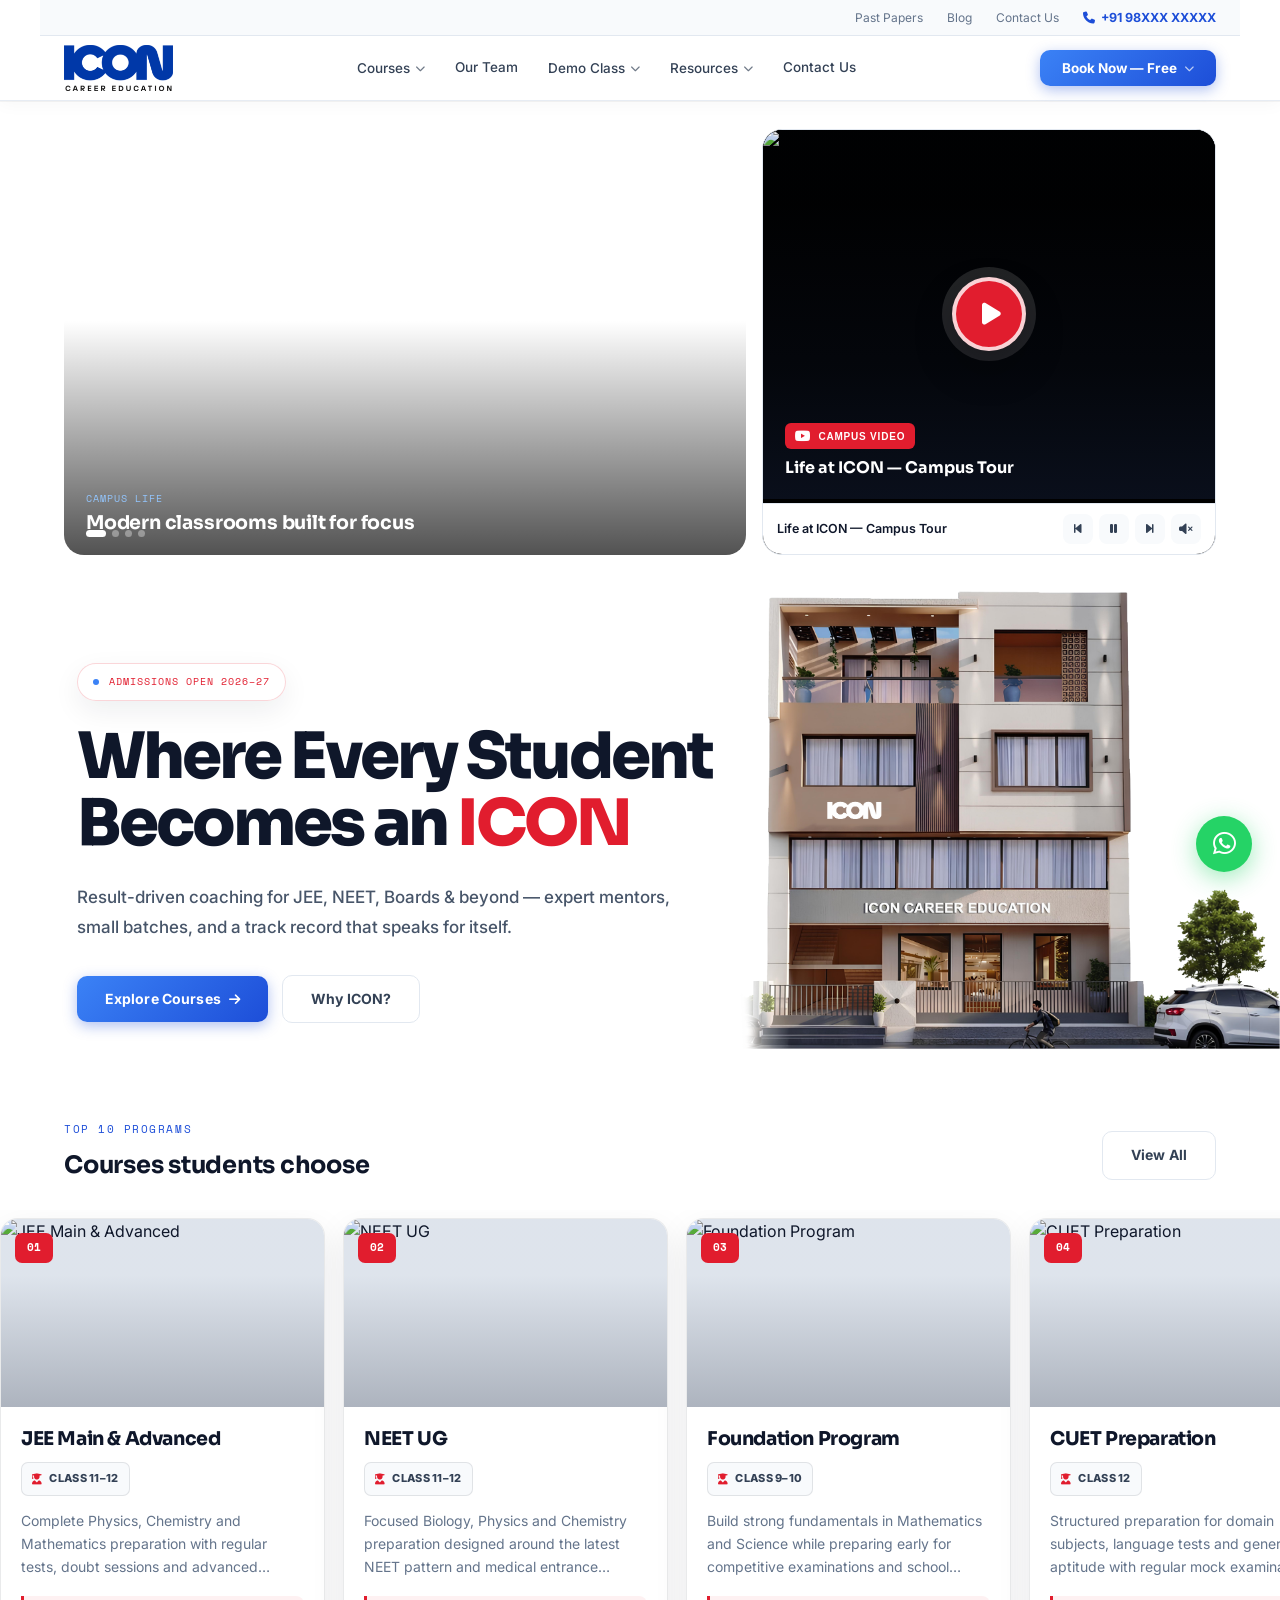
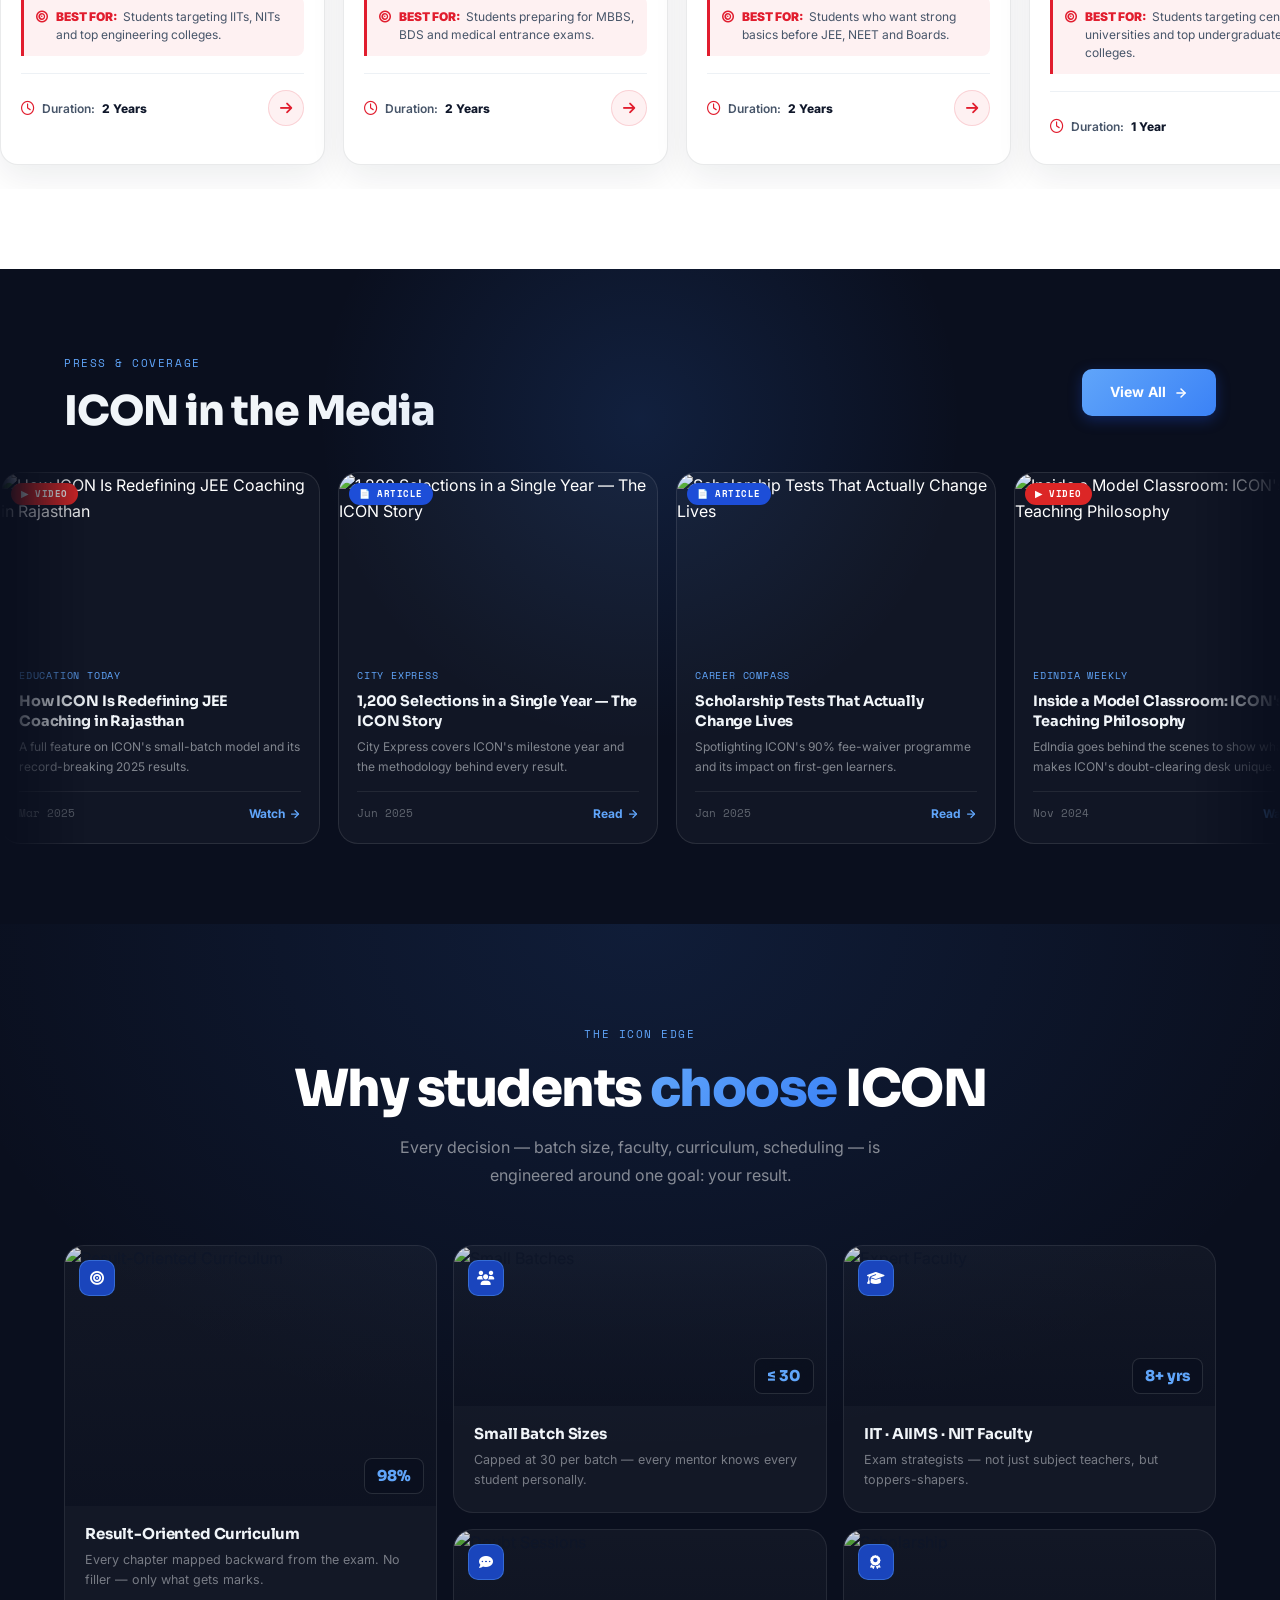
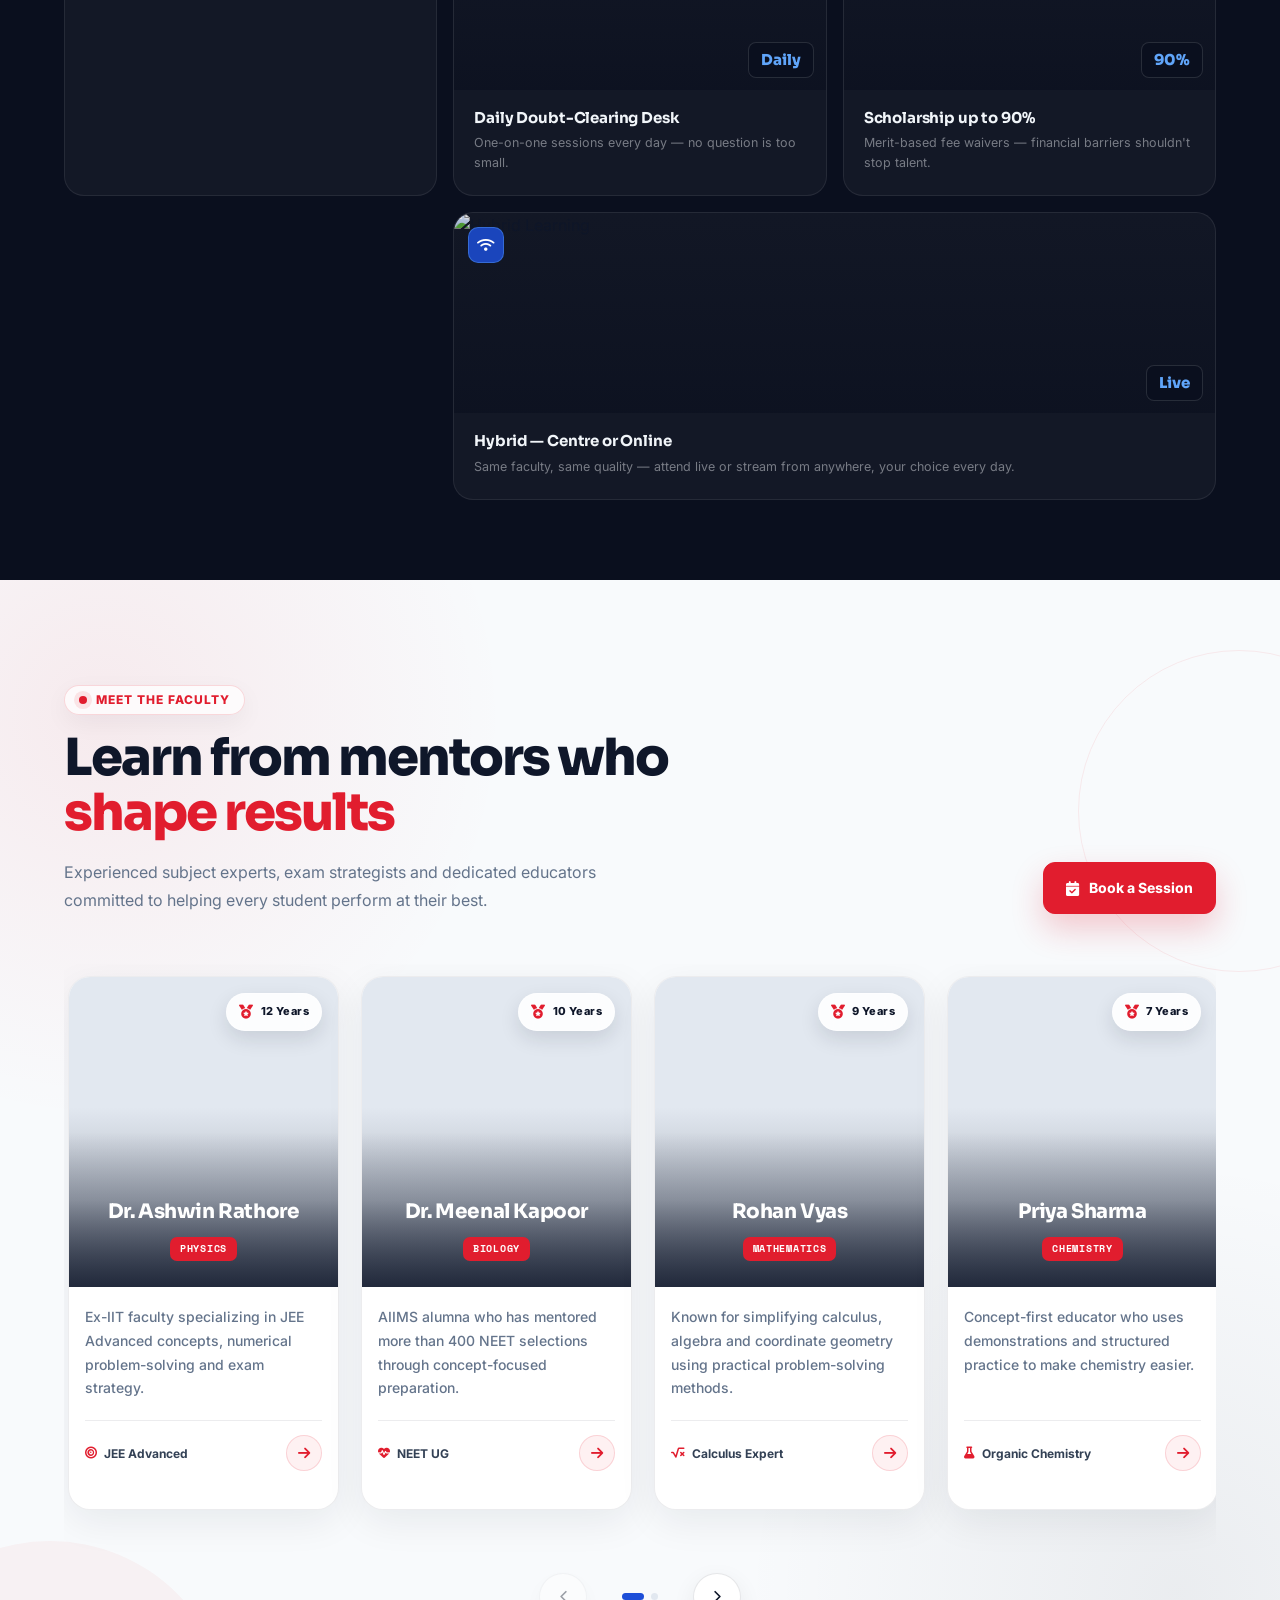
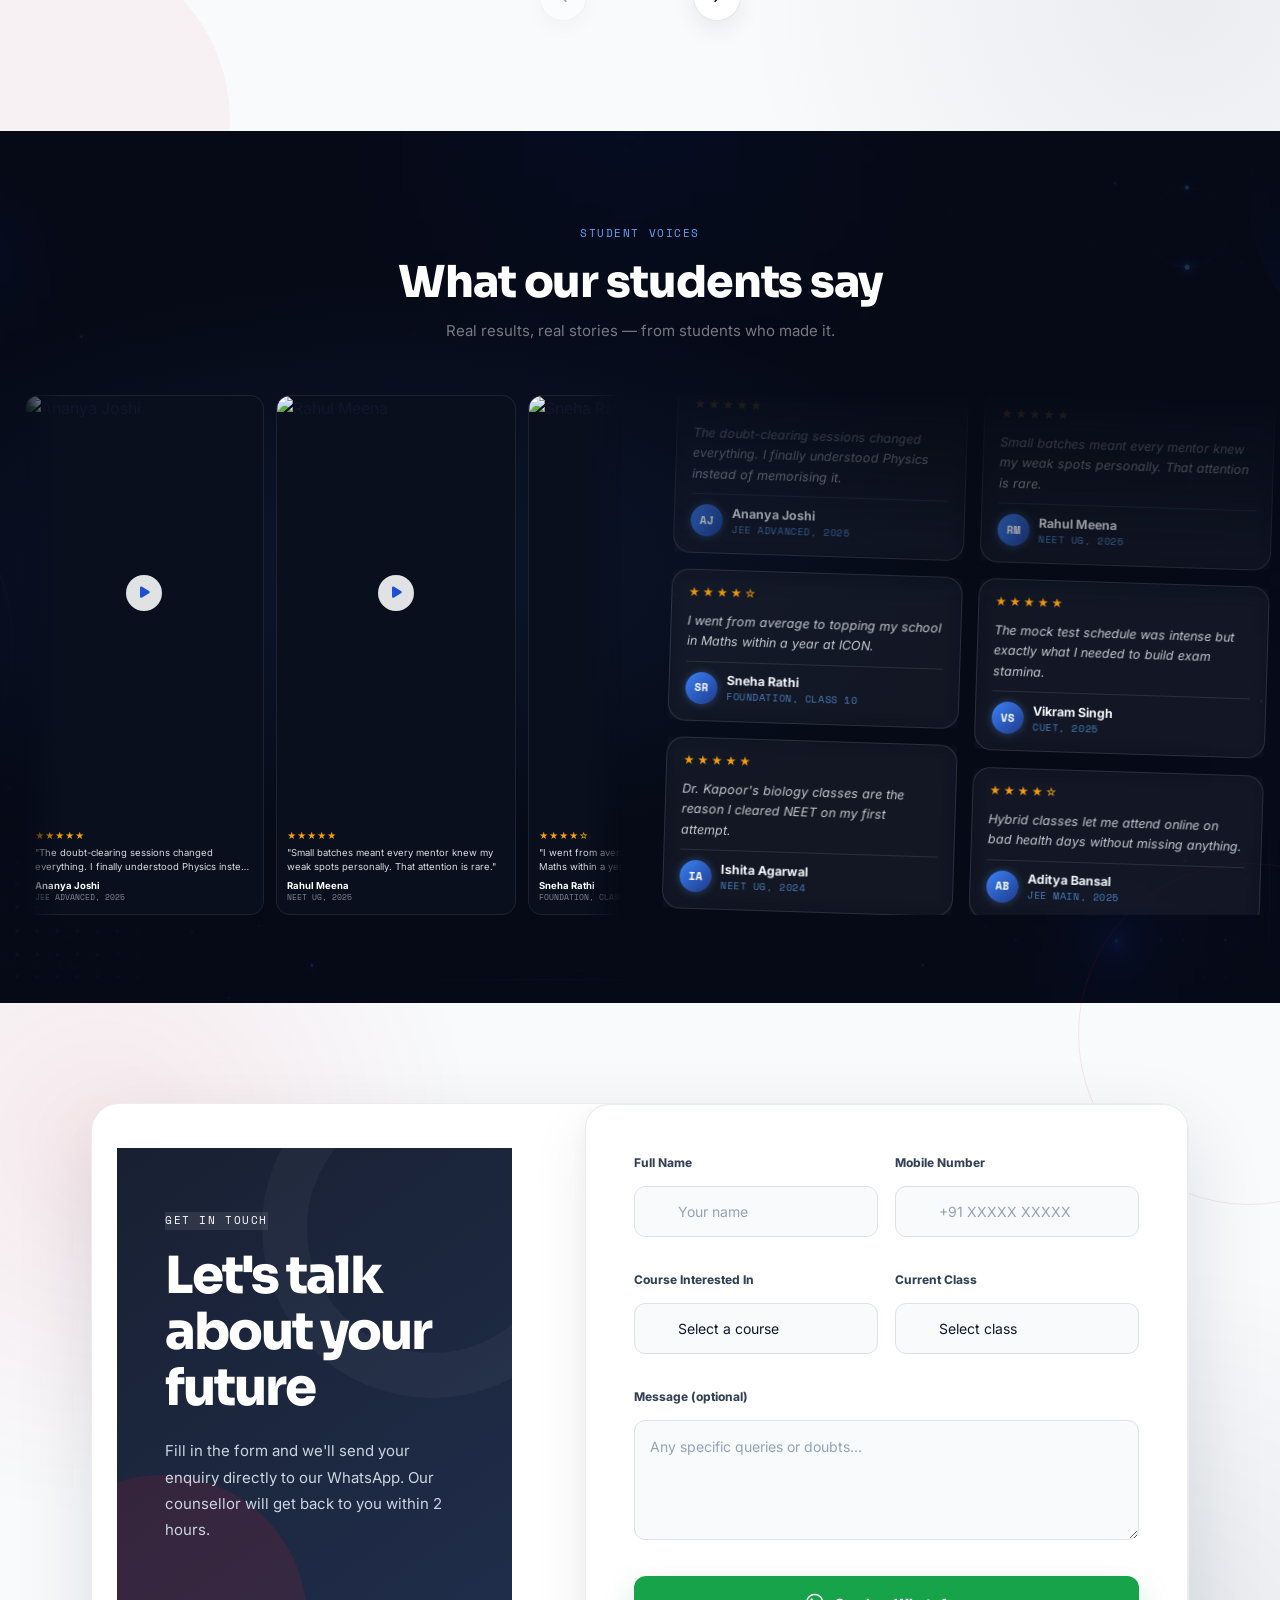
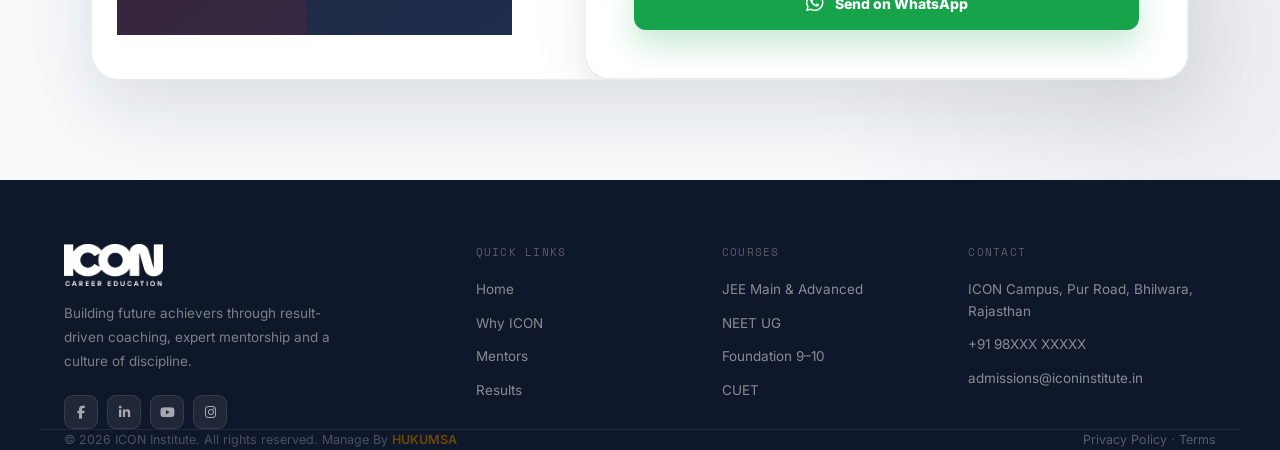
==== index.html @ 51d655c2 "Initial Commit" ====
﻿<!DOCTYPE html>
<html lang="en">

<head>
<meta charset="UTF-8">
<meta name="viewport" content="width=device-width, initial-scale=1.0">

<title>ICON Institute — Learn. Achieve. Lead.</title>

<link rel="preconnect" href="https://fonts.googleapis.com">
<link rel="preconnect" href="https://fonts.gstatic.com" crossorigin>

<link
  href="https://fonts.googleapis.com/css2?family=Inter:wght@400;500;600;700&family=Sora:wght@600;700;800&family=Space+Mono:wght@400;700&display=swap"
  rel="stylesheet"
>

<link
  rel="stylesheet"
  href="https://cdnjs.cloudflare.com/ajax/libs/font-awesome/6.5.1/css/all.min.css"
  crossorigin="anonymous"
>

<link rel="stylesheet" href="css/style.css">

<style>
/* =========================================================
   HERO BUILDING SECTION
   Desktop/Tablet: original layout (unchanged)
   Mobile ≤480px: image stacked above text
   ========================================================= */

.hero-fluid-container {
  box-sizing: border-box;
  width: 100%;
  max-width: none;
  margin: 36px 0 0;
  padding: 0;
}

.hero-fluid-container .hero-bottom.hero-building {
  box-sizing: border-box;
  position: relative;
  isolation: isolate;
  overflow: hidden;

  width: 100%;
  max-width: none;
  min-height: 470px;

  margin: 0;
  padding: 72px clamp(24px, 6vw, 96px);

  display: flex;
  align-items: center;
  justify-content: flex-start;

  border: none !important;
  outline: none !important;
  border-radius: 0 !important;
  box-shadow: none !important;

  background-image:
    linear-gradient(
      90deg,
      rgba(255, 255, 255, 0.99) 0%,
      rgba(255, 255, 255, 0.97) 34%,
      rgba(255, 255, 255, 0.82) 56%,
      rgba(255, 255, 255, 0.20) 100%
    ),
    url("https://images.unsplash.com/photo-1562774053-701939374585?auto=format&fit=crop&w=1920&q=90");

  background-size: cover;
  background-position: center 52%;
  background-repeat: no-repeat;
}

.hero-fluid-container .hero-bottom.hero-building::before,
.hero-fluid-container .hero-bottom.hero-building::after {
  display: none !important;
  content: none !important;
}

.hero-fluid-container .hero-bottom.hero-building .hero-text {
  position: relative;
  z-index: 2;
  width: 100%;
  max-width: 650px;
}

.hero-fluid-container .hero-bottom.hero-building .hero-badge {
  background: rgba(255, 255, 255, 0.9);
  backdrop-filter: blur(10px);
  -webkit-backdrop-filter: blur(10px);
}

.hero-fluid-container .hero-bottom.hero-building .hero-text p {
  max-width: 610px;
}

/* ── Tablet 980px (original breakpoint) ── */
@media screen and (max-width: 980px) {
  .hero-fluid-container .hero-bottom.hero-building {
    min-height: 440px;
    padding: 58px 40px;

    background-image:
      linear-gradient(
        90deg,
        rgba(255, 255, 255, 0.99) 0%,
        rgba(255, 255, 255, 0.94) 44%,
        rgba(255, 255, 255, 0.62) 72%,
        rgba(255, 255, 255, 0.18) 100%
      ),
      url("https://images.unsplash.com/photo-1562774053-701939374585?auto=format&fit=crop&w=1600&q=88");

    background-position: 58% center;
  }

  .hero-fluid-container .hero-bottom.hero-building .hero-text {
    max-width: 620px;
  }
}

/* ── Mobile ≤480px: text on top, building image below ── */
@media screen and (max-width: 480px) {
  .hero-fluid-container {
    margin-top: 24px; /* keeps breathing room from the hero section above */
  }

  /* Section becomes a vertical flex column */
  .hero-fluid-container .hero-bottom.hero-building {
    flex-direction: column;
    align-items: stretch;
    justify-content: flex-start;
    min-height: unset;
    padding: 0;
    background-image: none;
    background: #fff;
    overflow: hidden;
    gap: 0;
  }

  /* Text block: sits at the TOP, full width, with breathing room from the section above */
  .hero-fluid-container .hero-bottom.hero-building .hero-text {
    order: 1;
    position: relative !important;
    z-index: 2;
    max-width: 100% !important;
    width: 100% !important;
    padding: 32px 18px 24px;
    background: #fff;
  }

  .hero-fluid-container .hero-bottom.hero-building .hero-text p {
    max-width: 100%;
  }

  .hero-fluid-container .hero-bottom.hero-building .hero-text h1 {
    font-size: clamp(26px, 7.5vw, 36px);
    line-height: 1.15;
  }

  .hero-fluid-container .hero-bottom.hero-building .hero-ctas {
    display: flex;
    flex-direction: column;
    gap: 10px;
  }

  .hero-fluid-container .hero-bottom.hero-building .hero-ctas .btn {
    width: 100%;
    justify-content: center;
  }

  /* Building image block: goes BELOW the text */
  .hero-building-image-wrap {
    order: 2;
    position: relative !important;
    width: 100% !important;
    height: auto !important;
    right: auto !important;
    bottom: auto !important;
    display: flex !important;
    justify-content: center;
    align-items: center;
    background: none !important;
    min-height: unset !important;
    padding: 0;
    margin: 0 auto;
    z-index: 1;
  }

  /* icon.png — perfectly centered, original image */
  .hero-building-image {
    display: block;
    position: relative !important;
    width: auto;
    max-width: 90%;
    height: auto;
    margin: 0 auto;
    mix-blend-mode: normal;
    object-fit: contain;
  }
}

/* ── Very small phones ≤360px ── */
@media screen and (max-width: 360px) {
  .hero-fluid-container .hero-bottom.hero-building .hero-text {
    padding: 24px 14px 20px;
  }
  .hero-fluid-container .hero-bottom.hero-building .hero-text h1 {
    font-size: 24px;
  }
  .hero-building-image-wrap {
    padding: 0 12px 0;
  }
}
</style>

</head>

<body>

<!-- Intro overlay -->
<div
  id="intro-overlay"
  style="
    position: fixed;
    inset: 0;
    z-index: 9999;
    display: flex;
    align-items: center;
    justify-content: center;
    overflow: hidden;
    background: #0f172a;
    pointer-events: none;
  "
>

  <!-- Left Curtain -->
  <div
    id="curt-left"
    style="
      position: absolute;
      top: 0;
      left: 0;
      width: 50%;
      height: 100%;
      background: #0f172a;
      z-index: 2;
      transition: transform 0.8s cubic-bezier(.77,0,.175,1);
    "
  ></div>

  <!-- Right Curtain -->
  <div
    id="curt-right"
    style="
      position: absolute;
      top: 0;
      right: 0;
      width: 50%;
      height: 100%;
      background: #0f172a;
      z-index: 2;
      transition: transform 0.8s cubic-bezier(.77,0,.175,1);
    "
  ></div>

  <!-- Cube Wrapper -->
  <div
    id="cube-wrap"
    style="
      position: relative;
      z-index: 3;
      perspective: 1000px;
      width: 300px;
      height: 300px;
    "
  >
    <div 
      id="cube"
      style="
        width: 100%;
        height: 100%;
        position: relative;
        transform-style: preserve-3d;
        animation: spinCube 8s infinite linear;
      "
    >
      <!-- Front Face -->
      <div style="position: absolute; width: 300px; height: 300px; background: rgba(15, 23, 42, 0.95); border: 2px solid rgba(255,255,255,0.1); display: flex; align-items: center; justify-content: center; transform: rotateY(0deg) translateZ(150px);">
        <img src="img/ACE CAT(1).png" alt="ACE CAT" style="max-width: 80%; max-height: 80%; object-fit: contain;" />
      </div>
      <!-- Back Face -->
      <div style="position: absolute; width: 300px; height: 300px; background: rgba(15, 23, 42, 0.95); border: 2px solid rgba(255,255,255,0.1); display: flex; align-items: center; justify-content: center; transform: rotateY(180deg) translateZ(150px);">
        <img src="img/ICON Hindi.png" alt="ACE CAT" style="max-width: 80%; max-height: 80%; object-fit: contain;" />
      </div>
      <!-- Left Face -->
      <div style="position: absolute; width: 300px; height: 300px; background: rgba(15, 23, 42, 0.95); border: 2px solid rgba(255,255,255,0.1); display: flex; align-items: center; justify-content: center; transform: rotateY(-90deg) translateZ(150px);">
        <img src="img/ICON_.png" alt="ICON" style="max-width: 80%; max-height: 80%; object-fit: contain;" />
      </div>
      <!-- Right Face -->
      <div style="position: absolute; width: 300px; height: 300px; background: rgba(15, 23, 42, 0.95); border: 2px solid rgba(255,255,255,0.1); display: flex; align-items: center; justify-content: center; transform: rotateY(90deg) translateZ(150px);">
        <img src="img/Untitled (77).png" alt="ACE CAT" style="max-width: 80%; max-height: 80%; object-fit: contain;" />
      </div>
      <!-- Top Face -->
      <div style="position: absolute; width: 300px; height: 300px; background: rgba(15, 23, 42, 0.95); border: 2px solid rgba(255,255,255,0.1); display: flex; align-items: center; justify-content: center; transform: rotateX(90deg) translateZ(150px);">
        <img src="img/ICON Hindi.png" alt="ICON" style="max-width: 80%; max-height: 80%; object-fit: contain;" />
      </div>
      <!-- Bottom Face -->
      <div style="position: absolute; width: 300px; height: 300px; background: rgba(15, 23, 42, 0.95); border: 2px solid rgba(255,255,255,0.1); display: flex; align-items: center; justify-content: center; transform: rotateX(-90deg) translateZ(150px);">
        <img src="img/Untitled (77).png" alt="ACE CAT" style="max-width: 80%; max-height: 80%; object-fit: contain;" />
      </div>
    </div>
  </div>

</div>



<!-- Header -->
<header>

  <div class="nav-topbar wrap">
    <a href="past-papers.html">Past Papers</a>
    <a href="blog.html">Blog</a>
    <a href="#footer">Contact Us</a>

    <a href="tel:+919800000000" class="call-link">
      <i class="fa-solid fa-phone"></i>
      +91 98XXX XXXXX
    </a>
  </div>

  <div class="wrap nav">

    <a href="#home" class="logo">
      <img src="logo.png" alt="ICON Institute" class="logo-img">
    </a>

    <ul class="nav-links" id="navLinks">

      <li id="dd-courses">

        <button onclick="toggleDD('dd-courses')">
          Courses
          <i class="fa-solid fa-chevron-down dd-chev"></i>
        </button>

        <div class="dropdown">

          <a href="#">
            <div class="dd-icon">
              <i class="fa-solid fa-book-open"></i>
            </div>

            <div class="dd-text">
              <strong>JEE Main &amp; Advanced</strong>
              <span>Class 11–12 · 2 Years</span>
            </div>
          </a>

          <a href="#">
            <div class="dd-icon">
              <i class="fa-solid fa-heart-pulse"></i>
            </div>

            <div class="dd-text">
              <strong>NEET UG</strong>
              <span>Class 11–12 · 2 Years</span>
            </div>
          </a>

          <a href="#">
            <div class="dd-icon">
              <i class="fa-solid fa-layer-group"></i>
            </div>

            <div class="dd-text">
              <strong>Foundation 9–10</strong>
              <span>Class 9–10 · 2 Years</span>
            </div>
          </a>

          <a href="#">
            <div class="dd-icon">
              <i class="fa-solid fa-desktop"></i>
            </div>

            <div class="dd-text">
              <strong>CUET Prep</strong>
              <span>Class 12 · 1 Year</span>
            </div>
          </a>

          <div class="dd-divider"></div>

          <a href="#courses">
            <div class="dd-icon">
              <i class="fa-solid fa-grip"></i>
            </div>

            <div class="dd-text">
              <strong>View All 10 Courses</strong>
              <span>Explore full catalog</span>
            </div>
          </a>

        </div>
      </li>

      <li>
        <a href="#mentors">Our Team</a>
      </li>

      <li id="dd-demo">

        <button onclick="toggleDD('dd-demo')">
          Demo Class
          <i class="fa-solid fa-chevron-down dd-chev"></i>
        </button>

        <div class="dropdown">

          <a
            href="#contact"
            onclick="openBookingForm('Personal Counselling')"
          >
            <div class="dd-icon">
              <i class="fa-solid fa-user-check"></i>
            </div>

            <div class="dd-text">
              <strong>Personal Counselling</strong>
              <span>1-on-1 session with our advisor</span>
            </div>
          </a>

          <a
            href="#contact"
            onclick="openBookingForm('Live Demo Class')"
          >
            <div class="dd-icon">
              <i class="fa-solid fa-video"></i>
            </div>

            <div class="dd-text">
              <strong>Live Demo Class</strong>
              <span>Join a free live session today</span>
            </div>
          </a>

        </div>
      </li>

      <li id="dd-res">

        <button onclick="toggleDD('dd-res')">
          Resources
          <i class="fa-solid fa-chevron-down dd-chev"></i>
        </button>

        <div class="dropdown">

          <a href="past-papers.html">
            <div class="dd-icon">
              <i class="fa-solid fa-file-lines"></i>
            </div>

            <div class="dd-text">
              <strong>Past Papers</strong>
              <span>JEE, NEET, Board archives</span>
            </div>
          </a>

          <a href="blog.html">
            <div class="dd-icon">
              <i class="fa-solid fa-pen"></i>
            </div>

            <div class="dd-text">
              <strong>Blog</strong>
              <span>Tips, strategies, student stories</span>
            </div>
          </a>

        </div>
      </li>

      <li>
        <a href="#footer">Contact Us</a>
      </li>

    </ul>

    <div class="nav-cta">

      <button
        class="btn-book"
        onclick="toggleDD('dd-book')"
        style="position: relative;"
      >
        Book Now — Free
        <i class="fa-solid fa-chevron-down dd-chev"></i>

        <div
          class="dropdown"
          id="dd-book"
          style="
            left: auto;
            right: 0;
            transform: none;
            min-width: 240px;
          "
        >

          <a
            href="#contact"
            onclick="openBookingForm('Personal Counselling')"
          >
            <div class="dd-icon">
              <i class="fa-solid fa-user-check"></i>
            </div>

            <div class="dd-text">
              <strong>Personal Counselling</strong>
              <span>1-on-1 session with our advisor</span>
            </div>
          </a>

          <a
            href="#contact"
            onclick="openBookingForm('Live Demo Class')"
          >
            <div class="dd-icon">
              <i class="fa-solid fa-video"></i>
            </div>

            <div class="dd-text">
              <strong>Live Demo Class</strong>
              <span>Reserve your free seat</span>
            </div>
          </a>

        </div>
      </button>

      <button
        class="burger"
        aria-label="Menu"
        onclick="document.getElementById('navLinks').classList.toggle('nav-open')"
      >
        <svg viewBox="0 0 24 24">
          <line x1="3" y1="6" x2="21" y2="6"/>
          <line x1="3" y1="12" x2="21" y2="12"/>
          <line x1="3" y1="18" x2="21" y2="18"/>
        </svg>
      </button>

    </div>

  </div>

</header>


<!-- Hero -->
<section class="hero" id="home">



<div class="wrap">

  <div class="hero-media">

    <!-- LEFT IMAGE SLIDER -->

    <div class="slider" id="heroSlider">

      <div class="slide active" style="background-image: url('https://i.pinimg.com/736x/39/76/df/3976df2e5e5f263b689f2b2481ae488c.jpg');">

        <div class="slide-caption">

          <span class="stag">
            Campus Life
          </span>

          <h3>
            Modern classrooms built for focus
          </h3>

        </div>

      </div>

      <div class="slide" style="background-image: url('https://i.pinimg.com/736x/10/73/5a/10735a1fba9d6b4b17a922141e063fe6.jpg');">

        <div class="slide-caption">

          <span class="stag">
            Doubt Sessions
          </span>

          <h3>
            One-on-one mentoring, every week
          </h3>

        </div>

      </div>

      <div class="slide" style="background-image: url('https://i.pinimg.com/736x/52/ee/9b/52ee9ba6cd61aa5abcfbed87fc5205d7.jpg');">

        <div class="slide-caption">

          <span class="stag">
            Results Day
          </span>

          <h3>
            1,200+ selections in 2025 alone
          </h3>

        </div>

      </div>

      <div class="slide" style="background-image: url('https://i.pinimg.com/736x/83/b3/4f/83b34f48988a129cad4ac41d1777a197.jpg');">

        <div class="slide-caption">

          <span class="stag">
            Labs
          </span>

          <h3>
            Hands-on practicals, not just theory
          </h3>

        </div>

      </div>

      <div
        class="slider-dots"
        id="sliderDots"
      ></div>

      <div class="slider-arrows">

        <button
          id="prevSlide"
          type="button"
          aria-label="Previous"
        >
          ‹
        </button>

        <button
          id="nextSlide"
          type="button"
          aria-label="Next"
        >
          ›
        </button>

      </div>

    </div>

    <!-- RIGHT VIDEO PANEL -->

    <div class="video-panel">

      <div class="video-frame">

        <div id="yt-player"></div>

        <!--
          Video autoplay ho jaayegi to thumbnail automatically hide hogi.
          Autoplay block ho to thumbnail click karke video play hogi.
        -->

        <button
          class="hero-video-thumbnail"
          id="heroVideoThumbnail"
          type="button"
          onclick="startHeroVideo()"
          aria-label="Play Life at ICON Campus Tour"
        >

          <img
            src="https://img.youtube.com/vi/xYbSEotAEF8/maxresdefault.jpg"
            onerror="
              this.onerror = null;
              this.src = 'https://img.youtube.com/vi/xYbSEotAEF8/hqdefault.jpg';
            "
            alt="Life at ICON Campus Tour video thumbnail"
          >

          <span class="thumbnail-play-button">

            <i class="fa-solid fa-play"></i>

          </span>

          <span class="thumbnail-video-info">

            <span>

              <i class="fa-brands fa-youtube"></i>

              Campus Video

            </span>

            <strong>
              Life at ICON — Campus Tour
            </strong>

          </span>

        </button>

      </div>

      <!-- VIDEO PROGRESS -->

      <div
        class="vc-progress"
        id="vc-progress"
        onclick="vcSeek(event)"
      >

        <div
          class="vc-progress-fill"
          id="vc-fill"
        ></div>

      </div>

      <!-- VIDEO CONTROLS -->

      <div class="vc-bar">

        <span class="vc-title">
          Life at ICON — Campus Tour
        </span>

        <div class="vc-btns">

          <button
            class="vc-btn"
            type="button"
            title="Back 10 seconds"
            onclick="vcSeekBy(-10)"
          >

            <i class="fa-solid fa-backward-step"></i>

          </button>

          <button
            class="vc-btn"
            id="vc-play"
            type="button"
            title="Play / Pause"
            onclick="vcTogglePlay()"
          >

            <i class="fa-solid fa-pause"></i>

          </button>

          <button
            class="vc-btn"
            type="button"
            title="Forward 10 seconds"
            onclick="vcSeekBy(10)"
          >

            <i class="fa-solid fa-forward-step"></i>

          </button>

          <button
            class="vc-btn"
            id="vc-mute"
            type="button"
            title="Sound on / off"
            onclick="vcToggleMute()"
          >

            <i class="fa-solid fa-volume-xmark"></i>

          </button>

        </div>

      </div>

    </div>

  </div>

</div>

<script>
  let iconHeroPlayer = null;
  let iconHeroPlayerReady = false;
  let iconHeroProgressTimer = null;

  /*
    YouTube player create karta hai.
  */

  function createIconHeroPlayer() {
    if (
      iconHeroPlayer ||
      !window.YT ||
      !YT.Player ||
      !document.getElementById("yt-player")
    ) {
      return;
    }

    iconHeroPlayer = new YT.Player("yt-player", {
      videoId: "xYbSEotAEF8",

      playerVars: {
        autoplay: 1,
        mute: 1,
        controls: 0,
        loop: 1,
        playlist: "xYbSEotAEF8",
        rel: 0,
        playsinline: 1,
        modestbranding: 1,
        iv_load_policy: 3
      },

      events: {
        onReady: function (event) {
          iconHeroPlayerReady = true;

          /*
            Browser muted autoplay allow karta hai.
          */

          event.target.mute();
          event.target.setVolume(100);
          event.target.playVideo();

          startHeroProgressTimer();
        },

        onStateChange: function (event) {
          if (
            event.data === YT.PlayerState.PLAYING
          ) {
            hideHeroVideoThumbnail();
            updateHeroPlayButton(true);
          }

          if (
            event.data === YT.PlayerState.PAUSED
          ) {
            updateHeroPlayButton(false);
          }

          if (
            event.data === YT.PlayerState.ENDED
          ) {
            iconHeroPlayer.seekTo(0, true);
            iconHeroPlayer.playVideo();
          }
        }
      }
    });
  }

  /*
    YouTube API ready.
  */

  window.onYouTubeIframeAPIReady = function () {
    createIconHeroPlayer();
  };

  /*
    Thumbnail click se video play.
  */

  function startHeroVideo() {
    hideHeroVideoThumbnail();

    if (
      iconHeroPlayerReady &&
      iconHeroPlayer
    ) {
      iconHeroPlayer.mute();
      iconHeroPlayer.playVideo();
    }
  }

  function hideHeroVideoThumbnail() {
    const thumbnail =
      document.getElementById(
        "heroVideoThumbnail"
      );

    if (thumbnail) {
      thumbnail.classList.add(
        "thumbnail-hidden"
      );
    }
  }

  /*
    Play / pause button.
  */

  function vcTogglePlay() {
    if (
      !iconHeroPlayerReady ||
      !iconHeroPlayer
    ) {
      return;
    }

    const playerState =
      iconHeroPlayer.getPlayerState();

    if (
      playerState === YT.PlayerState.PLAYING
    ) {
      iconHeroPlayer.pauseVideo();
    } else {
      hideHeroVideoThumbnail();
      iconHeroPlayer.playVideo();
    }
  }

  /*
    10 seconds aage ya peeche.
  */

  function vcSeekBy(seconds) {
    if (
      !iconHeroPlayerReady ||
      !iconHeroPlayer
    ) {
      return;
    }

    const currentTime =
      iconHeroPlayer.getCurrentTime() || 0;

    const duration =
      iconHeroPlayer.getDuration() || 0;

    const nextTime = Math.max(
      0,
      Math.min(
        currentTime + seconds,
        duration
      )
    );

    iconHeroPlayer.seekTo(
      nextTime,
      true
    );

    iconHeroPlayer.playVideo();
  }

  /*
    Progress bar se seek.
  */

  function vcSeek(event) {
    if (
      !iconHeroPlayerReady ||
      !iconHeroPlayer
    ) {
      return;
    }

    const progressBar =
      document.getElementById(
        "vc-progress"
      );

    if (!progressBar) {
      return;
    }

    const duration =
      iconHeroPlayer.getDuration();

    if (!duration) {
      return;
    }

    const rectangle =
      progressBar.getBoundingClientRect();

    const position =
      (event.clientX - rectangle.left) /
      rectangle.width;

    const safePosition = Math.max(
      0,
      Math.min(1, position)
    );

    iconHeroPlayer.seekTo(
      duration * safePosition,
      true
    );

    hideHeroVideoThumbnail();
    iconHeroPlayer.playVideo();
  }

  /*
    Sound on / off.
  */

  function vcToggleMute() {
    if (
      !iconHeroPlayerReady ||
      !iconHeroPlayer
    ) {
      return;
    }

    const muteButton =
      document.getElementById("vc-mute");

    if (iconHeroPlayer.isMuted()) {
      iconHeroPlayer.unMute();

      if (muteButton) {
        muteButton.innerHTML =
          '<i class="fa-solid fa-volume-high"></i>';

        muteButton.title =
          "Sound off";
      }
    } else {
      iconHeroPlayer.mute();

      if (muteButton) {
        muteButton.innerHTML =
          '<i class="fa-solid fa-volume-xmark"></i>';

        muteButton.title =
          "Sound on";
      }
    }
  }

  /*
    Play icon update.
  */

  function updateHeroPlayButton(isPlaying) {
    const playButton =
      document.getElementById("vc-play");

    if (!playButton) {
      return;
    }

    playButton.innerHTML = isPlaying
      ? '<i class="fa-solid fa-pause"></i>'
      : '<i class="fa-solid fa-play"></i>';
  }

  /*
    Progress bar update.
  */

  function startHeroProgressTimer() {
    clearInterval(iconHeroProgressTimer);

    iconHeroProgressTimer = setInterval(
      function () {
        if (
          !iconHeroPlayerReady ||
          !iconHeroPlayer
        ) {
          return;
        }

        const currentTime =
          iconHeroPlayer.getCurrentTime() || 0;

        const duration =
          iconHeroPlayer.getDuration() || 0;

        const progressFill =
          document.getElementById("vc-fill");

        if (
          progressFill &&
          duration > 0
        ) {
          progressFill.style.width =
            (
              currentTime /
              duration *
              100
            ) + "%";
        }
      },
      300
    );
  }

  /*
    API pehle se load ho to player direct create hoga.
  */

  document.addEventListener(
    "DOMContentLoaded",
    function () {
      if (
        window.YT &&
        YT.Player
      ) {
        createIconHeroPlayer();
      }
    }
  );
</script>

<script src="https://www.youtube.com/iframe_api"></script>





<section>
  
<div class="container-fluid hero-fluid-container">

  <div class="hero-bottom hero-building">

    <div class="hero-building-image-wrap">

      <img
        src="img/icon.png"
        alt="ICON Career Education Building"
        class="hero-building-image"
      >

    </div>

    <div class="hero-text">

      <div class="hero-badge">
        <span class="pulse"></span>
        Admissions Open 2026–27
      </div>

      <h1>
        Where Every Student
        <br>
        Becomes an <span class="accent">ICON</span>
      </h1>

      <p>
        Result-driven coaching for JEE, NEET, Boards &amp; beyond —
        expert mentors, small batches, and a track record that speaks
        for itself.
      </p>

      <div class="hero-ctas">

        <a
          href="#courses"
          class="btn btn-primary"
        >
          Explore Courses
          <i class="fa-solid fa-arrow-right"></i>
        </a>

        <a
          href="#why"
          class="btn btn-ghost"
        >
          Why ICON?
        </a>

      </div>

    </div>

  </div>

</div>

</section>



<section class="courses" id="courses">

  <div class="wrap">

    <div class="courses-heading-row">

      <div class="courses-heading">

        <div class="label">
          Top 10 Programs
        </div>

        <h2>
          Courses students choose
        </h2>

      </div>

      <a href="#" class="btn btn-ghost">
        View All
      </a>

    </div>

  </div>

  <div class="courses-marquee">

    <div
      class="courses-track"
      id="courseTrack"
    ></div>

  </div>

</section>

<script>
  window.addEventListener("load", function () {
    const courseTrack = document.getElementById("courseTrack");

    if (!courseTrack) {
      return;
    }

    const courses = [
      {
        title: "JEE Main & Advanced",
        className: "Class 11–12",
        duration: "2 Years",
        bestFor: "Students targeting IITs, NITs and top engineering colleges.",
        description:
          "Complete Physics, Chemistry and Mathematics preparation with regular tests, doubt sessions and advanced problem-solving.",
        image:
          "https://images.unsplash.com/photo-1635070041078-e363dbe005cb?w=700&h=450&fit=crop"
      },
      {
        title: "NEET UG",
        className: "Class 11–12",
        duration: "2 Years",
        bestFor: "Students preparing for MBBS, BDS and medical entrance exams.",
        description:
          "Focused Biology, Physics and Chemistry preparation designed around the latest NEET pattern and medical entrance strategy.",
        image:
          "https://images.unsplash.com/photo-1532938911079-1b06ac7ceec7?w=700&h=450&fit=crop"
      },
      {
        title: "Foundation Program",
        className: "Class 9–10",
        duration: "2 Years",
        bestFor: "Students who want strong basics before JEE, NEET and Boards.",
        description:
          "Build strong fundamentals in Mathematics and Science while preparing early for competitive examinations and school boards.",
        image:
          "https://images.unsplash.com/photo-1509062522246-3755977927d7?w=700&h=450&fit=crop"
      },
      {
        title: "CUET Preparation",
        className: "Class 12",
        duration: "1 Year",
        bestFor: "Students targeting central universities and top undergraduate colleges.",
        description:
          "Structured preparation for domain subjects, language tests and general aptitude with regular mock examinations.",
        image:
          "https://images.unsplash.com/photo-1434030216411-0b793f4b4173?w=700&h=450&fit=crop"
      },
      {
        title: "CA Foundation",
        className: "Class 11–12",
        duration: "1 Year",
        bestFor: "Commerce students planning to begin their Chartered Accountancy journey.",
        description:
          "Concept-focused preparation for Accounting, Economics, Business Laws and Quantitative Aptitude with practice tests.",
        image:
          "https://images.unsplash.com/photo-1454165804606-c3d57bc86b40?w=700&h=450&fit=crop"
      },
      {
        title: "Board Exam Program",
        className: "Class 11–12",
        duration: "1 Year",
        bestFor: "Students aiming for higher marks in school and board examinations.",
        description:
          "Complete board syllabus coverage with chapter-wise practice, answer-writing improvement and regular performance analysis.",
        image:
          "https://images.unsplash.com/photo-1456324504439-367cee3b3c32?w=700&h=450&fit=crop"
      },
      {
        title: "Olympiad Preparation",
        className: "Class 6–10",
        duration: "1 Year",
        bestFor: "Students interested in Olympiads, reasoning and advanced problem-solving.",
        description:
          "Develop logical reasoning, scientific thinking and advanced problem-solving skills for national-level Olympiad examinations.",
        image:
          "https://images.unsplash.com/photo-1503676260728-1c00da094a0b?w=700&h=450&fit=crop"
      },
      {
        title: "Banking & SSC",
        className: "Graduates",
        duration: "1 Year",
        bestFor: "Graduates preparing for banking, SSC and government examinations.",
        description:
          "Exam-oriented preparation for reasoning, mathematics, English and general awareness with speed-building practice.",
        image:
          "https://images.unsplash.com/photo-1554224155-6726b3ff858f?w=700&h=450&fit=crop"
      },
      {
        title: "Coding for Kids",
        className: "Class 6–10",
        duration: "6 Months",
        bestFor: "Beginners interested in coding, logic building and practical projects.",
        description:
          "Learn programming fundamentals, logical thinking and practical project development through student-friendly coding lessons.",
        image:
          "https://images.unsplash.com/photo-1461749280684-dccba630e2f6?w=700&h=450&fit=crop"
      },
      {
        title: "Spoken English",
        className: "All Students",
        duration: "3 Months",
        bestFor: "Students who want better speaking confidence and communication skills.",
        description:
          "Improve speaking confidence, vocabulary, pronunciation and everyday communication through activity-based learning sessions.",
        image:
          "https://images.unsplash.com/photo-1524178232363-1fb2b075b655?w=700&h=450&fit=crop"
      }
    ];

    function createCourseCard(course, index) {
      return `
        <article class="icon-course-card">

          <div class="course-image">

            <img
              src="${course.image}"
              alt="${course.title}"
              loading="lazy"
            >

            <span class="course-number">
              ${String(index + 1).padStart(2, "0")}
            </span>

          </div>

          <div class="course-content">

            <h3 class="course-title">
              ${course.title}
            </h3>

            <span class="course-class">
              <i class="fa-solid fa-user-graduate"></i>
              ${course.className}
            </span>

            <p class="course-description">
              ${course.description}
            </p>

            <div class="course-best-for">

              <i class="fa-solid fa-bullseye"></i>

              <div class="best-for-content">

                <span class="best-for-label">
                  Best for:
                </span>

                <span>
                  ${course.bestFor}
                </span>

              </div>

            </div>

            <div class="course-bottom">

              <span class="course-duration">
                <i class="fa-regular fa-clock"></i>
                Duration:
                <strong>${course.duration}</strong>
              </span>

              <a
                href="#contact"
                class="course-arrow"
                onclick="openBookingForm('${course.title}')"
                aria-label="Enquire about ${course.title}"
              >
                <i class="fa-solid fa-arrow-right"></i>
              </a>

            </div>

          </div>

        </article>
      `;
    }

    const courseCards = courses
      .map(createCourseCard)
      .join("");

    courseTrack.innerHTML =
      courseCards + courseCards;
  });
</script>

<script>
  /*
    Tumhara main.js bhi courseTrack mein cards add karta hai.
    Ye code page load hone ke baad sirf Courses cards ko
    requested new format mein replace karega.
  */

  window.addEventListener("load", function () {
    const courseTrack =
      document.getElementById("courseTrack");

    if (!courseTrack) {
      return;
    }

    const courses = [
      {
        title: "JEE Main & Advanced",
        className: "Class 11–12",
        duration: "2 Years",
        description:
          "Complete Physics, Chemistry and Mathematics preparation with regular tests, doubt sessions and advanced problem-solving.",
        image:
          "https://images.unsplash.com/photo-1635070041078-e363dbe005cb?w=700&h=450&fit=crop"
      },
      {
        title: "NEET UG",
        className: "Class 11–12",
        duration: "2 Years",
        description:
          "Focused Biology, Physics and Chemistry preparation designed around the latest NEET pattern and medical entrance strategy.",
        image:
          "https://images.unsplash.com/photo-1532938911079-1b06ac7ceec7?w=700&h=450&fit=crop"
      },
      {
        title: "Foundation Program",
        className: "Class 9–10",
        duration: "2 Years",
        description:
          "Build strong fundamentals in Mathematics and Science while preparing early for competitive examinations and school boards.",
        image:
          "https://images.unsplash.com/photo-1509062522246-3755977927d7?w=700&h=450&fit=crop"
      },
      {
        title: "CUET Preparation",
        className: "Class 12",
        duration: "1 Year",
        description:
          "Structured preparation for domain subjects, language tests and general aptitude with regular mock examinations.",
        image:
          "https://images.unsplash.com/photo-1434030216411-0b793f4b4173?w=700&h=450&fit=crop"
      },
      {
        title: "CA Foundation",
        className: "Class 11–12",
        duration: "1 Year",
        description:
          "Concept-focused preparation for Accounting, Economics, Business Laws and Quantitative Aptitude with practice tests.",
        image:
          "https://images.unsplash.com/photo-1454165804606-c3d57bc86b40?w=700&h=450&fit=crop"
      },
      {
        title: "Board Exam Program",
        className: "Class 11–12",
        duration: "1 Year",
        description:
          "Complete board syllabus coverage with chapter-wise practice, answer-writing improvement and regular performance analysis.",
        image:
          "https://images.unsplash.com/photo-1456324504439-367cee3b3c32?w=700&h=450&fit=crop"
      },
      {
        title: "Olympiad Preparation",
        className: "Class 6–10",
        duration: "1 Year",
        description:
          "Develop logical reasoning, scientific thinking and advanced problem-solving skills for national-level Olympiad examinations.",
        image:
          "https://images.unsplash.com/photo-1503676260728-1c00da094a0b?w=700&h=450&fit=crop"
      },
      {
        title: "Banking & SSC",
        className: "Graduates",
        duration: "1 Year",
        description:
          "Exam-oriented preparation for reasoning, mathematics, English and general awareness with speed-building practice.",
        image:
          "https://images.unsplash.com/photo-1554224155-6726b3ff858f?w=700&h=450&fit=crop"
      },
      {
        title: "Coding for Kids",
        className: "Class 6–10",
        duration: "6 Months",
        description:
          "Learn programming fundamentals, logical thinking and practical project development through student-friendly coding lessons.",
        image:
          "https://images.unsplash.com/photo-1461749280684-dccba630e2f6?w=700&h=450&fit=crop"
      },
      {
        title: "Spoken English",
        className: "All Students",
        duration: "3 Months",
        description:
          "Improve speaking confidence, vocabulary, pronunciation and everyday communication through activity-based learning sessions.",
        image:
          "https://images.unsplash.com/photo-1524178232363-1fb2b075b655?w=700&h=450&fit=crop"
      }
    ];

    function createCourseCard(course, index) {
      return `
        <article class="icon-course-card">

          <div class="course-image">

            <img
              src="${course.image}"
              alt="${course.title}"
              loading="lazy"
            >

            <span class="course-number">
              ${String(index + 1).padStart(2, "0")}
            </span>

          </div>

          <div class="course-content">

            <h3 class="course-title">
              ${course.title}
            </h3>

            <p class="course-description">
              ${course.description}
            </p>

            <span class="course-class">
              <i class="fa-solid fa-user-graduate"></i>
              ${course.className}
            </span>

            <div class="course-bottom">

              <span class="course-duration">
                <i class="fa-regular fa-clock"></i>
                Duration:
                <strong>${course.duration}</strong>
              </span>

              <a
                href="#contact"
                class="course-arrow"
                onclick="openBookingForm('${course.title}')"
                aria-label="Enquire about ${course.title}"
              >
                <i class="fa-solid fa-arrow-right"></i>
              </a>

            </div>

          </div>

        </article>
      `;
    }

    /*
      Cards ko twice repeat kiya hai taaki marquee
      continuously smooth chale.
    */

    const courseCards = courses
      .map(createCourseCard)
      .join("");

    courseTrack.innerHTML =
      courseCards + courseCards;
  });
</script>

<!-- Media -->
<section class="media-sec" id="media">

  <div class="wrap">

    <div class="sec-row reveal">

      <div class="sec-head" style="margin-bottom: 0;">

        <div class="label">
          Press &amp; Coverage
        </div>

        <h2>
          ICON in the Media
        </h2>

      </div>

      <a href="media.html" class="btn btn-primary">
        View All

        <svg
          viewBox="0 0 24 24"
          style="
            width: 14px;
            height: 14px;
            stroke: #fff;
            fill: none;
            stroke-width: 2.5;
            stroke-linecap: round;
            stroke-linejoin: round;
          "
        >
          <line x1="5" y1="12" x2="19" y2="12"/>
          <polyline points="12 5 19 12 12 19"/>
        </svg>

      </a>

    </div>

  </div>

  <div
    class="mq-wrap"
    style="margin-top: 28px;"
  >
    <div
      class="mq-track"
      id="mediaTrack"
      style="
        gap: 18px;
        animation: mq-rtl 42s linear infinite;
        display: flex;
      "
    >
      <!-- Mixed Images: Unsplash aur Pinterest (Set 1) -->
      <img src="https://images.unsplash.com/photo-1544717305-2782549b5136?auto=format&fit=crop&w=600&q=80" alt="Indian Student" style="height: 250px; border-radius: 12px; object-fit: cover;">
      
      <img src="https://i.pinimg.com/736x/83/b3/4f/83b34f48988a129cad4ac41d1777a197.jpg" alt="Student" style="height: 250px; border-radius: 12px; object-fit: cover;">
      
      <img src="https://images.unsplash.com/photo-1588075592446-265fd1e6e76f?auto=format&fit=crop&w=600&q=80" alt="Indian Student" style="height: 250px; border-radius: 12px; object-fit: cover;">
      
      <img src="https://i.pinimg.com/736x/78/17/bd/7817bdb86a8ee46656e8d51eaba59487.jpg" alt="Student" style="height: 250px; border-radius: 12px; object-fit: cover;">
      
      <img src="https://images.unsplash.com/photo-1577896851231-70ef18881754?auto=format&fit=crop&w=600&q=80" alt="Indian Student" style="height: 250px; border-radius: 12px; object-fit: cover;">
      
      <img src="https://i.pinimg.com/736x/3f/8c/e1/3f8ce169b5f58daa956a00d2444b705c.jpg" alt="Student" style="height: 250px; border-radius: 12px; object-fit: cover;">
      
      <img src="https://images.unsplash.com/photo-1523240795612-9a054b0db644?auto=format&fit=crop&w=600&q=80" alt="Indian Student" style="height: 250px; border-radius: 12px; object-fit: cover;">
      
      <img src="https://i.pinimg.com/736x/c7/e8/e4/c7e8e482d8fda880f6a0e55da9662f19.jpg" alt="Student" style="height: 250px; border-radius: 12px; object-fit: cover;">
      
      <img src="https://images.unsplash.com/photo-1522202176988-66273c2fd55f?auto=format&fit=crop&w=600&q=80" alt="Indian Student" style="height: 250px; border-radius: 12px; object-fit: cover;">

      <!-- Mixed Images: Duplicated for Marquee Effect (Set 2) -->
      <img src="https://images.unsplash.com/photo-1544717305-2782549b5136?auto=format&fit=crop&w=600&q=80" alt="Indian Student" style="height: 250px; border-radius: 12px; object-fit: cover;">
      
      <img src="https://i.pinimg.com/736x/83/b3/4f/83b34f48988a129cad4ac41d1777a197.jpg" alt="Student" style="height: 250px; border-radius: 12px; object-fit: cover;">
      
      <img src="https://images.unsplash.com/photo-1588075592446-265fd1e6e76f?auto=format&fit=crop&w=600&q=80" alt="Indian Student" style="height: 250px; border-radius: 12px; object-fit: cover;">
      
      <img src="https://i.pinimg.com/736x/78/17/bd/7817bdb86a8ee46656e8d51eaba59487.jpg" alt="Student" style="height: 250px; border-radius: 12px; object-fit: cover;">
      
      <img src="https://images.unsplash.com/photo-1577896851231-70ef18881754?auto=format&fit=crop&w=600&q=80" alt="Indian Student" style="height: 250px; border-radius: 12px; object-fit: cover;">
      
      <img src="https://i.pinimg.com/736x/3f/8c/e1/3f8ce169b5f58daa956a00d2444b705c.jpg" alt="Student" style="height: 250px; border-radius: 12px; object-fit: cover;">
      
      <img src="https://images.unsplash.com/photo-1523240795612-9a054b0db644?auto=format&fit=crop&w=600&q=80" alt="Indian Student" style="height: 250px; border-radius: 12px; object-fit: cover;">
      
      <img src="https://i.pinimg.com/736x/c7/e8/e4/c7e8e482d8fda880f6a0e55da9662f19.jpg" alt="Student" style="height: 250px; border-radius: 12px; object-fit: cover;">
      
      <img src="https://images.unsplash.com/photo-1522202176988-66273c2fd55f?auto=format&fit=crop&w=600&q=80" alt="Indian Student" style="height: 250px; border-radius: 12px; object-fit: cover;">
    </div>
  </div>

</section>




<script>
  window.addEventListener("load", function () {
    const courseTrack = document.getElementById("courseTrack");

    if (!courseTrack) {
      return;
    }

    const courses = [
      {
        title: "JEE Main & Advanced",
        className: "Class 11–12",
        duration: "2 Years",
        bestFor: "Students targeting IITs, NITs and top engineering colleges.",
        description:
          "Complete Physics, Chemistry and Mathematics preparation with regular tests, doubt sessions and advanced problem-solving.",
        image:
          "https://images.unsplash.com/photo-1635070041078-e363dbe005cb?w=700&h=450&fit=crop"
      },
      {
        title: "NEET UG",
        className: "Class 11–12",
        duration: "2 Years",
        bestFor: "Students preparing for MBBS, BDS and medical entrance exams.",
        description:
          "Focused Biology, Physics and Chemistry preparation designed around the latest NEET pattern and medical entrance strategy.",
        image:
          "https://images.unsplash.com/photo-1532938911079-1b06ac7ceec7?w=700&h=450&fit=crop"
      },
      {
        title: "Foundation Program",
        className: "Class 9–10",
        duration: "2 Years",
        bestFor: "Students who want strong basics before JEE, NEET and Boards.",
        description:
          "Build strong fundamentals in Mathematics and Science while preparing early for competitive examinations and school boards.",
        image:
          "https://images.unsplash.com/photo-1509062522246-3755977927d7?w=700&h=450&fit=crop"
      },
      {
        title: "CUET Preparation",
        className: "Class 12",
        duration: "1 Year",
        bestFor: "Students targeting central universities and top undergraduate colleges.",
        description:
          "Structured preparation for domain subjects, language tests and general aptitude with regular mock examinations.",
        image:
          "https://images.unsplash.com/photo-1434030216411-0b793f4b4173?w=700&h=450&fit=crop"
      },
      {
        title: "CA Foundation",
        className: "Class 11–12",
        duration: "1 Year",
        bestFor: "Commerce students planning to begin their Chartered Accountancy journey.",
        description:
          "Concept-focused preparation for Accounting, Economics, Business Laws and Quantitative Aptitude with practice tests.",
        image:
          "https://images.unsplash.com/photo-1454165804606-c3d57bc86b40?w=700&h=450&fit=crop"
      },
      {
        title: "Board Exam Program",
        className: "Class 11–12",
        duration: "1 Year",
        bestFor: "Students aiming for higher marks in school and board examinations.",
        description:
          "Complete board syllabus coverage with chapter-wise practice, answer-writing improvement and regular performance analysis.",
        image:
          "https://images.unsplash.com/photo-1456324504439-367cee3b3c32?w=700&h=450&fit=crop"
      },
      {
        title: "Olympiad Preparation",
        className: "Class 6–10",
        duration: "1 Year",
        bestFor: "Students interested in Olympiads, reasoning and advanced problem-solving.",
        description:
          "Develop logical reasoning, scientific thinking and advanced problem-solving skills for national-level Olympiad examinations.",
        image:
          "https://images.unsplash.com/photo-1503676260728-1c00da094a0b?w=700&h=450&fit=crop"
      },
      {
        title: "Banking & SSC",
        className: "Graduates",
        duration: "1 Year",
        bestFor: "Graduates preparing for banking, SSC and government examinations.",
        description:
          "Exam-oriented preparation for reasoning, mathematics, English and general awareness with speed-building practice.",
        image:
          "https://images.unsplash.com/photo-1554224155-6726b3ff858f?w=700&h=450&fit=crop"
      },
      {
        title: "Coding for Kids",
        className: "Class 6–10",
        duration: "6 Months",
        bestFor: "Beginners interested in coding, logic building and practical projects.",
        description:
          "Learn programming fundamentals, logical thinking and practical project development through student-friendly coding lessons.",
        image:
          "https://images.unsplash.com/photo-1461749280684-dccba630e2f6?w=700&h=450&fit=crop"
      },
      {
        title: "Spoken English",
        className: "All Students",
        duration: "3 Months",
        bestFor: "Students who want better speaking confidence and communication skills.",
        description:
          "Improve speaking confidence, vocabulary, pronunciation and everyday communication through activity-based learning sessions.",
        image:
          "https://images.unsplash.com/photo-1524178232363-1fb2b075b655?w=700&h=450&fit=crop"
      }
    ];

    function createCourseCard(course, index) {
      return `
        <article class="icon-course-card">

          <div class="course-image">

            <img
              src="${course.image}"
              alt="${course.title}"
              loading="lazy"
            >

            <span class="course-number">
              ${String(index + 1).padStart(2, "0")}
            </span>

          </div>

          <div class="course-content">

            <h3 class="course-title">
              ${course.title}
            </h3>

            <span class="course-class">
              <i class="fa-solid fa-user-graduate"></i>
              ${course.className}
            </span>

            <p class="course-description">
              ${course.description}
            </p>

            <div class="course-best-for">

              <i class="fa-solid fa-bullseye"></i>

              <div class="best-for-content">

                <span class="best-for-label">
                  Best for:
                </span>

                <span>
                  ${course.bestFor}
                </span>

              </div>

            </div>

            <div class="course-bottom">

              <span class="course-duration">
                <i class="fa-regular fa-clock"></i>
                Duration:
                <strong>${course.duration}</strong>
              </span>

              <a
                href="#contact"
                class="course-arrow"
                onclick="openBookingForm('${course.title}')"
                aria-label="Enquire about ${course.title}"
              >
                <i class="fa-solid fa-arrow-right"></i>
              </a>

            </div>

          </div>

        </article>
      `;
    }

    const courseCards = courses
      .map(createCourseCard)
      .join("");

    courseTrack.innerHTML =
      courseCards + courseCards;
  });
</script>


<!-- ── Why ── -->
<section class="why" id="why">
  <div class="wrap">

    <!-- Centered heading -->
    <div class="why-head reveal">
      <div class="label">The ICON Edge</div>
      <h2>Why students <span class="accent">choose</span> ICON</h2>
      <p>Every decision — batch size, faculty, curriculum, scheduling — is engineered around one goal: your result.</p>
    </div>

    <!-- 3-col image card grid -->
    <div class="why-grid reveal reveal-delay-1">

      <!-- Col 1: tall featured card -->
      <div class="why-card tall">
        <div class="why-card-img">
          <img src="https://images.unsplash.com/photo-1503676260728-1c00da094a0b?w=600&h=600&fit=crop" alt="Result-Oriented Curriculum" loading="lazy">
          <div class="why-card-ic"><i class="fa-solid fa-bullseye"></i></div>
          <span class="why-card-stat">98%</span>
        </div>
        <div class="why-card-body">
          <h4>Result-Oriented Curriculum</h4>
          <p>Every chapter mapped backward from the exam. No filler — only what gets marks.</p>
        </div>
      </div>

      <!-- Col 2: two stacked cards -->
      <div class="why-card">
        <div class="why-card-img">
          <img src="https://images.unsplash.com/photo-1523240795612-9a054b0db644?w=500&h=300&fit=crop" alt="Small Batches" loading="lazy">
          <div class="why-card-ic"><i class="fa-solid fa-users"></i></div>
          <span class="why-card-stat">≤ 30</span>
        </div>
        <div class="why-card-body">
          <h4>Small Batch Sizes</h4>
          <p>Capped at 30 per batch — every mentor knows every student personally.</p>
        </div>
      </div>

      <div class="why-card">
        <div class="why-card-img">
          <img src="https://images.unsplash.com/photo-1560250097-0b93528c311a?w=500&h=300&fit=crop" alt="Expert Faculty" loading="lazy">
          <div class="why-card-ic"><i class="fa-solid fa-graduation-cap"></i></div>
          <span class="why-card-stat">8+ yrs</span>
        </div>
        <div class="why-card-body">
          <h4>IIT · AIIMS · NIT Faculty</h4>
          <p>Exam strategists — not just subject teachers, but toppers-shapers.</p>
        </div>
      </div>

      <!-- Col 3: two stacked cards -->
      <div class="why-card">
        <div class="why-card-img">
          <img src="https://images.unsplash.com/photo-1509062522246-3755977927d7?w=500&h=300&fit=crop" alt="Doubt Sessions" loading="lazy">
          <div class="why-card-ic"><i class="fa-solid fa-comment-dots"></i></div>
          <span class="why-card-stat">Daily</span>
        </div>
        <div class="why-card-body">
          <h4>Daily Doubt-Clearing Desk</h4>
          <p>One-on-one sessions every day — no question is too small.</p>
        </div>
      </div>

      <div class="why-card">
        <div class="why-card-img">
          <img src="https://images.unsplash.com/photo-1554224155-6726b3ff858f?w=500&h=300&fit=crop" alt="Scholarship" loading="lazy">
          <div class="why-card-ic"><i class="fa-solid fa-award"></i></div>
          <span class="why-card-stat">90%</span>
        </div>
        <div class="why-card-body">
          <h4>Scholarship up to 90%</h4>
          <p>Merit-based fee waivers — financial barriers shouldn't stop talent.</p>
        </div>
      </div>

      <!-- Spans full width at bottom -->
      <div class="why-card wide">
        <div class="why-card-img" style="height:200px;">
          <img src="https://images.unsplash.com/photo-1461749280684-dccba630e2f6?w=900&h=400&fit=crop" alt="Hybrid Learning" loading="lazy">
          <div class="why-card-ic"><i class="fa-solid fa-wifi"></i></div>
          <span class="why-card-stat">Live</span>
        </div>
        <div class="why-card-body">
          <h4>Hybrid — Centre or Online</h4>
          <p>Same faculty, same quality — attend live or stream from anywhere, your choice every day.</p>
        </div>
      </div>

    </div>
  </div>
</section>


<!-- Mentors -->
<section class="mentors" id="mentors">

  <div class="wrap">

    <div class="mentor-section-top reveal">

      <div class="mentor-heading-area">

        <div class="mentor-mini-label">
          Meet the Faculty
        </div>

        <h2>
          Learn from mentors who
          <span>shape results</span>
        </h2>

        <p>
          Experienced subject experts, exam strategists and dedicated
          educators committed to helping every student perform at their best.
        </p>

      </div>

      <a
        href="#contact"
        onclick="openBookingForm('Personal Counselling')"
        class="mentor-book-btn"
      >
        <i class="fa-solid fa-calendar-check"></i>
        Book a Session
      </a>

    </div>

    <div class="mentor-slider-shell reveal reveal-delay-1">

      <div class="mentor-outer" id="mentorOuter">

        <div class="mentor-grid" id="mentorGrid">

          <article class="mentor-card">

            <div class="mentor-photo-wrap">

              <div
                class="mentor-photo"
                role="img"
                aria-label="Dr. Ashwin Rathore"
                style="
                  background-image:
                  url('https://images.unsplash.com/photo-1560250097-0b93528c311a?w=700&h=800&fit=crop');
                "
              ></div>

              <div class="mentor-experience">
                <i class="fa-solid fa-medal"></i>
                12 Years
              </div>

              <div class="mentor-image-info">

                <h4>
                  Dr. Ashwin Rathore
                </h4>

                <div class="mentor-subj">
                  Physics
                </div>

              </div>

            </div>

            <div class="mentor-card-content">

              <p>
                Ex-IIT faculty specializing in JEE Advanced concepts,
                numerical problem-solving and exam strategy.
              </p>

              <div class="mentor-card-bottom">

                <span class="mentor-speciality">
                  <i class="fa-solid fa-bullseye"></i>
                  JEE Advanced
                </span>

                <a
                  href="#contact"
                  class="mentor-profile-btn"
                  onclick="openBookingForm('Session with Dr. Ashwin Rathore')"
                  aria-label="Book session with Dr. Ashwin Rathore"
                >
                  <i class="fa-solid fa-arrow-right"></i>
                </a>

              </div>

            </div>

          </article>

          <article class="mentor-card">

            <div class="mentor-photo-wrap">

              <div
                class="mentor-photo"
                role="img"
                aria-label="Dr. Meenal Kapoor"
                style="
                  background-image:
                  url('https://images.unsplash.com/photo-1580489944761-15a19d654956?w=700&h=800&fit=crop');
                "
              ></div>

              <div class="mentor-experience">
                <i class="fa-solid fa-medal"></i>
                10 Years
              </div>

              <div class="mentor-image-info">

                <h4>
                  Dr. Meenal Kapoor
                </h4>

                <div class="mentor-subj">
                  Biology
                </div>

              </div>

            </div>

            <div class="mentor-card-content">

              <p>
                AIIMS alumna who has mentored more than 400 NEET selections
                through concept-focused preparation.
              </p>

              <div class="mentor-card-bottom">

                <span class="mentor-speciality">
                  <i class="fa-solid fa-heart-pulse"></i>
                  NEET UG
                </span>

                <a
                  href="#contact"
                  class="mentor-profile-btn"
                  onclick="openBookingForm('Session with Dr. Meenal Kapoor')"
                  aria-label="Book session with Dr. Meenal Kapoor"
                >
                  <i class="fa-solid fa-arrow-right"></i>
                </a>

              </div>

            </div>

          </article>

          <article class="mentor-card">

            <div class="mentor-photo-wrap">

              <div
                class="mentor-photo"
                role="img"
                aria-label="Rohan Vyas"
                style="
                  background-image:
                  url('https://images.unsplash.com/photo-1519085360753-af0119f7cbe7?w=700&h=800&fit=crop');
                "
              ></div>

              <div class="mentor-experience">
                <i class="fa-solid fa-medal"></i>
                9 Years
              </div>

              <div class="mentor-image-info">

                <h4>
                  Rohan Vyas
                </h4>

                <div class="mentor-subj">
                  Mathematics
                </div>

              </div>

            </div>

            <div class="mentor-card-content">

              <p>
                Known for simplifying calculus, algebra and coordinate
                geometry using practical problem-solving methods.
              </p>

              <div class="mentor-card-bottom">

                <span class="mentor-speciality">
                  <i class="fa-solid fa-square-root-variable"></i>
                  Calculus Expert
                </span>

                <a
                  href="#contact"
                  class="mentor-profile-btn"
                  onclick="openBookingForm('Session with Rohan Vyas')"
                  aria-label="Book session with Rohan Vyas"
                >
                  <i class="fa-solid fa-arrow-right"></i>
                </a>

              </div>

            </div>

          </article>

          <article class="mentor-card">

            <div class="mentor-photo-wrap">

              <div
                class="mentor-photo"
                role="img"
                aria-label="Priya Sharma"
                style="
                  background-image:
                  url('https://images.unsplash.com/photo-1573497019940-1c28c88b4f3e?w=700&h=800&fit=crop');
                "
              ></div>

              <div class="mentor-experience">
                <i class="fa-solid fa-medal"></i>
                7 Years
              </div>

              <div class="mentor-image-info">

                <h4>
                  Priya Sharma
                </h4>

                <div class="mentor-subj">
                  Chemistry
                </div>

              </div>

            </div>

            <div class="mentor-card-content">

              <p>
                Concept-first educator who uses demonstrations and structured
                practice to make chemistry easier.
              </p>

              <div class="mentor-card-bottom">

                <span class="mentor-speciality">
                  <i class="fa-solid fa-flask"></i>
                  Organic Chemistry
                </span>

                <a
                  href="#contact"
                  class="mentor-profile-btn"
                  onclick="openBookingForm('Session with Priya Sharma')"
                  aria-label="Book session with Priya Sharma"
                >
                  <i class="fa-solid fa-arrow-right"></i>
                </a>

              </div>

            </div>

          </article>

          <article class="mentor-card">

            <div class="mentor-photo-wrap">

              <div
                class="mentor-photo"
                role="img"
                aria-label="Karan Mehta"
                style="
                  background-image:
                  url('https://images.unsplash.com/photo-1544717305-2782549b5136?w=700&h=800&fit=crop');
                "
              ></div>

              <div class="mentor-experience">
                <i class="fa-solid fa-medal"></i>
                8 Years
              </div>

              <div class="mentor-image-info">

                <h4>
                  Karan Mehta
                </h4>

                <div class="mentor-subj">
                  English &amp; GK
                </div>

              </div>

            </div>

            <div class="mentor-card-content">

              <p>
                Builds communication, vocabulary and competitive-exam
                awareness alongside strong academic foundations.
              </p>

              <div class="mentor-card-bottom">

                <span class="mentor-speciality">
                  <i class="fa-solid fa-comments"></i>
                  Communication
                </span>

                <a
                  href="#contact"
                  class="mentor-profile-btn"
                  onclick="openBookingForm('Session with Karan Mehta')"
                  aria-label="Book session with Karan Mehta"
                >
                  <i class="fa-solid fa-arrow-right"></i>
                </a>

              </div>

            </div>

          </article>

          <article class="mentor-card">

            <div class="mentor-photo-wrap">

              <div
                class="mentor-photo"
                role="img"
                aria-label="Sonal Deshmukh"
                style="
                  background-image:
                  url('https://images.unsplash.com/photo-1607746882042-944635dfe10e?w=700&h=800&fit=crop');
                "
              ></div>

              <div class="mentor-experience">
                <i class="fa-solid fa-medal"></i>
                6 Years
              </div>

              <div class="mentor-image-info">

                <h4>
                  Sonal Deshmukh
                </h4>

                <div class="mentor-subj">
                  Computer Science
                </div>

              </div>

            </div>

            <div class="mentor-card-content">

              <p>
                Leads the coding track from core programming fundamentals
                to logic building and competitive coding.
              </p>

              <div class="mentor-card-bottom">

                <span class="mentor-speciality">
                  <i class="fa-solid fa-code"></i>
                  Coding &amp; Logic
                </span>

                <a
                  href="#contact"
                  class="mentor-profile-btn"
                  onclick="openBookingForm('Session with Sonal Deshmukh')"
                  aria-label="Book session with Sonal Deshmukh"
                >
                  <i class="fa-solid fa-arrow-right"></i>
                </a>

              </div>

            </div>

          </article>

        </div>

      </div>

      <div class="mentor-nav">

        <button
          class="mnav-btn"
          id="mentorPrev"
          type="button"
          aria-label="Previous mentors"
        >
          <svg viewBox="0 0 24 24">
            <polyline points="15 18 9 12 15 6"></polyline>
          </svg>
        </button>

        <div class="mnav-dots" id="mentorDots"></div>

        <button
          class="mnav-btn"
          id="mentorNext"
          type="button"
          aria-label="Next mentors"
        >
          <svg viewBox="0 0 24 24">
            <polyline points="9 18 15 12 9 6"></polyline>
          </svg>
        </button>

      </div>

    </div>

  </div>



</section>

<script>
document.addEventListener("DOMContentLoaded", function () {
  const mentorOuter = document.getElementById("mentorOuter");
  const mentorGrid = document.getElementById("mentorGrid");

  const mentorCards = Array.from(
    document.querySelectorAll("#mentorGrid .mentor-card")
  );

  const mentorPrev = document.getElementById("mentorPrev");
  const mentorNext = document.getElementById("mentorNext");
  const mentorDots = document.getElementById("mentorDots");

  if (
    !mentorOuter ||
    !mentorGrid ||
    !mentorPrev ||
    !mentorNext ||
    !mentorDots ||
    mentorCards.length === 0
  ) {
    return;
  }

  let currentMentorIndex = 0;
  let cardsPerView = getCardsPerView();
  let totalSlides = getTotalSlides();

  function getCardsPerView() {
    if (window.innerWidth <= 580) {
      return 1;
    }

    if (window.innerWidth <= 850) {
      return 2;
    }

    if (window.innerWidth <= 1100) {
      return 3;
    }

    return 4;
  }

  function getTotalSlides() {
    return Math.max(
      1,
      mentorCards.length - cardsPerView + 1
    );
  }

  function createMentorDots() {
    mentorDots.innerHTML = "";

    for (
      let index = 0;
      index < totalSlides;
      index++
    ) {
      const dot = document.createElement("button");

      dot.type = "button";
      dot.className = "mnav-dot";

      dot.setAttribute(
        "aria-label",
        `Go to mentor slide ${index + 1}`
      );

      dot.addEventListener("click", function () {
        currentMentorIndex = index;
        updateMentorSlider();
      });

      mentorDots.appendChild(dot);
    }
  }

  function getCardWidth() {
    const firstCard = mentorCards[0];

    if (!firstCard) {
      return 0;
    }

    const gridStyles =
      window.getComputedStyle(mentorGrid);

    const gap =
      parseFloat(gridStyles.columnGap) || 0;

    return (
      firstCard.getBoundingClientRect().width +
      gap
    );
  }

  function updateMentorSlider() {
    const cardWidth = getCardWidth();

    mentorGrid.style.transform =
      `translateX(-${currentMentorIndex * cardWidth}px)`;

    const dots =
      mentorDots.querySelectorAll(".mnav-dot");

    dots.forEach(function (dot, index) {
      dot.classList.toggle(
        "active",
        index === currentMentorIndex
      );
    });

    mentorPrev.disabled =
      currentMentorIndex === 0;

    mentorNext.disabled =
      currentMentorIndex >= totalSlides - 1;
  }

  mentorPrev.addEventListener("click", function () {
    if (currentMentorIndex > 0) {
      currentMentorIndex--;
      updateMentorSlider();
    }
  });

  mentorNext.addEventListener("click", function () {
    if (currentMentorIndex < totalSlides - 1) {
      currentMentorIndex++;
      updateMentorSlider();
    }
  });

  let resizeTimer;

  window.addEventListener("resize", function () {
    clearTimeout(resizeTimer);

    resizeTimer = setTimeout(function () {
      cardsPerView = getCardsPerView();
      totalSlides = getTotalSlides();

      if (currentMentorIndex > totalSlides - 1) {
        currentMentorIndex =
          totalSlides - 1;
      }

      createMentorDots();
      updateMentorSlider();
    }, 150);
  });

  createMentorDots();
  updateMentorSlider();

  // ── Drag / swipe support ──
  let dragStartX = 0;
  let dragStartTranslate = 0;
  let isDragging = false;
  const DRAG_THRESHOLD = 50; // px needed to trigger a slide change

  function getCurrentTranslate() {
    return currentMentorIndex * getCardWidth();
  }

  // Mouse drag
  mentorOuter.addEventListener("mousedown", function (e) {
    isDragging = true;
    dragStartX = e.clientX;
    dragStartTranslate = getCurrentTranslate();
    mentorGrid.style.transition = "none";
    mentorOuter.style.cursor = "grabbing";
    e.preventDefault();
  });

  window.addEventListener("mousemove", function (e) {
    if (!isDragging) return;
    const delta = e.clientX - dragStartX;
    const newTranslate = dragStartTranslate - delta;
    mentorGrid.style.transform = `translateX(-${newTranslate}px)`;
  });

  window.addEventListener("mouseup", function (e) {
    if (!isDragging) return;
    isDragging = false;
    mentorOuter.style.cursor = "grab";
    const delta = e.clientX - dragStartX;
    mentorGrid.style.transition = "";
    if (delta < -DRAG_THRESHOLD && currentMentorIndex < totalSlides - 1) {
      currentMentorIndex++;
    } else if (delta > DRAG_THRESHOLD && currentMentorIndex > 0) {
      currentMentorIndex--;
    }
    updateMentorSlider();
  });

  // Touch swipe
  mentorOuter.addEventListener("touchstart", function (e) {
    dragStartX = e.touches[0].clientX;
    dragStartTranslate = getCurrentTranslate();
    mentorGrid.style.transition = "none";
  }, { passive: true });

  mentorOuter.addEventListener("touchmove", function (e) {
    const delta = e.touches[0].clientX - dragStartX;
    const newTranslate = dragStartTranslate - delta;
    mentorGrid.style.transform = `translateX(-${newTranslate}px)`;
  }, { passive: true });

  mentorOuter.addEventListener("touchend", function (e) {
    const delta = e.changedTouches[0].clientX - dragStartX;
    mentorGrid.style.transition = "";
    if (delta < -DRAG_THRESHOLD && currentMentorIndex < totalSlides - 1) {
      currentMentorIndex++;
    } else if (delta > DRAG_THRESHOLD && currentMentorIndex > 0) {
      currentMentorIndex--;
    }
    updateMentorSlider();
  }, { passive: true });

  // Show grab cursor to hint draggability
  mentorOuter.style.cursor = "grab";
});
</script>


<!-- ── Testimonials ── -->
<section class="testimonials" id="testimonials">
  <div class="wrap">
    <div class="testi-head">
      <div class="label">Student Voices</div>
      <h2>What our students say</h2>
      <p>Real results, real stories — from students who made it.</p>
    </div>

    <div class="testi-layout">

      <!-- LEFT: vertical reel of student videos -->
      <div class="testi-reels" id="testiReels">
        <div class="reel-track" id="reelTrack">
          <!-- Reel cards injected by JS -->
        </div>
        <!-- Reel nav -->
        <div class="reel-nav">
          <button class="reel-btn" id="reelPrev" aria-label="Previous"><i class="fa-solid fa-chevron-up"></i></button>
          <button class="reel-btn" id="reelNext" aria-label="Next"><i class="fa-solid fa-chevron-down"></i></button>
        </div>
      </div>

      <!-- RIGHT: two columns scrolling opposite directions -->
      <div class="testi-cols">
        <div class="testi-col testi-col-up">
          <div class="testi-col-track" id="testiColA"></div>
        </div>
        <div class="testi-col testi-col-down">
          <div class="testi-col-track" id="testiColB"></div>
        </div>
      </div>

    </div>
  </div>
</section>


<section class="contact-sec" id="contact">
  <div class="wrap">
    <div class="contact-layout">

      <div class="contact-info reveal">
        <div class="label">Get in Touch</div>
        <h2>Let's talk about your future</h2>
        <p>Fill in the form and we'll send your enquiry directly to our WhatsApp. Our counsellor will get back to you within 2 hours.</p>
      </div>

      <div class="contact-form reveal reveal-delay-2">
        <div class="form-row">
          <div class="form-group">
            <label for="cf-name">Full Name</label>
            <input type="text" id="cf-name" placeholder="Your name" autocomplete="name">
          </div>
          <div class="form-group">
            <label for="cf-phone">Mobile Number</label>
            <input type="tel" id="cf-phone" placeholder="+91 XXXXX XXXXX" autocomplete="tel">
          </div>
        </div>
        <div class="form-row">
          <div class="form-group">
            <label for="cf-course">Course Interested In</label>
            <select id="cf-course">
              <option value="">Select a course</option>
              <option>JEE Main &amp; Advanced</option>
              <option>NEET UG</option>
              <option>Foundation 9–10</option>
              <option>CUET Prep</option>
              <option>CA Foundation</option>
              <option>Class 11–12 Boards</option>
              <option>Olympiad Prep</option>
              <option>Banking &amp; SSC</option>
              <option>Coding for Kids</option>
              <option>Spoken English</option>
            </select>
          </div>
          <div class="form-group">
            <label for="cf-class">Current Class</label>
            <select id="cf-class">
              <option value="">Select class</option>
              <option>Class 6</option><option>Class 7</option><option>Class 8</option>
              <option>Class 9</option><option>Class 10</option>
              <option>Class 11</option><option>Class 12</option>
              <option>Passed 12th</option>
            </select>
          </div>
        </div>
        <div class="form-group">
          <label for="cf-msg">Message (optional)</label>
          <textarea id="cf-msg" placeholder="Any specific queries or doubts..."></textarea>
        </div>
        <button class="form-submit" onclick="submitToWhatsApp()">
          <i class="fa-brands fa-whatsapp"></i>
          Send on WhatsApp
        </button>
      </div>

    </div>
  </div>
</section>

<!-- WhatsApp float -->
<a href="https://wa.me/919800000000" target="_blank" rel="noopener" class="wa-float" aria-label="Chat on WhatsApp">
  <span class="wa-tooltip">Chat with us</span>
  <i class="fa-brands fa-whatsapp"></i>
</a>

<!-- ── Footer ── -->
<footer id="footer">
  <div class="wrap footer-grid">
    <div>
      <img src="logo.png" alt="ICON Institute" class="logo-img">
      <p>Building future achievers through result-driven coaching, expert mentorship and a culture of discipline.</p>
      <div class="fsoc">
        <a href="#" aria-label="Facebook"><i class="fa-brands fa-facebook-f"></i></a>
        <a href="#" aria-label="LinkedIn"><i class="fa-brands fa-linkedin-in"></i></a>
        <a href="#" aria-label="YouTube"><i class="fa-brands fa-youtube"></i></a>
        <a href="#" aria-label="Instagram"><i class="fa-brands fa-instagram"></i></a>
      </div>
    </div>
    <div>
      <h5>Quick Links</h5>
      <ul>
        <li><a href="#home">Home</a></li>
        <li><a href="#why">Why ICON</a></li>
        <li><a href="#mentors">Mentors</a></li>
        <li><a href="#testimonials">Results</a></li>
      </ul>
    </div>
    <div>
      <h5>Courses</h5>
      <ul>
        <li><a href="#">JEE Main &amp; Advanced</a></li>
        <li><a href="#">NEET UG</a></li>
        <li><a href="#">Foundation 9–10</a></li>
        <li><a href="#">CUET</a></li>
      </ul>
    </div>
    <div>
      <h5>Contact</h5>
      <ul>
        <li>ICON Campus, Pur Road, Bhilwara, Rajasthan</li>
        <li>+91 98XXX XXXXX</li>
        <li>admissions@iconinstitute.in</li>
      </ul>
    </div>
  </div>
  <div class="wrap footer-bottom">
    <div>© 2026 ICON Institute. All rights reserved. Manage By <b style="color:#6d4802;font-weight:600;">HUKUMSA</b></div>
    <div><a href="#">Privacy Policy</a> · <a href="#">Terms</a></div>
  </div>
</footer>

<script>
  /* =====================================================
     REFRESH PAR PAGE HAMESHA TOP SE OPEN HOGA
     ===================================================== */

  (function () {

    /* Browser ki automatic scroll restoration band */

    if ("scrollRestoration" in history) {
      history.scrollRestoration = "manual";
    }

    const navigationEntry =
      performance.getEntriesByType("navigation")[0];

    const pageIsReloaded =
      navigationEntry &&
      navigationEntry.type === "reload";

    function movePageToTop() {
      const htmlElement =
        document.documentElement;

      const oldScrollBehavior =
        htmlElement.style.scrollBehavior;

      /* Smooth scrolling ko temporary band rakho */

      htmlElement.style.scrollBehavior = "auto";

      window.scrollTo({
        top: 0,
        left: 0,
        behavior: "auto"
      });

      document.body.scrollTop = 0;
      htmlElement.scrollTop = 0;

      setTimeout(function () {
        htmlElement.style.scrollBehavior =
          oldScrollBehavior;
      }, 100);
    }

    /*
      Refresh ke time URL mein #contact ya #footer ho
      to use remove kar dega.
    */

    if (pageIsReloaded) {

      if (window.location.hash) {
        history.replaceState(
          null,
          "",
          window.location.pathname +
          window.location.search
        );
      }

      movePageToTop();

      document.addEventListener(
        "DOMContentLoaded",
        movePageToTop
      );

      window.addEventListener(
        "load",
        function () {
          movePageToTop();

          setTimeout(movePageToTop, 50);
          setTimeout(movePageToTop, 250);
        }
      );

      window.addEventListener(
        "pageshow",
        function () {
          movePageToTop();
        }
      );

    }

  })();
</script>

<script src="https://www.youtube.com/iframe_api"></script>
<script src="js/main.js"></script>

</body>
</html>
---- css/style.css ----
/* ── Reset & tokens ─────────────────────────────── */
:root{
  --blue:#1D4ED8; --blue-lt:#EFF6FF; --blue-mid:#3B82F6; --blue-dark:#1e3a8a;
  --red:#DC2626;
  --ink:#0F172A; --ink-2:#334155; --ink-3:#64748B;
  --line:#E2E8F0; --surface:#F8FAFC; --white:#FFFFFF;
  --r-sm:8px; --r-md:14px; --r-lg:20px; --r-xl:28px;
  --shadow-sm:0 1px 3px rgba(0,0,0,.06),0 1px 2px rgba(0,0,0,.04);
  --shadow-md:0 4px 16px rgba(0,0,0,.07),0 2px 6px rgba(0,0,0,.05);
  --shadow-lg:0 12px 40px rgba(0,0,0,.09),0 4px 12px rgba(0,0,0,.05);
  --transition:all .2s cubic-bezier(.4,0,.2,1);
}
*{margin:0;padding:0;box-sizing:border-box;}
html{scroll-behavior:smooth;}
body{font-family:'Inter',sans-serif;color:var(--ink);background:var(--white);overflow-x:hidden;line-height:1.6;}a{color:inherit;text-decoration:none;}
img{max-width:100%;display:block;}
ul{list-style:none;}
.wrap{max-width:1200px;margin:0 auto;padding:0 28px;}
h1,h2,h3,h4{font-family:'Sora',sans-serif;line-height:1.2;letter-spacing:-.01em;}

/* ── Shared components ──────────────────────────── */
.label{
  display:inline-flex;align-items:center;gap:7px;
  font-family:'Space Mono',monospace;font-size:11px;letter-spacing:.14em;text-transform:uppercase;
  color:var(--blue);margin-bottom:14px;
}
.sec-head{margin-bottom:44px;}
.sec-head h2{font-size:clamp(28px,3.2vw,42px);color:var(--ink);letter-spacing:-.025em;font-weight:800;}
.sec-head p{font-size:15.5px;color:var(--ink-2);margin-top:10px;max-width:56ch;line-height:1.75;}
.sec-row{display:flex;align-items:center;justify-content:space-between;gap:16px;flex-wrap:wrap;margin-bottom:36px;}

/* ── Scroll reveal ── */
.reveal{opacity:0;transition:opacity .35s ease;}
.reveal.visible{opacity:1;}
.reveal-delay-1{transition-delay:.06s;}
.reveal-delay-2{transition-delay:.12s;}
.reveal-delay-3{transition-delay:.18s;}

.btn{
  display:inline-flex;align-items:center;gap:8px;
  padding:12px 28px;border-radius:10px;font-weight:700;font-size:14px;
  cursor:pointer;border:none;transition:all .22s cubic-bezier(.4,0,.2,1);letter-spacing:.01em;
}
.btn-primary{
  background:linear-gradient(135deg,var(--blue-mid),var(--blue));
  color:#fff;box-shadow:0 4px 14px rgba(29,78,216,.35);
}
.btn-primary:hover{transform:translateY(-2px);box-shadow:0 8px 24px rgba(29,78,216,.45);}
.btn-ghost{background:var(--white);border:1.5px solid var(--line);color:var(--ink-2);}
.btn-ghost:hover{border-color:var(--blue);color:var(--blue);background:var(--blue-lt);}
.btn svg,.btn i{flex-shrink:0;}

/* Font Awesome icon sizing */
.fa-solid,.fa-regular,.fa-brands{display:inline-flex;align-items:center;vertical-align:middle;font-size:14px;}
.dd-icon .fa-solid{font-size:14px;color:var(--blue);}
.wi-ic .fa-solid{font-size:17px;color:var(--blue);}
.cd-ic .fa-solid{font-size:15px;color:var(--blue);}
.wa-float .fa-solid,.wa-float .fa-brands{font-size:26px;}
.form-submit .fa-solid,.form-submit .fa-brands{font-size:18px;}
.call-link .fa-solid{font-size:12px;}
.fsoc .fa-brands,.fsoc .fa-solid{font-size:13px;}
.btn .fa-solid,.btn .fa-brands{font-size:13px;}
.dd-chev{font-size:10px!important;transition:transform .2s;opacity:.7;}
.nav-links > li.open > button .dd-chev{transform:rotate(180deg);}

/* ── Nav ────────────────────────────────────────── */
header{
  position:sticky;top:0;z-index:200;
  background:rgba(255,255,255,.95);
  backdrop-filter:blur(20px);
  border-bottom:1px solid rgba(226,232,240,.8);
  box-shadow:0 1px 0 rgba(0,0,0,.04),0 4px 16px rgba(0,0,0,.03);
}
.nav-topbar{
  display:flex;align-items:center;justify-content:flex-end;gap:24px;
  height:36px;border-bottom:1px solid var(--line);
  font-size:12px;color:var(--ink-3);
  padding:0 28px;max-width:1200px;margin:0 auto;
  background:var(--surface);
}
.nav-topbar a{color:var(--ink-3);transition:color .15s;}
.nav-topbar a:hover{color:var(--blue);}
.nav-topbar .call-link{
  display:inline-flex;align-items:center;gap:6px;
  font-weight:700;color:var(--blue);font-size:12.5px;
}
.nav{display:flex;align-items:center;justify-content:space-between;height:64px;}
.logo-img{height:46px;width:auto;object-fit:contain;}
.nav-links{display:flex;align-items:center;gap:2px;list-style:none;}
.nav-links > li{position:relative;}
.nav-links > li > a,
.nav-links > li > button{
  display:inline-flex;align-items:center;gap:5px;
  font-size:13.5px;font-weight:500;color:var(--ink-2);
  padding:8px 14px;border-radius:8px;border:none;background:none;
  cursor:pointer;font-family:'Inter',sans-serif;
  transition:all .18s;white-space:nowrap;
}
.nav-links > li > a:hover,
.nav-links > li > button:hover,
.nav-links > li.open > a,
.nav-links > li.open > button{background:var(--blue-lt);color:var(--blue);}
.dropdown{
  display:none;position:absolute;top:calc(100% + 10px);left:50%;transform:translateX(-50%);
  background:var(--white);border:1px solid var(--line);border-radius:16px;
  box-shadow:0 20px 60px rgba(0,0,0,.12),0 4px 16px rgba(0,0,0,.06);
  min-width:260px;padding:8px;z-index:300;
}
.nav-links > li.open .dropdown{display:block;animation:dd-in .18s cubic-bezier(.34,1.56,.64,1);}
@keyframes dd-in{from{opacity:0;transform:translateX(-50%) translateY(-12px) scale(.96);}to{opacity:1;transform:translateX(-50%) translateY(0) scale(1);}}
.dropdown a{
  display:flex;align-items:center;gap:12px;
  padding:10px 12px;border-radius:10px;
  font-size:13.5px;color:var(--ink-2);transition:all .15s;
}
.dropdown a:hover{background:var(--blue-lt);color:var(--blue);}
.dropdown a .dd-icon{
  width:34px;height:34px;border-radius:9px;flex-shrink:0;
  background:var(--surface);border:1px solid var(--line);
  display:flex;align-items:center;justify-content:center;color:var(--blue);
  transition:all .15s;
}
.dropdown a:hover .dd-icon{background:var(--blue-lt);border-color:#BFDBFE;}
.dropdown a .dd-text strong{display:block;font-size:13px;font-weight:600;color:var(--ink);}
.dropdown a .dd-text span{font-size:11.5px;color:var(--ink-3);margin-top:1px;display:block;}
.dd-divider{height:1px;background:var(--line);margin:6px 0;}
.nav-cta{display:flex;align-items:center;gap:10px;}

.btn-book{
  background:linear-gradient(135deg,var(--blue-mid),var(--blue));
  color:#fff;padding:10px 22px;border-radius:10px;font-weight:700;font-size:13.5px;
  border:none;cursor:pointer;transition:all .22s;
  display:inline-flex;align-items:center;gap:7px;
  font-family:'Inter',sans-serif;box-shadow:0 4px 14px rgba(29,78,216,.35);position:relative;
}
.btn-book:hover{transform:translateY(-2px);box-shadow:0 8px 24px rgba(29,78,216,.45);}
.contact-form.booking-highlight{animation:highlight-pulse .6s ease;border-color:var(--blue);}
@keyframes highlight-pulse{0%{box-shadow:0 0 0 0 rgba(29,78,216,.4);}70%{box-shadow:0 0 0 14px rgba(29,78,216,0);}100%{box-shadow:0 0 0 0 rgba(29,78,216,0);}}
.burger{display:none;background:none;border:none;cursor:pointer;padding:6px;}
.burger svg{width:22px;height:22px;stroke:var(--ink);fill:none;stroke-width:2;stroke-linecap:round;}
@media(max-width:1024px){.nav-links > li > a,.nav-links > li > button{padding:8px 10px;font-size:13px;}}
@media(max-width:860px){
  .nav-links{display:none;}
  .burger{display:block;}
  .nav-topbar{display:none;}
  /* header must be relative so absolute mobile menu positions correctly */
  header{position:sticky;} /* already sticky, keep it */
}

/* mobile nav open */
@media(max-width:860px){
  .nav-links.nav-open{
    display:flex;flex-direction:column;align-items:stretch;gap:2px;
    position:absolute;top:100%;left:0;right:0;
    background:var(--white);border-bottom:1px solid var(--line);
    padding:12px 16px 16px;box-shadow:0 8px 24px rgba(0,0,0,.1);
    z-index:199;max-height:calc(100vh - 64px);overflow-y:auto;
  }
  .nav-links.nav-open > li{width:100%;}
  .nav-links.nav-open > li > a,
  .nav-links.nav-open > li > button{
    width:100%;justify-content:space-between;border-radius:8px;
    padding:11px 14px;font-size:14px;
  }
  .nav-links.nav-open .dropdown{
    position:static;transform:none;
    box-shadow:none;border:1px solid var(--line);
    margin:4px 0 8px;border-radius:8px;
    width:100%;min-width:unset;
    animation:none;
  }
  /* btn-book on mobile: hide text label, keep icon */
  .btn-book{padding:9px 14px;font-size:13px;}
}

/* ── Hero ────────────────────────────────────────── */
/* media */
.hero-media{display:grid;grid-template-columns:3fr 2fr;gap:16px;padding-top:28px;}
.slider{position:relative;border-radius:var(--r-lg);overflow:hidden;aspect-ratio:16/10;}
.slider .slide{position:absolute;inset:0;opacity:0;transition:opacity .65s ease;background-size:cover;background-position:center;}
.slider .slide.active{opacity:1;}
.slider .slide::after{content:'';position:absolute;inset:0;background:linear-gradient(180deg,transparent 45%,rgba(0,0,0,.68));}
.slide-caption{position:absolute;left:22px;bottom:20px;right:22px;z-index:2;}
.slide-caption .stag{font-family:'Space Mono',monospace;font-size:10px;letter-spacing:.1em;text-transform:uppercase;color:#93C5FD;margin-bottom:5px;display:block;}
.slide-caption h3{font-size:19px;color:#fff;font-family:'Sora',sans-serif;}
.slider-dots{position:absolute;bottom:18px;left:22px;z-index:3;display:flex;gap:6px;}
.slider-dots button{width:7px;height:7px;border-radius:50%;border:none;background:rgba(255,255,255,.35);cursor:pointer;padding:0;transition:all .2s;}
.slider-dots button.active{background:#fff;width:20px;border-radius:4px;}
.slider-arrows{position:absolute;top:14px;right:14px;z-index:3;display:flex;gap:7px;}
.slider-arrows button{
  width:32px;height:32px;border-radius:50%;border:1px solid rgba(255,255,255,.25);
  background:rgba(255,255,255,.12);color:#fff;cursor:pointer;font-size:15px;
  backdrop-filter:blur(6px);transition:background .15s;
  display:flex;align-items:center;justify-content:center;
}
.slider-arrows button:hover{background:rgba(255,255,255,.3);}

/* video */
.video-panel{border-radius:var(--r-lg);overflow:hidden;border:1px solid var(--line);background:#000;display:flex;flex-direction:column;position:relative;}
.video-frame{position:relative;overflow:hidden;flex:1;min-height:0;aspect-ratio:16/10;}
.video-frame #yt-player{position:absolute;top:-60px;left:-2px;width:calc(100% + 4px);height:calc(100% + 120px);border:0;display:block;}
.video-frame #yt-player iframe{position:absolute;inset:0;width:100%;height:100%;border:0;pointer-events:none;}

/* Custom video controls bar */
.vc-bar{
  padding:10px 14px;
  display:flex;align-items:center;gap:10px;
  background:var(--white);border-top:1px solid var(--line);
  flex-shrink:0;
}
.vc-title{font-size:12.5px;font-weight:600;font-family:'Inter',sans-serif;color:var(--ink);flex:1;white-space:nowrap;overflow:hidden;text-overflow:ellipsis;min-width:0;}
.vc-btns{display:flex;align-items:center;gap:6px;flex-shrink:0;}
.vc-btn{
  width:30px;height:30px;border-radius:8px;border:none;
  background:var(--surface);cursor:pointer;
  display:flex;align-items:center;justify-content:center;
  transition:background .15s,color .15s;color:var(--ink-2);
}
.vc-btn:hover{background:var(--blue-lt);color:var(--blue);}
.vc-btn.active{background:var(--blue);color:#fff;}
.vc-btn .fa-solid{font-size:12px;}
.vc-progress{
  width:100%;height:4px;
  background:rgba(0,0,0,.1);cursor:pointer;flex-shrink:0;
  transition:height .2s;position:relative;
}
.video-panel:hover .vc-progress{height:6px;}
.vc-progress-fill{
  height:100%;background:linear-gradient(90deg,var(--blue-mid),var(--blue));
  width:0%;border-radius:0 3px 3px 0;transition:width .4s linear;
  pointer-events:none;
}
/* ── Building image: filter/blur resets only ── */
.hero-building-image-wrap {
  filter: none !important;
  backdrop-filter: none !important;
  -webkit-backdrop-filter: none !important;
}

.hero-building-image {
  filter: none !important;
  backdrop-filter: none !important;
  -webkit-backdrop-filter: none !important;
  opacity: 1 !important;
  transform: none !important;
  image-rendering: auto !important;
}

.hero-building-image-wrap::before,
.hero-building-image-wrap::after,
.hero-building::before,
.hero-building::after {
  filter: none !important;
  backdrop-filter: none !important;
  -webkit-backdrop-filter: none !important;
}

.hero-building-image-wrap::before,
.hero-building-image-wrap::after {
  background: transparent !important;
  opacity: 0 !important;
}
/* hero bottom */
.hero-bottom{display:grid;grid-template-columns:1.2fr 0.8fr;gap:48px;align-items:center;padding:52px 0 40px;}
.hero-badge{
  display:inline-flex;align-items:center;gap:7px;
  padding:5px 14px;border-radius:100px;background:var(--blue-lt);
  border:1px solid #BFDBFE;
  font-family:'Space Mono',monospace;font-size:10px;letter-spacing:.1em;text-transform:uppercase;color:var(--blue);margin-bottom:18px;
}
.pulse{width:6px;height:6px;border-radius:50%;background:var(--blue-mid);display:inline-block;animation:pulse 1.8s ease-in-out infinite;}
@keyframes pulse{0%,100%{opacity:1;transform:scale(1);}50%{opacity:.4;transform:scale(.65);}}
.hero-text h1{font-size:clamp(36px,5.5vw,72px);font-weight:800;letter-spacing:-.03em;line-height:1.1;margin-bottom:14px;}
.hero-text h1 .accent{color:var(--blue);}
.hero-text p{font-size:16px;color:var(--ink-2);line-height:1.75;max-width:46ch;margin-bottom:28px;}
.hero-ctas{display:flex;gap:10px;flex-wrap:wrap;}
/* stats */
.hero-stats{display:grid;grid-template-columns:1fr 1fr;gap:12px;}
.hs-card{padding:22px 20px;border-radius:var(--r-md);border:1px solid var(--line);border-left:3px solid var(--blue);background:var(--white);transition:all .22s cubic-bezier(.4,0,.2,1);}
.hs-card:hover{transform:translateY(-3px);box-shadow:0 8px 24px rgba(29,78,216,.1);}
.hs-num{font-family:'Sora',sans-serif;font-size:30px;font-weight:800;color:var(--blue);display:block;line-height:1;margin-bottom:5px;}
.hs-num.red{color:var(--red);}
.hs-lbl{font-size:11px;color:var(--ink-3);font-family:'Space Mono',monospace;text-transform:uppercase;letter-spacing:.06em;}
@media(max-width:900px){
  .hero-media{grid-template-columns:1fr;}
  .hero-bottom{grid-template-columns:1fr;gap:28px;padding:36px 0 28px;}
  .hero-stats{grid-template-columns:1fr 1fr;}
}
@media(max-width:560px){
  .hero-ctas .btn-ghost{display:none;}
  .hero-stats{grid-template-columns:1fr 1fr;}
  .hs-card{padding:16px 14px;}
  .hs-num{font-size:24px;}
}

/* ── Marquee base ───────────────────────────────── */
.mq-wrap{overflow:hidden;-webkit-mask-image:linear-gradient(90deg,transparent,#000 7%,#000 93%,transparent);mask-image:linear-gradient(90deg,transparent,#000 7%,#000 93%,transparent);}
.mq-track{display:flex;width:max-content;}
.mq-wrap:hover .mq-track{animation-play-state:paused;}
@keyframes mq-rtl{0%{transform:translateX(0);}100%{transform:translateX(-50%);}}
@media(prefers-reduced-motion:reduce){.mq-track{animation:none!important;}}

/* ── Courses ─────────────────────────────────────── */
.courses{padding:80px 0;background:var(--white);}
.course-card{
  width:295px;flex-shrink:0;border-radius:20px;overflow:hidden;
  background:var(--white);display:flex;flex-direction:column;
  border:1px solid rgba(226,232,240,.8);
  box-shadow:0 2px 12px rgba(0,0,0,.04),0 1px 3px rgba(0,0,0,.03);
  transition:transform .3s cubic-bezier(.34,1.56,.64,1),box-shadow .3s ease;
  transform-style:preserve-3d;perspective:600px;
}
.course-card:hover{
  transform:translateY(-8px) rotateX(2deg);
  box-shadow:0 20px 50px rgba(29,78,216,.12),0 8px 20px rgba(0,0,0,.06);
}
.course-img{width:100%;aspect-ratio:16/10;background-size:cover;background-position:center;flex-shrink:0;}
.course-body{padding:18px 20px 20px;display:flex;flex-direction:column;flex:1;}
.course-meta{font-family:'Space Mono',monospace;font-size:10px;color:var(--ink-3);margin-bottom:9px;display:flex;gap:6px;align-items:center;}
.course-meta .dot{width:3px;height:3px;border-radius:50%;background:var(--ink-3);}
.course-card h4{font-size:15px;margin-bottom:7px;line-height:1.3;font-family:'Sora',sans-serif;font-weight:700;color:var(--ink);}
.course-card p{font-size:12.5px;color:var(--ink-3);line-height:1.65;flex:1;margin-bottom:16px;}
.course-footer{display:flex;align-items:center;justify-content:space-between;border-top:1px solid var(--line);padding-top:13px;margin-top:auto;}
.ctag{font-size:10.5px;padding:4px 10px;border-radius:100px;background:var(--blue-lt);color:var(--blue);font-family:'Space Mono',monospace;font-weight:600;}
.cta-link{display:inline-flex;align-items:center;gap:5px;font-size:12.5px;font-weight:700;color:var(--blue);}
.cta-link svg{width:12px;height:12px;stroke:currentColor;fill:none;stroke-width:2.5;stroke-linecap:round;stroke-linejoin:round;transition:transform .2s;}
.course-card:hover .cta-link svg{transform:translateX(4px);}

/* ── Media section ───────────────────────────────── */
.media-sec{padding:80px 0;background:#0A0F1E;color:#fff;position:relative;overflow:hidden;}
.media-sec .mq-wrap{-webkit-mask-image:linear-gradient(90deg,transparent,#fff 7%,#fff 93%,transparent);mask-image:linear-gradient(90deg,transparent,#fff 7%,#fff 93%,transparent);}
.media-sec::before{
  content:'';position:absolute;top:-200px;left:50%;transform:translateX(-50%);
  width:700px;height:700px;border-radius:50%;
  background:radial-gradient(circle,rgba(59,130,246,.15) 0%,transparent 65%);
  pointer-events:none;
}
.media-sec .sec-head h2{color:#F1F5F9;letter-spacing:-.025em;}
.media-sec .sec-head p{color:rgba(241,245,249,.5);}
.testimonials .sec-head{text-align:center;}
.why-head h2{letter-spacing:-.03em;}
.media-sec .label{color:#60A5FA;}
.media-sec .btn-primary{background:linear-gradient(135deg,#60A5FA,#3B82F6);}
.media-sec .btn-primary:hover{transform:translateY(-2px);box-shadow:0 8px 24px rgba(59,130,246,.4);}
.media-card{
  width:320px;flex-shrink:0;border-radius:20px;overflow:hidden;
  background:rgba(255,255,255,.03);
  border:1px solid rgba(255,255,255,.1);
  backdrop-filter:blur(12px);
  display:flex;flex-direction:column;
  transition:transform .3s cubic-bezier(.34,1.56,.64,1),box-shadow .3s ease,border-color .3s;
  transform-style:preserve-3d;perspective:600px;
}
.media-card:hover{
  transform:translateY(-8px) rotateX(2deg);
  border-color:rgba(96,165,250,.4);
  box-shadow:0 20px 50px rgba(59,130,246,.2),0 0 0 1px rgba(96,165,250,.2);
}
.media-thumb{position:relative;aspect-ratio:16/9;overflow:hidden;flex-shrink:0;}
.media-thumb img{width:100%;height:100%;object-fit:cover;display:block;transition:transform .4s ease;}
.media-card:hover .media-thumb img{transform:scale(1.06);}
.mbadge{position:absolute;top:10px;left:10px;display:inline-flex;align-items:center;gap:4px;padding:4px 10px;border-radius:100px;font-family:'Space Mono',monospace;font-size:9px;font-weight:700;letter-spacing:.06em;text-transform:uppercase;color:#fff;}
.mbadge-video{background:var(--red);}
.mbadge-article{background:var(--blue);}
.play-ov{position:absolute;inset:0;display:flex;align-items:center;justify-content:center;background:rgba(0,0,0,.35);opacity:0;transition:opacity .25s;}
.media-card:hover .play-ov{opacity:1;}
.play-btn{width:48px;height:48px;border-radius:50%;background:rgba(255,255,255,.95);display:flex;align-items:center;justify-content:center;box-shadow:0 4px 20px rgba(0,0,0,.3);}
.play-btn svg{width:16px;height:16px;fill:var(--red);margin-left:2px;}
.media-body{padding:16px 18px 20px;display:flex;flex-direction:column;flex:1;}
.msource{font-family:'Space Mono',monospace;font-size:10px;letter-spacing:.08em;text-transform:uppercase;color:#60A5FA;margin-bottom:7px;}
.media-card h4{font-size:14.5px;line-height:1.4;margin-bottom:6px;font-family:'Sora',sans-serif;color:#F1F5F9;font-weight:700;}
.media-card p{font-size:12px;color:rgba(241,245,249,.5);line-height:1.65;flex:1;margin-bottom:14px;}
.media-foot{display:flex;align-items:center;justify-content:space-between;border-top:1px solid rgba(255,255,255,.08);padding-top:12px;}
.mdate{font-size:10.5px;color:rgba(241,245,249,.35);font-family:'Space Mono',monospace;}
.mlink{display:inline-flex;align-items:center;gap:4px;font-size:12px;font-weight:700;color:#60A5FA;}
.mlink svg{width:12px;height:12px;stroke:currentColor;fill:none;stroke-width:2.5;stroke-linecap:round;stroke-linejoin:round;transition:transform .2s;}
.media-card:hover .mlink svg{transform:translateX(3px);}

/* ── Why section ─────────────────────────────────── */
.why{padding:96px 0 80px;background:#0A0F1E;position:relative;overflow:hidden;}
.why::before{
  content:'';position:absolute;inset:0;
  background:radial-gradient(ellipse 80% 60% at 50% 0%,rgba(59,130,246,.12),transparent 70%);
  pointer-events:none;
}
.why-head{text-align:center;margin-bottom:56px;position:relative;z-index:1;}
.why-head .label{color:#60A5FA;}
.why-head .label::before{background:linear-gradient(90deg,#60A5FA,#3B82F6);}
.why-head h2{font-size:clamp(32px,4vw,52px);font-weight:800;letter-spacing:-.03em;color:#fff;margin-bottom:14px;}
.why-head h2 .accent{
  background:linear-gradient(135deg,#60A5FA,#3B82F6);
  -webkit-background-clip:text;-webkit-text-fill-color:transparent;background-clip:text;
}
.why-head p{font-size:16px;color:rgba(255,255,255,.5);max-width:52ch;margin:0 auto;line-height:1.75;}
.why-grid{
  display:grid;
  grid-template-columns:repeat(3,1fr);
  grid-template-rows:auto auto;
  gap:16px;
  position:relative;z-index:1;
}
.why-card{
  border-radius:20px;overflow:hidden;
  background:rgba(255,255,255,.04);
  border:1px solid rgba(255,255,255,.08);
  display:flex;flex-direction:column;
  transition:all .3s cubic-bezier(.4,0,.2,1);
  transform-style:preserve-3d;
  cursor:default;
}
.why-card:hover{
  background:rgba(255,255,255,.07);
  border-color:rgba(96,165,250,.4);
  transform:translateY(-6px);
  box-shadow:0 20px 48px rgba(0,0,0,.4),0 0 0 1px rgba(96,165,250,.2);
}
.why-card.tall{grid-row:span 2;}
.why-card.wide{grid-column:2/4;}
.why-card-img{width:100%;overflow:hidden;flex-shrink:0;position:relative;}
.why-card.tall .why-card-img{height:260px;}
.why-card.wide .why-card-img{height:200px !important;}
.why-card:not(.tall):not(.wide) .why-card-img{height:160px;}
.why-card-img img{width:100%;height:100%;object-fit:cover;display:block;transition:transform .5s ease;}
.why-card:hover .why-card-img img{transform:scale(1.06);}
.why-card-img::after{content:'';position:absolute;inset:0;background:linear-gradient(180deg,rgba(10,15,30,.1) 0%,rgba(10,15,30,.65) 100%);}
.why-card-ic{
  position:absolute;top:14px;left:14px;z-index:2;
  width:36px;height:36px;border-radius:10px;
  background:rgba(29,78,216,.85);backdrop-filter:blur(8px);
  display:flex;align-items:center;justify-content:center;
  border:1px solid rgba(96,165,250,.4);
}
.why-card-ic .fa-solid{font-size:14px;color:#fff;}
.why-card-stat{
  position:absolute;bottom:12px;right:12px;z-index:2;
  background:rgba(10,15,30,.75);backdrop-filter:blur(8px);
  border:1px solid rgba(255,255,255,.12);border-radius:8px;
  padding:5px 12px;font-family:'Sora',sans-serif;font-size:15px;
  font-weight:800;color:#60A5FA;
}
.why-card-body{padding:18px 20px 22px;display:flex;flex-direction:column;gap:6px;}
.why-card-body h4{font-family:'Sora',sans-serif;font-size:15px;font-weight:700;color:#F1F5F9;line-height:1.3;}
.why-card-body p{font-size:12.5px;color:rgba(241,245,249,.45);line-height:1.6;}
@media(max-width:900px){
  .why-grid{grid-template-columns:1fr 1fr;}
  .why-card.tall{grid-row:span 1;}
  .why-card.tall .why-card-img{height:180px;}
  .why-card.wide{grid-column:1/-1;}
  .why-card.wide .why-card-img{height:160px !important;}
}
@media(max-width:560px){
  .why-grid{grid-template-columns:1fr;}
  .why-card.tall .why-card-img,
  .why-card.wide .why-card-img,
  .why-card:not(.tall):not(.wide) .why-card-img{height:160px !important;}
  .why-card.wide{grid-column:1;}
}

/* ── Mentors ─────────────────────────────────────── */
.mentors{padding:80px 0;background:var(--white);}
.mentor-outer{overflow:hidden;}
.mentor-grid{display:flex;gap:20px;transition:transform .45s cubic-bezier(.4,0,.2,1);will-change:transform;}
.mentor-card{
  flex:0 0 calc(25% - 15px);min-width:0;border-radius:20px;overflow:hidden;
  border:1px solid var(--line);background:var(--white);
  transition:transform .3s cubic-bezier(.34,1.56,.64,1),box-shadow .3s ease;
  text-align:center;padding-bottom:22px;
  box-shadow:0 2px 10px rgba(0,0,0,.04);
  transform-style:preserve-3d;perspective:500px;
}
.mentor-card:hover{transform:translateY(-8px) rotateX(2deg);box-shadow:0 20px 50px rgba(0,0,0,.1);}
.mentor-photo{aspect-ratio:1/1;background-size:cover;background-position:center;position:relative;}
.mentor-photo::after{content:'';position:absolute;inset:0;background:linear-gradient(180deg,transparent 50%,rgba(15,23,42,.6));}
.mentor-card h4{font-size:15.5px;margin-top:16px;padding:0 14px;font-family:'Sora',sans-serif;font-weight:700;}
.mentor-subj{font-size:10.5px;color:var(--blue);font-family:'Space Mono',monospace;margin:6px 0 8px;letter-spacing:.06em;}
.mentor-card p{font-size:12.5px;color:var(--ink-3);padding:0 18px;line-height:1.6;}
.mentor-nav{display:flex;justify-content:center;align-items:center;gap:12px;margin-top:32px;}
.mnav-btn{
  width:40px;height:40px;border-radius:50%;
  border:1.5px solid var(--line);background:var(--white);cursor:pointer;
  display:flex;align-items:center;justify-content:center;
  transition:all .2s;color:var(--ink);box-shadow:0 2px 8px rgba(0,0,0,.06);
}
.mnav-btn:hover{background:var(--blue);border-color:var(--blue);color:#fff;transform:scale(1.08);box-shadow:0 4px 14px rgba(29,78,216,.3);}
.mnav-btn svg{width:15px;height:15px;stroke:currentColor;fill:none;stroke-width:2.5;stroke-linecap:round;stroke-linejoin:round;}
.mnav-dots{display:flex;gap:7px;align-items:center;}
.mnav-dots span{width:7px;height:7px;border-radius:50%;background:var(--line);display:block;cursor:pointer;transition:all .25s;}
.mnav-dots span.active{background:var(--blue);width:22px;border-radius:4px;}
@media(max-width:900px){.mentor-card{flex:0 0 calc(50% - 10px);}}
@media(max-width:560px){.mentor-card{flex:0 0 100%;}}

/* ── Testimonials ────────────────────────────────── */
.testimonials{
  padding:88px 0;
  background:#0A0F1E url('../testimonialbg.jpg') center/cover no-repeat;
  position:relative;
  overflow-x:clip;
  overflow-y:hidden;
}
/* Dark overlay for readability */
.testimonials::before{
  content:'';position:absolute;inset:0;
  background:rgba(8,12,24,.82);
  pointer-events:none;z-index:0;
}
/* Blue radial glow on top */
.testimonials::after{
  content:'';position:absolute;inset:0;
  background:radial-gradient(ellipse 70% 50% at 30% 50%,rgba(59,130,246,.1),transparent 65%);
  pointer-events:none;z-index:0;
}
.testimonials .wrap,
.testimonials .testi-layout{position:relative;z-index:1;}

/* section head */
/* Testimonials uses wider container */
.testimonials .wrap{max-width:1400px;padding:0 32px;}
.testi-head{text-align:center;margin-bottom:52px;position:relative;z-index:1;}
.testi-head .label{color:#60A5FA;}
.testi-head h2{font-size:clamp(28px,3.5vw,44px);font-weight:800;letter-spacing:-.025em;color:#fff;margin-bottom:10px;}
.testi-head p{font-size:15px;color:rgba(255,255,255,.45);max-width:44ch;margin:0 auto;}

/* main layout */
.testi-layout{
  display:grid;
  grid-template-columns:1fr 1fr;
  gap:56px;
  align-items:start;
  position:relative;z-index:1;
  height:520px;
  overflow-x:visible;
  overflow-y:clip;
}

/* ── LEFT: horizontal reel marquee ── */
.testi-reels{
  position:relative;height:100%;
  overflow:hidden;
  -webkit-mask-image:linear-gradient(90deg,transparent,#000 6%,#000 94%,transparent);
  mask-image:linear-gradient(90deg,transparent,#000 6%,#000 94%,transparent);
}
/* 1-row grid scrolling RTL */
.reel-track{
  display:flex;
  flex-direction:row;
  gap:12px;
  width:max-content;
  height:100%;
  min-height:520px;
  animation:reel-rtl 32s linear infinite;
  will-change:transform;
}
.testi-reels:hover .reel-track{animation-play-state:paused;}
.testi-reels{cursor:grab;}
.testi-reels:active{cursor:grabbing;}
@keyframes reel-rtl{0%{transform:translateX(0);}100%{transform:translateX(-50%);}}

.reel-item{
  position:relative;
  width:240px;
  height:520px;
  border-radius:14px;
  overflow:hidden;
  background:#0A0F1E;
  flex-shrink:0;
  cursor:pointer;
  border:1px solid rgba(255,255,255,.08);
  transition:border-color .2s,transform .2s;
}
.reel-item:hover{border-color:rgba(96,165,250,.5);transform:scale(1.03);}
.reel-item .reel-thumb{
  position:absolute;inset:0;
  width:100%;height:100%;
  object-fit:cover;display:block;
}
.reel-item::after{
  content:'';position:absolute;inset:0;
  background:linear-gradient(180deg,transparent 35%,rgba(10,15,30,.88));
  pointer-events:none;
}
.reel-play-btn{
  position:absolute;top:38%;left:50%;
  transform:translate(-50%,-50%);z-index:3;
  width:36px;height:36px;border-radius:50%;
  background:rgba(255,255,255,.88);
  display:flex;align-items:center;justify-content:center;
  border:none;cursor:pointer;
  transition:transform .2s;
}
.reel-play-btn i{font-size:13px;color:var(--blue);margin-left:2px;}
.reel-item:hover .reel-play-btn{transform:translate(-50%,-50%) scale(1.12);}
.reel-overlay{
  position:absolute;bottom:0;left:0;right:0;z-index:2;
  padding:10px;
}
.reel-stars{font-size:9px;color:#F59E0B;letter-spacing:1px;margin-bottom:3px;}
.reel-quote{font-size:9.5px;color:rgba(255,255,255,.85);line-height:1.4;margin-bottom:7px;
  display:-webkit-box;-webkit-line-clamp:2;-webkit-box-orient:vertical;overflow:hidden;}
.reel-who{display:flex;align-items:center;gap:6px;}
.reel-av{width:22px;height:22px;border-radius:50%;object-fit:cover;border:1.5px solid rgba(255,255,255,.4);flex-shrink:0;}
.reel-name{font-size:9.5px;font-weight:700;color:#fff;line-height:1.2;}
.reel-course{font-size:8px;color:rgba(255,255,255,.5);font-family:'Space Mono',monospace;text-transform:uppercase;}
.reel-nav,.reel-dots{display:none;}

/* ── RIGHT: two parallel scroll columns with tilt ── */
.testi-cols{
  display:grid;grid-template-columns:1fr 1fr;gap:16px;
  height:100%;
  overflow:visible;
  transform:rotate(1.8deg) translateX(20px);
  transform-origin:top center;
  margin-top:-6px;
  user-select:none;
  -webkit-user-select:none;
}
.testi-col{
  overflow:hidden;height:100%;position:relative;
  -webkit-mask-image:linear-gradient(180deg,transparent,#000 8%,#000 92%,transparent);
  mask-image:linear-gradient(180deg,transparent,#000 8%,#000 92%,transparent);
}
.testi-col-track{
  display:flex;flex-direction:column;gap:16px;
  animation-duration:26s;
  animation-timing-function:linear;
  animation-iteration-count:infinite;
  will-change:transform;
}
.testi-col-up   .testi-col-track{animation-name:scroll-up;}
.testi-col-down .testi-col-track{animation-name:scroll-down;}
@keyframes scroll-up{0%{transform:translateY(0);}100%{transform:translateY(-50%);}}
@keyframes scroll-down{0%{transform:translateY(-50%);}100%{transform:translateY(0);}}
.testi-col:hover .testi-col-track{animation-play-state:paused;}
/* drag cursor on right columns */
.testi-cols{cursor:grab;}
.testi-cols.is-dragging{cursor:grabbing;}
.testi-cols.is-dragging .testi-col-track{animation-play-state:paused !important;}
@media(prefers-reduced-motion:reduce){.testi-col-track{animation:none!important;}.reel-track{animation:none!important;}}

/* ── Testimonial card ── */
.testi-card{
  border-radius:18px;overflow:hidden;flex-shrink:0;
  background:rgba(255,255,255,.05);
  border:1px solid rgba(255,255,255,.1);
  display:flex;flex-direction:column;
  transition:border-color .25s,transform .3s cubic-bezier(.4,0,.2,1),box-shadow .25s;
  will-change:transform;
}
.testi-card:hover{
  border-color:rgba(96,165,250,.55);
  transform:scale(1.04);
  box-shadow:0 12px 40px rgba(29,78,216,.25),0 0 0 1px rgba(96,165,250,.2);
  z-index:5;
}
.testi-cols.is-dragging .testi-card{
  transform:none !important;
  transition:none !important;
}
.testi-img{
  width:100%;aspect-ratio:3/2;
  object-fit:cover;object-position:center top;
  display:block;flex-shrink:0;
  transition:transform .4s ease;
}
.testi-card:hover .testi-img{transform:scale(1.04);}
.testi-cols.is-dragging .testi-img{transform:none !important;}
.testi-body{
  padding:14px 16px 16px;
  display:flex;flex-direction:column;gap:9px;
  background:rgba(10,15,30,.6);
  backdrop-filter:blur(8px);
}
.testi-stars{font-size:11px;color:#F59E0B;letter-spacing:2px;}
.testi-quote{
  font-size:12.5px;color:rgba(241,245,249,.8);line-height:1.65;
  display:-webkit-box;-webkit-line-clamp:3;-webkit-box-orient:vertical;line-clamp:3;overflow:hidden;
  font-style:italic;
}
.testi-who{
  display:flex;align-items:center;gap:9px;
  padding-top:10px;
  border-top:1px solid rgba(255,255,255,.1);
}
.testi-av{
  width:32px;height:32px;border-radius:50%;flex-shrink:0;
  object-fit:cover;
  border:2px solid rgba(96,165,250,.5);
  box-shadow:0 0 10px rgba(96,165,250,.3);
}
.testi-av-initials{
  width:32px;height:32px;border-radius:50%;flex-shrink:0;
  background:linear-gradient(135deg,var(--blue-mid),var(--blue-dark));
  color:#fff;display:flex;align-items:center;justify-content:center;
  font-size:11px;font-weight:700;font-family:'Space Mono',monospace;
  box-shadow:0 0 10px rgba(96,165,250,.3);
}
.testi-name{font-size:12.5px;font-weight:700;color:#F1F5F9;line-height:1.2;}
.testi-course{font-size:9.5px;color:rgba(96,165,250,.7);font-family:'Space Mono',monospace;text-transform:uppercase;letter-spacing:.06em;margin-top:1px;}

@media(max-width:900px){
  .testi-layout{
    grid-template-columns:1fr;
    height:auto;
    gap:24px;
    overflow:visible;
  }
  .testi-reels{height:300px;}
  .reel-track{min-height:300px;}
  .reel-item{height:300px;}
  .testi-cols{
    height:360px;
    transform:none;
    margin-top:0;
  }
}
@media(max-width:560px){
  .testi-cols{grid-template-columns:1fr;}
  .testi-col-down{display:none;}
  .testi-reels{height:240px;}
  .reel-track{min-height:240px;}
  .reel-item{height:240px;width:170px;}
  .testi-cols{height:280px;}
}

/* ── Contact form ────────────────────────────────── */
.contact-sec{padding:80px 0;background:#0F172A;}
.contact-sec .label{color:#60A5FA;}
.contact-sec .label::before{background:linear-gradient(90deg,#60A5FA,#3B82F6);}
.contact-sec .contact-info h2{color:#fff;}
.contact-sec .contact-info > p{color:rgba(255,255,255,.6);}
.contact-sec .cd-item{color:rgba(255,255,255,.7);}
.contact-sec .cd-item .cd-ic{background:rgba(255,255,255,.08);border-color:rgba(255,255,255,.12);}
.contact-sec .cd-ic .fa-solid{color:#60A5FA;}
.contact-layout{display:grid;grid-template-columns:1fr 1.4fr;gap:64px;align-items:start;}
.contact-info .label{margin-bottom:12px;}
.contact-info h2{font-size:clamp(24px,3vw,36px);margin-bottom:14px;}
.contact-info p{font-size:15px;color:var(--ink-2);line-height:1.75;margin-bottom:28px;max-width:42ch;}
.contact-detail{display:flex;flex-direction:column;gap:14px;}
.cd-item{display:flex;align-items:center;gap:12px;font-size:14px;color:var(--ink-2);}
.cd-item .cd-ic{width:38px;height:38px;border-radius:10px;background:var(--blue-lt);border:1px solid #BFDBFE;display:flex;align-items:center;justify-content:center;flex-shrink:0;}
.contact-form{
  background:var(--white);
  border:1px solid rgba(226,232,240,.8);
  border-radius:24px;padding:36px;
  box-shadow:0 20px 60px rgba(0,0,0,.08),0 4px 16px rgba(0,0,0,.04);
}
.form-row{display:grid;grid-template-columns:1fr 1fr;gap:16px;margin-bottom:16px;}
.form-group{display:flex;flex-direction:column;gap:6px;margin-bottom:16px;}
.form-group label{font-size:13px;font-weight:600;color:var(--ink);}
.form-group input,.form-group select,.form-group textarea{
  padding:12px 15px;border:1.5px solid var(--line);border-radius:10px;
  font-size:14px;font-family:'Inter',sans-serif;color:var(--ink);
  background:var(--white);transition:border-color .15s,box-shadow .15s;outline:none;
  width:100%;
}
.form-group input:focus,.form-group select:focus,.form-group textarea:focus{
  border-color:var(--blue);
  box-shadow:0 0 0 3px rgba(29,78,216,.1);
}
.form-group textarea{resize:vertical;min-height:110px;line-height:1.6;}
.form-group select{cursor:pointer;appearance:none;background-image:url("data:image/svg+xml,%3Csvg xmlns='http://www.w3.org/2000/svg' width='12' height='12' viewBox='0 0 24 24' fill='none' stroke='%2364748B' stroke-width='2.5' stroke-linecap='round' stroke-linejoin='round'%3E%3Cpolyline points='6 9 12 15 18 9'/%3E%3C/svg%3E");background-repeat:no-repeat;background-position:right 14px center;padding-right:38px;}
.form-submit{
  width:100%;padding:14px;border-radius:10px;
  background:linear-gradient(135deg,#22c55e,#16a34a);
  border:none;cursor:pointer;
  display:flex;align-items:center;justify-content:center;gap:10px;
  font-size:15px;font-weight:700;color:#fff;font-family:'Inter',sans-serif;
  transition:all .22s cubic-bezier(.4,0,.2,1);
  box-shadow:0 4px 16px rgba(34,197,94,.3);
}
.form-submit:hover{transform:translateY(-2px);box-shadow:0 8px 24px rgba(34,197,94,.4);background:linear-gradient(135deg,#16a34a,#15803d);}
.form-submit i{--ic:20px;}
@media(max-width:900px){.contact-layout{grid-template-columns:1fr;gap:32px;}}
@media(max-width:560px){
  .form-row{grid-template-columns:1fr;}
  .contact-form{padding:24px 18px;}
}

/* ── WhatsApp float ──────────────────────────────── */
.wa-float{
  position:fixed;bottom:28px;right:28px;z-index:999;
  width:56px;height:56px;border-radius:50%;
  background:#25D366;color:#fff;
  display:flex;align-items:center;justify-content:center;
  box-shadow:0 6px 24px rgba(37,211,102,.45);
  transition:transform .2s,box-shadow .2s;
  cursor:pointer;text-decoration:none;
}
.wa-float:hover{transform:scale(1.1);box-shadow:0 10px 32px rgba(37,211,102,.55);}
.wa-float i{--ic:28px;}
.wa-tooltip{
  position:absolute;right:66px;top:50%;transform:translateY(-50%);
  background:var(--ink);color:#fff;
  padding:6px 12px;border-radius:6px;
  font-size:12px;font-weight:600;white-space:nowrap;
  opacity:0;pointer-events:none;transition:opacity .2s;
}
.wa-tooltip::after{content:'';position:absolute;left:100%;top:50%;transform:translateY(-50%);border:5px solid transparent;border-left-color:var(--ink);}
.wa-float:hover .wa-tooltip{opacity:1;}

/* ── Footer ──────────────────────────────────────── */
footer{background:var(--ink);color:#fff;padding:64px 0 0;}
.footer-grid{display:grid;grid-template-columns:1.8fr 1fr 1fr 1.2fr;gap:40px;padding-bottom:48px;border-bottom:1px solid rgba(255,255,255,.08);}
.footer-grid .logo-img{filter:brightness(0) invert(1);height:42px;width:auto;}
.footer-grid p{font-size:13.5px;color:rgba(255,255,255,.45);line-height:1.75;margin-top:16px;max-width:30ch;}
.footer-grid h5{font-size:10.5px;text-transform:uppercase;letter-spacing:.12em;color:rgba(255,255,255,.3);margin-bottom:18px;font-family:'Space Mono',monospace;font-weight:400;}
.footer-grid li{margin-bottom:12px;font-size:13.5px;color:rgba(255,255,255,.5);transition:color .15s;}
.footer-grid li a:hover{color:#fff;}
.footer-grid li:not(:has(a)):hover{color:rgba(255,255,255,.7);}
.fsoc{display:flex;gap:9px;margin-top:22px;}
.fsoc a{
  width:34px;height:34px;border-radius:9px;
  display:flex;align-items:center;justify-content:center;
  background:rgba(255,255,255,.07);border:1px solid rgba(255,255,255,.1);
  transition:all .2s cubic-bezier(.4,0,.2,1);
}
.fsoc a:hover{background:var(--blue);border-color:var(--blue);color:#fff;transform:translateY(-2px);}
.fsoc .fa-brands,.fsoc .fa-solid{font-size:13px;color:rgba(255,255,255,.6);}
.fsoc a:hover .fa-brands,.fsoc a:hover .fa-solid{color:#fff;}
.footer-bottom{
  display:flex;justify-content:space-between;flex-wrap:wrap;gap:8px;
  padding:22px 0;font-size:12.5px;color:rgba(255,255,255,.25);
}
.footer-bottom a{color:rgba(255,255,255,.3);transition:color .15s;}
.footer-bottom a:hover{color:rgba(255,255,255,.7);}
@media(max-width:900px){.footer-grid{grid-template-columns:1fr 1fr;}}
@media(max-width:620px){
  .nav-links{display:none;}.burger{display:block;}
  .nav-cta .btn-ghost{display:none;}
  .footer-grid{grid-template-columns:1fr;}
}

/* ── CSS 3D Cube ── */
#cube-wrap{
  animation:cube-appear .7s cubic-bezier(.34,1.56,.64,1) forwards;
  position:relative;
}
@keyframes cube-appear{from{opacity:0;transform:scale(.25);}to{opacity:1;transform:scale(1);}}

#cube{
  width:520px;height:520px;
  transform-style:preserve-3d;
  animation:cube-spin 7s linear infinite;
  position:relative;
}
/* Rotate both RTL (Y) and top-to-bottom (X) simultaneously */
@keyframes cube-spin{
  0%  {transform:rotateX(var(--rx, 0deg))   rotateY(var(--ry,0deg));}
  25% {transform:rotateX(calc(var(--rx, 0deg) + 90deg))  rotateY(calc(var(--ry,0deg) + 90deg));}
  50% {transform:rotateX(calc(var(--rx, 0deg) + 180deg)) rotateY(calc(var(--ry,0deg) + 180deg));}
  75% {transform:rotateX(calc(var(--rx, 0deg) + 270deg)) rotateY(calc(var(--ry,0deg) + 270deg));}
  100%{transform:rotateX(calc(var(--rx, 0deg) + 360deg)) rotateY(calc(var(--ry,0deg) + 360deg));}
}

.cube-face{
  position:absolute;width:520px;height:520px;
  overflow:hidden;
  border:1px solid rgba(96,165,250,.15);
}
.cube-face img{
  width:100%;height:100%;
  object-fit:cover;display:block;
}
.cube-face::after{
  content:'';position:absolute;inset:0;
  background:radial-gradient(ellipse at center,transparent 50%,rgba(10,15,30,.2) 100%);
  pointer-events:none;
}

.cube-front {transform:translateZ(260px);}
.cube-back  {transform:rotateY(180deg) translateZ(260px);}
.cube-left  {transform:rotateY(-90deg) translateZ(260px);}
.cube-right {transform:rotateY(90deg)  translateZ(260px);}
.cube-top   {transform:rotateX(90deg)  translateZ(260px);}
.cube-bottom{transform:rotateX(-90deg) translateZ(260px);}

/* Glow ring */
#cube::before{
  content:'';
  position:absolute;top:50%;left:50%;
  width:700px;height:700px;
  transform:translate(-50%,-50%);
  border-radius:50%;
  background:radial-gradient(circle,rgba(59,130,246,.15) 0%,transparent 65%);
  animation:glow-pulse 3s ease-in-out infinite;
  pointer-events:none;z-index:-1;
}
@keyframes glow-pulse{
  0%,100%{opacity:.4;transform:translate(-50%,-50%) scale(1);}
  50%{opacity:.9;transform:translate(-50%,-50%) scale(1.15);}
}

/* Mobile cube — scale down */
@media(max-width:600px){
  #cube-wrap{transform-origin:center center;}
  #intro-overlay #cube-wrap{transform:scale(.55);}
}

/* header ki css */

@keyframes spinCube {
  0% { transform: rotateX(0deg) rotateY(0deg); }
  100% { transform: rotateX(360deg) rotateY(360deg); }
}

/* <!-- Hero video CSS --> */
.hero .video-frame {
  position: relative;
  width: 100%;
  flex: 1;
  min-height: 0;
  overflow: hidden;
  background: #000;
}

.hero #yt-player,
.hero #yt-player iframe {
  position: absolute;
  inset: 0;
  width: 100% !important;
  height: 100% !important;
  display: block;
  border: 0;
}

.hero-video-thumbnail {
  position: absolute;
  inset: 0;
  z-index: 5;

  width: 100%;
  height: 100%;
  padding: 0;

  overflow: hidden;
  border: 0;

  background: #000;
  cursor: pointer;
}

.hero-video-thumbnail img {
  width: 100%;
  height: 100%;

  display: block;

  object-fit: cover;
  object-position: center;

  transition: transform 0.6s ease;
}

.hero-video-thumbnail:hover img {
  transform: scale(1.035);
}

.hero-video-thumbnail::after {
  content: "";
  position: absolute;
  inset: 0;

  background:
    linear-gradient(
      180deg,
      rgba(15, 23, 42, 0.05) 20%,
      rgba(15, 23, 42, 0.28) 65%,
      rgba(15, 23, 42, 0.65) 100%
    );
}

.thumbnail-play-button {
  position: absolute;
  top: 50%;
  left: 50%;
  z-index: 7;

  width: 74px;
  height: 74px;

  display: inline-flex;
  align-items: center;
  justify-content: center;

  border: 4px solid rgba(255, 255, 255, 0.8);
  border-radius: 50%;

  color: #fff;
  background: #e11d2e;

  box-shadow:
    0 18px 38px rgba(0, 0, 0, 0.30),
    0 0 0 10px rgba(255, 255, 255, 0.12);

  transform: translate(-50%, -50%);

  transition:
    transform 0.3s ease,
    background 0.3s ease;
}

.hero-video-thumbnail:hover .thumbnail-play-button {
  background: #c91525;
  transform: translate(-50%, -50%) scale(1.08);
}

.thumbnail-play-button i {
  margin-left: 5px;
  font-size: 25px;
}

.thumbnail-video-info {
  position: absolute;
  right: 22px;
  bottom: 20px;
  left: 22px;
  z-index: 7;

  text-align: left;
}

.thumbnail-video-info span {
  width: fit-content;

  display: inline-flex;
  align-items: center;
  gap: 7px;

  margin-bottom: 8px;
  padding: 6px 10px;

  border-radius: 6px;

  color: #fff;
  background: #e11d2e;

  font-size: 10px;
  font-weight: 800;
  letter-spacing: 0.8px;
  text-transform: uppercase;
}

.thumbnail-video-info strong {
  display: block;

  color: #fff;

  font-family: "Sora", sans-serif;
  font-size: 16px;
  font-weight: 700;
  line-height: 1.35;
}

.hero-video-thumbnail.thumbnail-hidden {
  visibility: hidden;
  opacity: 0;
  pointer-events: none;

  transition:
    opacity 0.35s ease,
    visibility 0.35s ease;
}

.hero .video-panel {
  display: flex;
  flex-direction: column;
  overflow: hidden;
}

.hero .vc-progress,
.hero .vc-bar {
  flex-shrink: 0;
}

@media screen and (max-width: 600px) {
  .thumbnail-play-button {
    width: 60px;
    height: 60px;
  }

  .thumbnail-play-button i {
    font-size: 20px;
  }

  .thumbnail-video-info {
    right: 16px;
    bottom: 15px;
    left: 16px;
  }

  .thumbnail-video-info strong {
    font-size: 14px;
  }
}



  /* <!-- Slider and video normal wrap ke andar --> */
/* <!-- ================= HERO MEDIA SECTION ================= --> */

  /* Existing layout aur formatting same rahegi */

  .hero .video-frame {
    position: relative;
    width: 100%;
    flex: 1;
    min-height: 0;
    overflow: hidden;
    background: #000000;
  }

  .hero #yt-player,
  .hero #yt-player iframe {
    position: absolute;
    inset: 0;
    width: 100% !important;
    height: 100% !important;
    display: block;
    border: 0;
  }

  .hero .video-panel {
    display: flex;
    flex-direction: column;
    overflow: hidden;
  }

  .hero .vc-progress,
  .hero .vc-bar {
    flex-shrink: 0;
  }

  /* Thumbnail purani formatting mein hi rahegi */

  .hero-video-thumbnail {
    position: absolute;
    inset: 0;
    z-index: 5;

    width: 100%;
    height: 100%;
    padding: 0;

    display: block;
    overflow: hidden;

    border: 0;
    background: #000000;

    cursor: pointer;

    transition:
      opacity 0.4s ease,
      visibility 0.4s ease;
  }

  .hero-video-thumbnail img {
    width: 100%;
    height: 100%;
    display: block;

    object-fit: cover;
    object-position: center;
  }

  .hero-video-thumbnail.thumbnail-hidden {
    opacity: 0;
    visibility: hidden;
    pointer-events: none;
  }

    /* <!-- Full-width building section --> */
  /* =====================================================
     HERO BUILDING SECTION
     ===================================================== */

  .hero-fluid-container {
    width: 100%;
    max-width: none;
    margin: 36px 0 0;
    padding: 0;
    overflow: hidden;
  }

  .hero-fluid-container .hero-bottom.hero-building {
    position: relative;
    isolation: isolate;
    box-sizing: border-box;

    width: 100%;
    min-height: 560px;
    margin: 0;
    padding: 75px clamp(24px, 6vw, 100px);

    display: flex;
    align-items: center;
    justify-content: flex-start;

    overflow: hidden;

    border: none;
    outline: none;
    border-radius: 0;
    box-shadow: none;

    background-color: #f8fafc;

    background-image:
      linear-gradient(
        90deg,
        #ffffff 0%,
        rgba(255, 255, 255, 0.98) 28%,
        rgba(255, 255, 255, 0.90) 43%,
        rgba(255, 255, 255, 0.58) 58%,
        rgba(255, 255, 255, 0.12) 76%,
        rgba(255, 255, 255, 0) 100%
      ),
      url("img/icon-building.webp");

    background-repeat:
      no-repeat,
      no-repeat;

    background-size:
      100% 100%,
      auto 106%;

    background-position:
      center,
      right bottom;
  }

  /* Soft depth behind content */

  .hero-fluid-container .hero-bottom.hero-building::before {
    content: "";
    position: absolute;
    top: 50%;
    left: clamp(20px, 5vw, 80px);
    z-index: 0;

    width: 560px;
    height: 420px;

    border-radius: 50%;

    background: rgba(255, 255, 255, 0.58);
    filter: blur(70px);

    transform: translateY(-50%);
    pointer-events: none;
  }

  .hero-fluid-container .hero-bottom.hero-building::after {
    content: "";
    position: absolute;
    inset: 0;
    z-index: 0;

    background:
      linear-gradient(
        180deg,
        rgba(15, 23, 42, 0.02),
        transparent 28%,
        transparent 76%,
        rgba(15, 23, 42, 0.04)
      );

    pointer-events: none;
  }

  .hero-fluid-container .hero-text {
    position: relative;
    z-index: 2;

    width: 100%;
    max-width: 660px;
  }

  .hero-fluid-container .hero-badge {
    width: fit-content;

    display: inline-flex;
    align-items: center;
    gap: 10px;

    margin-bottom: 22px;
    padding: 10px 15px;

    border: 1px solid rgba(225, 29, 46, 0.18);
    border-radius: 100px;

    color: #e11d2e;
    background: rgba(255, 255, 255, 0.90);

    box-shadow: 0 10px 28px rgba(15, 23, 42, 0.08);

    backdrop-filter: blur(12px);
    -webkit-backdrop-filter: blur(12px);
  }

  .hero-fluid-container .hero-text h1 {
    max-width: 660px;
    margin: 0;

    color: #0f172a;

    font-family: "Sora", sans-serif;
    font-size: clamp(48px, 5vw, 74px);
    font-weight: 800;
    line-height: 1.05;
    letter-spacing: -3px;
  }

  .hero-fluid-container .hero-text h1 .accent {
    color: #e11d2e;
  }

  .hero-fluid-container .hero-text p {
    max-width: 590px;
    margin: 26px 0 32px;

    color: #475569;

    font-size: 17px;
    font-weight: 500;
    line-height: 1.75;
  }

  .hero-fluid-container .hero-ctas {
    display: flex;
    align-items: center;
    flex-wrap: wrap;
    gap: 14px;
  }

  /* =====================================================
     LAPTOP
     ===================================================== */

  @media screen and (max-width: 1200px) {
    .hero-fluid-container .hero-bottom.hero-building {
      min-height: 520px;
      padding: 65px 50px;

      background-size:
        100% 100%,
        auto 96%;

      background-position:
        center,
        108% bottom;
    }

    .hero-fluid-container .hero-text {
      max-width: 590px;
    }

    .hero-fluid-container .hero-text h1 {
      font-size: clamp(46px, 5vw, 64px);
    }
  }

  /* =====================================================
     TABLET
     ===================================================== */

/* =====================================================
   HERO BUILDING — CORRECT IMAGE PATH
   ===================================================== */

.hero-fluid-container {
  width: 100%;
  max-width: none;
  margin: 36px 0 0;
  padding: 0;
  overflow: hidden;
}

.hero-fluid-container .hero-bottom.hero-building {
  position: relative;
  isolation: isolate;
  box-sizing: border-box;

  width: 100%;
  min-height: 560px;
  margin: 0;
  padding: 72px clamp(24px, 6vw, 96px);

  display: flex;
  align-items: center;
  justify-content: flex-start;

  overflow: hidden;

  border: none;
  outline: none;
  border-radius: 0;
  box-shadow: none;

  background-color: #ffffff;

  background-image:
    linear-gradient(
      90deg,
      #ffffff 0%,
      rgba(255, 255, 255, 0.98) 25%,
      rgba(255, 255, 255, 0.90) 42%,
      rgba(255, 255, 255, 0.55) 58%,
      rgba(255, 255, 255, 0.10) 76%,
      transparent 100%
    ),
    url("../img/icon.png");

  background-repeat: no-repeat, no-repeat;

  background-size:
    100% 100%,
    auto 100%;

  background-position:
    center,
    right bottom;
}

/* Text image ke upar rahega */

.hero-fluid-container .hero-text {
  position: relative;
  z-index: 2;

  width: 100%;
  max-width: 650px;
}

/* Purane unnecessary overlays hata diye */

.hero-fluid-container .hero-bottom.hero-building::before,
.hero-fluid-container .hero-bottom.hero-building::after {
  content: none;
  display: none;
}

/* =====================================================
   LAPTOP
   ===================================================== */

@media screen and (max-width: 1200px) {
  .hero-fluid-container .hero-bottom.hero-building {
    min-height: 520px;
    padding: 64px 48px;

    background-size:
      100% 100%,
      auto 94%;

    background-position:
      center,
      108% bottom;
  }

  .hero-fluid-container .hero-text {
    max-width: 580px;
  }
}

/* =====================================================
   TABLET
   ===================================================== */

@media screen and (max-width: 900px) {
  .hero-fluid-container .hero-bottom.hero-building {
    min-height: 500px;
    padding: 58px 35px;

    background-image:
      linear-gradient(
        90deg,
        #ffffff 0%,
        rgba(255, 255, 255, 0.97) 38%,
        rgba(255, 255, 255, 0.78) 58%,
        rgba(255, 255, 255, 0.18) 100%
      ),
      url("../img/icon.png");

    background-size:
      100% 100%,
      auto 84%;

    background-position:
      center,
      115% bottom;
  }

  .hero-fluid-container .hero-text {
    max-width: 530px;
  }

  .hero-fluid-container .hero-text h1 {
    font-size: 50px;
    letter-spacing: -2px;
  }

  .hero-fluid-container .hero-text p {
    max-width: 500px;
    font-size: 16px;
  }
}

/* =====================================================
   MOBILE
   ===================================================== */

@media screen and (max-width: 700px) {
  .hero-fluid-container {
    margin-top: 26px;
  }

  .hero-fluid-container .hero-bottom.hero-building {
    min-height: 760px;
    padding: 390px 22px 46px;

    align-items: flex-end;

    background-image:
      linear-gradient(
        180deg,
        transparent 0%,
        rgba(255, 255, 255, 0.08) 28%,
        rgba(255, 255, 255, 0.72) 47%,
        rgba(255, 255, 255, 0.97) 60%,
        #ffffff 75%,
        #ffffff 100%
      ),
      url("../img/icon.png");

    background-size:
      100% 100%,
      auto 53%;

    background-position:
      center,
      center top;
  }

  .hero-fluid-container .hero-text {
    width: 100%;
    max-width: 100%;
  }

  .hero-fluid-container .hero-text h1 {
    font-size: 41px;
    line-height: 1.08;
    letter-spacing: -1.6px;
  }

  .hero-fluid-container .hero-text p {
    font-size: 15px;
    line-height: 1.65;
  }
}

/* =====================================================
   SMALL MOBILE
   ===================================================== */

@media screen and (max-width: 480px) {
  .hero-fluid-container .hero-bottom.hero-building {
    min-height: 700px;
    padding: 335px 17px 38px;

    background-size:
      100% 100%,
      auto 47%;
  }

  .hero-fluid-container .hero-text h1 {
    font-size: 35px;
    letter-spacing: -1.2px;
  }

  .hero-fluid-container .hero-text p {
    font-size: 14px;
  }

  .hero-fluid-container .hero-ctas {
    display: flex;
    flex-direction: column;
    align-items: stretch;
    gap: 12px;
  }

  .hero-fluid-container .hero-ctas .btn {
    width: 100%;
    justify-content: center;
  }
}

  /* =====================================================
     MOBILE
     ===================================================== */

  @media screen and (max-width: 700px) {
    .hero-fluid-container {
      margin-top: 26px;
    }

    .hero-fluid-container .hero-bottom.hero-building {
      min-height: 760px;
      padding: 390px 22px 48px;

      align-items: flex-end;

      background-image:
        linear-gradient(
          180deg,
          rgba(255, 255, 255, 0) 0%,
          rgba(255, 255, 255, 0.10) 26%,
          rgba(255, 255, 255, 0.65) 44%,
          rgba(255, 255, 255, 0.96) 57%,
          #ffffff 72%,
          #ffffff 100%
        ),
        url("img/icon-building.webp");

      background-size:
        100% 100%,
        auto 54%;

      background-position:
        center,
        center top;
    }

    .hero-fluid-container .hero-bottom.hero-building::before {
      top: auto;
      right: -80px;
      bottom: -100px;
      left: -80px;

      width: auto;
      height: 420px;

      transform: none;
    }

    .hero-fluid-container .hero-text {
      width: 100%;
      max-width: 100%;
    }

    .hero-fluid-container .hero-text h1 {
      font-size: 42px;
      line-height: 1.08;
      letter-spacing: -1.7px;
    }

    .hero-fluid-container .hero-text p {
      margin: 21px 0 28px;
      font-size: 15px;
      line-height: 1.65;
    }
  }

  /* =====================================================
     SMALL MOBILE
     ===================================================== */

  @media screen and (max-width: 480px) {
    .hero-fluid-container .hero-bottom.hero-building {
      min-height: 700px;
      padding: 345px 17px 38px;

      background-size:
        100% 100%,
        auto 49%;
    }

    .hero-fluid-container .hero-badge {
      margin-bottom: 18px;
      padding: 9px 13px;
      font-size: 12px;
    }

    .hero-fluid-container .hero-text h1 {
      font-size: 35px;
      letter-spacing: -1.2px;
    }

    .hero-fluid-container .hero-text p {
      font-size: 14px;
    }

    .hero-fluid-container .hero-ctas {
      flex-direction: column;
      align-items: stretch;
    }

    .hero-fluid-container .hero-ctas .btn {
      width: 100%;
      justify-content: center;
    }
  }

  /* =====================================================
     HERO BUILDING SECTION
     ===================================================== */

  .hero-fluid-container {
    width: 100%;
    max-width: none;
    margin: 36px 0 0;
    padding: 0;
    overflow: hidden;
    background: #ffffff;
  }

  .hero-fluid-container .hero-bottom.hero-building {
    position: relative;
    isolation: isolate;
    box-sizing: border-box;

    width: 100%;
    min-height: 560px;
    margin: 0;
    padding: 72px clamp(24px, 6vw, 96px);

    display: flex;
    align-items: center;
    justify-content: flex-start;

    overflow: hidden;

    border: none !important;
    outline: none !important;
    border-radius: 0 !important;
    box-shadow: none !important;

    background: #ffffff !important;
    background-image: none !important;
  }

  /* =====================================================
     BUILDING IMAGE
     ===================================================== */

  .hero-building-image-wrap {
    position: absolute;
    top: 0;
    right: 0;
    bottom: 0;
    z-index: 0;

    width: 55%;
    height: 100%;

    overflow: hidden;
    pointer-events: none;
  }

  .hero-building-image {
    position: absolute;
    right: 0;
    bottom: 0;

    width: auto;
    height: 100%;
    max-width: 100%;

    display: block;

    object-fit: contain;
    object-position: right bottom;

    user-select: none;
    -webkit-user-drag: none;

    filter: drop-shadow(-12px 16px 28px rgba(15, 23, 42, 0.12));

    transform: none;
  }

  /* Image left side se fade hogi */

  .hero-building-image-wrap::before {
    content: "";
    position: absolute;
    inset: 0;
    z-index: 2;

    background: linear-gradient(
      90deg,
      #ffffff 0%,
      rgba(255, 255, 255, 0.99) 8%,
      rgba(255, 255, 255, 0.94) 20%,
      rgba(255, 255, 255, 0.74) 34%,
      rgba(255, 255, 255, 0.38) 47%,
      rgba(255, 255, 255, 0.10) 60%,
      transparent 74%
    );

    pointer-events: none;
  }

  /* Image ke bottom ko page ke saath smoothly blend karega */

  .hero-building-image-wrap::after {
    content: "";
    position: absolute;
    right: 0;
    bottom: 0;
    left: 0;
    z-index: 3;

    height: 90px;

    background: linear-gradient(
      180deg,
      transparent 0%,
      rgba(255, 255, 255, 0.38) 65%,
      #ffffff 100%
    );

    pointer-events: none;
  }

  /* Main section overlay */

  .hero-fluid-container .hero-bottom.hero-building::before {
    content: "";
    position: absolute;
    inset: 0;
    z-index: 1;

    display: block !important;

    background:
      radial-gradient(
        circle at 20% 50%,
        rgba(255, 255, 255, 0.98) 0%,
        rgba(255, 255, 255, 0.88) 30%,
        rgba(255, 255, 255, 0.20) 62%,
        transparent 78%
      );

    pointer-events: none;
  }

  .hero-fluid-container .hero-bottom.hero-building::after {
    content: none !important;
    display: none !important;
  }

  /* =====================================================
     CONTENT
     ===================================================== */

  .hero-fluid-container .hero-text {
    position: relative;
    z-index: 4;

    width: 100%;
    max-width: 650px;
  }

  .hero-fluid-container .hero-badge {
    width: fit-content;

    display: inline-flex;
    align-items: center;
    gap: 10px;

    margin-bottom: 22px;
    padding: 10px 15px;

    border: 1px solid rgba(225, 29, 46, 0.18);
    border-radius: 100px;

    color: #e11d2e;
    background: rgba(255, 255, 255, 0.88);

    box-shadow: 0 10px 28px rgba(15, 23, 42, 0.07);

    backdrop-filter: blur(12px);
    -webkit-backdrop-filter: blur(12px);
  }

  .hero-fluid-container .hero-text h1 {
    max-width: 660px;
    margin: 0;

    color: #0f172a;

    font-family: "Sora", sans-serif;
    font-size: clamp(48px, 5vw, 74px);
    font-weight: 800;
    line-height: 1.05;
    letter-spacing: -3px;
  }

  .hero-fluid-container .hero-text h1 .accent {
    color: #e11d2e;
  }

  .hero-fluid-container .hero-text p {
    max-width: 590px;
    margin: 26px 0 32px;

    color: #475569;

    font-size: 17px;
    font-weight: 500;
    line-height: 1.75;
  }

  .hero-fluid-container .hero-ctas {
    display: flex;
    align-items: center;
    flex-wrap: wrap;
    gap: 14px;
  }

  /* =====================================================
     LAPTOP
     ===================================================== */

  @media screen and (max-width: 1200px) {
    .hero-fluid-container .hero-bottom.hero-building {
      min-height: 520px;
      padding: 64px 48px;
    }

    .hero-building-image-wrap {
      width: 62%;
    }

    .hero-building-image {
      height: 96%;
      right: -25px;
    }

    .hero-fluid-container .hero-text {
      max-width: 580px;
    }

    .hero-fluid-container .hero-text h1 {
      font-size: clamp(45px, 5vw, 63px);
    }
  }

  /* =====================================================
     TABLET
     ===================================================== */

  @media screen and (max-width: 900px) {
    .hero-fluid-container .hero-bottom.hero-building {
      min-height: 500px;
      padding: 55px 32px;
    }

    .hero-building-image-wrap {
      width: 60%;
    }

    .hero-building-image {
      right: -95px;
      height: 88%;
    }

    .hero-building-image-wrap::before {
      background: linear-gradient(
        90deg,
        #ffffff 0%,
        rgba(255, 255, 255, 0.98) 18%,
        rgba(255, 255, 255, 0.84) 35%,
        rgba(255, 255, 255, 0.46) 52%,
        rgba(255, 255, 255, 0.12) 68%,
        transparent 84%
      );
    }

    .hero-fluid-container .hero-text {
      max-width: 520px;
    }

    .hero-fluid-container .hero-text h1 {
      font-size: 50px;
      letter-spacing: -2px;
    }

    .hero-fluid-container .hero-text p {
      max-width: 490px;
      font-size: 16px;
    }
  }

  /* =====================================================
     MOBILE
     ===================================================== */

  @media screen and (max-width: 700px) {
    .hero-fluid-container {
      margin-top: 26px;
    }

    .hero-fluid-container .hero-bottom.hero-building {
      min-height: 760px;
      padding: 385px 20px 46px;

      align-items: flex-end;
    }

    .hero-building-image-wrap {
      top: 0;
      right: 0;
      bottom: auto;

      width: 100%;
      height: 455px;
    }

    .hero-building-image {
      top: 0;
      right: 50%;
      bottom: auto;

      width: auto;
      height: 100%;

      transform: translateX(50%);
    }

    /* Mobile par image neeche fade hogi */

    .hero-building-image-wrap::before {
      background: linear-gradient(
        180deg,
        transparent 0%,
        rgba(255, 255, 255, 0.02) 28%,
        rgba(255, 255, 255, 0.22) 48%,
        rgba(255, 255, 255, 0.72) 68%,
        rgba(255, 255, 255, 0.96) 84%,
        #ffffff 100%
      );
    }

    .hero-building-image-wrap::after {
      height: 130px;

      background: linear-gradient(
        180deg,
        transparent 0%,
        rgba(255, 255, 255, 0.68) 55%,
        #ffffff 100%
      );
    }

    .hero-fluid-container .hero-bottom.hero-building::before {
      background: linear-gradient(
        180deg,
        transparent 0%,
        transparent 40%,
        rgba(255, 255, 255, 0.52) 54%,
        rgba(255, 255, 255, 0.94) 67%,
        #ffffff 78%,
        #ffffff 100%
      );
    }

    .hero-fluid-container .hero-text {
      width: 100%;
      max-width: 100%;
    }

    .hero-fluid-container .hero-text h1 {
      font-size: 41px;
      line-height: 1.08;
      letter-spacing: -1.6px;
    }

    .hero-fluid-container .hero-text p {
      margin: 21px 0 28px;
      font-size: 15px;
      line-height: 1.65;
    }
  }

  /* =====================================================
     SMALL MOBILE
     ===================================================== */

  @media screen and (max-width: 480px) {
    .hero-fluid-container .hero-bottom.hero-building {
      min-height: 700px;
      padding: 335px 16px 38px;
    }

    .hero-building-image-wrap {
      height: 390px;
    }

    .hero-building-image {
      height: 96%;
    }

    .hero-fluid-container .hero-badge {
      margin-bottom: 18px;
      padding: 9px 13px;
      font-size: 12px;
    }

    .hero-fluid-container .hero-text h1 {
      font-size: 35px;
      letter-spacing: -1.2px;
    }

    .hero-fluid-container .hero-text p {
      font-size: 14px;
    }

    .hero-fluid-container .hero-ctas {
      flex-direction: column;
      align-items: stretch;
    }

    .hero-fluid-container .hero-ctas .btn {
      width: 100%;
      justify-content: center;
    }
  }

  /* =====================================================
     VERY SMALL MOBILE
     ===================================================== */

  @media screen and (max-width: 360px) {
    .hero-fluid-container .hero-bottom.hero-building {
      min-height: 680px;
      padding: 310px 14px 34px;
    }

    .hero-building-image-wrap {
      height: 360px;
    }

    .hero-fluid-container .hero-text h1 {
      font-size: 31px;
    }
  }

  

/* <!-- ================= COURSES SECTION ================= --> */

  /* Sirf Courses section ki styling */

  #courses {
    position: relative;
    width: 100%;
    overflow: hidden;
  }

  #courses .courses-heading-row {
    display: flex;
    align-items: flex-end;
    justify-content: space-between;
    gap: 25px;
  }

  #courses .courses-heading {
    max-width: 650px;
  }

  #courses .courses-heading .label {
    margin-bottom: 12px;
  }

  #courses .courses-heading h2 {
    margin: 0;
  }

  /* Moving slider */

  #courses .courses-marquee {
    width: 100%;
    margin-top: 30px;
    overflow: hidden;
  }

  #courses .courses-track {
    width: max-content;
    display: flex;
    align-items: stretch;
    gap: 18px;
    padding: 8px 0 24px;
    animation: mq-rtl 44s linear infinite;
  }

  #courses .courses-marquee:hover .courses-track {
    animation-play-state: paused;
  }

  /* Course card */

  #courses .icon-course-card {
    width: 325px;
    min-width: 325px;
    overflow: hidden;
    display: flex;
    flex-direction: column;
    border: 1px solid rgba(15, 23, 42, 0.09);
    border-radius: 18px;
    background: #ffffff;
    box-shadow: 0 12px 35px rgba(15, 23, 42, 0.08);
    transition:
      transform 0.3s ease,
      box-shadow 0.3s ease,
      border-color 0.3s ease;
  }

  #courses .icon-course-card:hover {
    border-color: rgba(225, 29, 46, 0.23);
    transform: translateY(-7px);
    box-shadow: 0 22px 48px rgba(15, 23, 42, 0.14);
  }

  /* Image */

  #courses .course-image {
    position: relative;
    width: 100%;
    height: 188px;
    overflow: hidden;
    background: #e2e8f0;
  }

  #courses .course-image img {
    width: 100%;
    height: 100%;
    display: block;
    object-fit: cover;
    transition: transform 0.5s ease;
  }

  #courses .icon-course-card:hover .course-image img {
    transform: scale(1.06);
  }

  #courses .course-image::after {
    content: "";
    position: absolute;
    inset: 0;
    background: linear-gradient(
      180deg,
      rgba(15, 23, 42, 0.02) 30%,
      rgba(15, 23, 42, 0.25) 100%
    );
    pointer-events: none;
  }

  #courses .course-number {
    position: absolute;
    top: 14px;
    left: 14px;
    z-index: 2;
    min-width: 38px;
    height: 30px;
    display: inline-flex;
    align-items: center;
    justify-content: center;
    padding: 0 10px;
    border-radius: 7px;
    color: #ffffff;
    background: #e11d2e;
    font-family: "Space Mono", monospace;
    font-size: 11px;
    font-weight: 700;
    letter-spacing: 0.5px;
  }

  /* Card body */

  #courses .course-content {
    flex: 1;
    display: flex;
    flex-direction: column;
    padding: 20px;
  }

  /* Title ko upar rakha hai */

  #courses .course-title {
    margin: 0 0 11px;
    color: #0f172a;
    font-family: "Sora", sans-serif;
    font-size: 19px;
    font-weight: 750;
    line-height: 1.3;
    letter-spacing: -0.4px;
  }

  /* Description exactly 3 lines */

  #courses .course-description {
    min-height: 69px;
    margin: 0;
    overflow: hidden;
    display: -webkit-box;
    color: #64748b;
    font-size: 14px;
    line-height: 1.65;
    -webkit-box-orient: vertical;
    -webkit-line-clamp: 3;
    line-clamp: 3;
  }

  /* Class ko alag badge mein */

  #courses .course-class {
    width: fit-content;
    display: inline-flex;
    align-items: center;
    gap: 7px;
    margin-top: 18px;
    padding: 8px 11px;
    border: 1px solid rgba(225, 29, 46, 0.16);
    border-radius: 8px;
    color: #e11d2e;
    background: rgba(225, 29, 46, 0.06);
    font-size: 11px;
    font-weight: 800;
    letter-spacing: 0.4px;
    text-transform: uppercase;
  }

  #courses .course-class i {
    font-size: 11px;
  }

  /* Bottom duration row */

  #courses .course-bottom {
    display: flex;
    align-items: center;
    justify-content: space-between;
    gap: 12px;
    margin-top: 17px;
    padding-top: 16px;
    border-top: 1px solid #edf1f5;
  }

  #courses .course-duration {
    display: inline-flex;
    align-items: center;
    gap: 7px;
    color: #475569;
    font-size: 12px;
    font-weight: 600;
  }

  #courses .course-duration i {
    color: #e11d2e;
  }

  #courses .course-duration strong {
    color: #0f172a;
    font-weight: 800;
  }

  #courses .course-arrow {
    width: 36px;
    height: 36px;
    flex-shrink: 0;
    display: inline-flex;
    align-items: center;
    justify-content: center;
    border: 1px solid rgba(225, 29, 46, 0.15);
    border-radius: 50%;
    color: #e11d2e;
    background: rgba(225, 29, 46, 0.06);
    text-decoration: none;
    transition:
      color 0.3s ease,
      background 0.3s ease,
      transform 0.3s ease;
  }

  #courses .course-arrow:hover {
    color: #ffffff;
    background: #e11d2e;
    transform: translateX(3px);
  }

  @media screen and (max-width: 700px) {
    #courses .courses-heading-row {
      align-items: flex-start;
      flex-direction: column;
    }

    #courses .icon-course-card {
      width: 290px;
      min-width: 290px;
    }

    #courses .course-image {
      height: 175px;
    }
  }

  @media screen and (max-width: 480px) {
    #courses .courses-heading-row > .btn {
      width: 100%;
      justify-content: center;
    }

    #courses .icon-course-card {
      width: 275px;
      min-width: 275px;
    }

    #courses .course-content {
      padding: 18px;
    }

    #courses .course-title {
      font-size: 17px;
    }
  }

  #courses .course-class {
    width: fit-content;
    display: inline-flex;
    align-items: center;
    gap: 7px;
    margin: 0 0 13px;
    padding: 7px 10px;
    border: 1px solid rgba(15, 23, 42, 0.1);
    border-radius: 7px;
    color: #334155;
    background: #f8fafc;
    font-size: 11px;
    font-weight: 800;
    letter-spacing: 0.3px;
    text-transform: uppercase;
  }

  #courses .course-class i {
    color: #e11d2e;
  }

  /* BEST FOR BOX */

  #courses .course-best-for {
    width: 100%;
    box-sizing: border-box;
    display: flex;
    align-items: flex-start;
    gap: 8px;
    margin-top: 18px;
    padding: 12px;
    border-left: 3px solid #e11d2e;
    border-radius: 0 8px 8px 0;
    background: rgba(225, 29, 46, 0.06);
  }

  #courses .course-best-for i {
    flex-shrink: 0;
    margin-top: 3px;
    color: #e11d2e;
    font-size: 12px;
  }

  #courses .best-for-content {
    color: #475569;
    font-size: 12px;
    line-height: 1.5;
  }

  #courses .best-for-label {
    margin-right: 4px;
    color: #e11d2e;
    font-weight: 900;
    text-transform: uppercase;
  }

  #courses {
  padding-top: 20px !important; /* Apne hisaab se isko 10px ya 0px bhi kar sakte ho */
  margin-top: 0px !important;
}

/* <!-- Why ICON --> */
  #courses .course-class {
    width: fit-content;
    display: inline-flex;
    align-items: center;
    gap: 7px;
    margin: 0 0 13px;
    padding: 7px 10px;
    border: 1px solid rgba(15, 23, 42, 0.1);
    border-radius: 7px;
    color: #334155;
    background: #f8fafc;
    font-size: 11px;
    font-weight: 800;
    letter-spacing: 0.3px;
    text-transform: uppercase;
  }

  #courses .course-class i {
    color: #e11d2e;
  }

  /* BEST FOR BOX */

  #courses .course-best-for {
    width: 100%;
    box-sizing: border-box;
    display: flex;
    align-items: flex-start;
    gap: 8px;
    margin-top: 18px;
    padding: 12px;
    border-left: 3px solid #e11d2e;
    border-radius: 0 8px 8px 0;
    background: rgba(225, 29, 46, 0.06);
  }

  #courses .course-best-for i {
    flex-shrink: 0;
    margin-top: 3px;
    color: #e11d2e;
    font-size: 12px;
  }

  #courses .best-for-content {
    color: #475569;
    font-size: 12px;
    line-height: 1.5;
  }

  #courses .best-for-label {
    margin-right: 4px;
    color: #e11d2e;
    font-weight: 900;
    text-transform: uppercase;
  }

  /* <!-- Mentor CSS --> */
.mentors {
  position: relative;
  padding: 105px 0;
  overflow: hidden;

  background:
    radial-gradient(
      circle at 8% 12%,
      rgba(225, 29, 46, 0.07),
      transparent 26%
    ),
    radial-gradient(
      circle at 92% 88%,
      rgba(15, 23, 42, 0.06),
      transparent 28%
    ),
    #f8fafc;
}

.mentors::before {
  content: "";
  position: absolute;
  top: 70px;
  right: -120px;

  width: 320px;
  height: 320px;

  border: 1px solid rgba(225, 29, 46, 0.08);
  border-radius: 50%;

  pointer-events: none;
}

.mentors::after {
  content: "";
  position: absolute;
  bottom: -170px;
  left: -130px;

  width: 360px;
  height: 360px;

  border-radius: 50%;

  background: rgba(225, 29, 46, 0.04);

  pointer-events: none;
}

.mentors .wrap {
  position: relative;
  z-index: 2;
}

.mentor-section-top {
  display: flex;
  align-items: flex-end;
  justify-content: space-between;
  gap: 30px;

  margin-bottom: 42px;
}

.mentor-heading-area {
  max-width: 690px;
}

.mentor-mini-label {
  width: fit-content;

  display: inline-flex;
  align-items: center;
  gap: 9px;

  margin-bottom: 15px;
  padding: 8px 14px;

  border: 1px solid rgba(225, 29, 46, 0.16);
  border-radius: 100px;

  color: #e11d2e;
  background: rgba(255, 255, 255, 0.75);

  box-shadow: 0 8px 25px rgba(15, 23, 42, 0.05);

  font-size: 12px;
  font-weight: 800;
  line-height: 1;
  letter-spacing: 1px;
  text-transform: uppercase;
}

.mentor-mini-label::before {
  content: "";

  width: 8px;
  height: 8px;

  border-radius: 50%;

  background: #e11d2e;

  box-shadow: 0 0 0 5px rgba(225, 29, 46, 0.10);
}

.mentor-heading-area h2 {
  margin: 0;

  color: #0f172a;

  font-family: "Sora", sans-serif;
  font-size: clamp(36px, 4vw, 56px);
  font-weight: 800;
  line-height: 1.08;
  letter-spacing: -2px;
}

.mentor-heading-area h2 span {
  color: #e11d2e;
}

.mentor-heading-area > p {
  max-width: 610px;
  margin: 18px 0 0;

  color: #64748b;

  font-size: 16px;
  line-height: 1.75;
}

.mentor-book-btn {
  min-height: 52px;
  flex-shrink: 0;

  display: inline-flex;
  align-items: center;
  justify-content: center;
  gap: 10px;

  padding: 14px 22px;

  border: 1px solid #e11d2e;
  border-radius: 12px;

  color: #ffffff;
  background: #e11d2e;

  box-shadow: 0 15px 32px rgba(225, 29, 46, 0.22);

  text-decoration: none;

  font-size: 14px;
  font-weight: 750;

  transition:
    transform 0.3s ease,
    box-shadow 0.3s ease,
    background 0.3s ease;
}

.mentor-book-btn:hover {
  color: #ffffff;
  background: #c91525;

  transform: translateY(-3px);

  box-shadow: 0 20px 38px rgba(225, 29, 46, 0.30);
}

.mentor-book-btn i {
  font-size: 15px;
}

.mentor-slider-shell {
  position: relative;
  padding: 8px 2px 5px;
}

.mentor-outer {
  width: 100%;
  overflow: hidden;
  cursor: grab;
  user-select: none;
  -webkit-user-select: none;
}
.mentor-outer:active {
  cursor: grabbing;
}
.mentor-outer .mentor-grid {
  pointer-events: none; /* prevent card clicks interfering with drag */
}
.mentor-outer .mentor-grid a,
.mentor-outer .mentor-grid button {
  pointer-events: auto; /* re-enable clicks on interactive elements */
}

.mentor-grid {
  display: flex;
  gap: 22px;

  transition:
    transform 0.55s cubic-bezier(0.22, 1, 0.36, 1);

  will-change: transform;
}

.mentor-card {
  min-width: calc((100% - 66px) / 4);

  position: relative;
  overflow: hidden;

  border: 1px solid rgba(15, 23, 42, 0.08);
  border-radius: 22px;

  background: #ffffff;

  box-shadow: 0 12px 38px rgba(15, 23, 42, 0.07);

  transition:
    transform 0.35s ease,
    box-shadow 0.35s ease,
    border-color 0.35s ease;
}

.mentor-card:hover {
  border-color: rgba(225, 29, 46, 0.20);

  transform: translateY(-9px);

  box-shadow: 0 24px 55px rgba(15, 23, 42, 0.14);
}

.mentor-photo-wrap {
  position: relative;
  height: 310px;
  overflow: hidden;

  background: #e2e8f0;
}

.mentor-photo {
  width: 100%;
  height: 100%;

  background-position: center top;
  background-size: cover;
  background-repeat: no-repeat;

  transition:
    transform 0.65s cubic-bezier(0.22, 1, 0.36, 1);
}

.mentor-card:hover .mentor-photo {
  transform: scale(1.07);
}

.mentor-photo-wrap::after {
  content: "";

  position: absolute;
  inset: 0;

  background:
    linear-gradient(
      180deg,
      transparent 42%,
      rgba(15, 23, 42, 0.22) 72%,
      rgba(15, 23, 42, 0.78) 100%
    );

  pointer-events: none;
}

.mentor-experience {
  position: absolute;
  top: 16px;
  right: 16px;
  z-index: 3;

  display: inline-flex;
  align-items: center;
  gap: 7px;

  padding: 9px 12px;

  border: 1px solid rgba(255, 255, 255, 0.45);
  border-radius: 100px;

  color: #0f172a;
  background: rgba(255, 255, 255, 0.90);

  box-shadow: 0 8px 20px rgba(15, 23, 42, 0.12);

  backdrop-filter: blur(10px);
  -webkit-backdrop-filter: blur(10px);

  font-size: 11px;
  font-weight: 800;
  letter-spacing: 0.4px;
}

.mentor-experience i {
  color: #e11d2e;
}

.mentor-image-info {
  position: absolute;
  left: 20px;
  right: 20px;
  bottom: 18px;
  z-index: 3;
}

.mentor-image-info h4 {
  margin: 0 0 7px;

  color: #ffffff;

  font-family: "Sora", sans-serif;
  font-size: 20px;
  font-weight: 750;
  line-height: 1.25;
  letter-spacing: -0.4px;
}

.mentor-subj {
  width: fit-content;

  display: inline-flex;
  align-items: center;
  gap: 7px;

  padding: 7px 10px;

  border-radius: 7px;

  color: #ffffff;
  background: #e11d2e;

  font-family: "Space Mono", monospace;
  font-size: 10px;
  font-weight: 700;
  line-height: 1;
  letter-spacing: 0.7px;
  text-transform: uppercase;
}

.mentor-card-content {
  padding: 22px 21px 20px;
}

.mentor-card-content p {
  min-height: 66px;
  margin: 0;

  color: #64748b;

  font-size: 14px;
  line-height: 1.65;
}

.mentor-card-bottom {
  display: flex;
  align-items: center;
  justify-content: space-between;
  gap: 14px;

  margin-top: 20px;
  padding-top: 17px;

  border-top: 1px solid #edf1f5;
}

.mentor-speciality {
  display: inline-flex;
  align-items: center;
  gap: 7px;

  color: #334155;

  font-size: 12px;
  font-weight: 700;
}

.mentor-speciality i {
  color: #e11d2e;
  font-size: 12px;
}

.mentor-profile-btn {
  width: 36px;
  height: 36px;
  flex-shrink: 0;

  display: inline-flex;
  align-items: center;
  justify-content: center;

  border: 1px solid rgba(225, 29, 46, 0.15);
  border-radius: 50%;

  color: #e11d2e;
  background: rgba(225, 29, 46, 0.06);

  text-decoration: none;

  transition:
    color 0.3s ease,
    background 0.3s ease,
    transform 0.3s ease;
}

.mentor-profile-btn:hover {
  color: #ffffff;
  background: #e11d2e;

  transform: rotate(-8deg);
}

.mentor-nav {
  display: flex;
  align-items: center;
  justify-content: center;
  gap: 18px;

  margin-top: 34px;
}

.mnav-btn {
  width: 48px;
  height: 48px;

  display: inline-flex;
  align-items: center;
  justify-content: center;

  border: 1px solid rgba(15, 23, 42, 0.10);
  border-radius: 50%;

  color: #0f172a;
  background: #ffffff;

  box-shadow: 0 8px 24px rgba(15, 23, 42, 0.07);

  cursor: pointer;

  transition:
    color 0.3s ease,
    background 0.3s ease,
    border-color 0.3s ease,
    transform 0.3s ease;
}

.mnav-btn:hover {
  color: #ffffff;
  border-color: #e11d2e;
  background: #e11d2e;

  transform: translateY(-2px);
}

.mnav-btn svg {
  width: 19px;
  height: 19px;

  fill: none;
  stroke: currentColor;
  stroke-width: 2.2;
  stroke-linecap: round;
  stroke-linejoin: round;
}

.mnav-btn:disabled {
  opacity: 0.4;
  cursor: not-allowed;
  transform: none;
}

.mnav-dots {
  min-width: 70px;

  display: flex;
  align-items: center;
  justify-content: center;
  gap: 7px;
}

.mnav-dot {
  width: 7px;
  height: 7px;
  padding: 0;

  border: 0;
  border-radius: 20px;

  background: #cbd5e1;

  cursor: pointer;

  transition:
    width 0.3s ease,
    background 0.3s ease;
}

.mnav-dot.active {
  width: 25px;
  background: #e11d2e;
}

@media screen and (max-width: 1100px) {
  .mentor-card {
    min-width: calc((100% - 44px) / 3);
  }
}

@media screen and (max-width: 850px) {
  .mentors {
    padding: 85px 0;
  }

  .mentor-section-top {
    align-items: flex-start;
    flex-direction: column;
    margin-bottom: 34px;
  }

  .mentor-book-btn {
    min-height: 48px;
  }

  .mentor-card {
    min-width: calc((100% - 22px) / 2);
  }

  .mentor-photo-wrap {
    height: 300px;
  }
}

@media screen and (max-width: 580px) {
  .mentors {
    padding: 70px 0;
  }

  .mentor-heading-area h2 {
    font-size: 36px;
    letter-spacing: -1.4px;
  }

  .mentor-heading-area > p {
    font-size: 15px;
  }

  .mentor-book-btn {
    width: 100%;
  }

  .mentor-grid {
    gap: 16px;
  }

  .mentor-card {
    min-width: 100%;
    border-radius: 19px;
  }

  .mentor-photo-wrap {
    height: 360px;
  }

  .mentor-card-content {
    padding: 20px 18px 18px;
  }

  .mentor-card-content p {
    min-height: auto;
  }

  .mentor-nav {
    margin-top: 28px;
  }

  .mnav-btn {
    width: 44px;
    height: 44px;
  }
}

@media screen and (max-width: 390px) {
  .mentor-photo-wrap {
    height: 330px;
  }

  .mentor-image-info {
    left: 16px;
    right: 16px;
    bottom: 16px;
  }

  .mentor-image-info h4 {
    font-size: 18px;
  }
}

  /* =====================================================
   MENTOR CARD DESCRIPTION + HOVER SPACING FIX
   ===================================================== */

/* Slider ke side ka extra gap remove */

.mentors .mentor-slider-shell {
  width: 100%;
  padding-left: 0 !important;
  padding-right: 0 !important;
  overflow: visible;
}

/* Cards ko hover ke liye neeche proper space */

.mentors .mentor-outer {
  width: 100%;
  padding: 12px 0 28px !important;
  overflow: hidden;
}

/* Cards ke beech controlled spacing */

.mentors .mentor-grid {
  display: flex;
  align-items: stretch;
  gap: 22px !important;

  padding: 0 4px 18px !important;
}

/* Card properly equal height */

.mentors .mentor-card {
  position: relative;

  display: flex;
  flex-direction: column;

  height: auto;
  min-height: 100%;

  margin: 0 !important;

  overflow: hidden;

  transform: translateY(0);

  transition:
    transform 0.35s ease,
    box-shadow 0.35s ease,
    border-color 0.35s ease;
}

/* Hover par card neeche touch nahi karega */

.mentors .mentor-card:hover {
  transform: translateY(-8px) !important;
}

/* Card ke description area ka side gap kam */

.mentors .mentor-card-content {
  flex: 1;

  display: flex;
  flex-direction: column;

  padding: 18px 16px 16px !important;

  text-align: left !important;
}

/* Description bilkul left aligned */

.mentors .mentor-card-content > p {
  width: 100%;
  max-width: none !important;

  margin: 0 0 20px !important;
  padding: 0 !important;

  color: #64748b;

  font-size: 14px;
  font-weight: 500;
  line-height: 1.7;

  text-align: left !important;
  text-indent: 0 !important;
}

/* Description ki lines center nahi hongi */

.mentors .mentor-card-content p,
.mentors .mentor-card-content p span {
  text-align: left !important;
}

/* Bottom section hamesha card ke bottom mein */

.mentors .mentor-card-bottom {
  width: 100%;

  display: flex;
  align-items: center;
  justify-content: space-between;
  gap: 12px;

  margin-top: auto;
  padding-top: 14px;

  border-top: 1px solid rgba(15, 23, 42, 0.08);
}

/* Speciality ko unnecessary center hone se roko */

.mentors .mentor-speciality {
  display: inline-flex;
  align-items: center;
  justify-content: flex-start;
  gap: 7px;

  min-width: 0;

  text-align: left !important;
  white-space: nowrap;
}

/* Navigation se card ko proper gap */

.mentors .mentor-nav {
  margin-top: 12px !important;
  padding-top: 4px;
}

/* =====================================================
   TABLET
   ===================================================== */

@media screen and (max-width: 900px) {

  .mentors .mentor-grid {
    gap: 18px !important;
    padding-bottom: 20px !important;
  }

  .mentors .mentor-card-content {
    padding: 17px 15px 15px !important;
  }

  .mentors .mentor-card:hover {
    transform: translateY(-6px) !important;
  }

}

/* =====================================================
   MOBILE
   ===================================================== */

@media screen and (max-width: 600px) {

  .mentors .mentor-slider-shell {
    padding-left: 0 !important;
    padding-right: 0 !important;
  }

  .mentors .mentor-outer {
    padding: 10px 0 24px !important;
  }

  .mentors .mentor-grid {
    gap: 14px !important;
    padding: 0 2px 16px !important;
  }

  .mentors .mentor-card-content {
    padding: 16px 14px 14px !important;
  }

  .mentors .mentor-card-content > p {
    margin-bottom: 18px !important;

    font-size: 13px;
    line-height: 1.65;
  }

  /* Mobile par hover movement band rahegi */

  .mentors .mentor-card:hover {
    transform: translateY(0) !important;
  }

  .mentors .mentor-nav {
    margin-top: 8px !important;
  }

}


/* <!-- Contact --> */
/* <!-- ================= CONTACT SECTION ================= --> */

  /* =====================================================
     CONTACT SECTION — PREMIUM UI
     ===================================================== */

  #contact.contact-sec {
    position: relative;
    width: 100%;
    padding: 100px 0;
    overflow: visible;
    background:
      radial-gradient(
        circle at 8% 18%,
        rgba(225, 29, 46, 0.08),
        transparent 28%
      ),
      radial-gradient(
        circle at 92% 82%,
        rgba(15, 23, 42, 0.07),
        transparent 28%
      ),
      #f8fafc;
  }

  #contact.contact-sec::before {
    content: "";
    position: absolute;
    top: -140px;
    right: -140px;
    width: 340px;
    height: 340px;
    border: 1px solid rgba(225, 29, 46, 0.1);
    border-radius: 50%;
    pointer-events: none;
  }

  #contact .contact-layout {
    position: relative;
    z-index: 2;
    display: grid;
    grid-template-columns: minmax(0, 0.85fr) minmax(0, 1.15fr);
    overflow: hidden;
    border: 1px solid rgba(15, 23, 42, 0.08);
    border-radius: 28px;
    background: #ffffff;
    box-shadow: 0 30px 80px rgba(15, 23, 42, 0.12);
  }

  /* equal outer spacing — wrap inside contact gets symmetric horizontal padding */
  #contact .wrap {
    padding-left: clamp(20px, 4vw, 56px);
    padding-right: clamp(20px, 4vw, 56px);
  }

  /* ================= LEFT SIDE ================= */

  #contact .contact-info {
    margin: 25px;
    position: relative;
    padding: 58px 48px;
    overflow: hidden;
    color: #ffffff;
    background:
      linear-gradient(
        145deg,
        rgba(15, 23, 42, 0.96),
        rgba(23, 37, 68, 0.96)
      );
  }

  #contact .contact-info::before {
    content: "";
    position: absolute;
    top: -90px;
    right: -90px;
    width: 250px;
    height: 250px;
    border: 45px solid rgba(255, 255, 255, 0.035);
    border-radius: 50%;
    pointer-events: none;
  }

  #contact .contact-info::after {
    content: "";
    position: absolute;
    bottom: -130px;
    left: -100px;
    width: 290px;
    height: 290px;
    border-radius: 50%;
    background: rgba(225, 29, 46, 0.13);
    pointer-events: none;
  }

  #contact .contact-info > * {
    position: relative;
    z-index: 2;
  }

  #contact .contact-info .label {
    width: fit-content;
    margin-bottom: 18px;
    border-color: rgba(255, 255, 255, 0.18);
    color: #ffffff;
    background: rgba(255, 255, 255, 0.09);
  }

  #contact .contact-info h2 {
    max-width: 500px;
    margin: 0;
    color: #ffffff;
    font-family: "Sora", sans-serif;
    font-size: clamp(36px, 4vw, 52px);
    font-weight: 800;
    line-height: 1.1;
    letter-spacing: -2px;
  }

  #contact .contact-info > p {
    max-width: 510px;
    margin: 22px 0 34px;
    color: #cbd5e1;
    font-size: 15px;
    line-height: 1.75;
  }

  #contact .contact-detail {
    display: grid;
    gap: 13px;
  }

  #contact .cd-item {
    display: flex;
    align-items: center;
    gap: 14px;
    min-height: 62px;
    padding: 12px 14px;
    border: 1px solid rgba(255, 255, 255, 0.09);
    border-radius: 13px;
    color: #e2e8f0;
    background: rgba(255, 255, 255, 0.055);
    font-size: 14px;
    font-weight: 500;
    line-height: 1.45;
    transition:
      transform 0.3s ease,
      border-color 0.3s ease,
      background 0.3s ease;
  }

  #contact .cd-item:hover {
    border-color: rgba(225, 29, 46, 0.5);
    background: rgba(255, 255, 255, 0.09);
    transform: translateX(5px);
  }

  #contact .cd-ic {
    width: 39px;
    height: 39px;
    flex-shrink: 0;
    display: inline-flex;
    align-items: center;
    justify-content: center;
    border-radius: 10px;
    color: #ffffff;
    background: #e11d2e;
    box-shadow: 0 9px 22px rgba(225, 29, 46, 0.24);
  }

  #contact .cd-ic i {
    font-size: 14px;
  }

  /* ================= RIGHT FORM ================= */

  #contact .contact-form {
    position: relative;
    padding: 55px 50px;
    background: #ffffff;
  }

  #contact .contact-form-head {
    margin-bottom: 28px;
  }

  #contact .contact-form-head span {
    display: block;
    margin-bottom: 7px;
    color: #e11d2e;
    font-size: 11px;
    font-weight: 800;
    letter-spacing: 1.2px;
    text-transform: uppercase;
  }

  #contact .contact-form-head h3 {
    margin: 0 0 8px;
    color: #0f172a;
    font-family: "Sora", sans-serif;
    font-size: 27px;
    font-weight: 800;
    letter-spacing: -0.8px;
  }

  #contact .contact-form-head p {
    margin: 0;
    color: #64748b;
    font-size: 13px;
    line-height: 1.6;
  }

  #contact .form-row {
    display: grid;
    grid-template-columns: repeat(2, minmax(0, 1fr));
    gap: 17px;
    margin-bottom: 17px;
  }

  #contact .form-group {
    position: relative;
    width: 100%;
  }

  #contact .form-group > label {
    display: block;
    margin-bottom: 8px;
    color: #334155;
    font-size: 12px;
    font-weight: 750;
  }

  #contact .input-wrap {
    position: relative;
  }

  #contact .input-icon {
    position: absolute;
    top: 50%;
    left: 15px;
    z-index: 2;
    color: #94a3b8;
    font-size: 13px;
    transform: translateY(-50%);
    transition: color 0.25s ease;
    pointer-events: none;
  }

  #contact input,
  #contact select,
  #contact textarea {
    box-sizing: border-box;
    width: 100%;
    border: 1px solid #dbe2ea;
    border-radius: 11px;
    outline: none;
    color: #0f172a;
    background: #f8fafc;
    font-family: "Inter", sans-serif;
    font-size: 14px;
    transition:
      border-color 0.25s ease,
      background 0.25s ease,
      box-shadow 0.25s ease;
  }

  #contact input,
  #contact select {
    height: 51px;
    padding: 0 15px 0 43px;
  }

  #contact textarea {
    min-height: 120px;
    padding: 15px;
    resize: vertical;
  }

  #contact input::placeholder,
  #contact textarea::placeholder {
    color: #94a3b8;
  }

  #contact input:focus,
  #contact select:focus,
  #contact textarea:focus {
    border-color: rgba(225, 29, 46, 0.65);
    background: #ffffff;
    box-shadow: 0 0 0 4px rgba(225, 29, 46, 0.08);
  }

  #contact .input-wrap:focus-within .input-icon {
    color: #e11d2e;
  }


  #contact select {
    cursor: pointer;
  }

  #contact .message-group {
    margin-top: 2px;
  }

  /* ================= SUBMIT BUTTON ================= */

  #contact .form-submit {
    width: 100%;
    min-height: 54px;
    margin-top: 20px;
    display: inline-flex;
    align-items: center;
    justify-content: center;
    gap: 11px;
    border: 0;
    border-radius: 12px;
    color: #ffffff;
    background: #16a34a;
    box-shadow: 0 15px 32px rgba(22, 163, 74, 0.24);
    font-family: "Inter", sans-serif;
    font-size: 14px;
    font-weight: 800;
    cursor: pointer;
    transition:
      transform 0.3s ease,
      background 0.3s ease,
      box-shadow 0.3s ease;
  }

  #contact .form-submit:hover {
    background: #15803d;
    transform: translateY(-3px);
    box-shadow: 0 20px 40px rgba(22, 163, 74, 0.3);
  }

  #contact .form-submit i {
    font-size: 20px;
  }

  #contact .form-note {
    display: flex;
    align-items: center;
    justify-content: center;
    gap: 7px;
    margin: 13px 0 0;
    color: #94a3b8;
    font-size: 11px;
    text-align: center;
  }

  #contact .form-note i {
    color: #64748b;
  }

  /* ================= RESPONSIVE ================= */

  @media screen and (max-width: 950px) {
    #contact.contact-sec {
      padding: 80px 0;
    }

    #contact .contact-layout {
      grid-template-columns: 1fr;
    }

    #contact .contact-info,
    #contact .contact-form {
      padding: 48px 40px;
    }

    #contact .contact-detail {
      grid-template-columns: repeat(2, minmax(0, 1fr));
    }
  }

  @media screen and (max-width: 650px) {
    #contact.contact-sec {
      padding: 65px 0;
    }

    #contact .contact-layout {
      border-radius: 21px;
    }

    #contact .contact-info,
    #contact .contact-form {
      padding: 36px 24px;
    }

    #contact .contact-info h2 {
      font-size: 36px;
      letter-spacing: -1.4px;
    }

    #contact .contact-detail,
    #contact .form-row {
      grid-template-columns: 1fr;
    }

    #contact .form-row {
      gap: 16px;
      margin-bottom: 16px;
    }

    #contact .contact-form-head h3 {
      font-size: 24px;
    }
  }

  @media screen and (max-width: 430px) {
    #contact .contact-info,
    #contact .contact-form {
      padding: 28px 18px;
    }

    #contact .contact-info h2 {
      font-size: 32px;
    }

    #contact .cd-item {
      padding: 11px;
      font-size: 13px;
    }
  }
    /* =====================================================
   CONTACT SECTION FIX
   ===================================================== */

/* LEFT SIDE CONTACT ICONS WHITE */

.contact-sec .contact-info .cd-ic {
  display: flex;
  align-items: center;
  justify-content: center;

  background: #e11d2e;
  color: #ffffff;
}

.contact-sec .contact-info .cd-ic i {
  color: #ffffff !important;
}


/* RIGHT SIDE FORM EQUAL SPACING */

.contact-sec .contact-form {
  box-sizing: border-box;
  padding: 48px !important;
  margin: 0 !important;
  display: flex;
  flex-direction: column;
  justify-content: flex-start;
  align-self: stretch;
}


/* Contact layout ke dono div properly equal align honge */

.contact-sec .contact-layout {
  display: grid;
  grid-template-columns: 1fr 1fr;
  gap: 48px;
  align-items: center;
}
  align-items: stretch;
  gap: 50px;
}


/* Form ke andar upar extra margin remove */

.contact-sec .contact-form-head {
  margin: 0 0 28px 0;
  padding: 0;
}

.contact-sec .contact-form-head span,
.contact-sec .contact-form-head h3,
.contact-sec .contact-form-head p {
  margin-top: 0;
}


/* Form ke bottom elements ka spacing balanced */

.contact-sec .contact-form .form-submit {
  margin-top: 22px;
}

.contact-sec .contact-form .form-note {
  margin: 18px 0 0;
}


/* TABLET */

@media screen and (max-width: 900px) {

  .contact-sec .contact-layout {
    grid-template-columns: 1fr;
    gap: 32px;
  }

  .contact-sec .contact-form {
    padding: 40px !important;
  }

}


/* MOBILE */

@media screen and (max-width: 600px) {

  .contact-sec .contact-form {
    padding: 24px !important;
  }

  .contact-sec .contact-layout {
    gap: 24px;
  }

}


/* SMALL MOBILE */

@media screen and (max-width: 420px) {

  .contact-sec .contact-form {
    padding: 20px !important;
  }

}


/* ==========================================================
   COMPREHENSIVE RESPONSIVE OVERHAUL
   Covers: 1280px · 1024px · 860px · 768px · 600px · 480px · 380px
   Zero design changes — layout & spacing only
   ========================================================== */

/* ── 1280px: large laptops ── */
@media(max-width:1280px){
  .wrap{padding:0 24px;}
  .testimonials .wrap{padding:0 24px;}
  .testi-layout{gap:36px;}
}

/* ── 1024px: small laptops / landscape tablets ── */
@media(max-width:1024px){
  /* sections */
  .courses{padding:64px 0;}
  .media-sec{padding:64px 0;}
  .why{padding:72px 0 64px;}
  .mentors{padding:64px 0;}
  .testimonials{padding:64px 0;}

  /* hero media: keep side-by-side but tighten */
  .hero-media{gap:12px;}

  /* why grid: 2 cols */
  .why-grid{grid-template-columns:1fr 1fr;}
  .why-card.tall{grid-row:span 1;}
  .why-card.tall .why-card-img{height:200px;}
  .why-card.wide{grid-column:1/-1;}
  .why-card.wide .why-card-img{height:180px !important;}
}

/* ── 860px: tablets portrait ── */
@media(max-width:860px){
  /* global */
  .wrap{padding:0 20px;}
  .testimonials .wrap{padding:0 20px;}

  /* sections spacing */
  .courses{padding:56px 0;}
  .media-sec{padding:56px 0;}
  .why{padding:64px 0 52px;}
  .mentors{padding:56px 0;}
  .testimonials{padding:56px 0;}

  /* hero: stack slider and video */
  .hero-media{grid-template-columns:1fr;gap:14px;padding-top:22px;}
  .slider{aspect-ratio:16/9;}
  .video-frame{aspect-ratio:16/9;}

  /* hero text */
  .hero-bottom{padding:40px 0 32px;}
  .hero-text h1{font-size:clamp(30px,6vw,48px);}

  /* courses heading row */
  .courses-heading-row{flex-direction:column;align-items:flex-start;gap:14px;}
  .courses-heading-row .btn{align-self:flex-start;}

  /* media sec heading */
  .media-sec .sec-row{flex-direction:column;align-items:flex-start;gap:12px;}

  /* why */
  .why-head{margin-bottom:40px;}

  /* testimonials: full-width single col */
  .testi-layout{
    grid-template-columns:1fr;
    height:auto;
    gap:24px;
  }
  .testi-reels{
    height:280px;
  }
  .reel-track{min-height:280px;}
  .reel-item{height:280px;}
  .testi-cols{
    height:340px;
    transform:none;        /* remove tilt on mobile */
    margin-top:0;
  }

  /* footer */
  .footer-grid{grid-template-columns:1fr 1fr;gap:28px;}
}

/* ── 768px: large phones landscape / small tablets ── */
@media(max-width:768px){
  /* nav */
  .nav{height:58px;}
  .logo-img{height:40px;}

  /* hero building full-width already handled by inline styles */

  /* why grid: single column */
  .why-grid{grid-template-columns:1fr;}
  .why-card.wide{grid-column:1;}
  .why-card-img{height:180px !important;}

  /* mentor cards: 2 wide */
  .mentor-card{flex:0 0 calc(50% - 10px);}

  /* contact */
  .contact-layout{grid-template-columns:1fr;gap:28px;}
}

/* ── 600px: most phones ── */
@media(max-width:600px){
  /* global */
  .wrap{padding:0 16px;}
  .testimonials .wrap{padding:0 16px;}

  /* sections spacing */
  .courses{padding:48px 0;}
  .media-sec{padding:48px 0;}
  .why{padding:52px 0 44px;}
  .mentors{padding:48px 0;}
  .testimonials{padding:44px 0;}

  /* headings */
  .sec-head h2{font-size:clamp(22px,6vw,32px);}
  .why-head h2{font-size:clamp(24px,6vw,36px);}
  .testi-head h2{font-size:clamp(22px,6vw,32px);}

  /* hero */
  .hero-text h1{font-size:clamp(26px,7vw,40px);}
  .hero-text p{font-size:15px;}
  .hero-ctas{gap:8px;}
  .hero-ctas .btn{padding:11px 20px;font-size:13.5px;}

  /* hero media */
  .hero-media{padding-top:16px;}
  .slider{aspect-ratio:4/3;}
  .video-frame{aspect-ratio:16/9;}

  /* courses */
  .courses-heading-row{margin-bottom:24px;}
  .course-card{width:260px;}

  /* media cards */
  .media-card{width:280px;}

  /* testimonials reels */
  .testi-reels{height:240px;}
  .reel-track{min-height:240px;}
  .reel-item{height:240px;width:180px;}
  .testi-cols{height:300px;}
  .testi-col-down{display:none;}           /* single column on phone */
  .testi-cols{grid-template-columns:1fr;}

  /* mentor */
  .mentor-card{flex:0 0 100%;}
  .mentor-nav{margin-top:24px;}

  /* contact */
  .form-row{grid-template-columns:1fr;}
  .contact-form{padding:24px 18px;}

  /* footer */
  .footer-grid{grid-template-columns:1fr;gap:24px;}
  .footer-bottom{flex-direction:column;align-items:center;text-align:center;gap:6px;}

  /* WhatsApp float */
  .wa-float{width:48px;height:48px;bottom:20px;right:16px;}
}

/* ── 480px: small phones ── */
@media(max-width:480px){
  /* global */
  .wrap{padding:0 14px;}

  /* hero */
  .hero-text h1{font-size:clamp(24px,7.5vw,34px);}
  .hero-ctas .btn-ghost{display:none;}        /* one CTA on tiny screens */
  .hero-stats{grid-template-columns:1fr 1fr;}
  .hs-num{font-size:24px;}

  /* sections */
  .courses{padding:40px 0;}
  .why{padding:44px 0 36px;}
  .mentors{padding:40px 0;}
  .testimonials{padding:36px 0;}

  /* headings tighter */
  .sec-head{margin-bottom:28px;}
  .why-head{margin-bottom:28px;}
  .testi-head{margin-bottom:32px;}

  /* course card */
  .course-card{width:240px;}
  .media-card{width:260px;}

  /* testimonials */
  .testi-reels{height:200px;}
  .reel-track{min-height:200px;}
  .reel-item{height:200px;width:155px;}
  .testi-cols{height:260px;}

  /* why card images */
  .why-card-img{height:150px !important;}

  /* contact */
  .contact-form{padding:20px 14px;}
  .form-group input,.form-group select,.form-group textarea{padding:10px 13px;font-size:13.5px;}
  .form-submit{padding:13px;font-size:14px;}

  /* footer */
  .footer-grid > div:nth-child(2),.footer-grid > div:nth-child(3){display:none;}  /* hide link cols */
  .fsoc{gap:7px;}
}

/* ── 380px: very small phones ── */
@media(max-width:380px){
  .wrap{padding:0 12px;}
  .hero-text h1{font-size:22px;}
  .hero-text p{font-size:14px;}
  .btn{padding:10px 16px;font-size:13px;}
  .logo-img{height:36px;}
  .course-card{width:220px;}
  .media-card{width:240px;}
  .testi-reels{height:180px;}
  .reel-item{height:180px;width:140px;}
  .contact-form{padding:16px 12px;}
}

/* ── Touch: disable hover transforms (fat-finger safety) ── */
@media(hover:none){
  .course-card:hover,
  .media-card:hover,
  .why-card:hover,
  .mentor-card:hover,
  .testi-card:hover,
  .hs-card:hover{
    transform:none;
    box-shadow:var(--shadow-md);
  }
  .course-card:hover .cta-link svg,
  .media-card:hover .mlink svg{transform:none;}
}

/* ── Reduced motion: disable all transitions & animations ── */
@media(prefers-reduced-motion:reduce){
  *{transition:none!important;animation:none!important;}
  .reel-track,.testi-col-track,.mq-track,.courses-track,.mediaTrack{animation:none!important;}
}

/* ── Mobile: building image centered fix ── */
@media screen and (max-width:480px){
  .hero-building-image-wrap{position:relative!important;display:flex!important;justify-content:center!important;align-items:center!important;width:100%!important;right:auto!important;bottom:auto!important;top:auto!important;left:auto!important;height:auto!important;overflow:visible!important;}
  .hero-building-image{position:relative!important;display:block!important;width:auto!important;max-width:90%!important;height:auto!important;margin:0 auto!important;transform:none!important;right:auto!important;bottom:auto!important;top:auto!important;left:auto!important;}
}

/* ── Shorts-style lightbox ── */
#shorts-lb{position:fixed;inset:0;z-index:9000;display:none;align-items:center;justify-content:center;}
#shorts-lb.slb-open{display:flex;}
.slb-bg{position:absolute;inset:0;background:rgba(0,0,0,.88);backdrop-filter:blur(6px);}
.slb-wrap{position:relative;z-index:1;display:flex;flex-direction:column;align-items:center;gap:12px;}
.slb-close{position:absolute;top:-44px;right:0;width:36px;height:36px;border-radius:50%;background:rgba(255,255,255,.15);border:1px solid rgba(255,255,255,.25);color:#fff;cursor:pointer;display:flex;align-items:center;justify-content:center;font-size:16px;transition:background .2s;}
.slb-close:hover{background:rgba(255,255,255,.3);}
.slb-phone{position:relative;width:340px;border-radius:24px;overflow:hidden;background:#000;box-shadow:0 32px 80px rgba(0,0,0,.6);}
.slb-phone #slb-frame{width:100%;aspect-ratio:9/16;display:block;border:none;}
.slb-info{padding:12px 16px 16px;background:#0A0F1E;display:flex;flex-direction:column;gap:3px;}
.slb-name{font-size:13.5px;font-weight:700;color:#F1F5F9;font-family:'Sora',sans-serif;}
.slb-course{font-size:10.5px;color:rgba(96,165,250,.8);font-family:'Space Mono',monospace;text-transform:uppercase;letter-spacing:.06em;}
@media(max-width:400px){.slb-phone{width:calc(100vw - 32px);}}
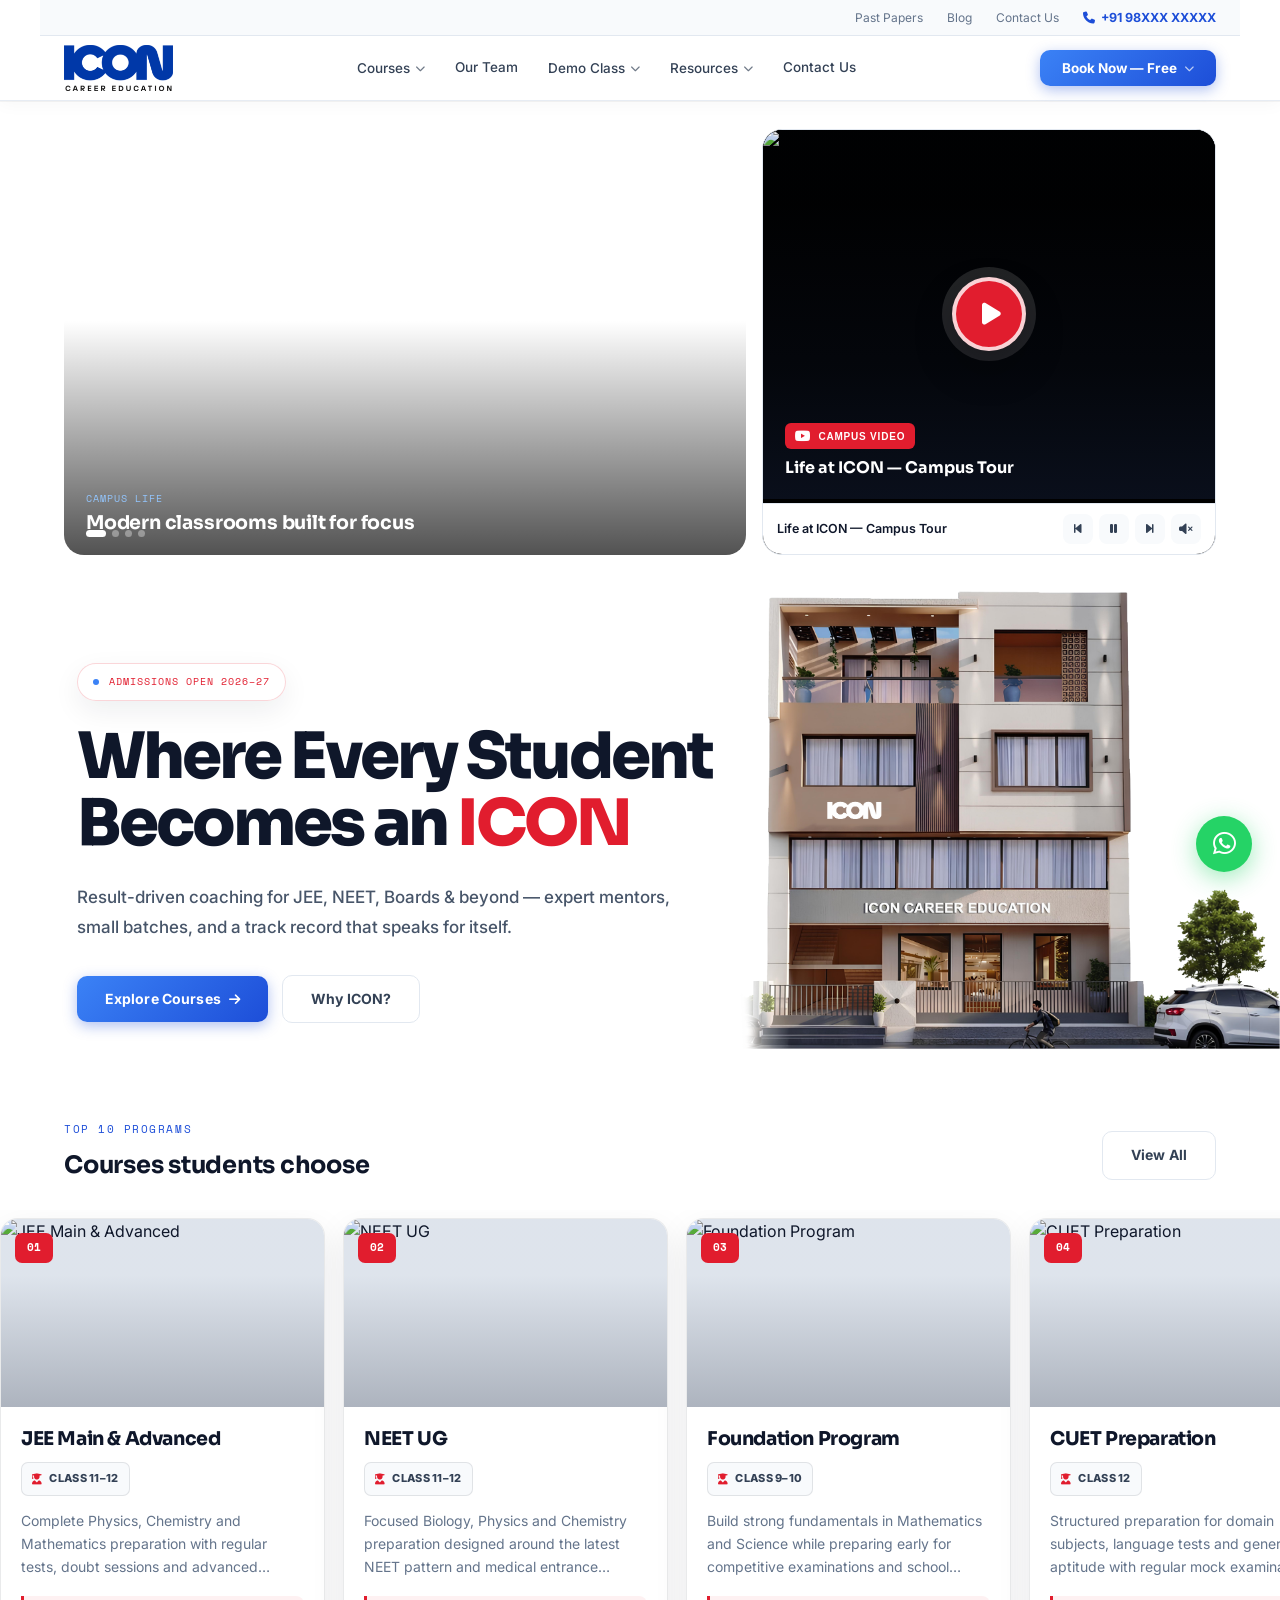
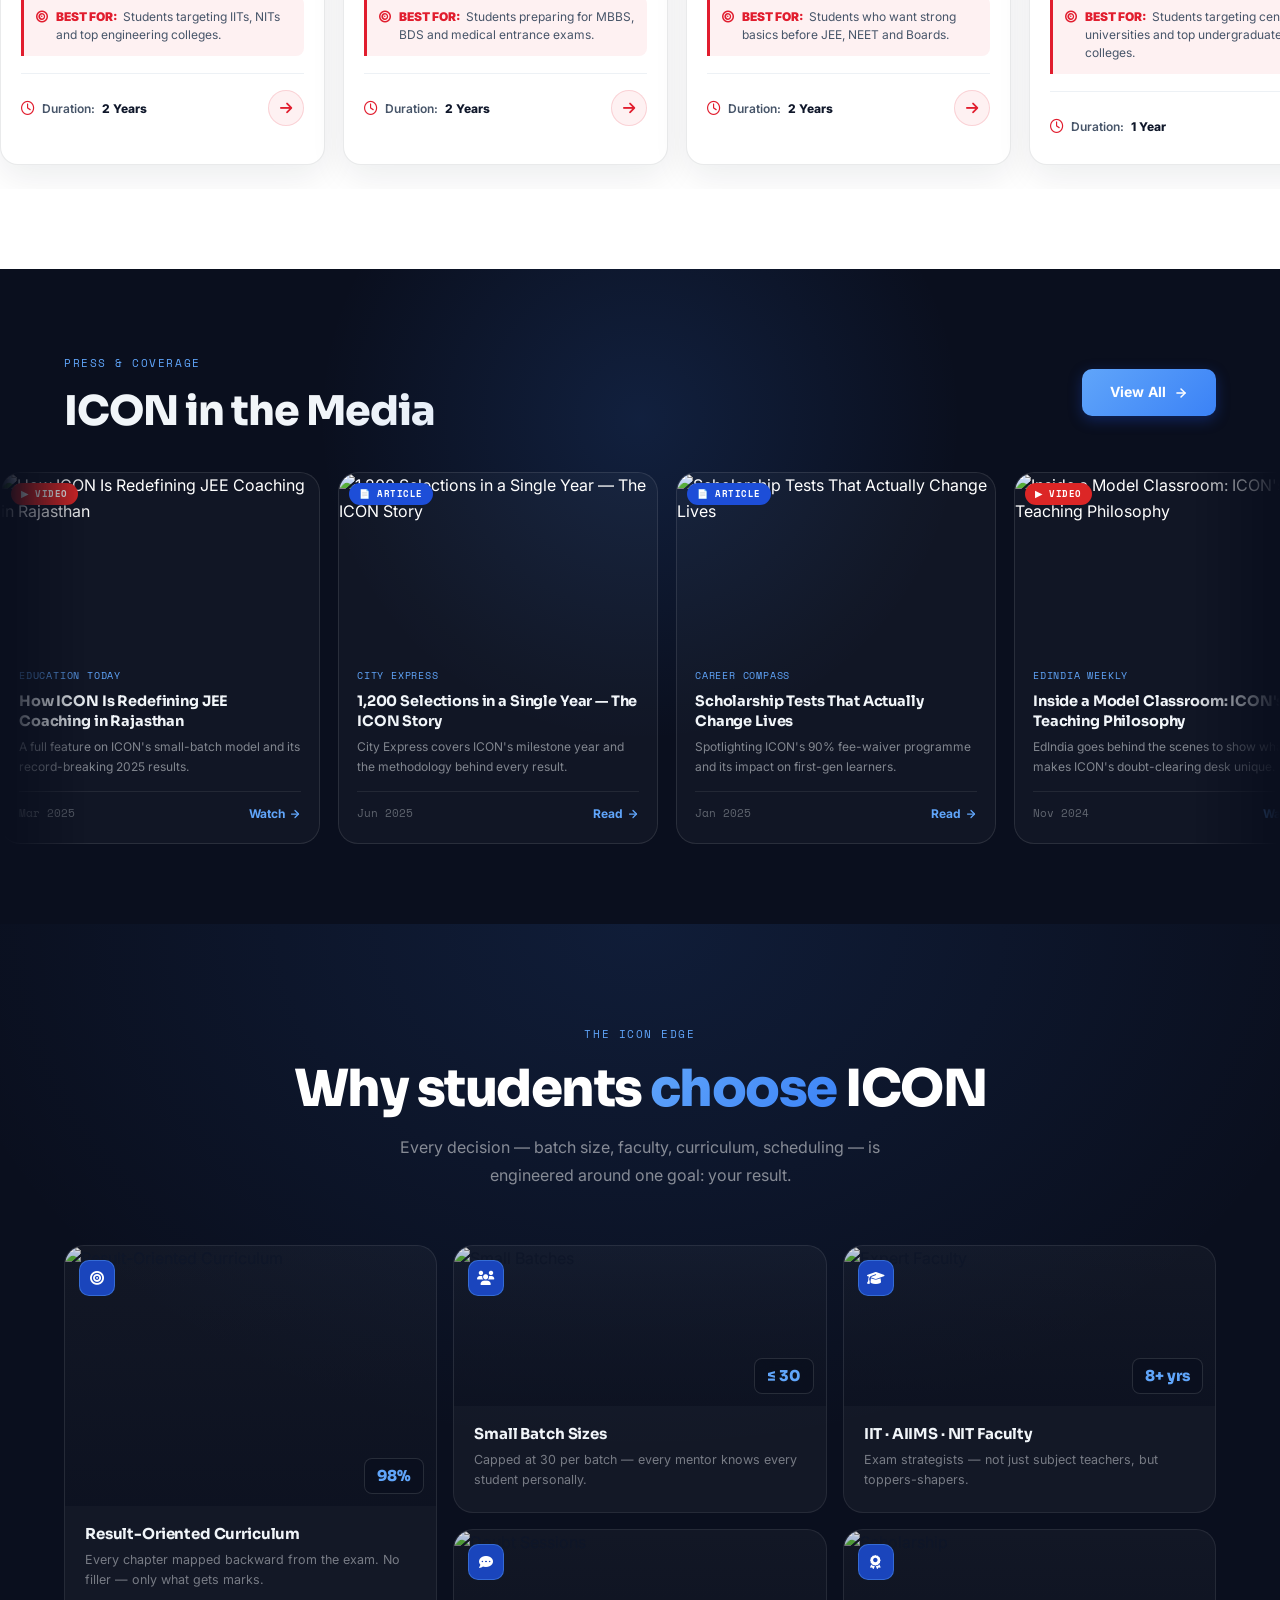
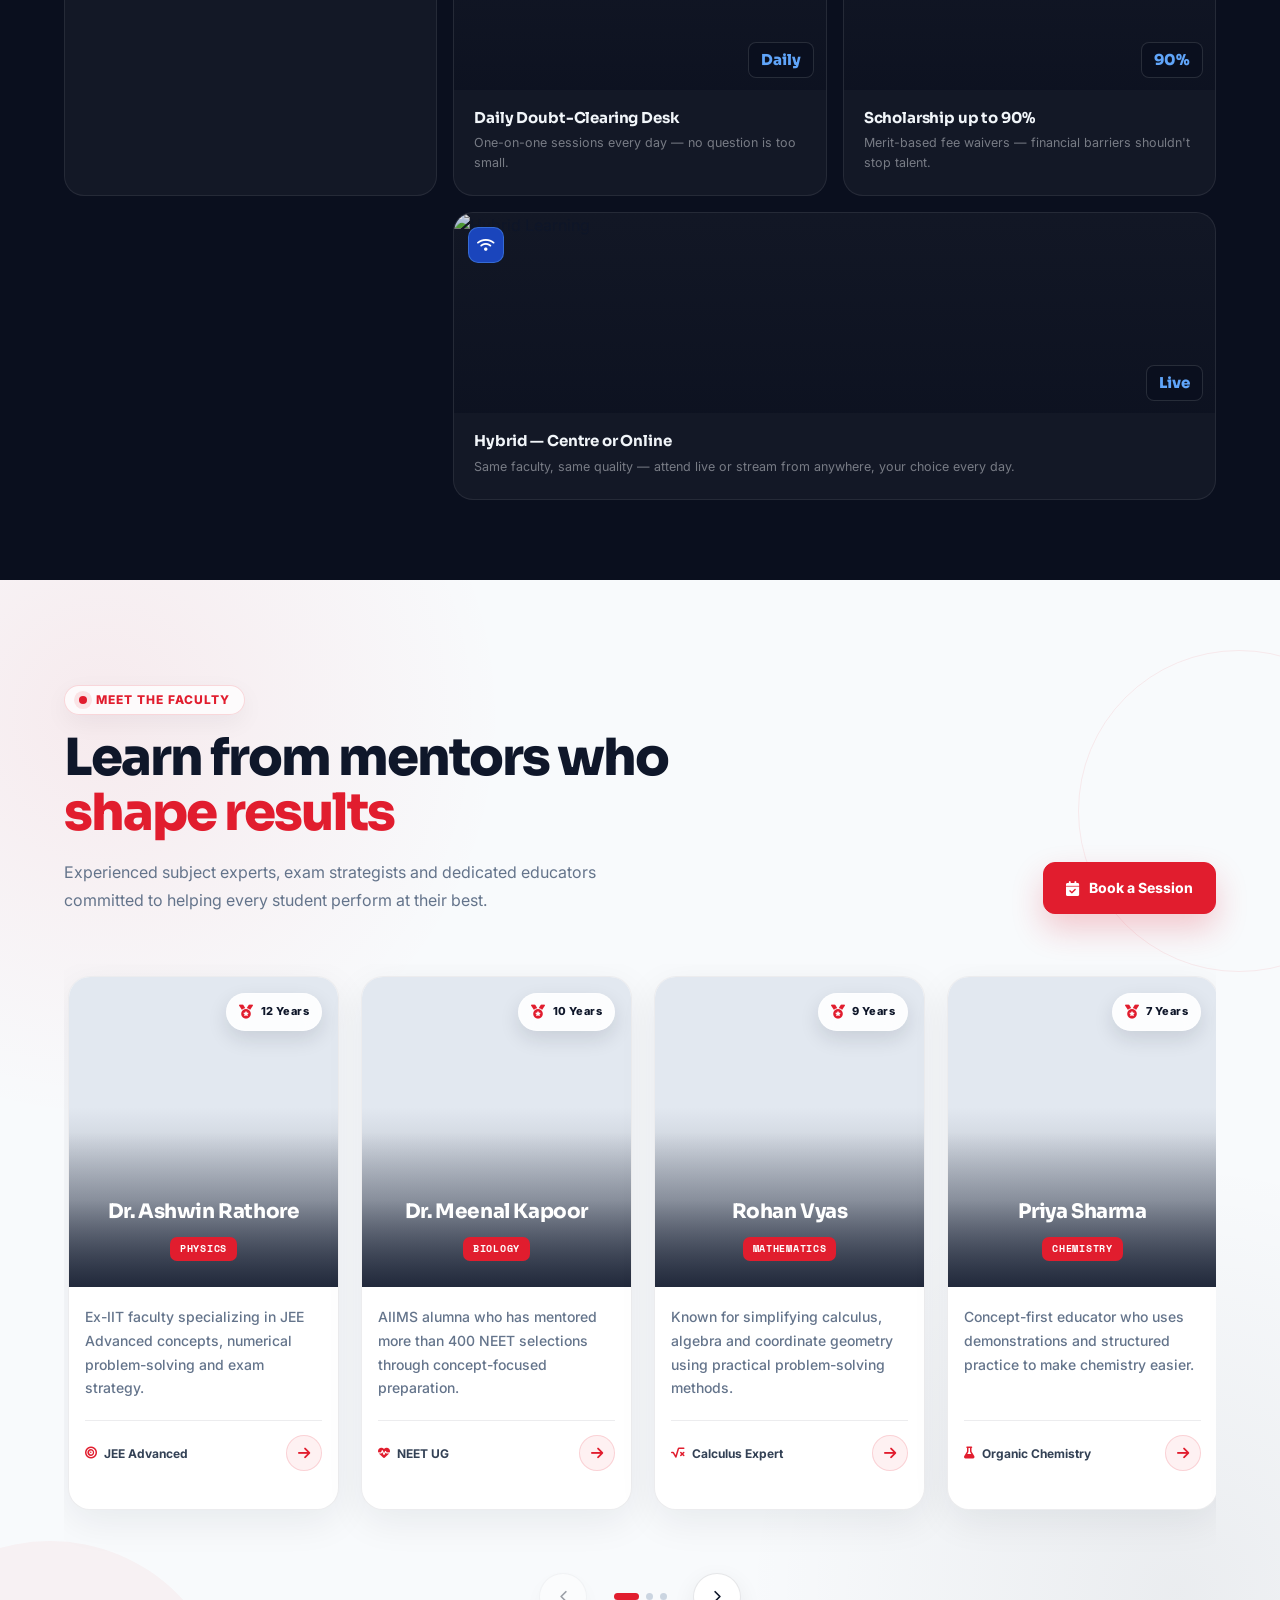
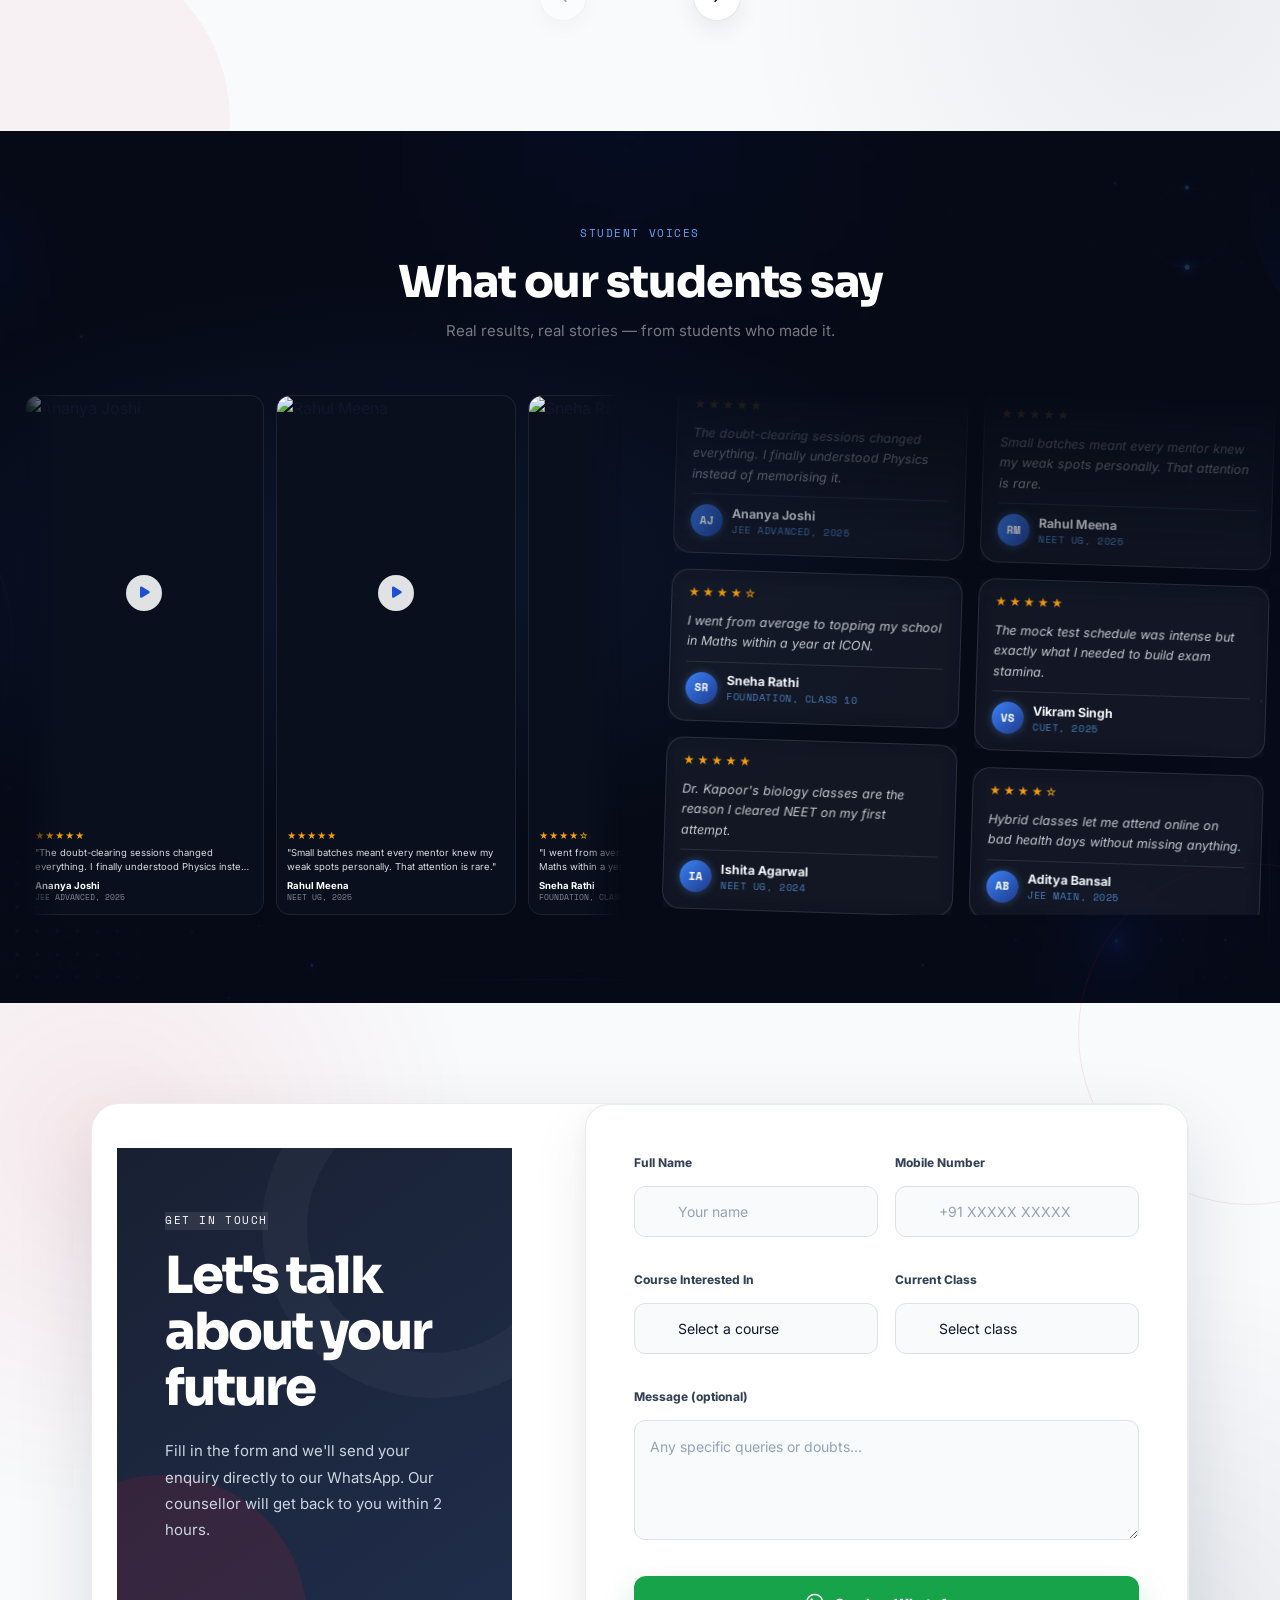
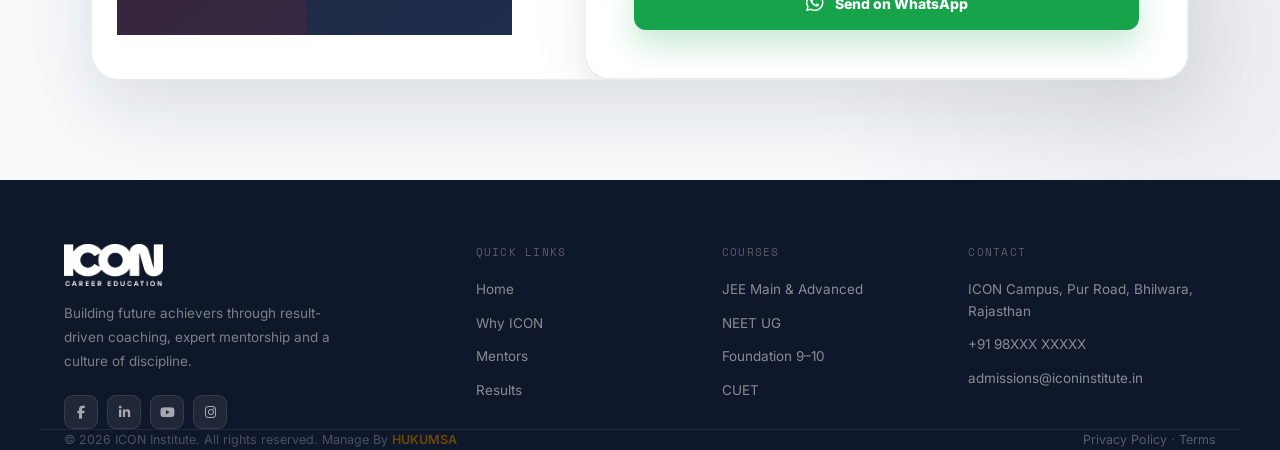
==== commit 76469c98: "Update website" ====
--- a/index.html
+++ b/index.html
@@ -222,6 +222,134 @@
 <body>
 
 <!-- Intro overlay -->
+<style>
+  @keyframes spinCube {
+    from {
+      transform: rotateX(-12deg) rotateY(0deg);
+    }
+
+    to {
+      transform: rotateX(-12deg) rotateY(360deg);
+    }
+  }
+
+  #intro-overlay,
+  #intro-overlay * {
+    box-sizing: border-box;
+  }
+
+  /* Purane CSS se aane wali blur/diagonal layer remove */
+  #intro-overlay::before,
+  #intro-overlay::after,
+  #cube-wrap::before,
+  #cube-wrap::after,
+  #cube::before,
+  #cube::after {
+    content: none !important;
+    display: none !important;
+  }
+
+  #cube-wrap,
+  #cube {
+    background: transparent !important;
+    background-image: none !important;
+    box-shadow: none !important;
+    filter: none !important;
+    backdrop-filter: none !important;
+    -webkit-filter: none !important;
+    -webkit-backdrop-filter: none !important;
+  }
+
+  #cube {
+    width: 100%;
+    height: 100%;
+    position: relative;
+    transform-style: preserve-3d;
+    -webkit-transform-style: preserve-3d;
+    animation: spinCube 8s linear 1 forwards;
+  }
+
+  .intro-cube-face {
+    position: absolute;
+    inset: 0;
+    width: 300px;
+    height: 300px;
+    display: flex;
+    align-items: center;
+    justify-content: center;
+
+    /* Solid background se beech wali blur line remove */
+    background: #0f172a !important;
+    background-image: none !important;
+
+    border: 2px solid rgba(255, 255, 255, 0.1);
+    box-shadow: none !important;
+    filter: none !important;
+    backdrop-filter: none !important;
+    -webkit-filter: none !important;
+    -webkit-backdrop-filter: none !important;
+
+    backface-visibility: hidden;
+    -webkit-backface-visibility: hidden;
+  }
+
+  .intro-cube-face img {
+    display: block;
+    max-width: 80%;
+    max-height: 80%;
+    object-fit: contain;
+
+    box-shadow: none !important;
+    filter: none !important;
+    backdrop-filter: none !important;
+    -webkit-filter: none !important;
+    -webkit-backdrop-filter: none !important;
+
+    backface-visibility: hidden;
+    -webkit-backface-visibility: hidden;
+  }
+
+  .intro-cube-front {
+    transform: rotateY(0deg) translateZ(150px);
+  }
+
+  .intro-cube-back {
+    transform: rotateY(180deg) translateZ(150px);
+  }
+
+  .intro-cube-left {
+    transform: rotateY(-90deg) translateZ(150px);
+  }
+
+  .intro-cube-right {
+    transform: rotateY(90deg) translateZ(150px);
+  }
+
+  .intro-cube-top {
+    transform: rotateX(90deg) translateZ(150px);
+  }
+
+  .intro-cube-bottom {
+    transform: rotateX(-90deg) translateZ(150px);
+  }
+
+  /* Rotation ke baad parda open */
+  #intro-overlay.open-curtains #curt-left {
+    transform: translateX(-100%);
+  }
+
+  #intro-overlay.open-curtains #curt-right {
+    transform: translateX(100%);
+  }
+
+  #intro-overlay.open-curtains #cube-wrap {
+    opacity: 0;
+    transition: opacity 0.25s ease;
+  }
+</style>
+
+
+<!-- Intro Overlay -->
 <div
   id="intro-overlay"
   style="
@@ -232,7 +360,7 @@
     align-items: center;
     justify-content: center;
     overflow: hidden;
-    background: #0f172a;
+    background: transparent;
     pointer-events: none;
   "
 >
@@ -244,10 +372,11 @@
       position: absolute;
       top: 0;
       left: 0;
-      width: 50%;
+      width: calc(50% + 1px);
       height: 100%;
       background: #0f172a;
       z-index: 2;
+      transform: translateX(0);
       transition: transform 0.8s cubic-bezier(.77,0,.175,1);
     "
   ></div>
@@ -259,10 +388,11 @@
       position: absolute;
       top: 0;
       right: 0;
-      width: 50%;
+      width: calc(50% + 1px);
       height: 100%;
       background: #0f172a;
       z-index: 2;
+      transform: translateX(0);
       transition: transform 0.8s cubic-bezier(.77,0,.175,1);
     "
   ></div>
@@ -273,49 +403,89 @@
     style="
       position: relative;
       z-index: 3;
-      perspective: 1000px;
       width: 300px;
       height: 300px;
+      perspective: 1000px;
     "
   >
-    <div 
-      id="cube"
-      style="
-        width: 100%;
-        height: 100%;
-        position: relative;
-        transform-style: preserve-3d;
-        animation: spinCube 8s infinite linear;
-      "
-    >
-      <!-- Front Face -->
-      <div style="position: absolute; width: 300px; height: 300px; background: rgba(15, 23, 42, 0.95); border: 2px solid rgba(255,255,255,0.1); display: flex; align-items: center; justify-content: center; transform: rotateY(0deg) translateZ(150px);">
-        <img src="img/ACE CAT(1).png" alt="ACE CAT" style="max-width: 80%; max-height: 80%; object-fit: contain;" />
+
+    <div id="cube">
+
+      <!-- Front -->
+      <div class="intro-cube-face intro-cube-front">
+        <img
+          src="img/ACE CAT(1).png"
+          alt="ACE CAT"
+        >
       </div>
-      <!-- Back Face -->
-      <div style="position: absolute; width: 300px; height: 300px; background: rgba(15, 23, 42, 0.95); border: 2px solid rgba(255,255,255,0.1); display: flex; align-items: center; justify-content: center; transform: rotateY(180deg) translateZ(150px);">
-        <img src="img/ICON Hindi.png" alt="ACE CAT" style="max-width: 80%; max-height: 80%; object-fit: contain;" />
+
+      <!-- Back -->
+      <div class="intro-cube-face intro-cube-back">
+        <img
+          src="img/ICON Hindi.png"
+          alt="ICON Hindi"
+        >
       </div>
-      <!-- Left Face -->
-      <div style="position: absolute; width: 300px; height: 300px; background: rgba(15, 23, 42, 0.95); border: 2px solid rgba(255,255,255,0.1); display: flex; align-items: center; justify-content: center; transform: rotateY(-90deg) translateZ(150px);">
-        <img src="img/ICON_.png" alt="ICON" style="max-width: 80%; max-height: 80%; object-fit: contain;" />
+
+      <!-- Left -->
+      <div class="intro-cube-face intro-cube-left">
+        <img
+          src="img/ICON_.png"
+          alt="ICON"
+        >
       </div>
-      <!-- Right Face -->
-      <div style="position: absolute; width: 300px; height: 300px; background: rgba(15, 23, 42, 0.95); border: 2px solid rgba(255,255,255,0.1); display: flex; align-items: center; justify-content: center; transform: rotateY(90deg) translateZ(150px);">
-        <img src="img/Untitled (77).png" alt="ACE CAT" style="max-width: 80%; max-height: 80%; object-fit: contain;" />
+
+      <!-- Right -->
+      <div class="intro-cube-face intro-cube-right">
+        <img
+          src="img/Untitled (77).png"
+          alt="ICON ACE CAT"
+        >
       </div>
-      <!-- Top Face -->
-      <div style="position: absolute; width: 300px; height: 300px; background: rgba(15, 23, 42, 0.95); border: 2px solid rgba(255,255,255,0.1); display: flex; align-items: center; justify-content: center; transform: rotateX(90deg) translateZ(150px);">
-        <img src="img/ICON Hindi.png" alt="ICON" style="max-width: 80%; max-height: 80%; object-fit: contain;" />
+
+      <!-- Top -->
+      <div class="intro-cube-face intro-cube-top">
+        <img
+          src="img/ICON Hindi.png"
+          alt="ICON Hindi"
+        >
       </div>
-      <!-- Bottom Face -->
-      <div style="position: absolute; width: 300px; height: 300px; background: rgba(15, 23, 42, 0.95); border: 2px solid rgba(255,255,255,0.1); display: flex; align-items: center; justify-content: center; transform: rotateX(-90deg) translateZ(150px);">
-        <img src="img/Untitled (77).png" alt="ACE CAT" style="max-width: 80%; max-height: 80%; object-fit: contain;" />
+
+      <!-- Bottom -->
+      <div class="intro-cube-face intro-cube-bottom">
+        <img
+          src="img/Untitled (77).png"
+          alt="ICON ACE CAT"
+        >
       </div>
+
     </div>
+
   </div>
 
 </div>
+
+
+<script>
+  document.addEventListener("DOMContentLoaded", function () {
+    const overlay = document.getElementById("intro-overlay");
+    const cube = document.getElementById("cube");
+
+    if (!overlay || !cube) return;
+
+    cube.addEventListener(
+      "animationend",
+      function () {
+        overlay.classList.add("open-curtains");
+
+        setTimeout(function () {
+          overlay.style.display = "none";
+        }, 850);
+      },
+      { once: true }
+    );
+  });
+</script>
 
 
 
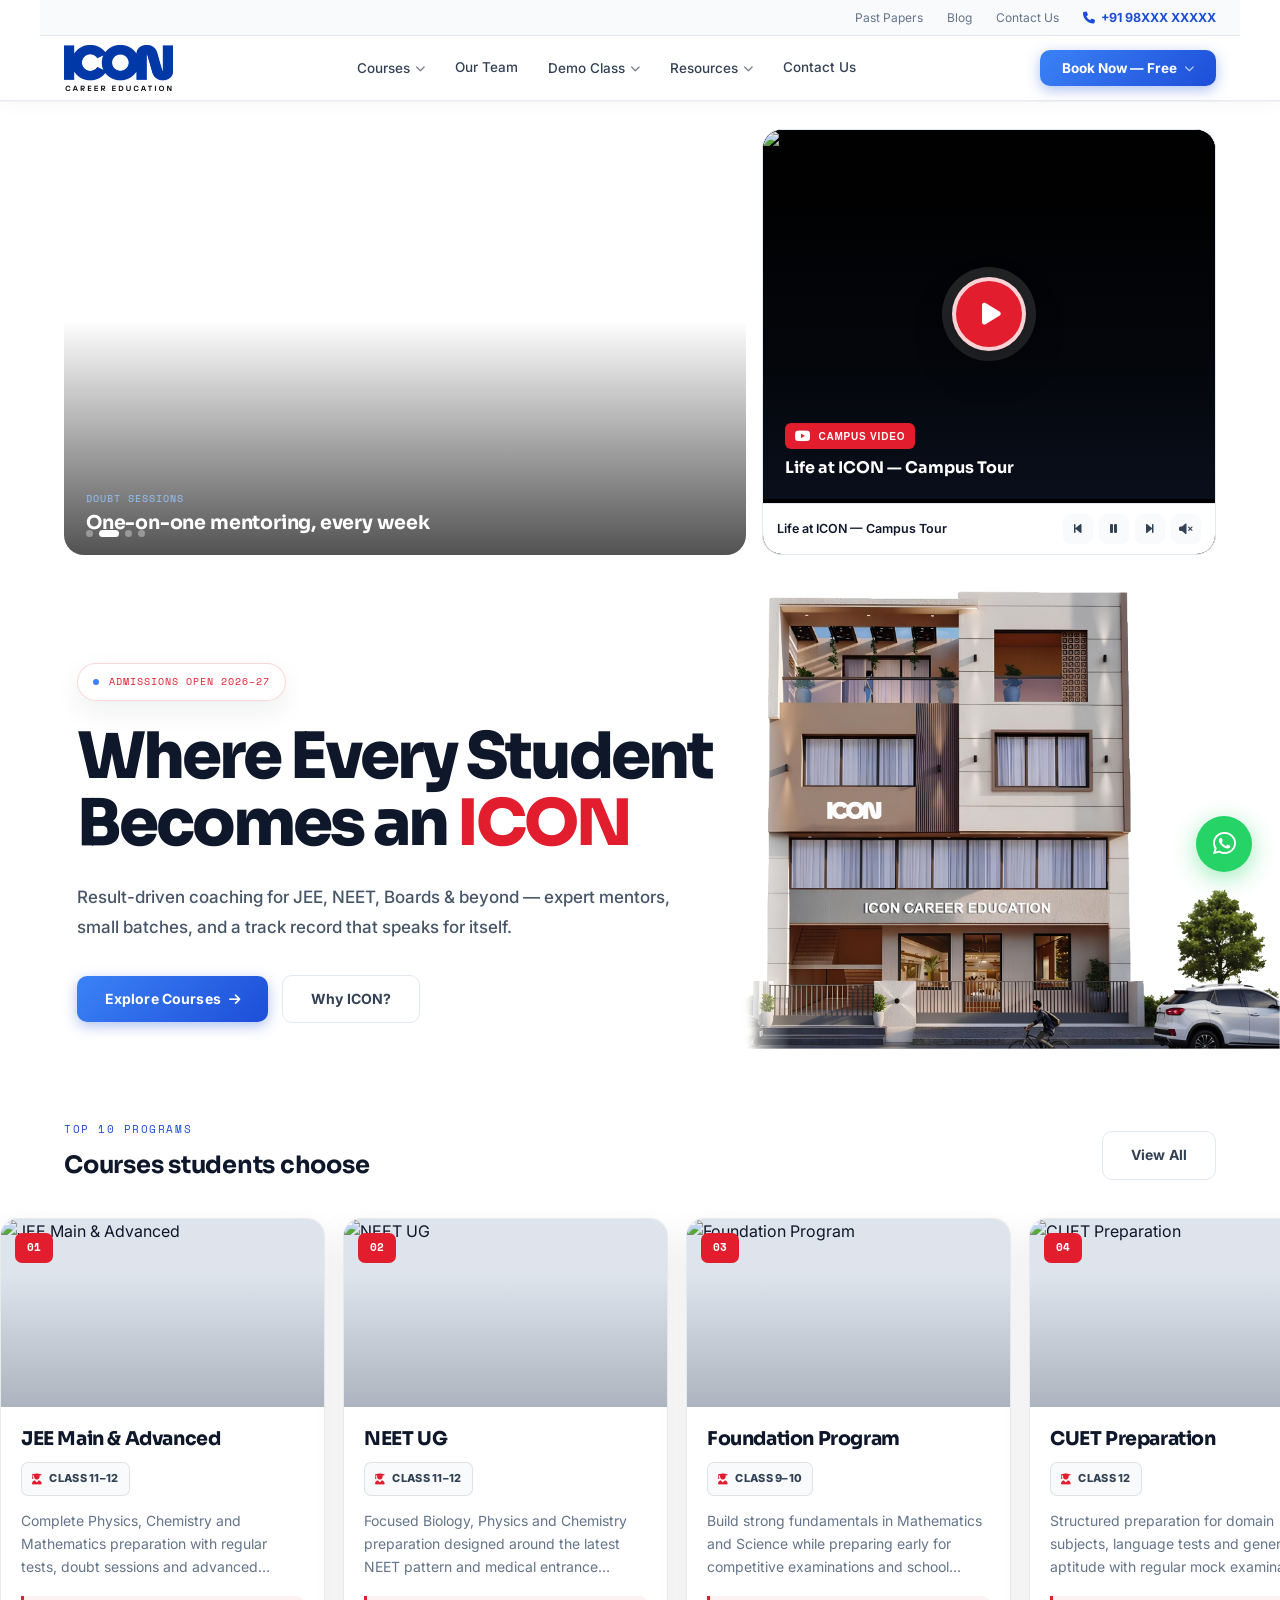
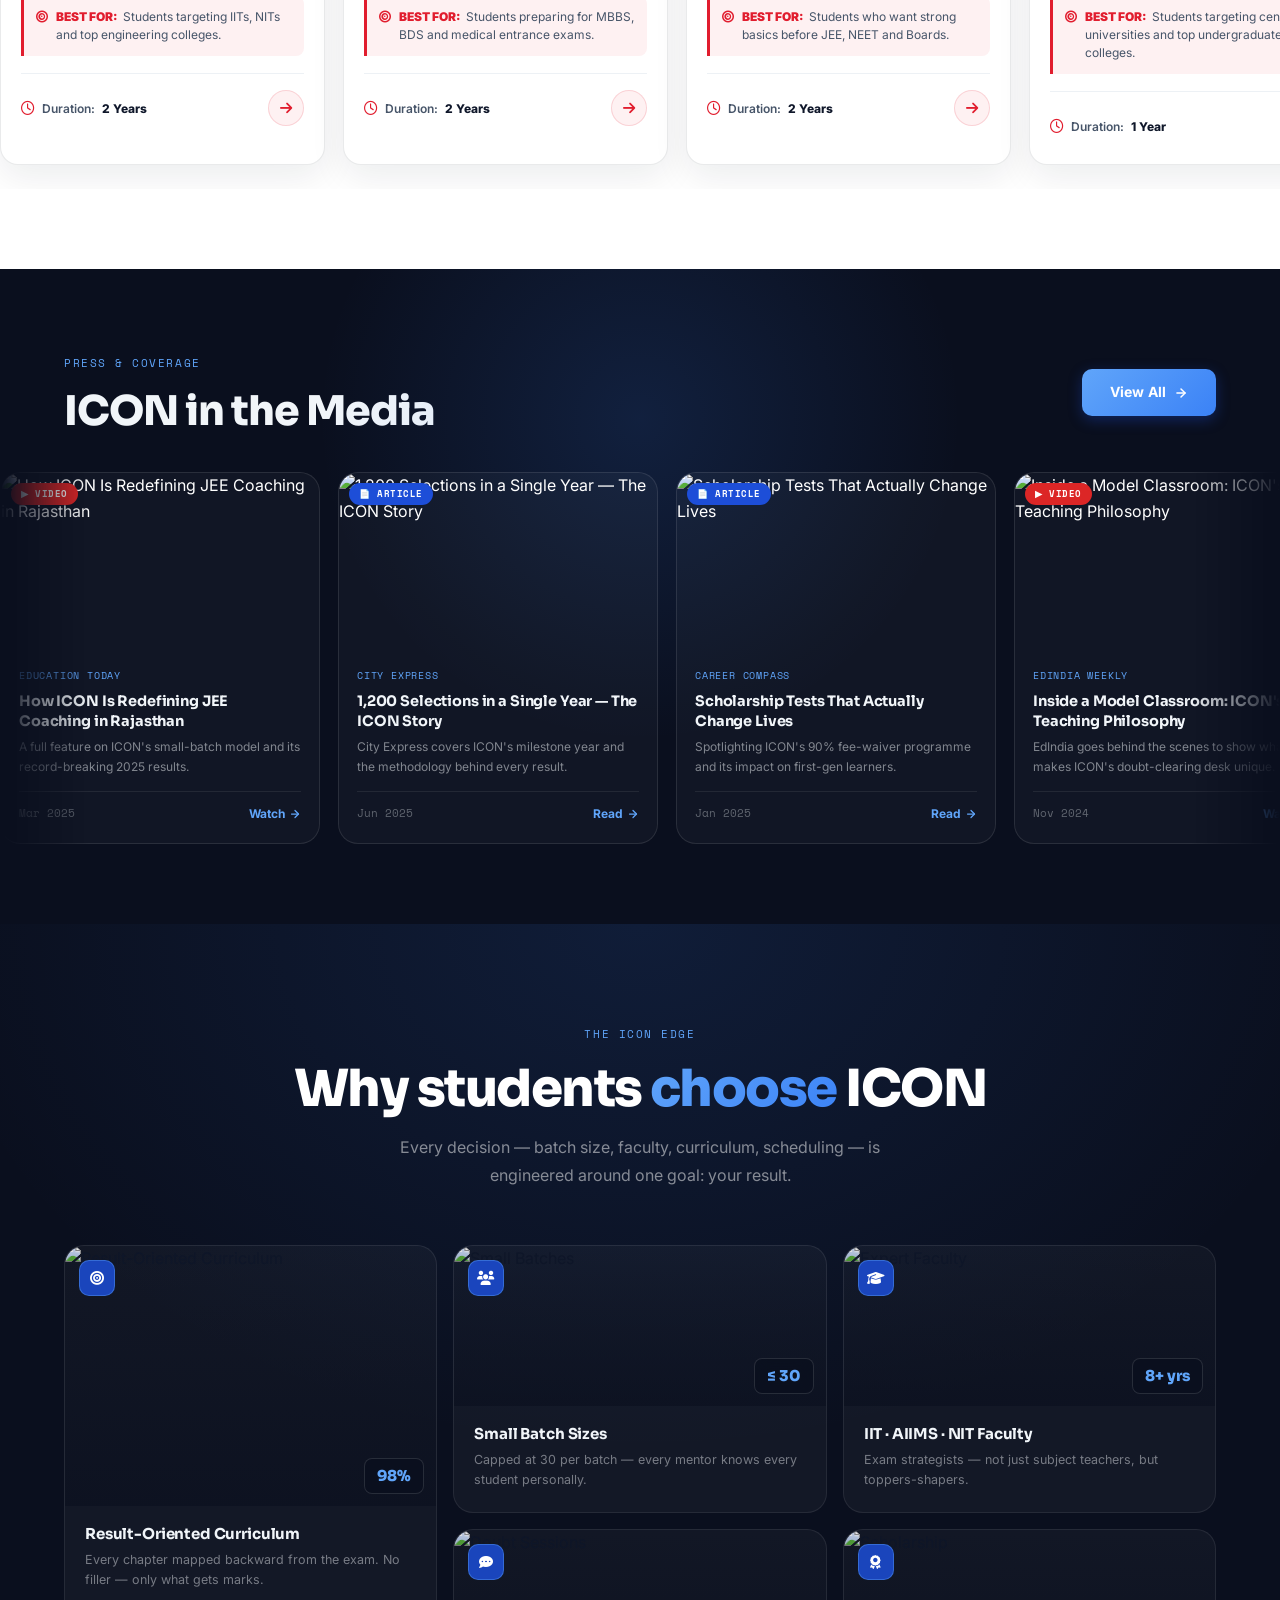
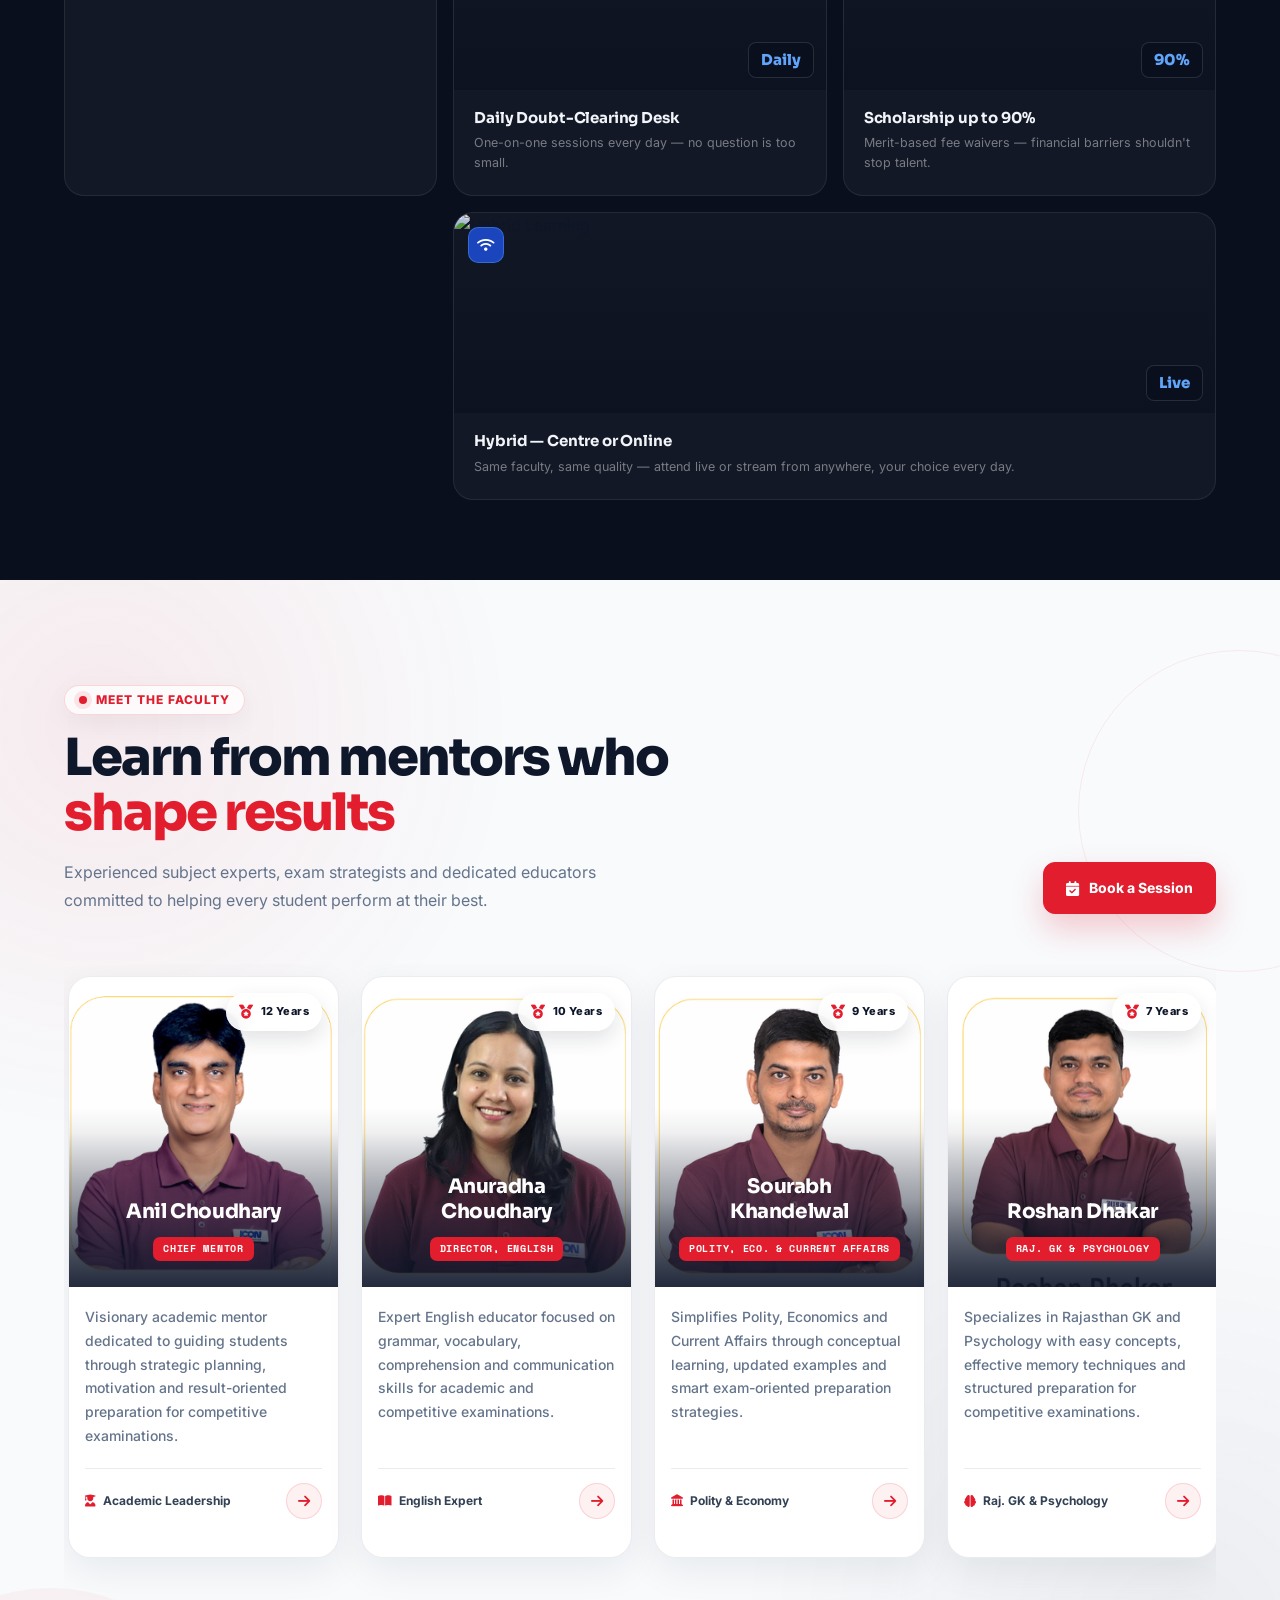
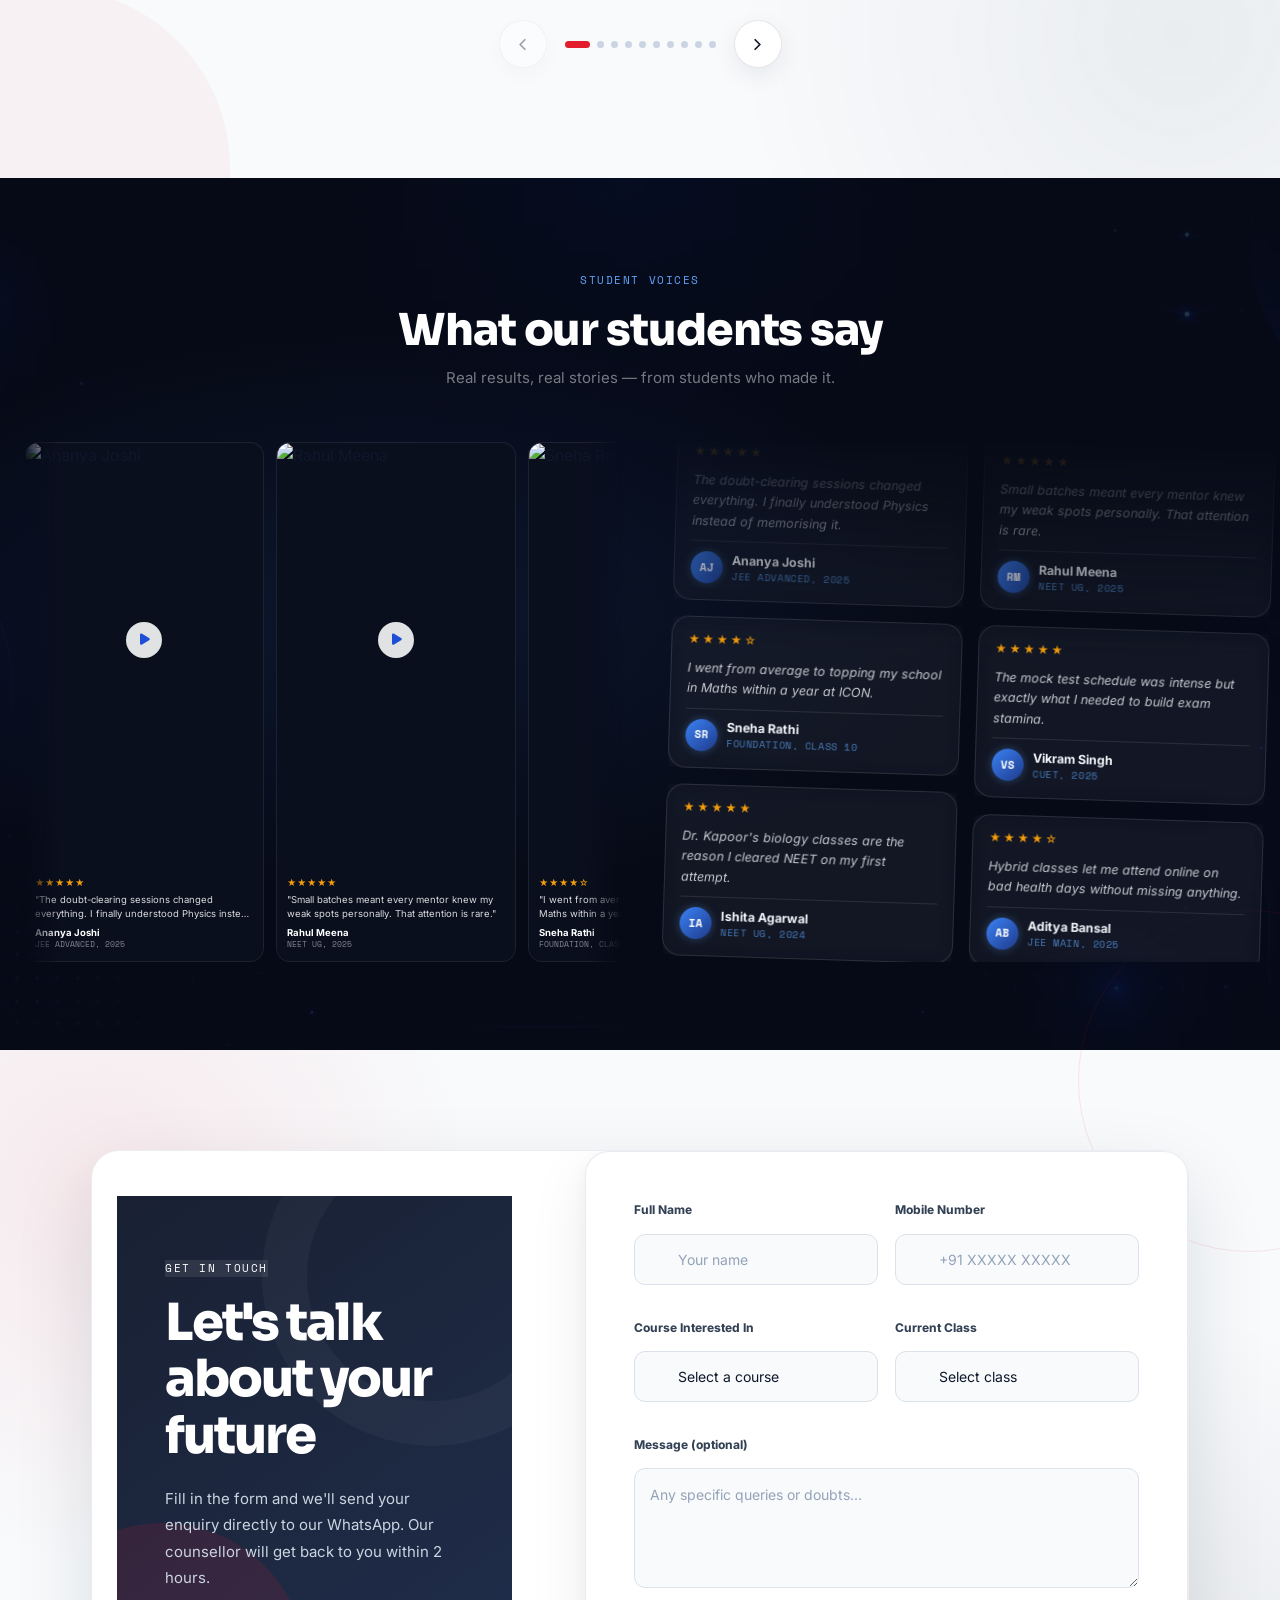
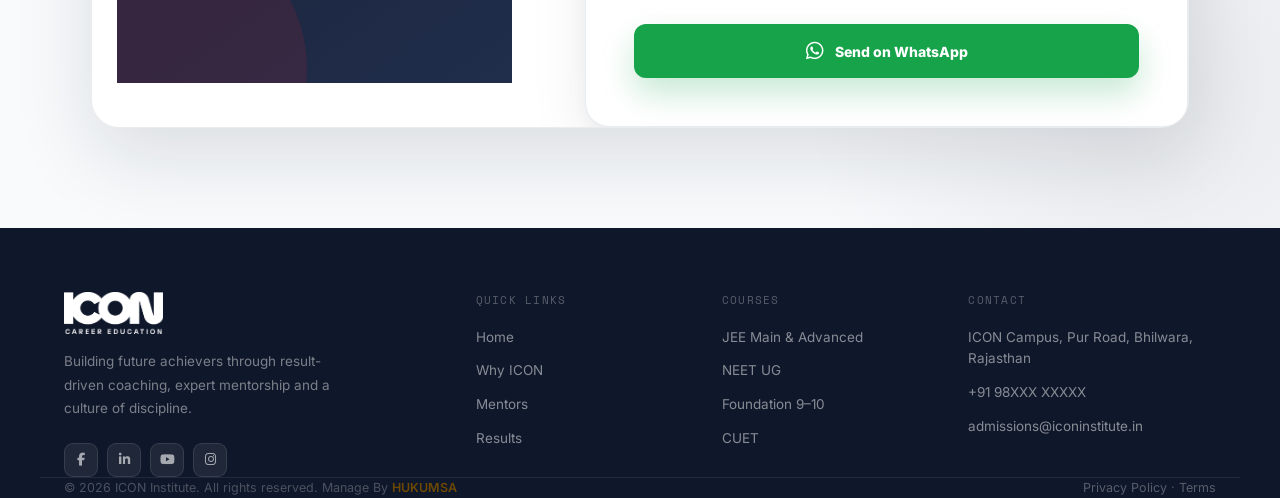
==== commit cb1c6a35: "Your update message" ====
--- a/index.html
+++ b/index.html
@@ -103,18 +103,6 @@
   .hero-fluid-container .hero-bottom.hero-building {
     min-height: 440px;
     padding: 58px 40px;
-
-    background-image:
-      linear-gradient(
-        90deg,
-        rgba(255, 255, 255, 0.99) 0%,
-        rgba(255, 255, 255, 0.94) 44%,
-        rgba(255, 255, 255, 0.62) 72%,
-        rgba(255, 255, 255, 0.18) 100%
-      ),
-      url("https://images.unsplash.com/photo-1562774053-701939374585?auto=format&fit=crop&w=1600&q=88");
-
-    background-position: 58% center;
   }
 
   .hero-fluid-container .hero-bottom.hero-building .hero-text {
@@ -122,10 +110,10 @@
   }
 }
 
-/* ── Mobile ≤480px: text on top, building image below ── */
+/* ── Mobile ≤480px: flex column, image on top, text below ── */
 @media screen and (max-width: 480px) {
   .hero-fluid-container {
-    margin-top: 24px; /* keeps breathing room from the hero section above */
+    margin-top: 24px;
   }
 
   /* Section becomes a vertical flex column */
@@ -141,14 +129,40 @@
     gap: 0;
   }
 
-  /* Text block: sits at the TOP, full width, with breathing room from the section above */
+  /* Building image block: on top */
+  .hero-building-image-wrap {
+    position: relative !important;
+    width: 100% !important;
+    height: 230px !important;
+    right: auto !important;
+    bottom: auto !important;
+    top: auto !important;
+    left: auto !important;
+    overflow: hidden;
+    pointer-events: none;
+  }
+
+  .hero-building-image {
+    display: block;
+    position: relative !important;
+    width: 100%;
+    height: 100%;
+    object-fit: cover;
+    object-position: center top;
+    max-width: 100%;
+    margin: 0;
+    mix-blend-mode: normal;
+    transform: none !important;
+    filter: none !important;
+  }
+
+  /* Text block: sits below the image */
   .hero-fluid-container .hero-bottom.hero-building .hero-text {
-    order: 1;
     position: relative !important;
     z-index: 2;
     max-width: 100% !important;
     width: 100% !important;
-    padding: 32px 18px 24px;
+    padding: 28px 18px 30px;
     background: #fff;
   }
 
@@ -157,7 +171,7 @@
   }
 
   .hero-fluid-container .hero-bottom.hero-building .hero-text h1 {
-    font-size: clamp(26px, 7.5vw, 36px);
+    font-size: clamp(28px, 7.5vw, 36px);
     line-height: 1.15;
   }
 
@@ -170,36 +184,6 @@
   .hero-fluid-container .hero-bottom.hero-building .hero-ctas .btn {
     width: 100%;
     justify-content: center;
-  }
-
-  /* Building image block: goes BELOW the text */
-  .hero-building-image-wrap {
-    order: 2;
-    position: relative !important;
-    width: 100% !important;
-    height: auto !important;
-    right: auto !important;
-    bottom: auto !important;
-    display: flex !important;
-    justify-content: center;
-    align-items: center;
-    background: none !important;
-    min-height: unset !important;
-    padding: 0;
-    margin: 0 auto;
-    z-index: 1;
-  }
-
-  /* icon.png — perfectly centered, original image */
-  .hero-building-image {
-    display: block;
-    position: relative !important;
-    width: auto;
-    max-width: 90%;
-    height: auto;
-    margin: 0 auto;
-    mix-blend-mode: normal;
-    object-fit: contain;
   }
 }
 
@@ -748,7 +732,8 @@
 
     <div class="slider" id="heroSlider">
 
-      <div class="slide active" style="background-image: url('https://i.pinimg.com/736x/39/76/df/3976df2e5e5f263b689f2b2481ae488c.jpg');">
+      <div class="slide active">
+        <img src="img/10X16_3.jpg.jpeg" alt="Campus Life">
 
         <div class="slide-caption">
 
@@ -764,7 +749,8 @@
 
       </div>
 
-      <div class="slide" style="background-image: url('https://i.pinimg.com/736x/10/73/5a/10735a1fba9d6b4b17a922141e063fe6.jpg');">
+      <div class="slide">
+        <img src="img/10X16_2.jpg.jpeg" alt="">
 
         <div class="slide-caption">
 
@@ -780,7 +766,9 @@
 
       </div>
 
-      <div class="slide" style="background-image: url('https://i.pinimg.com/736x/52/ee/9b/52ee9ba6cd61aa5abcfbed87fc5205d7.jpg');">
+      <div class="slide">
+
+        <img src="img/10X16.jpg.jpeg" alt="Results Day" style="width: 100%; height: 100%; object-fit: cover;"> 
 
         <div class="slide-caption">
 
@@ -796,7 +784,8 @@
 
       </div>
 
-      <div class="slide" style="background-image: url('https://i.pinimg.com/736x/83/b3/4f/83b34f48988a129cad4ac41d1777a197.jpg');">
+      <div class="slide">
+        <img src="img/10X16 Header.png" alt="Campus Life" style="width: 100%; height: 100%; object-fit: cover;">
 
         <div class="slide-caption">
 
@@ -2221,417 +2210,905 @@
 
     </div>
 
-    <div class="mentor-slider-shell reveal reveal-delay-1">
-
-      <div class="mentor-outer" id="mentorOuter">
-
-        <div class="mentor-grid" id="mentorGrid">
-
-          <article class="mentor-card">
-
-            <div class="mentor-photo-wrap">
-
-              <div
-                class="mentor-photo"
-                role="img"
-                aria-label="Dr. Ashwin Rathore"
-                style="
-                  background-image:
-                  url('https://images.unsplash.com/photo-1560250097-0b93528c311a?w=700&h=800&fit=crop');
-                "
-              ></div>
-
-              <div class="mentor-experience">
-                <i class="fa-solid fa-medal"></i>
-                12 Years
-              </div>
-
-              <div class="mentor-image-info">
-
-                <h4>
-                  Dr. Ashwin Rathore
-                </h4>
-
-                <div class="mentor-subj">
-                  Physics
-                </div>
-
-              </div>
-
-            </div>
-
-            <div class="mentor-card-content">
-
-              <p>
-                Ex-IIT faculty specializing in JEE Advanced concepts,
-                numerical problem-solving and exam strategy.
-              </p>
-
-              <div class="mentor-card-bottom">
-
-                <span class="mentor-speciality">
-                  <i class="fa-solid fa-bullseye"></i>
-                  JEE Advanced
-                </span>
-
-                <a
-                  href="#contact"
-                  class="mentor-profile-btn"
-                  onclick="openBookingForm('Session with Dr. Ashwin Rathore')"
-                  aria-label="Book session with Dr. Ashwin Rathore"
-                >
-                  <i class="fa-solid fa-arrow-right"></i>
-                </a>
-
-              </div>
-
-            </div>
-
-          </article>
-
-          <article class="mentor-card">
-
-            <div class="mentor-photo-wrap">
-
-              <div
-                class="mentor-photo"
-                role="img"
-                aria-label="Dr. Meenal Kapoor"
-                style="
-                  background-image:
-                  url('https://images.unsplash.com/photo-1580489944761-15a19d654956?w=700&h=800&fit=crop');
-                "
-              ></div>
-
-              <div class="mentor-experience">
-                <i class="fa-solid fa-medal"></i>
-                10 Years
-              </div>
-
-              <div class="mentor-image-info">
-
-                <h4>
-                  Dr. Meenal Kapoor
-                </h4>
-
-                <div class="mentor-subj">
-                  Biology
-                </div>
-
-              </div>
-
-            </div>
-
-            <div class="mentor-card-content">
-
-              <p>
-                AIIMS alumna who has mentored more than 400 NEET selections
-                through concept-focused preparation.
-              </p>
-
-              <div class="mentor-card-bottom">
-
-                <span class="mentor-speciality">
-                  <i class="fa-solid fa-heart-pulse"></i>
-                  NEET UG
-                </span>
-
-                <a
-                  href="#contact"
-                  class="mentor-profile-btn"
-                  onclick="openBookingForm('Session with Dr. Meenal Kapoor')"
-                  aria-label="Book session with Dr. Meenal Kapoor"
-                >
-                  <i class="fa-solid fa-arrow-right"></i>
-                </a>
-
-              </div>
-
-            </div>
-
-          </article>
-
-          <article class="mentor-card">
-
-            <div class="mentor-photo-wrap">
-
-              <div
-                class="mentor-photo"
-                role="img"
-                aria-label="Rohan Vyas"
-                style="
-                  background-image:
-                  url('https://images.unsplash.com/photo-1519085360753-af0119f7cbe7?w=700&h=800&fit=crop');
-                "
-              ></div>
-
-              <div class="mentor-experience">
-                <i class="fa-solid fa-medal"></i>
-                9 Years
-              </div>
-
-              <div class="mentor-image-info">
-
-                <h4>
-                  Rohan Vyas
-                </h4>
-
-                <div class="mentor-subj">
-                  Mathematics
-                </div>
-
-              </div>
-
-            </div>
-
-            <div class="mentor-card-content">
-
-              <p>
-                Known for simplifying calculus, algebra and coordinate
-                geometry using practical problem-solving methods.
-              </p>
-
-              <div class="mentor-card-bottom">
-
-                <span class="mentor-speciality">
-                  <i class="fa-solid fa-square-root-variable"></i>
-                  Calculus Expert
-                </span>
-
-                <a
-                  href="#contact"
-                  class="mentor-profile-btn"
-                  onclick="openBookingForm('Session with Rohan Vyas')"
-                  aria-label="Book session with Rohan Vyas"
-                >
-                  <i class="fa-solid fa-arrow-right"></i>
-                </a>
-
-              </div>
-
-            </div>
-
-          </article>
-
-          <article class="mentor-card">
-
-            <div class="mentor-photo-wrap">
-
-              <div
-                class="mentor-photo"
-                role="img"
-                aria-label="Priya Sharma"
-                style="
-                  background-image:
-                  url('https://images.unsplash.com/photo-1573497019940-1c28c88b4f3e?w=700&h=800&fit=crop');
-                "
-              ></div>
-
-              <div class="mentor-experience">
-                <i class="fa-solid fa-medal"></i>
-                7 Years
-              </div>
-
-              <div class="mentor-image-info">
-
-                <h4>
-                  Priya Sharma
-                </h4>
-
-                <div class="mentor-subj">
-                  Chemistry
-                </div>
-
-              </div>
-
-            </div>
-
-            <div class="mentor-card-content">
-
-              <p>
-                Concept-first educator who uses demonstrations and structured
-                practice to make chemistry easier.
-              </p>
-
-              <div class="mentor-card-bottom">
-
-                <span class="mentor-speciality">
-                  <i class="fa-solid fa-flask"></i>
-                  Organic Chemistry
-                </span>
-
-                <a
-                  href="#contact"
-                  class="mentor-profile-btn"
-                  onclick="openBookingForm('Session with Priya Sharma')"
-                  aria-label="Book session with Priya Sharma"
-                >
-                  <i class="fa-solid fa-arrow-right"></i>
-                </a>
-
-              </div>
-
-            </div>
-
-          </article>
-
-          <article class="mentor-card">
-
-            <div class="mentor-photo-wrap">
-
-              <div
-                class="mentor-photo"
-                role="img"
-                aria-label="Karan Mehta"
-                style="
-                  background-image:
-                  url('https://images.unsplash.com/photo-1544717305-2782549b5136?w=700&h=800&fit=crop');
-                "
-              ></div>
-
-              <div class="mentor-experience">
-                <i class="fa-solid fa-medal"></i>
-                8 Years
-              </div>
-
-              <div class="mentor-image-info">
-
-                <h4>
-                  Karan Mehta
-                </h4>
-
-                <div class="mentor-subj">
-                  English &amp; GK
-                </div>
-
-              </div>
-
-            </div>
-
-            <div class="mentor-card-content">
-
-              <p>
-                Builds communication, vocabulary and competitive-exam
-                awareness alongside strong academic foundations.
-              </p>
-
-              <div class="mentor-card-bottom">
-
-                <span class="mentor-speciality">
-                  <i class="fa-solid fa-comments"></i>
-                  Communication
-                </span>
-
-                <a
-                  href="#contact"
-                  class="mentor-profile-btn"
-                  onclick="openBookingForm('Session with Karan Mehta')"
-                  aria-label="Book session with Karan Mehta"
-                >
-                  <i class="fa-solid fa-arrow-right"></i>
-                </a>
-
-              </div>
-
-            </div>
-
-          </article>
-
-          <article class="mentor-card">
-
-            <div class="mentor-photo-wrap">
-
-              <div
-                class="mentor-photo"
-                role="img"
-                aria-label="Sonal Deshmukh"
-                style="
-                  background-image:
-                  url('https://images.unsplash.com/photo-1607746882042-944635dfe10e?w=700&h=800&fit=crop');
-                "
-              ></div>
-
-              <div class="mentor-experience">
-                <i class="fa-solid fa-medal"></i>
-                6 Years
-              </div>
-
-              <div class="mentor-image-info">
-
-                <h4>
-                  Sonal Deshmukh
-                </h4>
-
-                <div class="mentor-subj">
-                  Computer Science
-                </div>
-
-              </div>
-
-            </div>
-
-            <div class="mentor-card-content">
-
-              <p>
-                Leads the coding track from core programming fundamentals
-                to logic building and competitive coding.
-              </p>
-
-              <div class="mentor-card-bottom">
-
-                <span class="mentor-speciality">
-                  <i class="fa-solid fa-code"></i>
-                  Coding &amp; Logic
-                </span>
-
-                <a
-                  href="#contact"
-                  class="mentor-profile-btn"
-                  onclick="openBookingForm('Session with Sonal Deshmukh')"
-                  aria-label="Book session with Sonal Deshmukh"
-                >
-                  <i class="fa-solid fa-arrow-right"></i>
-                </a>
-
-              </div>
-
-            </div>
-
-          </article>
-
-        </div>
-
-      </div>
-
-      <div class="mentor-nav">
-
-        <button
-          class="mnav-btn"
-          id="mentorPrev"
-          type="button"
-          aria-label="Previous mentors"
-        >
-          <svg viewBox="0 0 24 24">
-            <polyline points="15 18 9 12 15 6"></polyline>
-          </svg>
-        </button>
-
-        <div class="mnav-dots" id="mentorDots"></div>
-
-        <button
-          class="mnav-btn"
-          id="mentorNext"
-          type="button"
-          aria-label="Next mentors"
-        >
-          <svg viewBox="0 0 24 24">
-            <polyline points="9 18 15 12 9 6"></polyline>
-          </svg>
-        </button>
-
-      </div>
+   <div class="mentor-slider-shell reveal reveal-delay-1">
+
+  <div class="mentor-outer" id="mentorOuter">
+
+    <div class="mentor-grid" id="mentorGrid">
+
+      <!-- ANIL CHOUDHARY -->
+
+      <article class="mentor-card">
+
+        <div class="mentor-photo-wrap">
+
+          <div
+            class="mentor-photo"
+            role="img"
+            aria-label="Anil Choudhary"
+            style="
+              background-image:
+              url('img/Screenshot\ 2026-07-29\ 141929.png');
+            "
+          ></div>
+
+          <div class="mentor-experience">
+            <i class="fa-solid fa-medal"></i>
+            12 Years
+          </div>
+
+          <div class="mentor-image-info">
+
+            <h4>
+              Anil Choudhary
+            </h4>
+
+            <div class="mentor-subj">
+              Chief Mentor
+            </div>
+
+          </div>
+
+        </div>
+
+        <div class="mentor-card-content">
+
+          <p>
+            Visionary academic mentor dedicated to guiding students through
+            strategic planning, motivation and result-oriented preparation
+            for competitive examinations.
+          </p>
+
+          <div class="mentor-card-bottom">
+
+            <span class="mentor-speciality">
+              <i class="fa-solid fa-user-graduate"></i>
+              Academic Leadership
+            </span>
+
+            <a
+              href="#contact"
+              class="mentor-profile-btn"
+              onclick="openBookingForm('Session with Anil Choudhary')"
+              aria-label="Book session with Anil Choudhary"
+            >
+              <i class="fa-solid fa-arrow-right"></i>
+            </a>
+
+          </div>
+
+        </div>
+
+      </article>
+
+
+      <!-- ANURADHA CHOUDHARY -->
+
+      <article class="mentor-card">
+
+        <div class="mentor-photo-wrap">
+
+          <div
+            class="mentor-photo"
+            role="img"
+            aria-label="Anuradha Choudhary"
+            style="
+              background-image:
+              url('img/Screenshot\ 2026-07-29\ 141943.png');
+            "
+          ></div>
+
+          <div class="mentor-experience">
+            <i class="fa-solid fa-medal"></i>
+            10 Years
+          </div>
+
+          <div class="mentor-image-info">
+
+            <h4>
+              Anuradha Choudhary
+            </h4>
+
+            <div class="mentor-subj">
+              Director, English
+            </div>
+
+          </div>
+
+        </div>
+
+        <div class="mentor-card-content">
+
+          <p>
+            Expert English educator focused on grammar, vocabulary,
+            comprehension and communication skills for academic and
+            competitive examinations.
+          </p>
+
+          <div class="mentor-card-bottom">
+
+            <span class="mentor-speciality">
+              <i class="fa-solid fa-book-open"></i>
+              English Expert
+            </span>
+
+            <a
+              href="#contact"
+              class="mentor-profile-btn"
+              onclick="openBookingForm('Session with Anuradha Choudhary')"
+              aria-label="Book session with Anuradha Choudhary"
+            >
+              <i class="fa-solid fa-arrow-right"></i>
+            </a>
+
+          </div>
+
+        </div>
+
+      </article>
+
+
+      <!-- SOURABH KHANDELWAL -->
+
+      <article class="mentor-card">
+
+        <div class="mentor-photo-wrap">
+
+          <div
+            class="mentor-photo"
+            role="img"
+            aria-label="Sourabh Khandelwal"
+            style="
+              background-image:
+              url('img/Screenshot\ 2026-07-29\ 141952.png');
+            "
+          ></div>
+
+          <div class="mentor-experience">
+            <i class="fa-solid fa-medal"></i>
+            9 Years
+          </div>
+
+          <div class="mentor-image-info">
+
+            <h4>
+              Sourabh Khandelwal
+            </h4>
+
+            <div class="mentor-subj">
+              Polity, Eco. &amp; Current Affairs
+            </div>
+
+          </div>
+
+        </div>
+
+        <div class="mentor-card-content">
+
+          <p>
+            Simplifies Polity, Economics and Current Affairs through
+            conceptual learning, updated examples and smart exam-oriented
+            preparation strategies.
+          </p>
+
+          <div class="mentor-card-bottom">
+
+            <span class="mentor-speciality">
+              <i class="fa-solid fa-landmark"></i>
+              Polity &amp; Economy
+            </span>
+
+            <a
+              href="#contact"
+              class="mentor-profile-btn"
+              onclick="openBookingForm('Session with Sourabh Khandelwal')"
+              aria-label="Book session with Sourabh Khandelwal"
+            >
+              <i class="fa-solid fa-arrow-right"></i>
+            </a>
+
+          </div>
+
+        </div>
+
+      </article>
+
+
+      <!-- ROSHAN DHAKAR -->
+
+      <article class="mentor-card">
+
+        <div class="mentor-photo-wrap">
+
+          <div
+            class="mentor-photo"
+            role="img"
+            aria-label="Roshan Dhakar"
+            style="
+              background-image:
+              url('img/Screenshot\ 2026-07-29\ 142005.png');
+            "
+          ></div>
+
+          <div class="mentor-experience">
+            <i class="fa-solid fa-medal"></i>
+            7 Years
+          </div>
+
+          <div class="mentor-image-info">
+
+            <h4>
+              Roshan Dhakar
+            </h4>
+
+            <div class="mentor-subj">
+              Raj. GK &amp; Psychology
+            </div>
+
+          </div>
+
+        </div>
+
+        <div class="mentor-card-content">
+
+          <p>
+            Specializes in Rajasthan GK and Psychology with easy concepts,
+            effective memory techniques and structured preparation for
+            competitive examinations.
+          </p>
+
+          <div class="mentor-card-bottom">
+
+            <span class="mentor-speciality">
+              <i class="fa-solid fa-brain"></i>
+              Raj. GK &amp; Psychology
+            </span>
+
+            <a
+              href="#contact"
+              class="mentor-profile-btn"
+              onclick="openBookingForm('Session with Roshan Dhakar')"
+              aria-label="Book session with Roshan Dhakar"
+            >
+              <i class="fa-solid fa-arrow-right"></i>
+            </a>
+
+          </div>
+
+        </div>
+
+      </article>
+
+
+      <!-- RAJENDRA CHOUHAN -->
+
+      <article class="mentor-card">
+
+        <div class="mentor-photo-wrap">
+
+          <div
+            class="mentor-photo"
+            role="img"
+            aria-label="Rajendra Chouhan"
+            style="
+              background-image:
+              url('img/Screenshot\ 2026-07-29\ 142014.png');
+            "
+          ></div>
+
+          <div class="mentor-experience">
+            <i class="fa-solid fa-medal"></i>
+            8 Years
+          </div>
+
+          <div class="mentor-image-info">
+
+            <h4>
+              Rajendra Chouhan
+            </h4>
+
+            <div class="mentor-subj">
+              Mathematics &amp; Quant
+            </div>
+
+          </div>
+
+        </div>
+
+        <div class="mentor-card-content">
+
+          <p>
+            Makes Mathematics and Quantitative Aptitude easier through
+            conceptual clarity, shortcut techniques and extensive
+            exam-focused problem-solving practice.
+          </p>
+
+          <div class="mentor-card-bottom">
+
+            <span class="mentor-speciality">
+              <i class="fa-solid fa-square-root-variable"></i>
+              Mathematics &amp; Quant
+            </span>
+
+            <a
+              href="#contact"
+              class="mentor-profile-btn"
+              onclick="openBookingForm('Session with Rajendra Chouhan')"
+              aria-label="Book session with Rajendra Chouhan"
+            >
+              <i class="fa-solid fa-arrow-right"></i>
+            </a>
+
+          </div>
+
+        </div>
+
+      </article>
+
+
+      <!-- JOGENDRA SIR -->
+
+      <article class="mentor-card">
+
+        <div class="mentor-photo-wrap">
+
+          <div
+            class="mentor-photo"
+            role="img"
+            aria-label="Jogendra Sir"
+            style="
+              background-image:
+              url('img/Screenshot\ 2026-07-29\ 142023.png');
+            "
+          ></div>
+
+          <div class="mentor-experience">
+            <i class="fa-solid fa-medal"></i>
+            6 Years
+          </div>
+
+          <div class="mentor-image-info">
+
+            <h4>
+              Jogendra Sir
+            </h4>
+
+            <div class="mentor-subj">
+              Raj. &amp; India Geography
+            </div>
+
+          </div>
+
+        </div>
+
+        <div class="mentor-card-content">
+
+          <p>
+            Covers Rajasthan and Indian Geography through maps, diagrams,
+            regional examples and concept-based explanations for competitive
+            examination preparation.
+          </p>
+
+          <div class="mentor-card-bottom">
+
+            <span class="mentor-speciality">
+              <i class="fa-solid fa-earth-asia"></i>
+              Geography Expert
+            </span>
+
+            <a
+              href="#contact"
+              class="mentor-profile-btn"
+              onclick="openBookingForm('Session with Jogendra Sir')"
+              aria-label="Book session with Jogendra Sir"
+            >
+              <i class="fa-solid fa-arrow-right"></i>
+            </a>
+
+          </div>
+
+        </div>
+
+      </article>
+
+
+      <!-- MUDIT JAIN -->
+
+      <article class="mentor-card">
+
+        <div class="mentor-photo-wrap">
+
+          <div
+            class="mentor-photo"
+            role="img"
+            aria-label="Mudit Jain"
+            style="
+              background-image:
+              url('img/Screenshot\ 2026-07-29\ 142032.png');
+            "
+          ></div>
+
+          <div class="mentor-experience">
+            <i class="fa-solid fa-medal"></i>
+            6 Years
+          </div>
+
+          <div class="mentor-image-info">
+
+            <h4>
+              Mudit Jain
+            </h4>
+
+            <div class="mentor-subj">
+              English &amp; PD
+            </div>
+
+          </div>
+
+        </div>
+
+        <div class="mentor-card-content">
+
+          <p>
+            Helps students improve English communication, personality
+            development, interview skills and confidence for academic,
+            professional and competitive success.
+          </p>
+
+          <div class="mentor-card-bottom">
+
+            <span class="mentor-speciality">
+              <i class="fa-solid fa-comments"></i>
+              English &amp; PD
+            </span>
+
+            <a
+              href="#contact"
+              class="mentor-profile-btn"
+              onclick="openBookingForm('Session with Mudit Jain')"
+              aria-label="Book session with Mudit Jain"
+            >
+              <i class="fa-solid fa-arrow-right"></i>
+            </a>
+
+          </div>
+
+        </div>
+
+      </article>
+
+
+      <!-- ARPIT SONI -->
+
+      <article class="mentor-card">
+
+        <div class="mentor-photo-wrap">
+
+          <div
+            class="mentor-photo"
+            role="img"
+            aria-label="Arpit Soni"
+            style="
+              background-image:
+              url('img/Screenshot\ 2026-07-29\ 142039.png');
+            "
+          ></div>
+
+          <div class="mentor-experience">
+            <i class="fa-solid fa-medal"></i>
+            6 Years
+          </div>
+
+          <div class="mentor-image-info">
+
+            <h4>
+              Arpit Soni
+            </h4>
+
+            <div class="mentor-subj">
+              DI-LR
+            </div>
+
+          </div>
+
+        </div>
+
+        <div class="mentor-card-content">
+
+          <p>
+            Expert in Data Interpretation and Logical Reasoning with
+            practical techniques, puzzle-solving methods and strategies
+            for improving speed and accuracy.
+          </p>
+
+          <div class="mentor-card-bottom">
+
+            <span class="mentor-speciality">
+              <i class="fa-solid fa-chart-column"></i>
+              DI &amp; LR Expert
+            </span>
+
+            <a
+              href="#contact"
+              class="mentor-profile-btn"
+              onclick="openBookingForm('Session with Arpit Soni')"
+              aria-label="Book session with Arpit Soni"
+            >
+              <i class="fa-solid fa-arrow-right"></i>
+            </a>
+
+          </div>
+
+        </div>
+
+      </article>
+
+
+      <!-- MUKESH CHOUDHARY -->
+
+      <article class="mentor-card">
+
+        <div class="mentor-photo-wrap">
+
+          <div
+            class="mentor-photo"
+            role="img"
+            aria-label="Mukesh Choudhary"
+            style="
+              background-image:
+              url('img/Screenshot\ 2026-07-29\ 142046.png');
+            "
+          ></div>
+
+          <div class="mentor-experience">
+            <i class="fa-solid fa-medal"></i>
+            6 Years
+          </div>
+
+          <div class="mentor-image-info">
+
+            <h4>
+              Mukesh Choudhary
+            </h4>
+
+            <div class="mentor-subj">
+              Maths &amp; Reasoning
+            </div>
+
+          </div>
+
+        </div>
+
+        <div class="mentor-card-content">
+
+          <p>
+            Simplifies Mathematics and Reasoning through logical approaches,
+            shortcut methods and continuous practice designed for
+            competitive examination success.
+          </p>
+
+          <div class="mentor-card-bottom">
+
+            <span class="mentor-speciality">
+              <i class="fa-solid fa-calculator"></i>
+              Maths &amp; Reasoning
+            </span>
+
+            <a
+              href="#contact"
+              class="mentor-profile-btn"
+              onclick="openBookingForm('Session with Mukesh Choudhary')"
+              aria-label="Book session with Mukesh Choudhary"
+            >
+              <i class="fa-solid fa-arrow-right"></i>
+            </a>
+
+          </div>
+
+        </div>
+
+      </article>
+
+
+      <!-- NIRMALA SAHU -->
+
+      <article class="mentor-card">
+
+        <div class="mentor-photo-wrap">
+
+          <div
+            class="mentor-photo"
+            role="img"
+            aria-label="Nirmala Sahu"
+            style="
+              background-image:
+              url('img/Screenshot\ 2026-07-29\ 142054.png');
+            "
+          ></div>
+
+          <div class="mentor-experience">
+            <i class="fa-solid fa-medal"></i>
+            6 Years
+          </div>
+
+          <div class="mentor-image-info">
+
+            <h4>
+              Nirmala Sahu
+            </h4>
+
+            <div class="mentor-subj">
+              Hindi
+            </div>
+
+          </div>
+
+        </div>
+
+        <div class="mentor-card-content">
+
+          <p>
+            Dedicated Hindi educator with expertise in grammar, literature,
+            comprehension and language skills for academic and competitive
+            examinations.
+          </p>
+
+          <div class="mentor-card-bottom">
+
+            <span class="mentor-speciality">
+              <i class="fa-solid fa-language"></i>
+              Hindi Expert
+            </span>
+
+            <a
+              href="#contact"
+              class="mentor-profile-btn"
+              onclick="openBookingForm('Session with Nirmala Sahu')"
+              aria-label="Book session with Nirmala Sahu"
+            >
+              <i class="fa-solid fa-arrow-right"></i>
+            </a>
+
+          </div>
+
+        </div>
+
+      </article>
+
+
+      <!-- ISHA GUPTA -->
+
+      <article class="mentor-card">
+
+        <div class="mentor-photo-wrap">
+
+          <div
+            class="mentor-photo"
+            role="img"
+            aria-label="Isha Gupta"
+            style="
+              background-image:
+              url('img/Screenshot\ 2026-07-29\ 142101.png');
+            "
+          ></div>
+
+          <div class="mentor-experience">
+            <i class="fa-solid fa-medal"></i>
+            6 Years
+          </div>
+
+          <div class="mentor-image-info">
+
+            <h4>
+              Isha Gupta
+            </h4>
+
+            <div class="mentor-subj">
+              Gen. Science
+            </div>
+
+          </div>
+
+        </div>
+
+        <div class="mentor-card-content">
+
+          <p>
+            Covers Physics, Chemistry and Biology fundamentals through
+            clear explanations, practical examples and exam-oriented
+            General Science preparation.
+          </p>
+
+          <div class="mentor-card-bottom">
+
+            <span class="mentor-speciality">
+              <i class="fa-solid fa-flask-vial"></i>
+              General Science
+            </span>
+
+            <a
+              href="#contact"
+              class="mentor-profile-btn"
+              onclick="openBookingForm('Session with Isha Gupta')"
+              aria-label="Book session with Isha Gupta"
+            >
+              <i class="fa-solid fa-arrow-right"></i>
+            </a>
+
+          </div>
+
+        </div>
+
+      </article>
+
+
+      <!-- CHIRAG CHANDEL -->
+
+      <article class="mentor-card">
+
+        <div class="mentor-photo-wrap">
+
+          <div
+            class="mentor-photo"
+            role="img"
+            aria-label="Chirag Chandel"
+            style="
+              background-image:
+              url('img/Screenshot\ 2026-07-29\ 142108.png');
+            "
+          ></div>
+
+          <div class="mentor-experience">
+            <i class="fa-solid fa-medal"></i>
+            6 Years
+          </div>
+
+          <div class="mentor-image-info">
+
+            <h4>
+              Chirag Chandel
+            </h4>
+
+            <div class="mentor-subj">
+              Eco., Current GK, S &amp; T
+            </div>
+
+          </div>
+
+        </div>
+
+        <div class="mentor-card-content">
+
+          <p>
+            Guides students in Economics, Current GK and Science &amp;
+            Technology with updated content, analytical explanations
+            and exam-focused preparation.
+          </p>
+
+          <div class="mentor-card-bottom">
+
+            <span class="mentor-speciality">
+              <i class="fa-solid fa-newspaper"></i>
+              Current GK &amp; S&amp;T
+            </span>
+
+            <a
+              href="#contact"
+              class="mentor-profile-btn"
+              onclick="openBookingForm('Session with Chirag Chandel')"
+              aria-label="Book session with Chirag Chandel"
+            >
+              <i class="fa-solid fa-arrow-right"></i>
+            </a>
+
+          </div>
+
+        </div>
+
+      </article>
+
+
+      <!-- ANTIMA SONI -->
+
+      <article class="mentor-card">
+
+        <div class="mentor-photo-wrap">
+
+          <div
+            class="mentor-photo"
+            role="img"
+            aria-label="Antima Soni"
+            style="
+              background-image:
+              url('img/Screenshot\ 2026-07-29\ 142114.png');
+            "
+          ></div>
+
+          <div class="mentor-experience">
+            <i class="fa-solid fa-medal"></i>
+            6 Years
+          </div>
+
+          <div class="mentor-image-info">
+
+            <h4>
+              Antima Soni
+            </h4>
+
+            <div class="mentor-subj">
+              Center Manager
+            </div>
+
+          </div>
+
+        </div>
+
+        <div class="mentor-card-content">
+
+          <p>
+            Ensures smooth academic operations, student support, parent
+            coordination and an organized learning environment throughout
+            every student's academic journey.
+          </p>
+
+          <div class="mentor-card-bottom">
+
+            <span class="mentor-speciality">
+              <i class="fa-solid fa-building"></i>
+              Center Management
+            </span>
+
+            <a
+              href="#contact"
+              class="mentor-profile-btn"
+              onclick="openBookingForm('Session with Antima Soni')"
+              aria-label="Book session with Antima Soni"
+            >
+              <i class="fa-solid fa-arrow-right"></i>
+            </a>
+
+          </div>
+
+        </div>
+
+      </article>
 
     </div>
+
+  </div>
+
+
+  <!-- MENTOR SLIDER NAVIGATION -->
+
+  <div class="mentor-nav">
+
+    <button
+      class="mnav-btn"
+      id="mentorPrev"
+      type="button"
+      aria-label="Previous mentors"
+    >
+      <svg viewBox="0 0 24 24">
+        <polyline points="15 18 9 12 15 6"></polyline>
+      </svg>
+    </button>
+
+    <div class="mnav-dots" id="mentorDots"></div>
+
+    <button
+      class="mnav-btn"
+      id="mentorNext"
+      type="button"
+      aria-label="Next mentors"
+    >
+      <svg viewBox="0 0 24 24">
+        <polyline points="9 18 15 12 9 6"></polyline>
+      </svg>
+    </button>
+
+  </div>
+
+</div>
 
   </div>
 
--- a/css/style.css
+++ b/css/style.css
@@ -10,6 +10,8 @@
   --shadow-lg:0 12px 40px rgba(0,0,0,.09),0 4px 12px rgba(0,0,0,.05);
   --transition:all .2s cubic-bezier(.4,0,.2,1);
 }
+
+
 *{margin:0;padding:0;box-sizing:border-box;}
 html{scroll-behavior:smooth;}
 body{font-family:'Inter',sans-serif;color:var(--ink);background:var(--white);overflow-x:hidden;line-height:1.6;}a{color:inherit;text-decoration:none;}
@@ -1507,7 +1509,7 @@
 }
 
 /* =====================================================
-   MOBILE
+   MOBILE  (early duplicate — overridden by canonical block below)
    ===================================================== */
 
 @media screen and (max-width: 700px) {
@@ -1516,30 +1518,10 @@
   }
 
   .hero-fluid-container .hero-bottom.hero-building {
-    min-height: 760px;
-    padding: 390px 22px 46px;
-
-    align-items: flex-end;
-
-    background-image:
-      linear-gradient(
-        180deg,
-        transparent 0%,
-        rgba(255, 255, 255, 0.08) 28%,
-        rgba(255, 255, 255, 0.72) 47%,
-        rgba(255, 255, 255, 0.97) 60%,
-        #ffffff 75%,
-        #ffffff 100%
-      ),
-      url("../img/icon.png");
-
-    background-size:
-      100% 100%,
-      auto 53%;
-
-    background-position:
-      center,
-      center top;
+    /* overridden by the canonical block; no-op */
+    min-height: unset;
+    padding: 0;
+    background-image: none;
   }
 
   .hero-fluid-container .hero-text {
@@ -1560,17 +1542,14 @@
 }
 
 /* =====================================================
-   SMALL MOBILE
+   SMALL MOBILE  (early duplicate — overridden by canonical block below)
    ===================================================== */
 
 @media screen and (max-width: 480px) {
   .hero-fluid-container .hero-bottom.hero-building {
-    min-height: 700px;
-    padding: 335px 17px 38px;
-
-    background-size:
-      100% 100%,
-      auto 47%;
+    min-height: unset;
+    padding: 0;
+    background-image: none;
   }
 
   .hero-fluid-container .hero-text h1 {
@@ -1605,42 +1584,10 @@
     }
 
     .hero-fluid-container .hero-bottom.hero-building {
-      min-height: 760px;
-      padding: 390px 22px 48px;
-
+      min-height: unset;
+      padding: 0;
       align-items: flex-end;
-
-      background-image:
-        linear-gradient(
-          180deg,
-          rgba(255, 255, 255, 0) 0%,
-          rgba(255, 255, 255, 0.10) 26%,
-          rgba(255, 255, 255, 0.65) 44%,
-          rgba(255, 255, 255, 0.96) 57%,
-          #ffffff 72%,
-          #ffffff 100%
-        ),
-        url("img/icon-building.webp");
-
-      background-size:
-        100% 100%,
-        auto 54%;
-
-      background-position:
-        center,
-        center top;
-    }
-
-    .hero-fluid-container .hero-bottom.hero-building::before {
-      top: auto;
-      right: -80px;
-      bottom: -100px;
-      left: -80px;
-
-      width: auto;
-      height: 420px;
-
-      transform: none;
+      background-image: none;
     }
 
     .hero-fluid-container .hero-text {
@@ -1662,17 +1609,14 @@
   }
 
   /* =====================================================
-     SMALL MOBILE
+     SMALL MOBILE  (duplicate — no-op)
      ===================================================== */
 
   @media screen and (max-width: 480px) {
     .hero-fluid-container .hero-bottom.hero-building {
-      min-height: 700px;
-      padding: 345px 17px 38px;
-
-      background-size:
-        100% 100%,
-        auto 49%;
+      min-height: unset;
+      padding: 0;
+      background-image: none;
     }
 
     .hero-fluid-container .hero-badge {
@@ -1994,91 +1938,79 @@
   }
 
   /* =====================================================
-     MOBILE
+     MOBILE  — flex column: image on top, text below
      ===================================================== */
 
   @media screen and (max-width: 700px) {
     .hero-fluid-container {
-      margin-top: 26px;
-    }
-
+      margin-top: 16px;
+    }
+
+    /* Switch to vertical flex so image stacks above text naturally */
     .hero-fluid-container .hero-bottom.hero-building {
-      min-height: 760px;
-      padding: 385px 20px 46px;
-
-      align-items: flex-end;
-    }
-
+      flex-direction: column;
+      align-items: stretch;
+      justify-content: flex-start;
+      min-height: unset;        /* no artificial height */
+      height: auto;
+      padding: 0;
+      overflow: visible;
+    }
+
+    /* Image block: sits at the top, full width */
     .hero-building-image-wrap {
-      top: 0;
-      right: 0;
+      position: relative;       /* pull out of absolute flow */
+      top: auto;
+      right: auto;
       bottom: auto;
-
+      left: auto;
       width: 100%;
-      height: 455px;
+      height: 260px;
+      overflow: hidden;
+      pointer-events: none;
     }
 
     .hero-building-image {
-      top: 0;
-      right: 50%;
+      position: relative;
+      top: auto;
+      right: auto;
       bottom: auto;
-
-      width: auto;
+      width: 100%;
       height: 100%;
-
-      transform: translateX(50%);
-    }
-
-    /* Mobile par image neeche fade hogi */
-
-    .hero-building-image-wrap::before {
-      background: linear-gradient(
-        180deg,
-        transparent 0%,
-        rgba(255, 255, 255, 0.02) 28%,
-        rgba(255, 255, 255, 0.22) 48%,
-        rgba(255, 255, 255, 0.72) 68%,
-        rgba(255, 255, 255, 0.96) 84%,
-        #ffffff 100%
-      );
-    }
-
+      object-fit: cover;
+      object-position: center top;
+      transform: none;
+      filter: none;
+    }
+
+    /* Hide gradient overlays on mobile — not needed in stacked layout */
+    .hero-building-image-wrap::before,
     .hero-building-image-wrap::after {
-      height: 130px;
-
-      background: linear-gradient(
-        180deg,
-        transparent 0%,
-        rgba(255, 255, 255, 0.68) 55%,
-        #ffffff 100%
-      );
-    }
-
-    .hero-fluid-container .hero-bottom.hero-building::before {
-      background: linear-gradient(
-        180deg,
-        transparent 0%,
-        transparent 40%,
-        rgba(255, 255, 255, 0.52) 54%,
-        rgba(255, 255, 255, 0.94) 67%,
-        #ffffff 78%,
-        #ffffff 100%
-      );
-    }
-
+      display: none;
+    }
+
+    .hero-fluid-container .hero-bottom.hero-building::before,
+    .hero-fluid-container .hero-bottom.hero-building::after {
+      display: none !important;
+      content: none !important;
+    }
+
+    /* Text block: sits below the image */
     .hero-fluid-container .hero-text {
       width: 100%;
       max-width: 100%;
+      padding: 28px 20px 36px;
+      background: #ffffff;
     }
 
     .hero-fluid-container .hero-text h1 {
-      font-size: 41px;
-      line-height: 1.08;
+      font-size: 38px;
+      line-height: 1.1;
       letter-spacing: -1.6px;
     }
 
     .hero-fluid-container .hero-text p {
-      margin: 21px 0 28px;
+      margin: 18px 0 24px;
       font-size: 15px;
       line-height: 1.65;
     }
@@ -2090,16 +2022,16 @@
 
   @media screen and (max-width: 480px) {
     .hero-fluid-container .hero-bottom.hero-building {
-      min-height: 700px;
-      padding: 335px 16px 38px;
+      min-height: unset;
+      padding: 0;
     }
 
     .hero-building-image-wrap {
-      height: 390px;
+      height: 230px;
     }
 
     .hero-building-image {
-      height: 96%;
+      height: 100%;
     }
 
     .hero-fluid-container .hero-badge {
@@ -2133,17 +2065,16 @@
      ===================================================== */
 
   @media screen and (max-width: 360px) {
-    .hero-fluid-container .hero-bottom.hero-building {
-      min-height: 680px;
-      padding: 310px 14px 34px;
-    }
-
     .hero-building-image-wrap {
-      height: 360px;
+      height: 200px;
+    }
+
+    .hero-fluid-container .hero-text {
+      padding: 22px 14px 30px;
     }
 
     .hero-fluid-container .hero-text h1 {
-      font-size: 31px;
+      font-size: 28px;
     }
   }
 
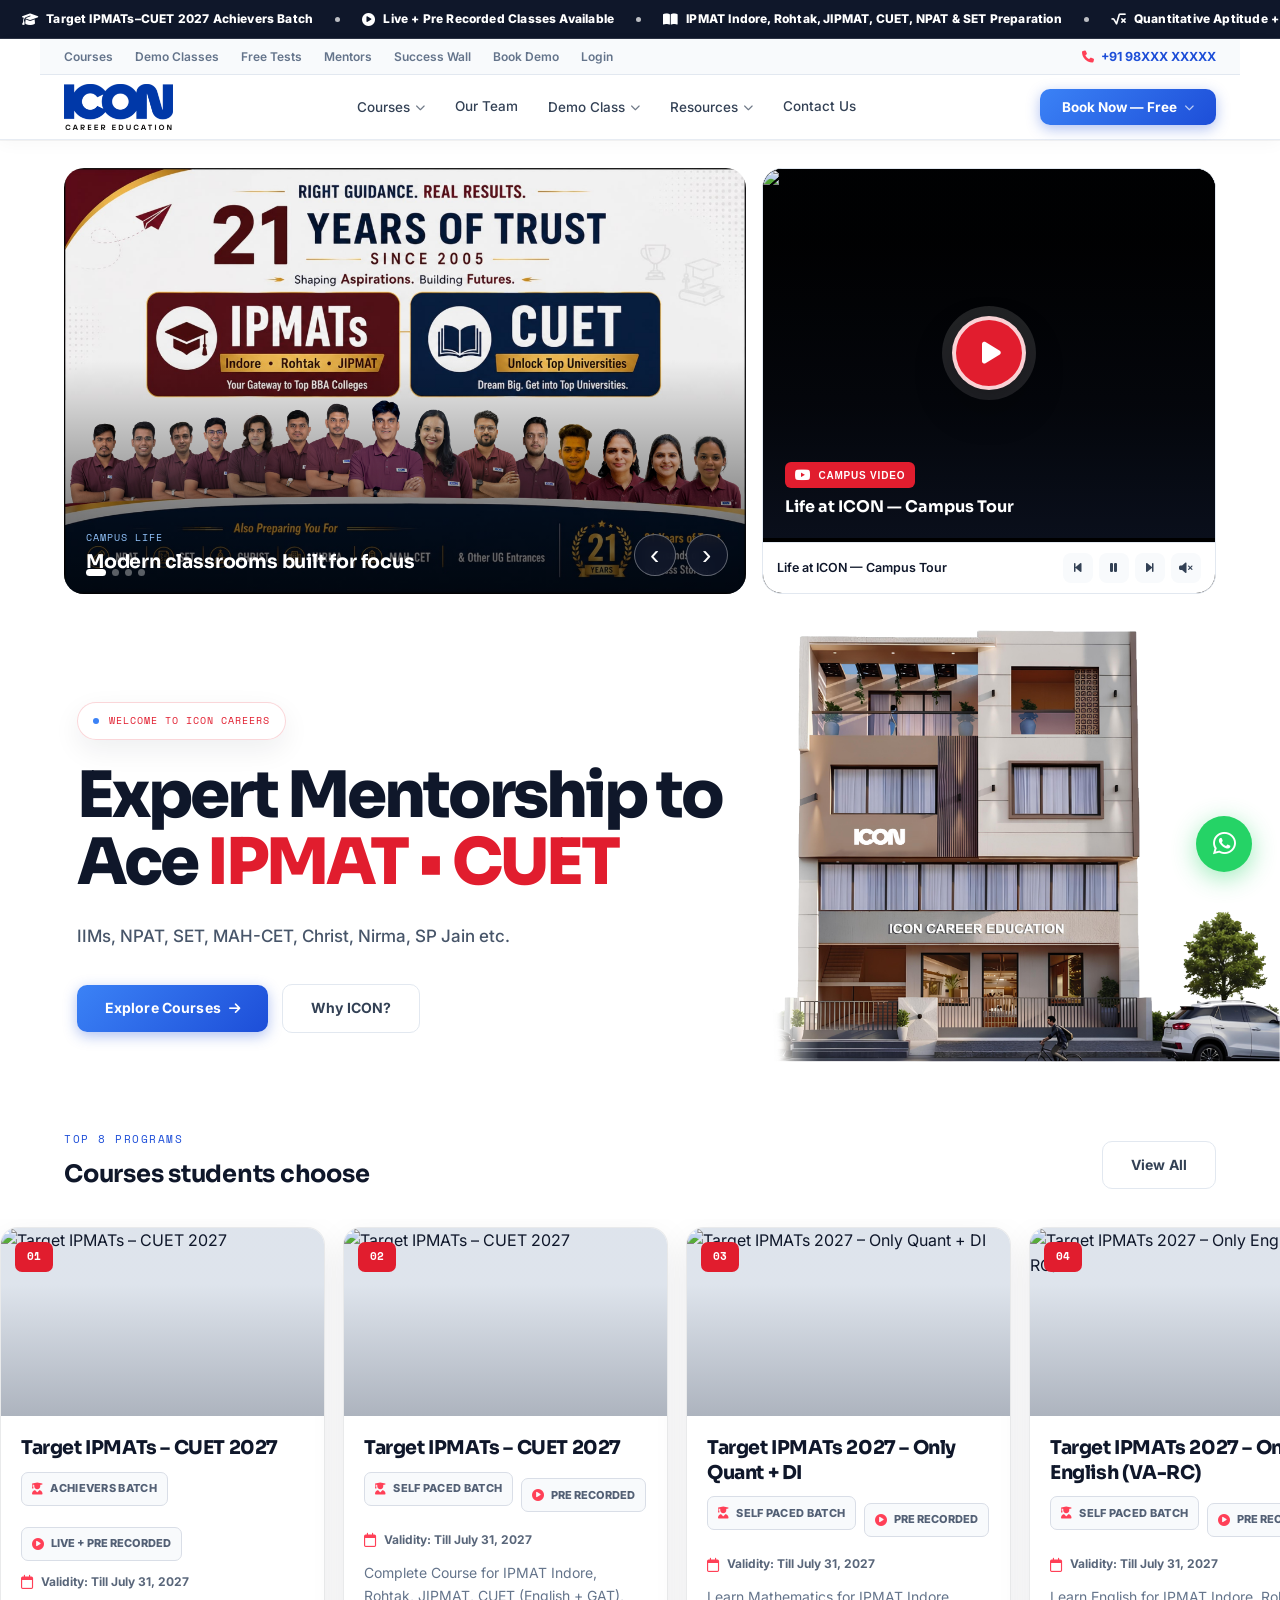
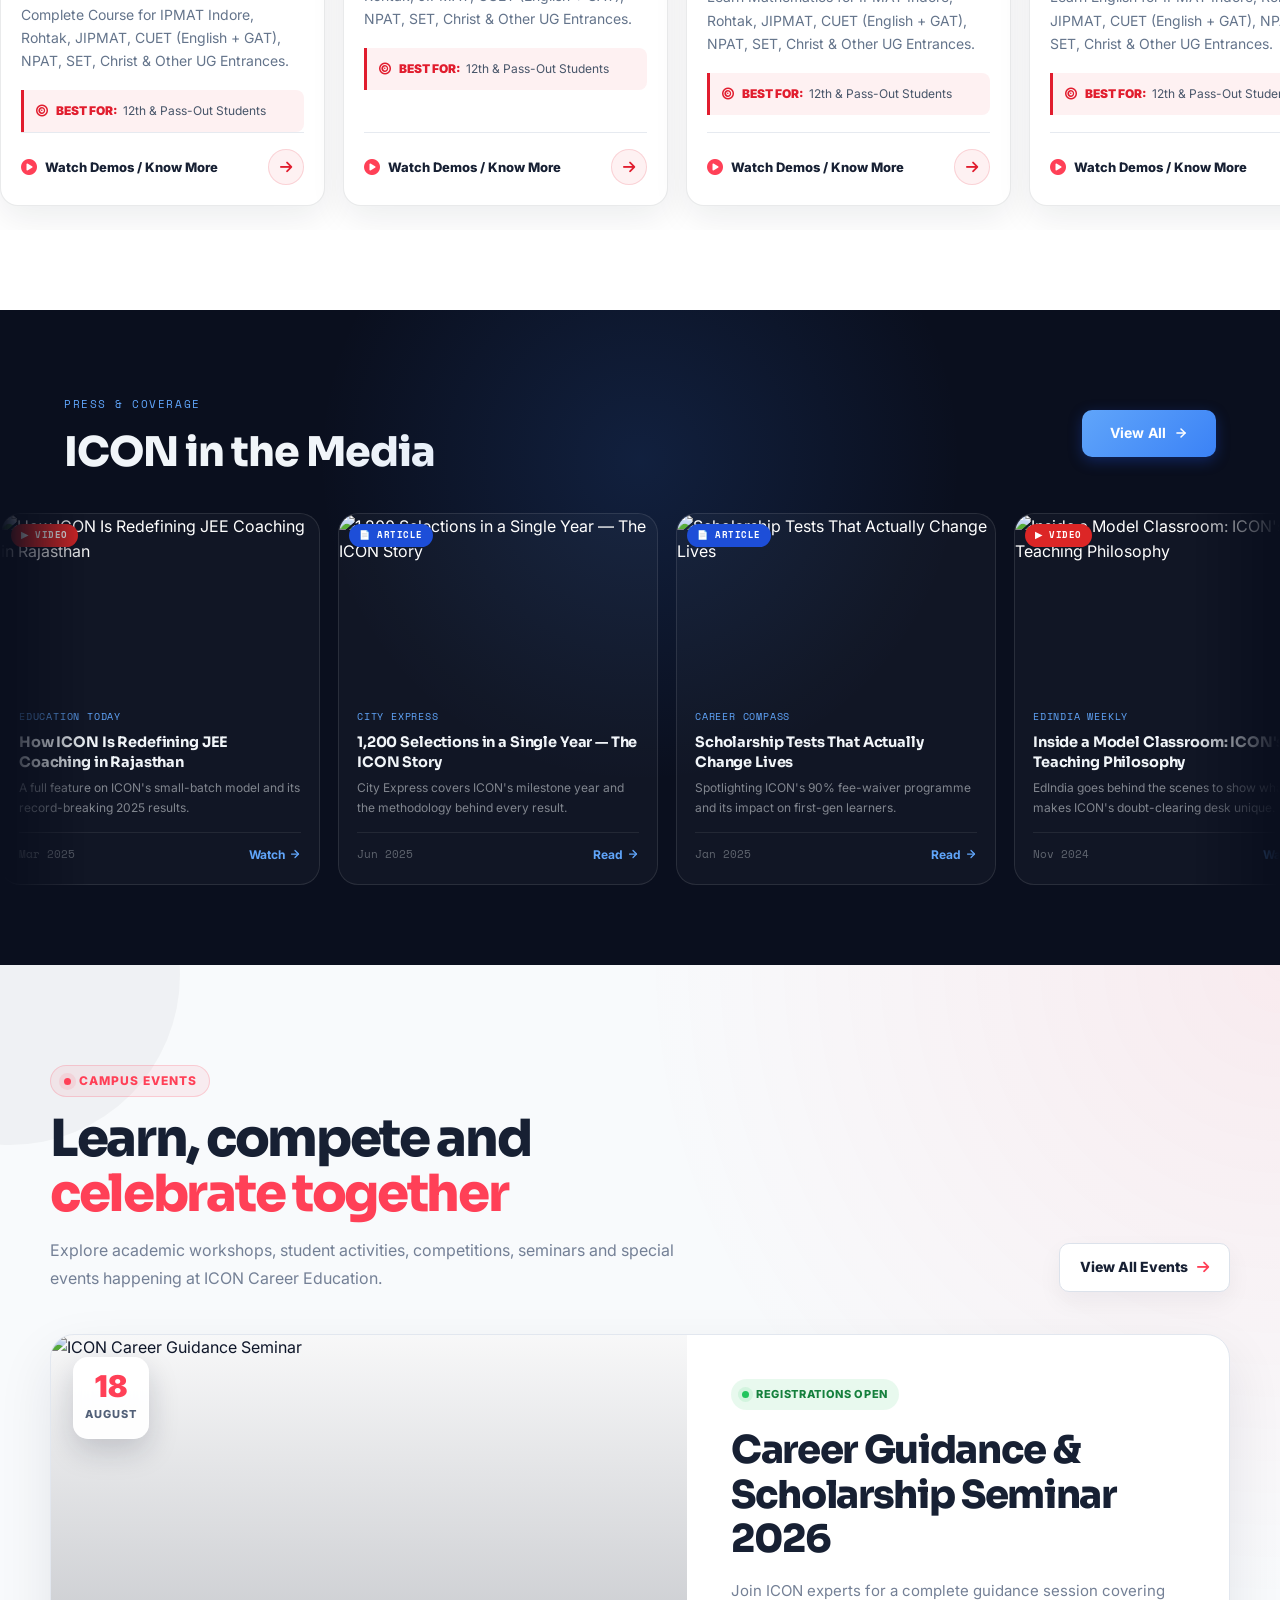
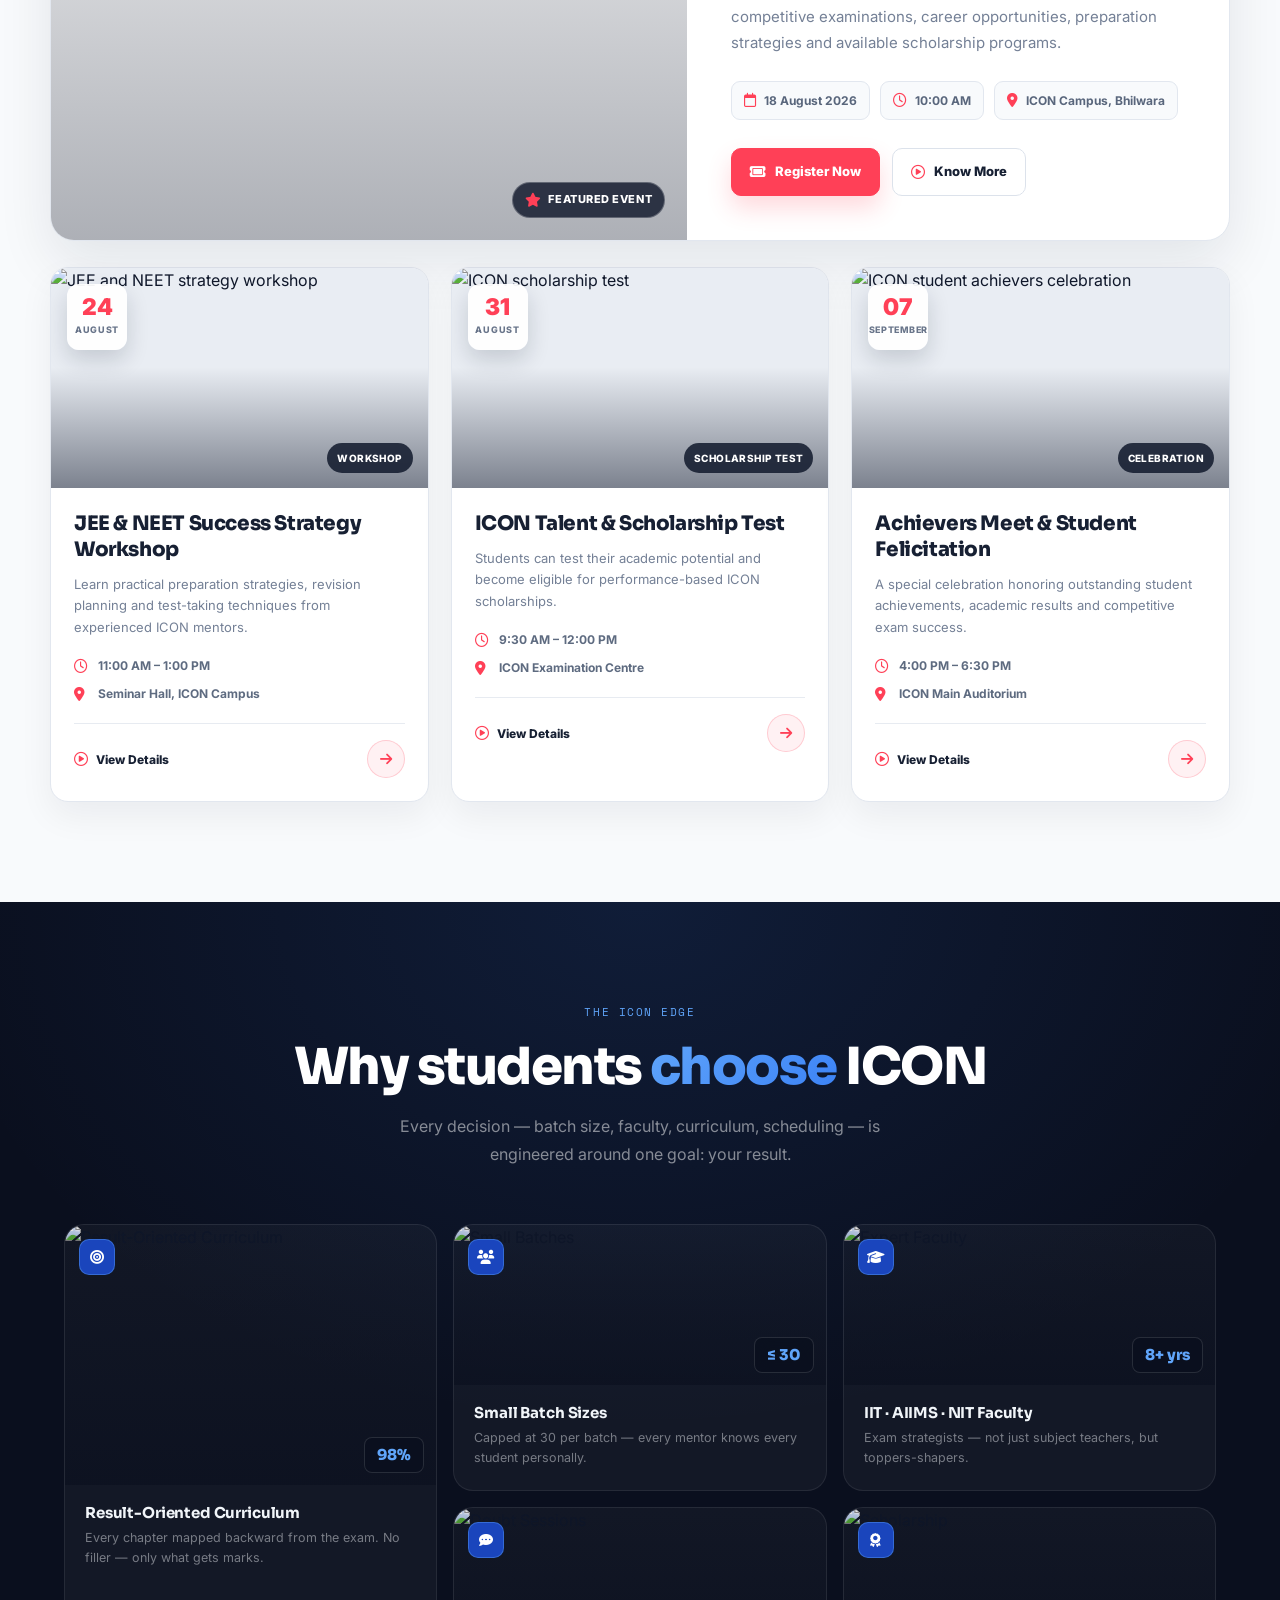
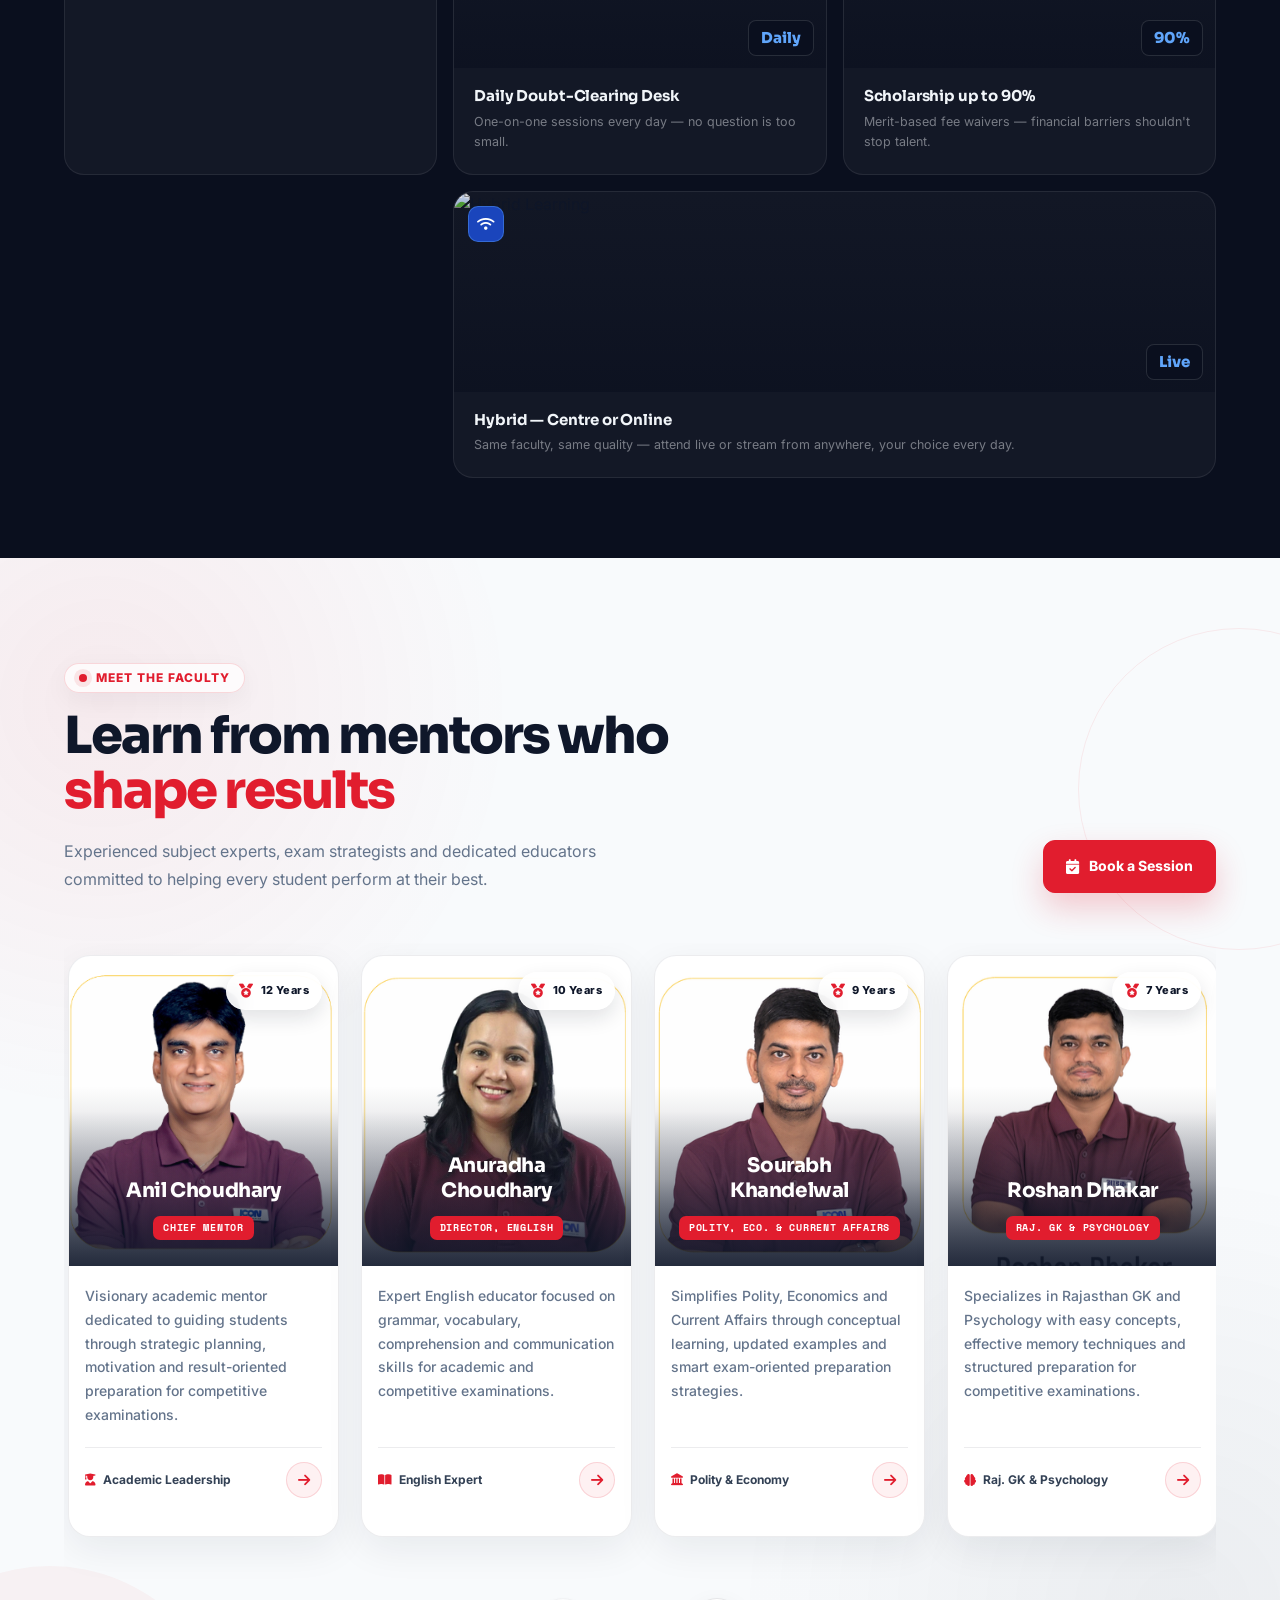
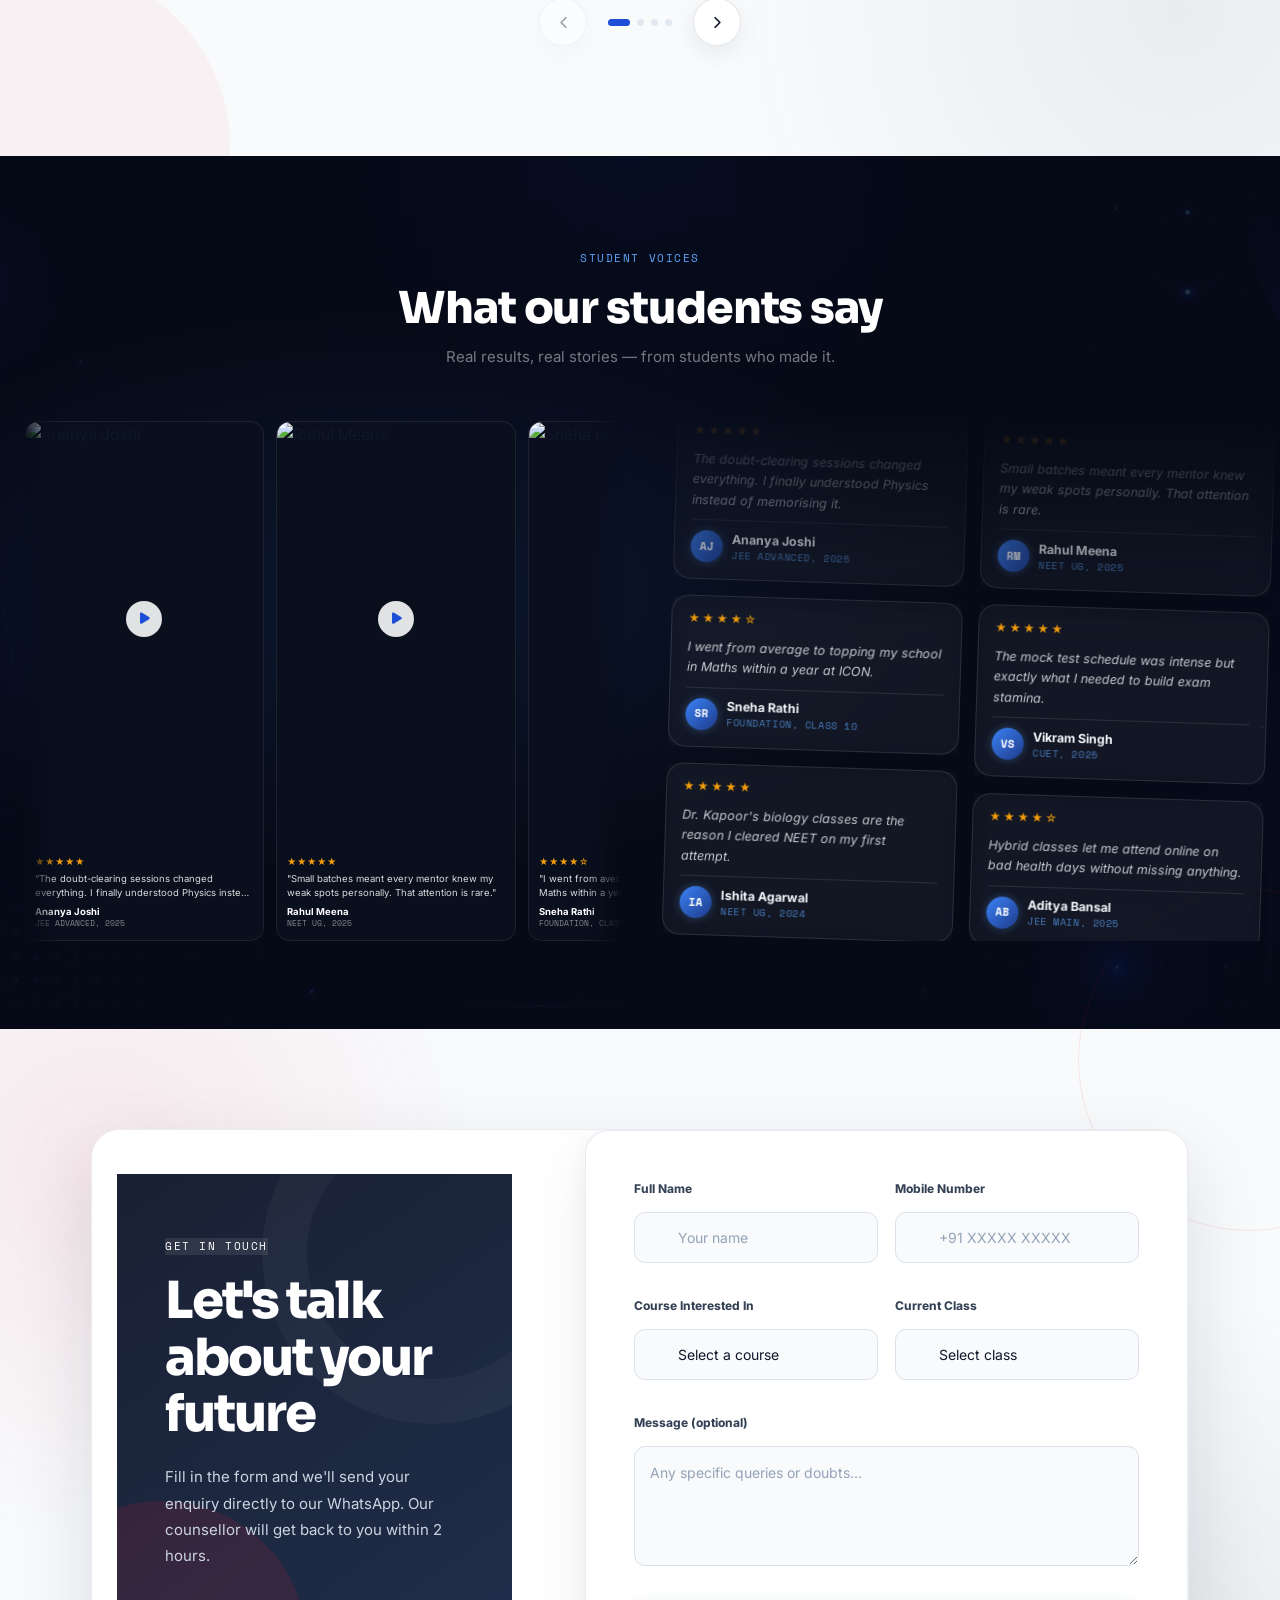
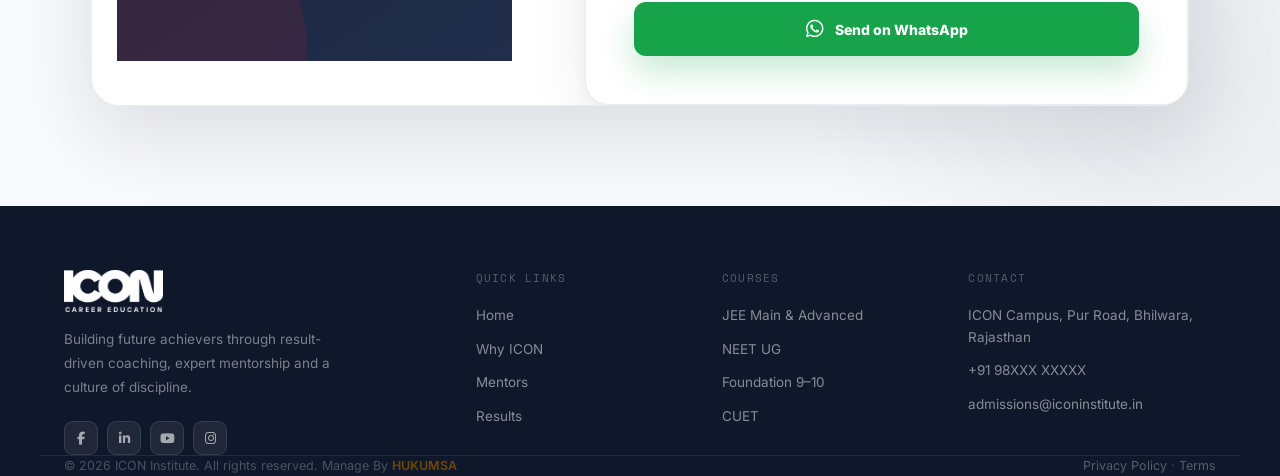
==== commit c1505531: "Initial commit" ====
--- a/index.html
+++ b/index.html
@@ -166,6 +166,8 @@
     background: #fff;
   }
 
+  
+
   .hero-fluid-container .hero-bottom.hero-building .hero-text p {
     max-width: 100%;
   }
@@ -244,6 +246,13 @@
     -webkit-backdrop-filter: none !important;
   }
 
+  /* Cube ki width aur height kam ki */
+  #cube-wrap {
+    width: 240px !important;
+    height: 240px !important;
+    perspective: 900px !important;
+  }
+
   #cube {
     width: 100%;
     height: 100%;
@@ -253,68 +262,73 @@
     animation: spinCube 8s linear 1 forwards;
   }
 
-  .intro-cube-face {
-    position: absolute;
-    inset: 0;
-    width: 300px;
-    height: 300px;
-    display: flex;
-    align-items: center;
-    justify-content: center;
-
-    /* Solid background se beech wali blur line remove */
-    background: #0f172a !important;
-    background-image: none !important;
-
-    border: 2px solid rgba(255, 255, 255, 0.1);
-    box-shadow: none !important;
-    filter: none !important;
-    backdrop-filter: none !important;
-    -webkit-filter: none !important;
-    -webkit-backdrop-filter: none !important;
-
-    backface-visibility: hidden;
-    -webkit-backface-visibility: hidden;
-  }
-
-  .intro-cube-face img {
-    display: block;
-    max-width: 80%;
-    max-height: 80%;
-    object-fit: contain;
-
-    box-shadow: none !important;
-    filter: none !important;
-    backdrop-filter: none !important;
-    -webkit-filter: none !important;
-    -webkit-backdrop-filter: none !important;
-
-    backface-visibility: hidden;
-    -webkit-backface-visibility: hidden;
-  }
-
+.intro-cube-face {
+  position: absolute;
+  inset: 0;
+  width: 240px;
+  height: 240px;
+  display: flex;
+  align-items: center;
+  justify-content: center;
+
+  /* Image ke peeche ka background bahut kam */
+  background: rgba(15, 23, 42, 0.08) !important;
+  background-image: none !important;
+
+  /* Border bhi almost invisible */
+  border: 1px solid rgba(255, 255, 255, 0.035);
+
+  box-shadow: none !important;
+  filter: none !important;
+  backdrop-filter: none !important;
+  -webkit-filter: none !important;
+  -webkit-backdrop-filter: none !important;
+
+  backface-visibility: hidden;
+  -webkit-backface-visibility: hidden;
+}
+
+.intro-cube-face img {
+  display: block;
+  max-width: 76%;
+  max-height: 76%;
+  object-fit: contain;
+
+  /* Image clear rahegi */
+  opacity: 0.9;
+
+  box-shadow: none !important;
+  filter: none !important;
+  backdrop-filter: none !important;
+  -webkit-filter: none !important;
+  -webkit-backdrop-filter: none !important;
+
+  backface-visibility: hidden;
+  -webkit-backface-visibility: hidden;
+}
+  /* Cube size 240px hai, isliye translateZ 120px */
   .intro-cube-front {
-    transform: rotateY(0deg) translateZ(150px);
+    transform: rotateY(0deg) translateZ(120px);
   }
 
   .intro-cube-back {
-    transform: rotateY(180deg) translateZ(150px);
+    transform: rotateY(180deg) translateZ(120px);
   }
 
   .intro-cube-left {
-    transform: rotateY(-90deg) translateZ(150px);
+    transform: rotateY(-90deg) translateZ(120px);
   }
 
   .intro-cube-right {
-    transform: rotateY(90deg) translateZ(150px);
+    transform: rotateY(90deg) translateZ(120px);
   }
 
   .intro-cube-top {
-    transform: rotateX(90deg) translateZ(150px);
+    transform: rotateX(90deg) translateZ(120px);
   }
 
   .intro-cube-bottom {
-    transform: rotateX(-90deg) translateZ(150px);
+    transform: rotateX(-90deg) translateZ(120px);
   }
 
   /* Rotation ke baad parda open */
@@ -330,8 +344,51 @@
     opacity: 0;
     transition: opacity 0.25s ease;
   }
+
+  /* Mobile responsive cube */
+  @media (max-width: 600px) {
+    #cube-wrap {
+      width: 190px !important;
+      height: 190px !important;
+      perspective: 750px !important;
+    }
+
+    .intro-cube-face {
+      width: 190px;
+      height: 190px;
+    }
+
+    .intro-cube-front {
+      transform: rotateY(0deg) translateZ(95px);
+    }
+
+    .intro-cube-back {
+      transform: rotateY(180deg) translateZ(95px);
+    }
+
+    .intro-cube-left {
+      transform: rotateY(-90deg) translateZ(95px);
+    }
+
+    .intro-cube-right {
+      transform: rotateY(90deg) translateZ(95px);
+    }
+
+    .intro-cube-top {
+      transform: rotateX(90deg) translateZ(95px);
+    }
+
+    .intro-cube-bottom {
+      transform: rotateX(-90deg) translateZ(95px);
+    }
+
+    .intro-cube-face img {
+      max-width: 74%;
+      max-height: 74%;
+      opacity: 0.72;
+    }
+  }
 </style>
-
 
 <!-- Intro Overlay -->
 <div
@@ -361,7 +418,7 @@
       background: #0f172a;
       z-index: 2;
       transform: translateX(0);
-      transition: transform 0.8s cubic-bezier(.77,0,.175,1);
+      transition: transform 0.8s cubic-bezier(.77, 0, .175, 1);
     "
   ></div>
 
@@ -377,7 +434,7 @@
       background: #0f172a;
       z-index: 2;
       transform: translateX(0);
-      transition: transform 0.8s cubic-bezier(.77,0,.175,1);
+      transition: transform 0.8s cubic-bezier(.77, 0, .175, 1);
     "
   ></div>
 
@@ -387,9 +444,9 @@
     style="
       position: relative;
       z-index: 3;
-      width: 300px;
-      height: 300px;
-      perspective: 1000px;
+      width: 240px;
+      height: 240px;
+      perspective: 900px;
     "
   >
 
@@ -448,7 +505,6 @@
   </div>
 
 </div>
-
 
 <script>
   document.addEventListener("DOMContentLoaded", function () {
@@ -471,107 +527,475 @@
   });
 </script>
 
-
-
-<!-- Header -->
+<!-- ======================================
+     TOP COURSE ANNOUNCEMENT TICKER START
+======================================= -->
+
+<div class="icon-course-ticker">
+
+  <div class="icon-course-ticker-track">
+
+    <!-- FIRST SET -->
+
+    <a href="#courses" class="icon-ticker-item">
+      <i class="fa-solid fa-graduation-cap"></i>
+      Target IPMATs–CUET 2027 Achievers Batch
+    </a>
+
+    <span class="icon-ticker-dot"></span>
+
+    <a href="#courses" class="icon-ticker-item">
+      <i class="fa-solid fa-circle-play"></i>
+      Live + Pre Recorded Classes Available
+    </a>
+
+    <span class="icon-ticker-dot"></span>
+
+    <a href="#courses" class="icon-ticker-item">
+      <i class="fa-solid fa-book-open"></i>
+      IPMAT Indore, Rohtak, JIPMAT, CUET, NPAT &amp; SET Preparation
+    </a>
+
+    <span class="icon-ticker-dot"></span>
+
+    <a href="#courses" class="icon-ticker-item">
+      <i class="fa-solid fa-square-root-variable"></i>
+      Quantitative Aptitude + Data Interpretation Courses
+    </a>
+
+    <span class="icon-ticker-dot"></span>
+
+    <a href="#courses" class="icon-ticker-item">
+      <i class="fa-solid fa-language"></i>
+      English VA–RC Self-Paced Batch
+    </a>
+
+    <span class="icon-ticker-dot"></span>
+
+    <a
+      href="#contact"
+      class="icon-ticker-item"
+      onclick="
+        if (typeof openBookingForm === 'function') {
+          openBookingForm('Free Demo Class');
+        }
+      "
+    >
+      <i class="fa-solid fa-video"></i>
+      Book Your Free Demo Class
+    </a>
+
+    <span class="icon-ticker-dot"></span>
+
+    <!-- DUPLICATE SET FOR SMOOTH INFINITE MOVEMENT -->
+
+    <a href="#courses" class="icon-ticker-item">
+      <i class="fa-solid fa-graduation-cap"></i>
+      Target IPMATs–CUET 2027 Achievers Batch
+    </a>
+
+    <span class="icon-ticker-dot"></span>
+
+    <a href="#courses" class="icon-ticker-item">
+      <i class="fa-solid fa-circle-play"></i>
+      Live + Pre Recorded Classes Available
+    </a>
+
+    <span class="icon-ticker-dot"></span>
+
+    <a href="#courses" class="icon-ticker-item">
+      <i class="fa-solid fa-book-open"></i>
+      IPMAT Indore, Rohtak, JIPMAT, CUET, NPAT &amp; SET Preparation
+    </a>
+
+    <span class="icon-ticker-dot"></span>
+
+    <a href="#courses" class="icon-ticker-item">
+      <i class="fa-solid fa-square-root-variable"></i>
+      Quantitative Aptitude + Data Interpretation Courses
+    </a>
+
+    <span class="icon-ticker-dot"></span>
+
+    <a href="#courses" class="icon-ticker-item">
+      <i class="fa-solid fa-language"></i>
+      English VA–RC Self-Paced Batch
+    </a>
+
+    <span class="icon-ticker-dot"></span>
+
+    <a
+      href="#contact"
+      class="icon-ticker-item"
+      onclick="
+        if (typeof openBookingForm === 'function') {
+          openBookingForm('Free Demo Class');
+        }
+      "
+    >
+      <i class="fa-solid fa-video"></i>
+      Book Your Free Demo Class
+    </a>
+
+    <span class="icon-ticker-dot"></span>
+
+  </div>
+
+</div>
+
+<style>
+  .icon-course-ticker {
+  background: #0f172a;
+  border-bottom: 1px solid rgba(255, 255, 255, 0.12);
+}
+
+.icon-course-ticker::before {
+  background: linear-gradient(
+    to right,
+    #0f172a,
+    rgba(15, 23, 42, 0)
+  );
+}
+
+.icon-course-ticker::after {
+  background: linear-gradient(
+    to left,
+    #0f172a,
+    rgba(15, 23, 42, 0)
+  );
+}
+
+.icon-ticker-item {
+  color: #ffffff;
+}
+
+.icon-ticker-item i {
+  color: #ff4057;
+}
+
+.icon-ticker-dot {
+  background: #ff4057;
+}
+
+  .icon-course-ticker-track {
+    width: max-content;
+    min-width: max-content;
+
+    display: flex;
+    align-items: center;
+
+    animation: iconCourseTickerMove 38s linear infinite;
+    will-change: transform;
+  }
+
+  .icon-course-ticker:hover
+  .icon-course-ticker-track {
+    animation-play-state: paused;
+  }
+
+  .icon-ticker-item {
+    min-height: 38px;
+    padding: 0 22px;
+
+    display: inline-flex;
+    align-items: center;
+    gap: 8px;
+
+    color: #ffffff;
+    font-size: 12px;
+    font-weight: 800;
+    line-height: 1;
+    letter-spacing: 0.015em;
+    text-decoration: none;
+    white-space: nowrap;
+
+    transition: opacity 0.2s ease;
+  }
+
+  .icon-ticker-item:hover {
+    color: #ffffff;
+    opacity: 0.82;
+  }
+
+  .icon-ticker-item i {
+    font-size: 13px;
+    color: #ffffff;
+  }
+
+  .icon-ticker-dot {
+    width: 5px;
+    height: 5px;
+    flex: 0 0 5px;
+
+    display: block;
+
+    border-radius: 50%;
+    background: rgba(255, 255, 255, 0.72);
+  }
+
+  @keyframes iconCourseTickerMove {
+    from {
+      transform: translateX(0);
+    }
+
+    to {
+      transform: translateX(-50%);
+    }
+  }
+
+  @media (max-width: 768px) {
+    .icon-course-ticker {
+      height: 35px;
+    }
+
+    .icon-ticker-item {
+      min-height: 35px;
+      padding: 0 17px;
+      font-size: 11px;
+    }
+
+    .icon-course-ticker-track {
+      animation-duration: 30s;
+    }
+
+    .icon-course-ticker::before,
+    .icon-course-ticker::after {
+      width: 25px;
+    }
+  }
+
+  @media (max-width: 480px) {
+    .icon-course-ticker {
+      height: 34px;
+    }
+
+    .icon-ticker-item {
+      min-height: 34px;
+      padding: 0 14px;
+      font-size: 10px;
+    }
+
+    .icon-ticker-item i {
+      font-size: 11px;
+    }
+
+    .icon-course-ticker-track {
+      animation-duration: 25s;
+    }
+  }
+
+  @media (prefers-reduced-motion: reduce) {
+    .icon-course-ticker-track {
+      animation-play-state: paused;
+    }
+  }
+</style>
+
+<!-- ======================================
+     TOP COURSE ANNOUNCEMENT TICKER END
+======================================= -->
+
+<!-- =========================
+     HEADER START
+========================= -->
+
+<!-- =========================
+     HEADER START
+========================= -->
+
 <header>
 
+  <!-- TOP BAR -->
   <div class="nav-topbar wrap">
-    <a href="past-papers.html">Past Papers</a>
-    <a href="blog.html">Blog</a>
-    <a href="#footer">Contact Us</a>
-
-    <a href="tel:+919800000000" class="call-link">
+
+    <a href="#courses">
+      Courses
+    </a>
+
+    <a href="#demo-classes">
+      Demo Classes
+    </a>
+
+    <a href="#free-tests">
+      Free Tests
+    </a>
+
+    <a href="#mentors">
+      Mentors
+    </a>
+
+    <a href="#success-wall">
+      Success Wall
+    </a>
+
+    <a
+      href="#contact"
+      onclick="openBookingForm('Book Demo')"
+    >
+      Book Demo
+    </a>
+
+    <a
+      href="https://web.classplusapp.com/login"
+      target="_blank"
+      rel="noopener noreferrer"
+    >
+      Login
+    </a>
+
+    <a
+      href="tel:+919800000000"
+      class="call-link"
+    >
       <i class="fa-solid fa-phone"></i>
       +91 98XXX XXXXX
     </a>
+
   </div>
 
+  <!-- MAIN NAVBAR -->
   <div class="wrap nav">
 
+    <!-- LOGO -->
     <a href="#home" class="logo">
-      <img src="logo.png" alt="ICON Institute" class="logo-img">
+
+      <img
+        src="logo.png"
+        alt="ICON Institute"
+        class="logo-img"
+      >
+
     </a>
 
+    <!-- MAIN NAVIGATION -->
     <ul class="nav-links" id="navLinks">
 
+      <!-- COURSES -->
       <li id="dd-courses">
 
-        <button onclick="toggleDD('dd-courses')">
+        <button
+          type="button"
+          onclick="toggleDD('dd-courses')"
+        >
           Courses
+
           <i class="fa-solid fa-chevron-down dd-chev"></i>
         </button>
 
         <div class="dropdown">
 
-          <a href="#">
+          <a href="#courses">
+
             <div class="dd-icon">
               <i class="fa-solid fa-book-open"></i>
             </div>
 
             <div class="dd-text">
-              <strong>JEE Main &amp; Advanced</strong>
-              <span>Class 11–12 · 2 Years</span>
+              <strong>
+                Target IPMATs–CUET 2027
+              </strong>
+
+              <span>
+                Achievers Batch
+              </span>
             </div>
+
           </a>
 
-          <a href="#">
+          <a href="#courses">
+
             <div class="dd-icon">
-              <i class="fa-solid fa-heart-pulse"></i>
+              <i class="fa-solid fa-circle-play"></i>
             </div>
 
             <div class="dd-text">
-              <strong>NEET UG</strong>
-              <span>Class 11–12 · 2 Years</span>
+              <strong>
+                IPMATs–CUET Self Paced
+              </strong>
+
+              <span>
+                Pre-recorded preparation
+              </span>
             </div>
+
           </a>
 
-          <a href="#">
+          <a href="#courses">
+
             <div class="dd-icon">
-              <i class="fa-solid fa-layer-group"></i>
+              <i class="fa-solid fa-calculator"></i>
             </div>
 
             <div class="dd-text">
-              <strong>Foundation 9–10</strong>
-              <span>Class 9–10 · 2 Years</span>
+              <strong>
+                Only Quant + DI
+              </strong>
+
+              <span>
+                IPMAT and CUET preparation
+              </span>
             </div>
+
           </a>
 
-          <a href="#">
+          <a href="#courses">
+
             <div class="dd-icon">
-              <i class="fa-solid fa-desktop"></i>
+              <i class="fa-solid fa-language"></i>
             </div>
 
             <div class="dd-text">
-              <strong>CUET Prep</strong>
-              <span>Class 12 · 1 Year</span>
+              <strong>
+                Only English VA-RC
+              </strong>
+
+              <span>
+                Verbal ability preparation
+              </span>
             </div>
+
           </a>
 
           <div class="dd-divider"></div>
 
           <a href="#courses">
+
             <div class="dd-icon">
               <i class="fa-solid fa-grip"></i>
             </div>
 
             <div class="dd-text">
-              <strong>View All 10 Courses</strong>
-              <span>Explore full catalog</span>
+              <strong>
+                View All Courses
+              </strong>
+
+              <span>
+                Explore complete course catalog
+              </span>
             </div>
+
           </a>
 
         </div>
+
       </li>
 
+      <!-- OUR TEAM -->
       <li>
-        <a href="#mentors">Our Team</a>
+        <a href="#mentors">
+          Our Team
+        </a>
       </li>
 
+      <!-- DEMO CLASS -->
       <li id="dd-demo">
 
-        <button onclick="toggleDD('dd-demo')">
+        <button
+          type="button"
+          onclick="toggleDD('dd-demo')"
+        >
           Demo Class
+
           <i class="fa-solid fa-chevron-down dd-chev"></i>
         </button>
 
@@ -581,135 +1005,233 @@
             href="#contact"
             onclick="openBookingForm('Personal Counselling')"
           >
+
             <div class="dd-icon">
               <i class="fa-solid fa-user-check"></i>
             </div>
 
             <div class="dd-text">
-              <strong>Personal Counselling</strong>
-              <span>1-on-1 session with our advisor</span>
+              <strong>
+                Personal Counselling
+              </strong>
+
+              <span>
+                1-on-1 session with our advisor
+              </span>
             </div>
+
           </a>
 
           <a
             href="#contact"
             onclick="openBookingForm('Live Demo Class')"
           >
+
             <div class="dd-icon">
               <i class="fa-solid fa-video"></i>
             </div>
 
             <div class="dd-text">
-              <strong>Live Demo Class</strong>
-              <span>Join a free live session today</span>
+              <strong>
+                Live Demo Class
+              </strong>
+
+              <span>
+                Join a free live session today
+              </span>
             </div>
+
           </a>
 
         </div>
+
       </li>
 
+      <!-- RESOURCES -->
       <li id="dd-res">
 
-        <button onclick="toggleDD('dd-res')">
+        <button
+          type="button"
+          onclick="toggleDD('dd-res')"
+        >
           Resources
+
           <i class="fa-solid fa-chevron-down dd-chev"></i>
         </button>
 
         <div class="dropdown">
 
           <a href="past-papers.html">
+
             <div class="dd-icon">
               <i class="fa-solid fa-file-lines"></i>
             </div>
 
             <div class="dd-text">
-              <strong>Past Papers</strong>
-              <span>JEE, NEET, Board archives</span>
+              <strong>
+                Past Papers
+              </strong>
+
+              <span>
+                IPMAT, CUET and entrance archives
+              </span>
             </div>
+
           </a>
 
           <a href="blog.html">
+
             <div class="dd-icon">
               <i class="fa-solid fa-pen"></i>
             </div>
 
             <div class="dd-text">
-              <strong>Blog</strong>
-              <span>Tips, strategies, student stories</span>
+              <strong>
+                Blog
+              </strong>
+
+              <span>
+                Tips, strategies and student stories
+              </span>
             </div>
+
           </a>
 
-        </div>
+          <a href="#free-tests">
+
+            <div class="dd-icon">
+              <i class="fa-solid fa-clipboard-check"></i>
+            </div>
+
+            <div class="dd-text">
+              <strong>
+                Free Tests
+              </strong>
+
+              <span>
+                Practice tests and mock exams
+              </span>
+            </div>
+
+          </a>
+
+        </div>
+
       </li>
 
+      <!-- CONTACT -->
       <li>
-        <a href="#footer">Contact Us</a>
+        <a href="#footer">
+          Contact Us
+        </a>
       </li>
 
     </ul>
 
+    <!-- RIGHT SIDE CTA -->
     <div class="nav-cta">
 
-      <button
-        class="btn-book"
-        onclick="toggleDD('dd-book')"
-        style="position: relative;"
+      <div
+        class="nav-book-wrapper"
+        id="dd-book-wrapper"
       >
-        Book Now — Free
-        <i class="fa-solid fa-chevron-down dd-chev"></i>
+
+        <button
+          class="btn-book"
+          type="button"
+          onclick="toggleBookDropdown(event)"
+        >
+          Book Now — Free
+
+          <i class="fa-solid fa-chevron-down dd-chev"></i>
+        </button>
 
         <div
-          class="dropdown"
+          class="dropdown book-dropdown"
           id="dd-book"
-          style="
-            left: auto;
-            right: 0;
-            transform: none;
-            min-width: 240px;
-          "
         >
 
           <a
             href="#contact"
             onclick="openBookingForm('Personal Counselling')"
           >
+
             <div class="dd-icon">
               <i class="fa-solid fa-user-check"></i>
             </div>
 
             <div class="dd-text">
-              <strong>Personal Counselling</strong>
-              <span>1-on-1 session with our advisor</span>
+              <strong>
+                Personal Counselling
+              </strong>
+
+              <span>
+                1-on-1 session with our advisor
+              </span>
             </div>
+
           </a>
 
           <a
             href="#contact"
             onclick="openBookingForm('Live Demo Class')"
           >
+
             <div class="dd-icon">
               <i class="fa-solid fa-video"></i>
             </div>
 
             <div class="dd-text">
-              <strong>Live Demo Class</strong>
-              <span>Reserve your free seat</span>
+              <strong>
+                Live Demo Class
+              </strong>
+
+              <span>
+                Reserve your free seat
+              </span>
             </div>
+
           </a>
 
         </div>
-      </button>
-
+
+      </div>
+
+      <!-- MOBILE BUTTON -->
       <button
         class="burger"
-        aria-label="Menu"
-        onclick="document.getElementById('navLinks').classList.toggle('nav-open')"
+        type="button"
+        aria-label="Open navigation menu"
+        aria-controls="navLinks"
+        aria-expanded="false"
+        onclick="toggleMobileNavigation(this)"
       >
+
         <svg viewBox="0 0 24 24">
-          <line x1="3" y1="6" x2="21" y2="6"/>
-          <line x1="3" y1="12" x2="21" y2="12"/>
-          <line x1="3" y1="18" x2="21" y2="18"/>
+
+          <line
+            x1="3"
+            y1="6"
+            x2="21"
+            y2="6"
+          ></line>
+
+          <line
+            x1="3"
+            y1="12"
+            x2="21"
+            y2="12"
+          ></line>
+
+          <line
+            x1="3"
+            y1="18"
+            x2="21"
+            y2="18"
+          ></line>
+
         </svg>
+
       </button>
 
     </div>
@@ -717,6 +1239,133 @@
   </div>
 
 </header>
+
+<script>
+  function toggleMobileNavigation(button) {
+    const navLinks =
+      document.getElementById("navLinks");
+
+    if (!navLinks) {
+      return;
+    }
+
+    const isOpen =
+      navLinks.classList.toggle("nav-open");
+
+    button.setAttribute(
+      "aria-expanded",
+      String(isOpen)
+    );
+  }
+
+  function toggleBookDropdown(event) {
+    event.stopPropagation();
+
+    const wrapper =
+      document.getElementById(
+        "dd-book-wrapper"
+      );
+
+    if (!wrapper) {
+      return;
+    }
+
+    wrapper.classList.toggle("open");
+  }
+
+  document.addEventListener(
+    "click",
+    function (event) {
+      const wrapper =
+        document.getElementById(
+          "dd-book-wrapper"
+        );
+
+      if (
+        wrapper &&
+        !wrapper.contains(event.target)
+      ) {
+        wrapper.classList.remove("open");
+      }
+    }
+  );
+</script>
+
+<style>
+  /* TOP BAR LINKS */
+  .nav-topbar {
+    display: flex;
+    align-items: center;
+    gap: 22px;
+  }
+
+  .nav-topbar > a {
+    color: inherit;
+    font-size: 12px;
+    font-weight: 600;
+    text-decoration: none;
+    white-space: nowrap;
+  }
+
+  .nav-topbar > a:hover {
+    color: #ff4057;
+  }
+
+  .nav-topbar .call-link {
+    margin-left: auto;
+
+    display: inline-flex;
+    align-items: center;
+    gap: 7px;
+  }
+
+  .nav-topbar .call-link i {
+    color: #ff4057;
+  }
+
+  /* BOOK NOW DROPDOWN FIX */
+  .nav-book-wrapper {
+    position: relative;
+  }
+
+  .nav-book-wrapper .book-dropdown {
+    left: auto;
+    right: 0;
+    transform: none;
+    min-width: 260px;
+  }
+
+  .nav-book-wrapper.open .book-dropdown {
+    opacity: 1;
+    visibility: visible;
+    pointer-events: auto;
+    transform: translateY(0);
+  }
+
+  @media (max-width: 1100px) {
+    .nav-topbar {
+      gap: 14px;
+      overflow-x: auto;
+      scrollbar-width: none;
+    }
+
+    .nav-topbar::-webkit-scrollbar {
+      display: none;
+    }
+
+    .nav-topbar .call-link {
+      margin-left: 0;
+    }
+  }
+</style>
+
+<!-- =========================
+     HEADER END
+========================= -->
+
+<!-- =========================
+     HEADER END
+========================= -->
 
 
 <!-- Hero -->
@@ -1299,76 +1948,163 @@
 
 <script src="https://www.youtube.com/iframe_api"></script>
 
-
-
-
+</section>
+
+<!-- ...2nd section.... -->
 
 <section>
   
-<div class="container-fluid hero-fluid-container">
-
-  <div class="hero-bottom hero-building">
-
-    <div class="hero-building-image-wrap">
-
-      <img
-        src="img/icon.png"
-        alt="ICON Career Education Building"
-        class="hero-building-image"
-      >
+  <div class="container-fluid hero-fluid-container">
+
+    <div class="hero-bottom hero-building">
+
+      <div class="hero-building-image-wrap">
+
+        <img
+          src="img/icon.png"
+          alt="ICON Career Education Building"
+          class="hero-building-image"
+        >
+
+      </div>
+
+      <div class="hero-text">
+
+        <div class="hero-badge">
+          <span class="pulse"></span>
+          Welcome to ICON Careers
+        </div>
+
+        <h1>
+          Expert Mentorship to Ace
+          <span class="accent">IPMAT • CUET</span>
+        </h1>
+
+        <p>
+          IIMs, NPAT, SET, MAH-CET, Christ, Nirma, SP Jain etc.
+        </p>
+
+        <div class="hero-ctas">
+
+          <a
+            href="#courses"
+            class="btn btn-primary"
+          >
+            Explore Courses
+            <i class="fa-solid fa-arrow-right"></i>
+          </a>
+
+          <a
+            href="#why"
+            class="btn btn-ghost"
+          >
+            Why ICON?
+          </a>
+
+        </div>
+
+      </div>
 
     </div>
 
-    <div class="hero-text">
-
-      <div class="hero-badge">
-        <span class="pulse"></span>
-        Admissions Open 2026–27
-      </div>
-
-      <h1>
-        Where Every Student
-        <br>
-        Becomes an <span class="accent">ICON</span>
-      </h1>
-
-      <p>
-        Result-driven coaching for JEE, NEET, Boards &amp; beyond —
-        expert mentors, small batches, and a track record that speaks
-        for itself.
-      </p>
-
-      <div class="hero-ctas">
-
-        <a
-          href="#courses"
-          class="btn btn-primary"
-        >
-          Explore Courses
-          <i class="fa-solid fa-arrow-right"></i>
-        </a>
-
-        <a
-          href="#why"
-          class="btn btn-ghost"
-        >
-          Why ICON?
-        </a>
-
-      </div>
-
-    </div>
-
   </div>
 
-</div>
-
 </section>
 
-
+<!-- =========================
+     COURSES SECTION START
+========================= -->
 
 <section class="courses" id="courses">
 
+  <style>
+    #courses .course-meta-row {
+      display: flex;
+      align-items: center;
+      flex-wrap: wrap;
+      gap: 8px;
+      margin-bottom: 16px;
+    }
+
+    #courses .course-meta-row .course-class,
+    #courses .course-duration-top {
+      min-height: 34px;
+      padding: 7px 10px;
+
+      display: inline-flex;
+      align-items: center;
+      gap: 7px;
+
+      border: 1px solid #d9dee7;
+      border-radius: 7px;
+
+      background: #f8fafc;
+      color: #536075;
+
+      font-size: 11px;
+      font-weight: 800;
+      line-height: 1;
+      text-transform: uppercase;
+      white-space: nowrap;
+    }
+
+    #courses .course-meta-row .course-class i,
+    #courses .course-duration-top i {
+      color: #ff4057;
+      font-size: 12px;
+    }
+
+    #courses .course-bottom {
+      margin-top: auto;
+      padding-top: 16px;
+
+      display: flex;
+      align-items: center;
+      justify-content: space-between;
+      gap: 14px;
+
+      border-top: 1px solid #e6eaf0;
+    }
+
+    #courses .course-watch-link {
+      display: inline-flex;
+      align-items: center;
+      gap: 8px;
+
+      color: #172033;
+      font-size: 13px;
+      font-weight: 800;
+      line-height: 1.3;
+      text-decoration: none;
+    }
+
+    #courses .course-watch-link i {
+      color: #ff4057;
+      font-size: 16px;
+    }
+
+    #courses .course-watch-link:hover {
+      color: #ff4057;
+    }
+
+    @media (max-width: 480px) {
+      #courses .course-meta-row {
+        gap: 6px;
+      }
+
+      #courses .course-meta-row .course-class,
+      #courses .course-duration-top {
+        padding: 7px 8px;
+        font-size: 10px;
+      }
+
+      #courses .course-watch-link {
+        max-width: 180px;
+        font-size: 11px;
+      }
+    }
+  </style>
+
   <div class="wrap">
 
     <div class="courses-heading-row">
@@ -1376,7 +2112,7 @@
       <div class="courses-heading">
 
         <div class="label">
-          Top 10 Programs
+          Top 8 Programs
         </div>
 
         <h2>
@@ -1403,6 +2139,444 @@
   </div>
 
 </section>
+
+<script>
+  (function () {
+
+    const courses = [
+
+      /* COURSE 1 */
+      {
+        title: "Target IPMATs – CUET 2027",
+        className: "Achievers Batch",
+        duration: "Live + Pre Recorded",
+        validity: "Till July 31, 2027",
+
+        bestFor:
+          "12th & Pass-Out Students",
+
+        description:
+          "Complete Course for IPMAT Indore, Rohtak, JIPMAT, CUET (English + GAT), NPAT, SET, Christ & Other UG Entrances.",
+
+        image:
+          "https://images.unsplash.com/photo-1523240795612-9a054b0db644?w=700&h=450&fit=crop"
+      },
+
+      /* COURSE 2 */
+      {
+        title: "Target IPMATs – CUET 2027",
+        className: "Self Paced Batch",
+        duration: "Pre Recorded",
+        validity: "Till July 31, 2027",
+
+        bestFor:
+          "12th & Pass-Out Students",
+
+        description:
+          "Complete Course for IPMAT Indore, Rohtak, JIPMAT, CUET (English + GAT), NPAT, SET, Christ & Other UG Entrances.",
+
+        image:
+          "https://images.unsplash.com/photo-1434030216411-0b793f4b4173?w=700&h=450&fit=crop"
+      },
+
+      /* COURSE 3 */
+      {
+        title: "Target IPMATs 2027 – Only Quant + DI",
+        className: "Self Paced Batch",
+        duration: "Pre Recorded",
+        validity: "Till July 31, 2027",
+
+        bestFor:
+          "12th & Pass-Out Students",
+
+        description:
+          "Learn Mathematics for IPMAT Indore, Rohtak, JIPMAT, CUET (English + GAT), NPAT, SET, Christ & Other UG Entrances.",
+
+        image:
+          "https://images.unsplash.com/photo-1635070041078-e363dbe005cb?w=700&h=450&fit=crop"
+      },
+
+      /* COURSE 4 */
+      {
+        title: "Target IPMATs 2027 – Only English (VA-RC)",
+        className: "Self Paced Batch",
+        duration: "Pre Recorded",
+        validity: "Till July 31, 2027",
+
+        bestFor:
+          "12th & Pass-Out Students",
+
+        description:
+          "Learn English for IPMAT Indore, Rohtak, JIPMAT, CUET (English + GAT), NPAT, SET, Christ & Other UG Entrances.",
+
+        image:
+          "https://images.unsplash.com/photo-1455390582262-044cdead277a?w=700&h=450&fit=crop"
+      },
+
+      /* COURSE 5 */
+      {
+        title: "Target IPMAT – CUET 2028",
+        className: "Self Paced Batch",
+        duration: "Pre Recorded",
+        validity: "Till July 31, 2028",
+
+        bestFor:
+          "11th Students",
+
+        description:
+          "Comprehensive Course for IPMAT Indore, Rohtak, JIPMAT, CUET (English + GAT), NPAT, SET, Christ & Other UG Entrances.",
+
+        image:
+          "https://images.unsplash.com/photo-1509062522246-3755977927d7?w=700&h=450&fit=crop"
+      },
+
+      /* COURSE 6 */
+      {
+        title: "Target IPMAT – CUET 2028",
+        className: "Foundation Batch",
+        duration: "Live + Pre Recorded",
+        validity: "Till July 31, 2028",
+
+        bestFor:
+          "11th Students",
+
+        description:
+          "Comprehensive Course for IPMAT Indore, Rohtak, JIPMAT, CUET (English + GAT), NPAT, SET, Christ & Other UG Entrances.",
+
+        image:
+          "https://images.unsplash.com/photo-1524178232363-1fb2b075b655?w=700&h=450&fit=crop"
+      },
+
+      /* COURSE 7 */
+      {
+        title: "Target IPMATs 2028 – Only Quant + DI",
+        className: "Self Paced Batch",
+        duration: "Pre Recorded",
+        validity: "Till July 31, 2028",
+
+        bestFor:
+          "12th & Pass-Out Students",
+
+        description:
+          "Learn Mathematics for IPMAT Indore, Rohtak, JIPMAT, CUET (English + GAT), NPAT, SET, Christ & Other UG Entrances.",
+
+        image:
+          "https://images.unsplash.com/photo-1509228468518-180dd4864904?w=700&h=450&fit=crop"
+      },
+
+      /* COURSE 8 */
+      {
+        title: "Target IPMATs 2028 – Only English (VA-RC)",
+        className: "Self Paced Batch",
+        duration: "Pre Recorded",
+        validity: "Till July 31, 2028",
+
+        bestFor:
+          "12th & Pass-Out Students",
+
+        description:
+          "Learn English for IPMAT Indore, Rohtak, JIPMAT, CUET (English + GAT), NPAT, SET, Christ & Other UG Entrances.",
+
+        image:
+          "https://images.unsplash.com/photo-1544717305-2782549b5136?w=700&h=450&fit=crop"
+      }
+    ];
+
+    function createCourseCard(course, index) {
+
+      return `
+        <article class="icon-course-card">
+
+          <div class="course-image">
+
+            <img
+              src="${course.image}"
+              alt="${course.title}"
+              loading="lazy"
+            >
+
+            <span class="course-number">
+              ${String(index + 1).padStart(2, "0")}
+            </span>
+
+          </div>
+
+          <div class="course-content">
+
+            <h3 class="course-title">
+              ${course.title}
+            </h3>
+
+            <!-- BATCH + COURSE TYPE -->
+            <div class="course-meta-row">
+
+              <span class="course-class">
+
+                <i class="fa-solid fa-user-graduate"></i>
+
+                ${course.className}
+
+              </span>
+
+              <span class="course-duration-top">
+
+                <i class="fa-solid fa-circle-play"></i>
+
+                ${course.duration}
+
+              </span>
+
+            </div>
+
+            <!-- VALIDITY -->
+            <p
+              style="
+                margin: -5px 0 12px;
+                color: #59667a;
+                font-size: 12px;
+                font-weight: 700;
+              "
+            >
+
+              <i
+                class="fa-regular fa-calendar"
+                style="
+                  margin-right: 5px;
+                  color: #ff4057;
+                "
+              ></i>
+
+              Validity: ${course.validity}
+
+            </p>
+
+            <!-- DESCRIPTION -->
+            <p class="course-description">
+              ${course.description}
+            </p>
+
+            <!-- BEST FOR -->
+            <div class="course-best-for">
+
+              <i class="fa-solid fa-bullseye"></i>
+
+              <div class="best-for-content">
+
+                <span class="best-for-label">
+                  Best for:
+                </span>
+
+                <span>
+                  ${course.bestFor}
+                </span>
+
+              </div>
+
+            </div>
+
+            <!-- BOTTOM -->
+            <div class="course-bottom">
+
+              <a
+                href="#contact"
+                class="course-watch-link"
+                data-course="${course.title}"
+              >
+
+                <i class="fa-solid fa-circle-play"></i>
+
+                <span>
+                  Watch Demos / Know More
+                </span>
+
+              </a>
+
+              <a
+                href="#contact"
+                class="course-arrow"
+                data-course="${course.title}"
+                aria-label="Enquire about ${course.title}"
+              >
+
+                <i class="fa-solid fa-arrow-right"></i>
+
+              </a>
+
+            </div>
+
+          </div>
+
+        </article>
+      `;
+    }
+
+    function renderFinalCourses() {
+
+      const courseTrack =
+        document.getElementById("courseTrack");
+
+      if (!courseTrack) {
+        return;
+      }
+
+      const courseCards =
+        courses
+          .map(createCourseCard)
+          .join("");
+
+      /*
+        Cards ko do baar repeat kiya gaya hai
+        taaki marquee continuously chale.
+      */
+
+      courseTrack.innerHTML =
+        courseCards + courseCards;
+
+      const courseLinks =
+        courseTrack.querySelectorAll(
+          "[data-course]"
+        );
+
+      courseLinks.forEach(function (link) {
+
+        link.addEventListener(
+          "click",
+          function () {
+
+            const courseTitle =
+              this.getAttribute("data-course");
+
+            if (
+              typeof window.openBookingForm ===
+              "function"
+            ) {
+              window.openBookingForm(courseTitle);
+            }
+
+          }
+        );
+
+      });
+    }
+
+    window.addEventListener(
+      "load",
+      function () {
+
+        setTimeout(
+          renderFinalCourses,
+          500
+        );
+
+      }
+    );
+
+  })();
+</script>
+
+<!-- =========================
+     COURSES SECTION END
+========================= -->
+
+<!-- Media -->
+<section class="media-sec" id="media">
+
+  <div class="wrap">
+
+    <div class="sec-row reveal">
+
+      <div class="sec-head" style="margin-bottom: 0;">
+
+        <div class="label">
+          Press &amp; Coverage
+        </div>
+
+        <h2>
+          ICON in the Media
+        </h2>
+
+      </div>
+
+      <a href="media.html" class="btn btn-primary">
+        View All
+
+        <svg
+          viewBox="0 0 24 24"
+          style="
+            width: 14px;
+            height: 14px;
+            stroke: #fff;
+            fill: none;
+            stroke-width: 2.5;
+            stroke-linecap: round;
+            stroke-linejoin: round;
+          "
+        >
+          <line x1="5" y1="12" x2="19" y2="12"/>
+          <polyline points="12 5 19 12 12 19"/>
+        </svg>
+
+      </a>
+
+    </div>
+
+  </div>
+
+  <div
+    class="mq-wrap"
+    style="margin-top: 28px;"
+  >
+    <div
+      class="mq-track"
+      id="mediaTrack"
+      style="
+        gap: 18px;
+        animation: mq-rtl 42s linear infinite;
+        display: flex;
+      "
+    >
+      <!-- Mixed Images: Unsplash aur Pinterest (Set 1) -->
+      <img src="https://images.unsplash.com/photo-1544717305-2782549b5136?auto=format&fit=crop&w=600&q=80" alt="Indian Student" style="height: 250px; border-radius: 12px; object-fit: cover;">
+      
+      <img src="https://i.pinimg.com/736x/83/b3/4f/83b34f48988a129cad4ac41d1777a197.jpg" alt="Student" style="height: 250px; border-radius: 12px; object-fit: cover;">
+      
+      <img src="https://images.unsplash.com/photo-1588075592446-265fd1e6e76f?auto=format&fit=crop&w=600&q=80" alt="Indian Student" style="height: 250px; border-radius: 12px; object-fit: cover;">
+      
+      <img src="https://i.pinimg.com/736x/78/17/bd/7817bdb86a8ee46656e8d51eaba59487.jpg" alt="Student" style="height: 250px; border-radius: 12px; object-fit: cover;">
+      
+      <img src="https://images.unsplash.com/photo-1577896851231-70ef18881754?auto=format&fit=crop&w=600&q=80" alt="Indian Student" style="height: 250px; border-radius: 12px; object-fit: cover;">
+      
+      <img src="https://i.pinimg.com/736x/3f/8c/e1/3f8ce169b5f58daa956a00d2444b705c.jpg" alt="Student" style="height: 250px; border-radius: 12px; object-fit: cover;">
+      
+      <img src="https://images.unsplash.com/photo-1523240795612-9a054b0db644?auto=format&fit=crop&w=600&q=80" alt="Indian Student" style="height: 250px; border-radius: 12px; object-fit: cover;">
+      
+      <img src="https://i.pinimg.com/736x/c7/e8/e4/c7e8e482d8fda880f6a0e55da9662f19.jpg" alt="Student" style="height: 250px; border-radius: 12px; object-fit: cover;">
+      
+      <img src="https://images.unsplash.com/photo-1522202176988-66273c2fd55f?auto=format&fit=crop&w=600&q=80" alt="Indian Student" style="height: 250px; border-radius: 12px; object-fit: cover;">
+
+      <!-- Mixed Images: Duplicated for Marquee Effect (Set 2) -->
+      <img src="https://images.unsplash.com/photo-1544717305-2782549b5136?auto=format&fit=crop&w=600&q=80" alt="Indian Student" style="height: 250px; border-radius: 12px; object-fit: cover;">
+      
+      <img src="https://i.pinimg.com/736x/83/b3/4f/83b34f48988a129cad4ac41d1777a197.jpg" alt="Student" style="height: 250px; border-radius: 12px; object-fit: cover;">
+      
+      <img src="https://images.unsplash.com/photo-1588075592446-265fd1e6e76f?auto=format&fit=crop&w=600&q=80" alt="Indian Student" style="height: 250px; border-radius: 12px; object-fit: cover;">
+      
+      <img src="https://i.pinimg.com/736x/78/17/bd/7817bdb86a8ee46656e8d51eaba59487.jpg" alt="Student" style="height: 250px; border-radius: 12px; object-fit: cover;">
+      
+      <img src="https://images.unsplash.com/photo-1577896851231-70ef18881754?auto=format&fit=crop&w=600&q=80" alt="Indian Student" style="height: 250px; border-radius: 12px; object-fit: cover;">
+      
+      <img src="https://i.pinimg.com/736x/3f/8c/e1/3f8ce169b5f58daa956a00d2444b705c.jpg" alt="Student" style="height: 250px; border-radius: 12px; object-fit: cover;">
+      
+      <img src="https://images.unsplash.com/photo-1523240795612-9a054b0db644?auto=format&fit=crop&w=600&q=80" alt="Indian Student" style="height: 250px; border-radius: 12px; object-fit: cover;">
+      
+      <img src="https://i.pinimg.com/736x/c7/e8/e4/c7e8e482d8fda880f6a0e55da9662f19.jpg" alt="Student" style="height: 250px; border-radius: 12px; object-fit: cover;">
+      
+      <img src="https://images.unsplash.com/photo-1522202176988-66273c2fd55f?auto=format&fit=crop&w=600&q=80" alt="Indian Student" style="height: 250px; border-radius: 12px; object-fit: cover;">
+    </div>
+  </div>
+
+</section>
+
 
 <script>
   window.addEventListener("load", function () {
@@ -1600,483 +2774,1270 @@
   });
 </script>
 
-<script>
-  /*
-    Tumhara main.js bhi courseTrack mein cards add karta hai.
-    Ye code page load hone ke baad sirf Courses cards ko
-    requested new format mein replace karega.
-  */
-
-  window.addEventListener("load", function () {
-    const courseTrack =
-      document.getElementById("courseTrack");
-
-    if (!courseTrack) {
-      return;
-    }
-
-    const courses = [
-      {
-        title: "JEE Main & Advanced",
-        className: "Class 11–12",
-        duration: "2 Years",
-        description:
-          "Complete Physics, Chemistry and Mathematics preparation with regular tests, doubt sessions and advanced problem-solving.",
-        image:
-          "https://images.unsplash.com/photo-1635070041078-e363dbe005cb?w=700&h=450&fit=crop"
-      },
-      {
-        title: "NEET UG",
-        className: "Class 11–12",
-        duration: "2 Years",
-        description:
-          "Focused Biology, Physics and Chemistry preparation designed around the latest NEET pattern and medical entrance strategy.",
-        image:
-          "https://images.unsplash.com/photo-1532938911079-1b06ac7ceec7?w=700&h=450&fit=crop"
-      },
-      {
-        title: "Foundation Program",
-        className: "Class 9–10",
-        duration: "2 Years",
-        description:
-          "Build strong fundamentals in Mathematics and Science while preparing early for competitive examinations and school boards.",
-        image:
-          "https://images.unsplash.com/photo-1509062522246-3755977927d7?w=700&h=450&fit=crop"
-      },
-      {
-        title: "CUET Preparation",
-        className: "Class 12",
-        duration: "1 Year",
-        description:
-          "Structured preparation for domain subjects, language tests and general aptitude with regular mock examinations.",
-        image:
-          "https://images.unsplash.com/photo-1434030216411-0b793f4b4173?w=700&h=450&fit=crop"
-      },
-      {
-        title: "CA Foundation",
-        className: "Class 11–12",
-        duration: "1 Year",
-        description:
-          "Concept-focused preparation for Accounting, Economics, Business Laws and Quantitative Aptitude with practice tests.",
-        image:
-          "https://images.unsplash.com/photo-1454165804606-c3d57bc86b40?w=700&h=450&fit=crop"
-      },
-      {
-        title: "Board Exam Program",
-        className: "Class 11–12",
-        duration: "1 Year",
-        description:
-          "Complete board syllabus coverage with chapter-wise practice, answer-writing improvement and regular performance analysis.",
-        image:
-          "https://images.unsplash.com/photo-1456324504439-367cee3b3c32?w=700&h=450&fit=crop"
-      },
-      {
-        title: "Olympiad Preparation",
-        className: "Class 6–10",
-        duration: "1 Year",
-        description:
-          "Develop logical reasoning, scientific thinking and advanced problem-solving skills for national-level Olympiad examinations.",
-        image:
-          "https://images.unsplash.com/photo-1503676260728-1c00da094a0b?w=700&h=450&fit=crop"
-      },
-      {
-        title: "Banking & SSC",
-        className: "Graduates",
-        duration: "1 Year",
-        description:
-          "Exam-oriented preparation for reasoning, mathematics, English and general awareness with speed-building practice.",
-        image:
-          "https://images.unsplash.com/photo-1554224155-6726b3ff858f?w=700&h=450&fit=crop"
-      },
-      {
-        title: "Coding for Kids",
-        className: "Class 6–10",
-        duration: "6 Months",
-        description:
-          "Learn programming fundamentals, logical thinking and practical project development through student-friendly coding lessons.",
-        image:
-          "https://images.unsplash.com/photo-1461749280684-dccba630e2f6?w=700&h=450&fit=crop"
-      },
-      {
-        title: "Spoken English",
-        className: "All Students",
-        duration: "3 Months",
-        description:
-          "Improve speaking confidence, vocabulary, pronunciation and everyday communication through activity-based learning sessions.",
-        image:
-          "https://images.unsplash.com/photo-1524178232363-1fb2b075b655?w=700&h=450&fit=crop"
+
+<!-- =========================================
+     EVENTS SECTION START
+========================================= -->
+
+<section class="icon-events-section" id="events">
+
+  <style>
+    .icon-events-section,
+    .icon-events-section * {
+      box-sizing: border-box;
+    }
+
+    .icon-events-section {
+      position: relative;
+      width: 100%;
+      padding: 100px 0;
+      overflow: hidden;
+      background:
+        radial-gradient(
+          circle at top right,
+          rgba(255, 64, 87, 0.08),
+          transparent 32%
+        ),
+        #f8fafc;
+    }
+
+    .icon-events-section::before {
+      content: "";
+      position: absolute;
+      top: -160px;
+      left: -160px;
+      width: 340px;
+      height: 340px;
+      border-radius: 50%;
+      background: rgba(15, 23, 42, 0.035);
+      pointer-events: none;
+    }
+
+    .icon-events-wrap {
+      position: relative;
+      z-index: 2;
+      width: min(1180px, calc(100% - 40px));
+      margin: 0 auto;
+    }
+
+    /* =========================
+       HEADING
+    ========================= */
+
+    .icon-events-heading-row {
+      margin-bottom: 42px;
+
+      display: flex;
+      align-items: flex-end;
+      justify-content: space-between;
+      gap: 30px;
+    }
+
+    .icon-events-heading-content {
+      max-width: 720px;
+    }
+
+    .icon-events-label {
+      width: fit-content;
+      min-height: 32px;
+      margin-bottom: 14px;
+      padding: 7px 13px;
+
+      display: inline-flex;
+      align-items: center;
+      gap: 8px;
+
+      border: 1px solid rgba(255, 64, 87, 0.2);
+      border-radius: 999px;
+
+      background: rgba(255, 64, 87, 0.07);
+      color: #ff4057;
+
+      font-size: 12px;
+      font-weight: 800;
+      letter-spacing: 0.08em;
+      line-height: 1;
+      text-transform: uppercase;
+    }
+
+    .icon-events-label::before {
+      content: "";
+      width: 7px;
+      height: 7px;
+      flex: 0 0 7px;
+      border-radius: 50%;
+      background: #ff4057;
+      box-shadow: 0 0 0 5px rgba(255, 64, 87, 0.1);
+    }
+
+    .icon-events-heading-content h2 {
+      margin: 0 0 14px;
+
+      color: #172033;
+      font-size: clamp(34px, 4vw, 54px);
+      font-weight: 800;
+      line-height: 1.08;
+      letter-spacing: -0.045em;
+    }
+
+    .icon-events-heading-content h2 span {
+      color: #ff4057;
+    }
+
+    .icon-events-heading-content p {
+      max-width: 650px;
+      margin: 0;
+
+      color: #748096;
+      font-size: 16px;
+      line-height: 1.75;
+    }
+
+    .icon-events-view-all {
+      min-height: 48px;
+      padding: 12px 20px;
+
+      display: inline-flex;
+      align-items: center;
+      justify-content: center;
+      gap: 9px;
+      flex: 0 0 auto;
+
+      border: 1px solid #dce2eb;
+      border-radius: 10px;
+
+      background: #ffffff;
+      color: #172033;
+
+      font-size: 14px;
+      font-weight: 800;
+      text-decoration: none;
+
+      box-shadow: 0 10px 24px rgba(15, 23, 42, 0.05);
+
+      transition:
+        color 0.25s ease,
+        background 0.25s ease,
+        border-color 0.25s ease,
+        transform 0.25s ease;
+    }
+
+    .icon-events-view-all i {
+      color: #ff4057;
+      transition: transform 0.25s ease;
+    }
+
+    .icon-events-view-all:hover {
+      transform: translateY(-2px);
+      border-color: #ff4057;
+      background: #ff4057;
+      color: #ffffff;
+    }
+
+    .icon-events-view-all:hover i {
+      color: #ffffff;
+      transform: translateX(3px);
+    }
+
+    /* =========================
+       FEATURED EVENT
+    ========================= */
+
+    .icon-featured-event {
+      position: relative;
+      min-height: 420px;
+      margin-bottom: 26px;
+
+      display: grid;
+      grid-template-columns: 1.08fr 0.92fr;
+
+      overflow: hidden;
+      border: 1px solid #e2e7ef;
+      border-radius: 24px;
+
+      background: #ffffff;
+      box-shadow: 0 22px 55px rgba(15, 23, 42, 0.09);
+    }
+
+    .icon-featured-event-image {
+      position: relative;
+      min-height: 420px;
+      overflow: hidden;
+    }
+
+    .icon-featured-event-image::after {
+      content: "";
+      position: absolute;
+      inset: 0;
+      background:
+        linear-gradient(
+          180deg,
+          rgba(15, 23, 42, 0.03),
+          rgba(15, 23, 42, 0.34)
+        );
+      pointer-events: none;
+    }
+
+    .icon-featured-event-image img {
+      width: 100%;
+      height: 100%;
+      display: block;
+      object-fit: cover;
+
+      transition: transform 0.65s ease;
+    }
+
+    .icon-featured-event:hover
+    .icon-featured-event-image img {
+      transform: scale(1.045);
+    }
+
+    .icon-featured-event-date {
+      position: absolute;
+      top: 22px;
+      left: 22px;
+      z-index: 3;
+
+      width: 76px;
+      min-height: 82px;
+      padding: 11px 8px;
+
+      display: flex;
+      flex-direction: column;
+      align-items: center;
+      justify-content: center;
+
+      border: 1px solid rgba(255, 255, 255, 0.38);
+      border-radius: 15px;
+
+      background: rgba(255, 255, 255, 0.94);
+      color: #172033;
+
+      box-shadow: 0 12px 30px rgba(15, 23, 42, 0.18);
+      backdrop-filter: blur(8px);
+      -webkit-backdrop-filter: blur(8px);
+    }
+
+    .icon-featured-event-date strong {
+      color: #ff4057;
+      font-size: 30px;
+      font-weight: 900;
+      line-height: 1;
+    }
+
+    .icon-featured-event-date span {
+      margin-top: 5px;
+      color: #526078;
+      font-size: 11px;
+      font-weight: 800;
+      letter-spacing: 0.08em;
+      text-transform: uppercase;
+    }
+
+    .icon-featured-badge {
+      position: absolute;
+      right: 22px;
+      bottom: 22px;
+      z-index: 3;
+
+      min-height: 34px;
+      padding: 8px 12px;
+
+      display: inline-flex;
+      align-items: center;
+      gap: 7px;
+
+      border: 1px solid rgba(255, 255, 255, 0.25);
+      border-radius: 999px;
+
+      background: rgba(15, 23, 42, 0.82);
+      color: #ffffff;
+
+      font-size: 11px;
+      font-weight: 800;
+      letter-spacing: 0.05em;
+      text-transform: uppercase;
+
+      backdrop-filter: blur(8px);
+      -webkit-backdrop-filter: blur(8px);
+    }
+
+    .icon-featured-badge i {
+      color: #ff4057;
+    }
+
+    .icon-featured-event-content {
+      padding: 44px;
+
+      display: flex;
+      flex-direction: column;
+      justify-content: center;
+    }
+
+    .icon-event-status {
+      width: fit-content;
+      margin-bottom: 18px;
+      padding: 7px 11px;
+
+      display: inline-flex;
+      align-items: center;
+      gap: 7px;
+
+      border-radius: 999px;
+
+      background: rgba(34, 197, 94, 0.1);
+      color: #15803d;
+
+      font-size: 11px;
+      font-weight: 800;
+      letter-spacing: 0.06em;
+      text-transform: uppercase;
+    }
+
+    .icon-event-status::before {
+      content: "";
+      width: 7px;
+      height: 7px;
+      border-radius: 50%;
+      background: #22c55e;
+      box-shadow: 0 0 0 4px rgba(34, 197, 94, 0.11);
+    }
+
+    .icon-featured-event-content h3 {
+      margin: 0 0 16px;
+
+      color: #172033;
+      font-size: clamp(28px, 3vw, 40px);
+      font-weight: 800;
+      line-height: 1.16;
+      letter-spacing: -0.035em;
+    }
+
+    .icon-featured-event-content > p {
+      margin: 0 0 24px;
+
+      color: #748096;
+      font-size: 15px;
+      line-height: 1.75;
+    }
+
+    .icon-featured-meta {
+      margin-bottom: 28px;
+
+      display: flex;
+      align-items: center;
+      flex-wrap: wrap;
+      gap: 10px;
+    }
+
+    .icon-featured-meta span {
+      min-height: 38px;
+      padding: 9px 12px;
+
+      display: inline-flex;
+      align-items: center;
+      gap: 8px;
+
+      border: 1px solid #e2e7ef;
+      border-radius: 9px;
+
+      background: #f8fafc;
+      color: #59667c;
+
+      font-size: 12px;
+      font-weight: 700;
+    }
+
+    .icon-featured-meta i {
+      color: #ff4057;
+    }
+
+    .icon-featured-event-actions {
+      display: flex;
+      align-items: center;
+      flex-wrap: wrap;
+      gap: 12px;
+    }
+
+    .icon-event-primary-button,
+    .icon-event-secondary-button {
+      min-height: 48px;
+      padding: 12px 18px;
+
+      display: inline-flex;
+      align-items: center;
+      justify-content: center;
+      gap: 9px;
+
+      border-radius: 10px;
+
+      font-size: 13px;
+      font-weight: 800;
+      text-decoration: none;
+
+      transition:
+        transform 0.25s ease,
+        background 0.25s ease,
+        color 0.25s ease,
+        border-color 0.25s ease;
+    }
+
+    .icon-event-primary-button {
+      border: 1px solid #ff4057;
+      background: #ff4057;
+      color: #ffffff;
+      box-shadow: 0 12px 25px rgba(255, 64, 87, 0.2);
+    }
+
+    .icon-event-primary-button:hover {
+      transform: translateY(-2px);
+      background: #e9364d;
+    }
+
+    .icon-event-secondary-button {
+      border: 1px solid #dce2eb;
+      background: #ffffff;
+      color: #172033;
+    }
+
+    .icon-event-secondary-button i {
+      color: #ff4057;
+    }
+
+    .icon-event-secondary-button:hover {
+      transform: translateY(-2px);
+      border-color: #ff4057;
+      color: #ff4057;
+    }
+
+    /* =========================
+       EVENT CARDS
+    ========================= */
+
+    .icon-events-grid {
+      display: grid;
+      grid-template-columns: repeat(3, minmax(0, 1fr));
+      gap: 22px;
+    }
+
+    .icon-event-card {
+      min-width: 0;
+      overflow: hidden;
+
+      display: flex;
+      flex-direction: column;
+
+      border: 1px solid #e2e7ef;
+      border-radius: 18px;
+
+      background: #ffffff;
+      box-shadow: 0 14px 34px rgba(15, 23, 42, 0.06);
+
+      transition:
+        transform 0.3s ease,
+        box-shadow 0.3s ease,
+        border-color 0.3s ease;
+    }
+
+    .icon-event-card:hover {
+      transform: translateY(-7px);
+      border-color: rgba(255, 64, 87, 0.28);
+      box-shadow: 0 22px 45px rgba(15, 23, 42, 0.11);
+    }
+
+    .icon-event-card-image {
+      position: relative;
+      height: 220px;
+      overflow: hidden;
+      background: #e9edf3;
+    }
+
+    .icon-event-card-image::after {
+      content: "";
+      position: absolute;
+      inset: 0;
+      background:
+        linear-gradient(
+          180deg,
+          transparent 45%,
+          rgba(15, 23, 42, 0.5)
+        );
+      pointer-events: none;
+    }
+
+    .icon-event-card-image img {
+      width: 100%;
+      height: 100%;
+      display: block;
+      object-fit: cover;
+
+      transition: transform 0.5s ease;
+    }
+
+    .icon-event-card:hover
+    .icon-event-card-image img {
+      transform: scale(1.055);
+    }
+
+    .icon-event-card-date {
+      position: absolute;
+      top: 16px;
+      left: 16px;
+      z-index: 3;
+
+      width: 60px;
+      min-height: 66px;
+      padding: 8px 6px;
+
+      display: flex;
+      flex-direction: column;
+      align-items: center;
+      justify-content: center;
+
+      border-radius: 12px;
+
+      background: rgba(255, 255, 255, 0.95);
+      color: #172033;
+
+      box-shadow: 0 10px 22px rgba(15, 23, 42, 0.16);
+    }
+
+    .icon-event-card-date strong {
+      color: #ff4057;
+      font-size: 23px;
+      font-weight: 900;
+      line-height: 1;
+    }
+
+    .icon-event-card-date span {
+      margin-top: 4px;
+      color: #69758a;
+      font-size: 9px;
+      font-weight: 800;
+      letter-spacing: 0.08em;
+      text-transform: uppercase;
+    }
+
+    .icon-event-category {
+      position: absolute;
+      right: 15px;
+      bottom: 15px;
+      z-index: 3;
+
+      min-height: 30px;
+      padding: 7px 10px;
+
+      display: inline-flex;
+      align-items: center;
+
+      border-radius: 999px;
+
+      background: rgba(15, 23, 42, 0.84);
+      color: #ffffff;
+
+      font-size: 10px;
+      font-weight: 800;
+      letter-spacing: 0.04em;
+      text-transform: uppercase;
+
+      backdrop-filter: blur(7px);
+      -webkit-backdrop-filter: blur(7px);
+    }
+
+    .icon-event-card-content {
+      min-height: 255px;
+      padding: 23px;
+
+      display: flex;
+      flex-direction: column;
+    }
+
+    .icon-event-card-content h3 {
+      margin: 0 0 11px;
+
+      color: #172033;
+      font-size: 20px;
+      font-weight: 800;
+      line-height: 1.3;
+      letter-spacing: -0.02em;
+    }
+
+    .icon-event-card-content > p {
+      margin: 0 0 18px;
+
+      color: #748096;
+      font-size: 13px;
+      line-height: 1.65;
+    }
+
+    .icon-event-meta-list {
+      margin-bottom: 20px;
+
+      display: grid;
+      gap: 9px;
+    }
+
+    .icon-event-meta-list span {
+      display: flex;
+      align-items: center;
+      gap: 9px;
+
+      color: #5e6b80;
+      font-size: 12px;
+      font-weight: 700;
+    }
+
+    .icon-event-meta-list i {
+      width: 15px;
+      color: #ff4057;
+      text-align: center;
+    }
+
+    .icon-event-card-footer {
+      margin-top: auto;
+      padding-top: 16px;
+
+      display: flex;
+      align-items: center;
+      justify-content: space-between;
+      gap: 12px;
+
+      border-top: 1px solid #e7ebf1;
+    }
+
+    .icon-event-details-link {
+      display: inline-flex;
+      align-items: center;
+      gap: 8px;
+
+      color: #172033;
+      font-size: 12px;
+      font-weight: 800;
+      text-decoration: none;
+
+      transition: color 0.25s ease;
+    }
+
+    .icon-event-details-link i {
+      color: #ff4057;
+      font-size: 14px;
+    }
+
+    .icon-event-details-link:hover {
+      color: #ff4057;
+    }
+
+    .icon-event-arrow {
+      width: 38px;
+      height: 38px;
+      flex: 0 0 38px;
+
+      display: inline-flex;
+      align-items: center;
+      justify-content: center;
+
+      border: 1px solid rgba(255, 64, 87, 0.22);
+      border-radius: 50%;
+
+      background: rgba(255, 64, 87, 0.07);
+      color: #ff4057;
+      text-decoration: none;
+
+      transition:
+        transform 0.25s ease,
+        background 0.25s ease,
+        color 0.25s ease;
+    }
+
+    .icon-event-arrow:hover {
+      transform: translateX(3px);
+      background: #ff4057;
+      color: #ffffff;
+    }
+
+    /* =========================
+       RESPONSIVE
+    ========================= */
+
+    @media (max-width: 1024px) {
+      .icon-events-section {
+        padding: 85px 0;
       }
-    ];
-
-    function createCourseCard(course, index) {
-      return `
-        <article class="icon-course-card">
-
-          <div class="course-image">
-
-            <img
-              src="${course.image}"
-              alt="${course.title}"
-              loading="lazy"
+
+      .icon-featured-event {
+        grid-template-columns: 1fr 1fr;
+      }
+
+      .icon-featured-event-content {
+        padding: 32px;
+      }
+
+      .icon-events-grid {
+        grid-template-columns: repeat(2, minmax(0, 1fr));
+      }
+
+      .icon-event-card:last-child {
+        grid-column: 1 / -1;
+        width: calc(50% - 11px);
+        justify-self: center;
+      }
+    }
+
+    @media (max-width: 768px) {
+      .icon-events-section {
+        padding: 70px 0;
+      }
+
+      .icon-events-wrap {
+        width: min(100% - 28px, 1180px);
+      }
+
+      .icon-events-heading-row {
+        align-items: flex-start;
+      }
+
+      .icon-events-heading-content h2 {
+        font-size: 38px;
+      }
+
+      .icon-featured-event {
+        grid-template-columns: 1fr;
+      }
+
+      .icon-featured-event-image {
+        min-height: 320px;
+      }
+
+      .icon-featured-event-content {
+        padding: 30px;
+      }
+
+      .icon-events-grid {
+        grid-template-columns: 1fr;
+      }
+
+      .icon-event-card:last-child {
+        grid-column: auto;
+        width: 100%;
+      }
+
+      .icon-event-card {
+        display: grid;
+        grid-template-columns: 0.85fr 1.15fr;
+      }
+
+      .icon-event-card-image {
+        height: 100%;
+        min-height: 280px;
+      }
+
+      .icon-event-card-content {
+        min-height: 280px;
+      }
+    }
+
+    @media (max-width: 600px) {
+      .icon-events-heading-row {
+        flex-direction: column;
+        gap: 20px;
+      }
+
+      .icon-events-view-all {
+        width: 100%;
+      }
+
+      .icon-featured-event-image {
+        min-height: 260px;
+      }
+
+      .icon-featured-event-content {
+        padding: 24px 20px;
+      }
+
+      .icon-featured-event-content h3 {
+        font-size: 29px;
+      }
+
+      .icon-featured-event-actions {
+        display: grid;
+        grid-template-columns: 1fr;
+      }
+
+      .icon-event-primary-button,
+      .icon-event-secondary-button {
+        width: 100%;
+      }
+
+      .icon-event-card {
+        display: flex;
+      }
+
+      .icon-event-card-image {
+        height: 220px;
+        min-height: 220px;
+      }
+
+      .icon-event-card-content {
+        min-height: 255px;
+        padding: 21px;
+      }
+    }
+
+    @media (max-width: 420px) {
+      .icon-events-section {
+        padding: 58px 0;
+      }
+
+      .icon-events-heading-content h2 {
+        font-size: 32px;
+      }
+
+      .icon-events-heading-content p {
+        font-size: 14px;
+      }
+
+      .icon-featured-event-date {
+        top: 15px;
+        left: 15px;
+        width: 65px;
+        min-height: 72px;
+      }
+
+      .icon-featured-event-date strong {
+        font-size: 25px;
+      }
+
+      .icon-featured-badge {
+        right: 15px;
+        bottom: 15px;
+      }
+
+      .icon-featured-meta {
+        display: grid;
+        grid-template-columns: 1fr;
+      }
+
+      .icon-featured-meta span {
+        width: 100%;
+      }
+    }
+  </style>
+
+  <div class="icon-events-wrap">
+
+    <!-- SECTION HEADING -->
+
+    <div class="icon-events-heading-row">
+
+      <div class="icon-events-heading-content">
+
+        <div class="icon-events-label">
+          Campus Events
+        </div>
+
+        <h2>
+          Learn, compete and
+          <span>celebrate together</span>
+        </h2>
+
+        <p>
+          Explore academic workshops, student activities, competitions,
+          seminars and special events happening at ICON Career Education.
+        </p>
+
+      </div>
+
+      <a
+        href="#contact"
+        class="icon-events-view-all"
+        onclick="openIconEventForm('All Upcoming Events')"
+      >
+        View All Events
+
+        <i class="fa-solid fa-arrow-right"></i>
+      </a>
+
+    </div>
+
+    <!-- FEATURED EVENT -->
+
+    <article class="icon-featured-event">
+
+      <div class="icon-featured-event-image">
+
+        <img
+          src="https://images.unsplash.com/photo-1523580494863-6f3031224c94?w=1100&h=750&fit=crop"
+          alt="ICON Career Guidance Seminar"
+          loading="lazy"
+        >
+
+        <div class="icon-featured-event-date">
+
+          <strong>
+            18
+          </strong>
+
+          <span>
+            August
+          </span>
+
+        </div>
+
+        <div class="icon-featured-badge">
+
+          <i class="fa-solid fa-star"></i>
+
+          Featured Event
+
+        </div>
+
+      </div>
+
+      <div class="icon-featured-event-content">
+
+        <div class="icon-event-status">
+          Registrations Open
+        </div>
+
+        <h3>
+          Career Guidance &amp; Scholarship Seminar 2026
+        </h3>
+
+        <p>
+          Join ICON experts for a complete guidance session covering
+          competitive examinations, career opportunities, preparation
+          strategies and available scholarship programs.
+        </p>
+
+        <div class="icon-featured-meta">
+
+          <span>
+            <i class="fa-regular fa-calendar"></i>
+            18 August 2026
+          </span>
+
+          <span>
+            <i class="fa-regular fa-clock"></i>
+            10:00 AM
+          </span>
+
+          <span>
+            <i class="fa-solid fa-location-dot"></i>
+            ICON Campus, Bhilwara
+          </span>
+
+        </div>
+
+        <div class="icon-featured-event-actions">
+
+          <a
+            href="#contact"
+            class="icon-event-primary-button"
+            onclick="openIconEventForm('Career Guidance & Scholarship Seminar 2026')"
+          >
+            <i class="fa-solid fa-ticket"></i>
+            Register Now
+          </a>
+
+          <a
+            href="#contact"
+            class="icon-event-secondary-button"
+            onclick="openIconEventForm('Career Guidance & Scholarship Seminar 2026')"
+          >
+            <i class="fa-regular fa-circle-play"></i>
+            Know More
+          </a>
+
+        </div>
+
+      </div>
+
+    </article>
+
+    <!-- EVENT CARDS -->
+
+    <div class="icon-events-grid">
+
+      <!-- EVENT CARD 1 -->
+
+      <article class="icon-event-card">
+
+        <div class="icon-event-card-image">
+
+          <img
+            src="https://images.unsplash.com/photo-1540575467063-178a50c2df87?w=800&h=600&fit=crop"
+            alt="JEE and NEET strategy workshop"
+            loading="lazy"
+          >
+
+          <div class="icon-event-card-date">
+
+            <strong>
+              24
+            </strong>
+
+            <span>
+              August
+            </span>
+
+          </div>
+
+          <span class="icon-event-category">
+            Workshop
+          </span>
+
+        </div>
+
+        <div class="icon-event-card-content">
+
+          <h3>
+            JEE &amp; NEET Success Strategy Workshop
+          </h3>
+
+          <p>
+            Learn practical preparation strategies, revision planning
+            and test-taking techniques from experienced ICON mentors.
+          </p>
+
+          <div class="icon-event-meta-list">
+
+            <span>
+              <i class="fa-regular fa-clock"></i>
+              11:00 AM – 1:00 PM
+            </span>
+
+            <span>
+              <i class="fa-solid fa-location-dot"></i>
+              Seminar Hall, ICON Campus
+            </span>
+
+          </div>
+
+          <div class="icon-event-card-footer">
+
+            <a
+              href="#contact"
+              class="icon-event-details-link"
+              onclick="openIconEventForm('JEE & NEET Success Strategy Workshop')"
             >
-
-            <span class="course-number">
-              ${String(index + 1).padStart(2, "0")}
+              <i class="fa-regular fa-circle-play"></i>
+              View Details
+            </a>
+
+            <a
+              href="#contact"
+              class="icon-event-arrow"
+              onclick="openIconEventForm('JEE & NEET Success Strategy Workshop')"
+              aria-label="View JEE and NEET workshop details"
+            >
+              <i class="fa-solid fa-arrow-right"></i>
+            </a>
+
+          </div>
+
+        </div>
+
+      </article>
+
+      <!-- EVENT CARD 2 -->
+
+      <article class="icon-event-card">
+
+        <div class="icon-event-card-image">
+
+          <img
+            src="https://images.unsplash.com/photo-1509062522246-3755977927d7?w=800&h=600&fit=crop"
+            alt="ICON scholarship test"
+            loading="lazy"
+          >
+
+          <div class="icon-event-card-date">
+
+            <strong>
+              31
+            </strong>
+
+            <span>
+              August
             </span>
 
           </div>
 
-          <div class="course-content">
-
-            <h3 class="course-title">
-              ${course.title}
-            </h3>
-
-            <p class="course-description">
-              ${course.description}
-            </p>
-
-            <span class="course-class">
-              <i class="fa-solid fa-user-graduate"></i>
-              ${course.className}
+          <span class="icon-event-category">
+            Scholarship Test
+          </span>
+
+        </div>
+
+        <div class="icon-event-card-content">
+
+          <h3>
+            ICON Talent &amp; Scholarship Test
+          </h3>
+
+          <p>
+            Students can test their academic potential and become
+            eligible for performance-based ICON scholarships.
+          </p>
+
+          <div class="icon-event-meta-list">
+
+            <span>
+              <i class="fa-regular fa-clock"></i>
+              9:30 AM – 12:00 PM
             </span>
 
-            <div class="course-bottom">
-
-              <span class="course-duration">
-                <i class="fa-regular fa-clock"></i>
-                Duration:
-                <strong>${course.duration}</strong>
-              </span>
-
-              <a
-                href="#contact"
-                class="course-arrow"
-                onclick="openBookingForm('${course.title}')"
-                aria-label="Enquire about ${course.title}"
-              >
-                <i class="fa-solid fa-arrow-right"></i>
-              </a>
-
-            </div>
+            <span>
+              <i class="fa-solid fa-location-dot"></i>
+              ICON Examination Centre
+            </span>
 
           </div>
 
-        </article>
-      `;
-    }
-
+          <div class="icon-event-card-footer">
+
+            <a
+              href="#contact"
+              class="icon-event-details-link"
+              onclick="openIconEventForm('ICON Talent & Scholarship Test')"
+            >
+              <i class="fa-regular fa-circle-play"></i>
+              View Details
+            </a>
+
+            <a
+              href="#contact"
+              class="icon-event-arrow"
+              onclick="openIconEventForm('ICON Talent & Scholarship Test')"
+              aria-label="View ICON scholarship test details"
+            >
+              <i class="fa-solid fa-arrow-right"></i>
+            </a>
+
+          </div>
+
+        </div>
+
+      </article>
+
+      <!-- EVENT CARD 3 -->
+
+      <article class="icon-event-card">
+
+        <div class="icon-event-card-image">
+
+          <img
+            src="https://images.unsplash.com/photo-1517486808906-6ca8b3f04846?w=800&h=600&fit=crop"
+            alt="ICON student achievers celebration"
+            loading="lazy"
+          >
+
+          <div class="icon-event-card-date">
+
+            <strong>
+              07
+            </strong>
+
+            <span>
+              September
+            </span>
+
+          </div>
+
+          <span class="icon-event-category">
+            Celebration
+          </span>
+
+        </div>
+
+        <div class="icon-event-card-content">
+
+          <h3>
+            Achievers Meet &amp; Student Felicitation
+          </h3>
+
+          <p>
+            A special celebration honoring outstanding student
+            achievements, academic results and competitive exam success.
+          </p>
+
+          <div class="icon-event-meta-list">
+
+            <span>
+              <i class="fa-regular fa-clock"></i>
+              4:00 PM – 6:30 PM
+            </span>
+
+            <span>
+              <i class="fa-solid fa-location-dot"></i>
+              ICON Main Auditorium
+            </span>
+
+          </div>
+
+          <div class="icon-event-card-footer">
+
+            <a
+              href="#contact"
+              class="icon-event-details-link"
+              onclick="openIconEventForm('Achievers Meet & Student Felicitation')"
+            >
+              <i class="fa-regular fa-circle-play"></i>
+              View Details
+            </a>
+
+            <a
+              href="#contact"
+              class="icon-event-arrow"
+              onclick="openIconEventForm('Achievers Meet & Student Felicitation')"
+              aria-label="View achievers meet details"
+            >
+              <i class="fa-solid fa-arrow-right"></i>
+            </a>
+
+          </div>
+
+        </div>
+
+      </article>
+
+    </div>
+
+  </div>
+
+  <script>
     /*
-      Cards ko twice repeat kiya hai taaki marquee
-      continuously smooth chale.
+      Existing website mein openBookingForm function hai,
+      to event click par wahi form open hoga.
     */
 
-    const courseCards = courses
-      .map(createCourseCard)
-      .join("");
-
-    courseTrack.innerHTML =
-      courseCards + courseCards;
-  });
-</script>
-
-<!-- Media -->
-<section class="media-sec" id="media">
-
-  <div class="wrap">
-
-    <div class="sec-row reveal">
-
-      <div class="sec-head" style="margin-bottom: 0;">
-
-        <div class="label">
-          Press &amp; Coverage
-        </div>
-
-        <h2>
-          ICON in the Media
-        </h2>
-
-      </div>
-
-      <a href="media.html" class="btn btn-primary">
-        View All
-
-        <svg
-          viewBox="0 0 24 24"
-          style="
-            width: 14px;
-            height: 14px;
-            stroke: #fff;
-            fill: none;
-            stroke-width: 2.5;
-            stroke-linecap: round;
-            stroke-linejoin: round;
-          "
-        >
-          <line x1="5" y1="12" x2="19" y2="12"/>
-          <polyline points="12 5 19 12 12 19"/>
-        </svg>
-
-      </a>
-
-    </div>
-
-  </div>
-
-  <div
-    class="mq-wrap"
-    style="margin-top: 28px;"
-  >
-    <div
-      class="mq-track"
-      id="mediaTrack"
-      style="
-        gap: 18px;
-        animation: mq-rtl 42s linear infinite;
-        display: flex;
-      "
-    >
-      <!-- Mixed Images: Unsplash aur Pinterest (Set 1) -->
-      <img src="https://images.unsplash.com/photo-1544717305-2782549b5136?auto=format&fit=crop&w=600&q=80" alt="Indian Student" style="height: 250px; border-radius: 12px; object-fit: cover;">
-      
-      <img src="https://i.pinimg.com/736x/83/b3/4f/83b34f48988a129cad4ac41d1777a197.jpg" alt="Student" style="height: 250px; border-radius: 12px; object-fit: cover;">
-      
-      <img src="https://images.unsplash.com/photo-1588075592446-265fd1e6e76f?auto=format&fit=crop&w=600&q=80" alt="Indian Student" style="height: 250px; border-radius: 12px; object-fit: cover;">
-      
-      <img src="https://i.pinimg.com/736x/78/17/bd/7817bdb86a8ee46656e8d51eaba59487.jpg" alt="Student" style="height: 250px; border-radius: 12px; object-fit: cover;">
-      
-      <img src="https://images.unsplash.com/photo-1577896851231-70ef18881754?auto=format&fit=crop&w=600&q=80" alt="Indian Student" style="height: 250px; border-radius: 12px; object-fit: cover;">
-      
-      <img src="https://i.pinimg.com/736x/3f/8c/e1/3f8ce169b5f58daa956a00d2444b705c.jpg" alt="Student" style="height: 250px; border-radius: 12px; object-fit: cover;">
-      
-      <img src="https://images.unsplash.com/photo-1523240795612-9a054b0db644?auto=format&fit=crop&w=600&q=80" alt="Indian Student" style="height: 250px; border-radius: 12px; object-fit: cover;">
-      
-      <img src="https://i.pinimg.com/736x/c7/e8/e4/c7e8e482d8fda880f6a0e55da9662f19.jpg" alt="Student" style="height: 250px; border-radius: 12px; object-fit: cover;">
-      
-      <img src="https://images.unsplash.com/photo-1522202176988-66273c2fd55f?auto=format&fit=crop&w=600&q=80" alt="Indian Student" style="height: 250px; border-radius: 12px; object-fit: cover;">
-
-      <!-- Mixed Images: Duplicated for Marquee Effect (Set 2) -->
-      <img src="https://images.unsplash.com/photo-1544717305-2782549b5136?auto=format&fit=crop&w=600&q=80" alt="Indian Student" style="height: 250px; border-radius: 12px; object-fit: cover;">
-      
-      <img src="https://i.pinimg.com/736x/83/b3/4f/83b34f48988a129cad4ac41d1777a197.jpg" alt="Student" style="height: 250px; border-radius: 12px; object-fit: cover;">
-      
-      <img src="https://images.unsplash.com/photo-1588075592446-265fd1e6e76f?auto=format&fit=crop&w=600&q=80" alt="Indian Student" style="height: 250px; border-radius: 12px; object-fit: cover;">
-      
-      <img src="https://i.pinimg.com/736x/78/17/bd/7817bdb86a8ee46656e8d51eaba59487.jpg" alt="Student" style="height: 250px; border-radius: 12px; object-fit: cover;">
-      
-      <img src="https://images.unsplash.com/photo-1577896851231-70ef18881754?auto=format&fit=crop&w=600&q=80" alt="Indian Student" style="height: 250px; border-radius: 12px; object-fit: cover;">
-      
-      <img src="https://i.pinimg.com/736x/3f/8c/e1/3f8ce169b5f58daa956a00d2444b705c.jpg" alt="Student" style="height: 250px; border-radius: 12px; object-fit: cover;">
-      
-      <img src="https://images.unsplash.com/photo-1523240795612-9a054b0db644?auto=format&fit=crop&w=600&q=80" alt="Indian Student" style="height: 250px; border-radius: 12px; object-fit: cover;">
-      
-      <img src="https://i.pinimg.com/736x/c7/e8/e4/c7e8e482d8fda880f6a0e55da9662f19.jpg" alt="Student" style="height: 250px; border-radius: 12px; object-fit: cover;">
-      
-      <img src="https://images.unsplash.com/photo-1522202176988-66273c2fd55f?auto=format&fit=crop&w=600&q=80" alt="Indian Student" style="height: 250px; border-radius: 12px; object-fit: cover;">
-    </div>
-  </div>
+    function openIconEventForm(eventName) {
+
+      if (
+        typeof window.openBookingForm ===
+        "function"
+      ) {
+        window.openBookingForm(eventName);
+        return;
+      }
+
+      const contactSection =
+        document.getElementById("contact");
+
+      if (contactSection) {
+        contactSection.scrollIntoView({
+          behavior: "smooth",
+          block: "start"
+        });
+      }
+    }
+  </script>
 
 </section>
 
-
-
-
-<script>
-  window.addEventListener("load", function () {
-    const courseTrack = document.getElementById("courseTrack");
-
-    if (!courseTrack) {
-      return;
-    }
-
-    const courses = [
-      {
-        title: "JEE Main & Advanced",
-        className: "Class 11–12",
-        duration: "2 Years",
-        bestFor: "Students targeting IITs, NITs and top engineering colleges.",
-        description:
-          "Complete Physics, Chemistry and Mathematics preparation with regular tests, doubt sessions and advanced problem-solving.",
-        image:
-          "https://images.unsplash.com/photo-1635070041078-e363dbe005cb?w=700&h=450&fit=crop"
-      },
-      {
-        title: "NEET UG",
-        className: "Class 11–12",
-        duration: "2 Years",
-        bestFor: "Students preparing for MBBS, BDS and medical entrance exams.",
-        description:
-          "Focused Biology, Physics and Chemistry preparation designed around the latest NEET pattern and medical entrance strategy.",
-        image:
-          "https://images.unsplash.com/photo-1532938911079-1b06ac7ceec7?w=700&h=450&fit=crop"
-      },
-      {
-        title: "Foundation Program",
-        className: "Class 9–10",
-        duration: "2 Years",
-        bestFor: "Students who want strong basics before JEE, NEET and Boards.",
-        description:
-          "Build strong fundamentals in Mathematics and Science while preparing early for competitive examinations and school boards.",
-        image:
-          "https://images.unsplash.com/photo-1509062522246-3755977927d7?w=700&h=450&fit=crop"
-      },
-      {
-        title: "CUET Preparation",
-        className: "Class 12",
-        duration: "1 Year",
-        bestFor: "Students targeting central universities and top undergraduate colleges.",
-        description:
-          "Structured preparation for domain subjects, language tests and general aptitude with regular mock examinations.",
-        image:
-          "https://images.unsplash.com/photo-1434030216411-0b793f4b4173?w=700&h=450&fit=crop"
-      },
-      {
-        title: "CA Foundation",
-        className: "Class 11–12",
-        duration: "1 Year",
-        bestFor: "Commerce students planning to begin their Chartered Accountancy journey.",
-        description:
-          "Concept-focused preparation for Accounting, Economics, Business Laws and Quantitative Aptitude with practice tests.",
-        image:
-          "https://images.unsplash.com/photo-1454165804606-c3d57bc86b40?w=700&h=450&fit=crop"
-      },
-      {
-        title: "Board Exam Program",
-        className: "Class 11–12",
-        duration: "1 Year",
-        bestFor: "Students aiming for higher marks in school and board examinations.",
-        description:
-          "Complete board syllabus coverage with chapter-wise practice, answer-writing improvement and regular performance analysis.",
-        image:
-          "https://images.unsplash.com/photo-1456324504439-367cee3b3c32?w=700&h=450&fit=crop"
-      },
-      {
-        title: "Olympiad Preparation",
-        className: "Class 6–10",
-        duration: "1 Year",
-        bestFor: "Students interested in Olympiads, reasoning and advanced problem-solving.",
-        description:
-          "Develop logical reasoning, scientific thinking and advanced problem-solving skills for national-level Olympiad examinations.",
-        image:
-          "https://images.unsplash.com/photo-1503676260728-1c00da094a0b?w=700&h=450&fit=crop"
-      },
-      {
-        title: "Banking & SSC",
-        className: "Graduates",
-        duration: "1 Year",
-        bestFor: "Graduates preparing for banking, SSC and government examinations.",
-        description:
-          "Exam-oriented preparation for reasoning, mathematics, English and general awareness with speed-building practice.",
-        image:
-          "https://images.unsplash.com/photo-1554224155-6726b3ff858f?w=700&h=450&fit=crop"
-      },
-      {
-        title: "Coding for Kids",
-        className: "Class 6–10",
-        duration: "6 Months",
-        bestFor: "Beginners interested in coding, logic building and practical projects.",
-        description:
-          "Learn programming fundamentals, logical thinking and practical project development through student-friendly coding lessons.",
-        image:
-          "https://images.unsplash.com/photo-1461749280684-dccba630e2f6?w=700&h=450&fit=crop"
-      },
-      {
-        title: "Spoken English",
-        className: "All Students",
-        duration: "3 Months",
-        bestFor: "Students who want better speaking confidence and communication skills.",
-        description:
-          "Improve speaking confidence, vocabulary, pronunciation and everyday communication through activity-based learning sessions.",
-        image:
-          "https://images.unsplash.com/photo-1524178232363-1fb2b075b655?w=700&h=450&fit=crop"
-      }
-    ];
-
-    function createCourseCard(course, index) {
-      return `
-        <article class="icon-course-card">
-
-          <div class="course-image">
-
-            <img
-              src="${course.image}"
-              alt="${course.title}"
-              loading="lazy"
-            >
-
-            <span class="course-number">
-              ${String(index + 1).padStart(2, "0")}
-            </span>
-
-          </div>
-
-          <div class="course-content">
-
-            <h3 class="course-title">
-              ${course.title}
-            </h3>
-
-            <span class="course-class">
-              <i class="fa-solid fa-user-graduate"></i>
-              ${course.className}
-            </span>
-
-            <p class="course-description">
-              ${course.description}
-            </p>
-
-            <div class="course-best-for">
-
-              <i class="fa-solid fa-bullseye"></i>
-
-              <div class="best-for-content">
-
-                <span class="best-for-label">
-                  Best for:
-                </span>
-
-                <span>
-                  ${course.bestFor}
-                </span>
-
-              </div>
-
-            </div>
-
-            <div class="course-bottom">
-
-              <span class="course-duration">
-                <i class="fa-regular fa-clock"></i>
-                Duration:
-                <strong>${course.duration}</strong>
-              </span>
-
-              <a
-                href="#contact"
-                class="course-arrow"
-                onclick="openBookingForm('${course.title}')"
-                aria-label="Enquire about ${course.title}"
-              >
-                <i class="fa-solid fa-arrow-right"></i>
-              </a>
-
-            </div>
-
-          </div>
-
-        </article>
-      `;
-    }
-
-    const courseCards = courses
-      .map(createCourseCard)
-      .join("");
-
-    courseTrack.innerHTML =
-      courseCards + courseCards;
-  });
-</script>
+<!-- =========================================
+     EVENTS SECTION END
+========================================= -->
 
 
 <!-- ── Why ── -->
--- a/css/style.css
+++ b/css/style.css
@@ -196,6 +196,72 @@
   display:flex;align-items:center;justify-content:center;
 }
 .slider-arrows button:hover{background:rgba(255,255,255,.3);}
+
+
+/* Slider arrows ko bottom center par shift karega */
+.slider {
+  position: relative;
+}
+
+.slider-arrows {
+  position: absolute;
+  left: 50%;
+  right: auto;
+  top: auto;
+  bottom: 18px;
+  transform: translateX(-50%);
+  z-index: 20;
+
+  display: flex;
+  align-items: center;
+  justify-content: center;
+  gap: 10px;
+}
+
+.slider-arrows button {
+  width: 42px;
+  height: 42px;
+  border: 1px solid rgba(255, 255, 255, 0.35);
+  border-radius: 50%;
+
+  display: flex;
+  align-items: center;
+  justify-content: center;
+
+  background: rgba(15, 23, 42, 0.82);
+  color: #ffffff;
+
+  font-size: 28px;
+  line-height: 1;
+  cursor: pointer;
+
+  backdrop-filter: blur(6px);
+  -webkit-backdrop-filter: blur(6px);
+
+  transition:
+    transform 0.25s ease,
+    background 0.25s ease;
+}
+
+.slider-arrows button:hover {
+  transform: translateY(-2px);
+  background: #0f172a;
+}
+
+.slider-arrows {
+  position: absolute;
+  left: auto;
+  right: 18px;
+  top: auto;
+  bottom: 18px;
+  transform: none;
+  z-index: 20;
+
+  display: flex;
+  gap: 10px;
+}
+
+
 
 /* video */
 .video-panel{border-radius:var(--r-lg);overflow:hidden;border:1px solid var(--line);background:#000;display:flex;flex-direction:column;position:relative;}
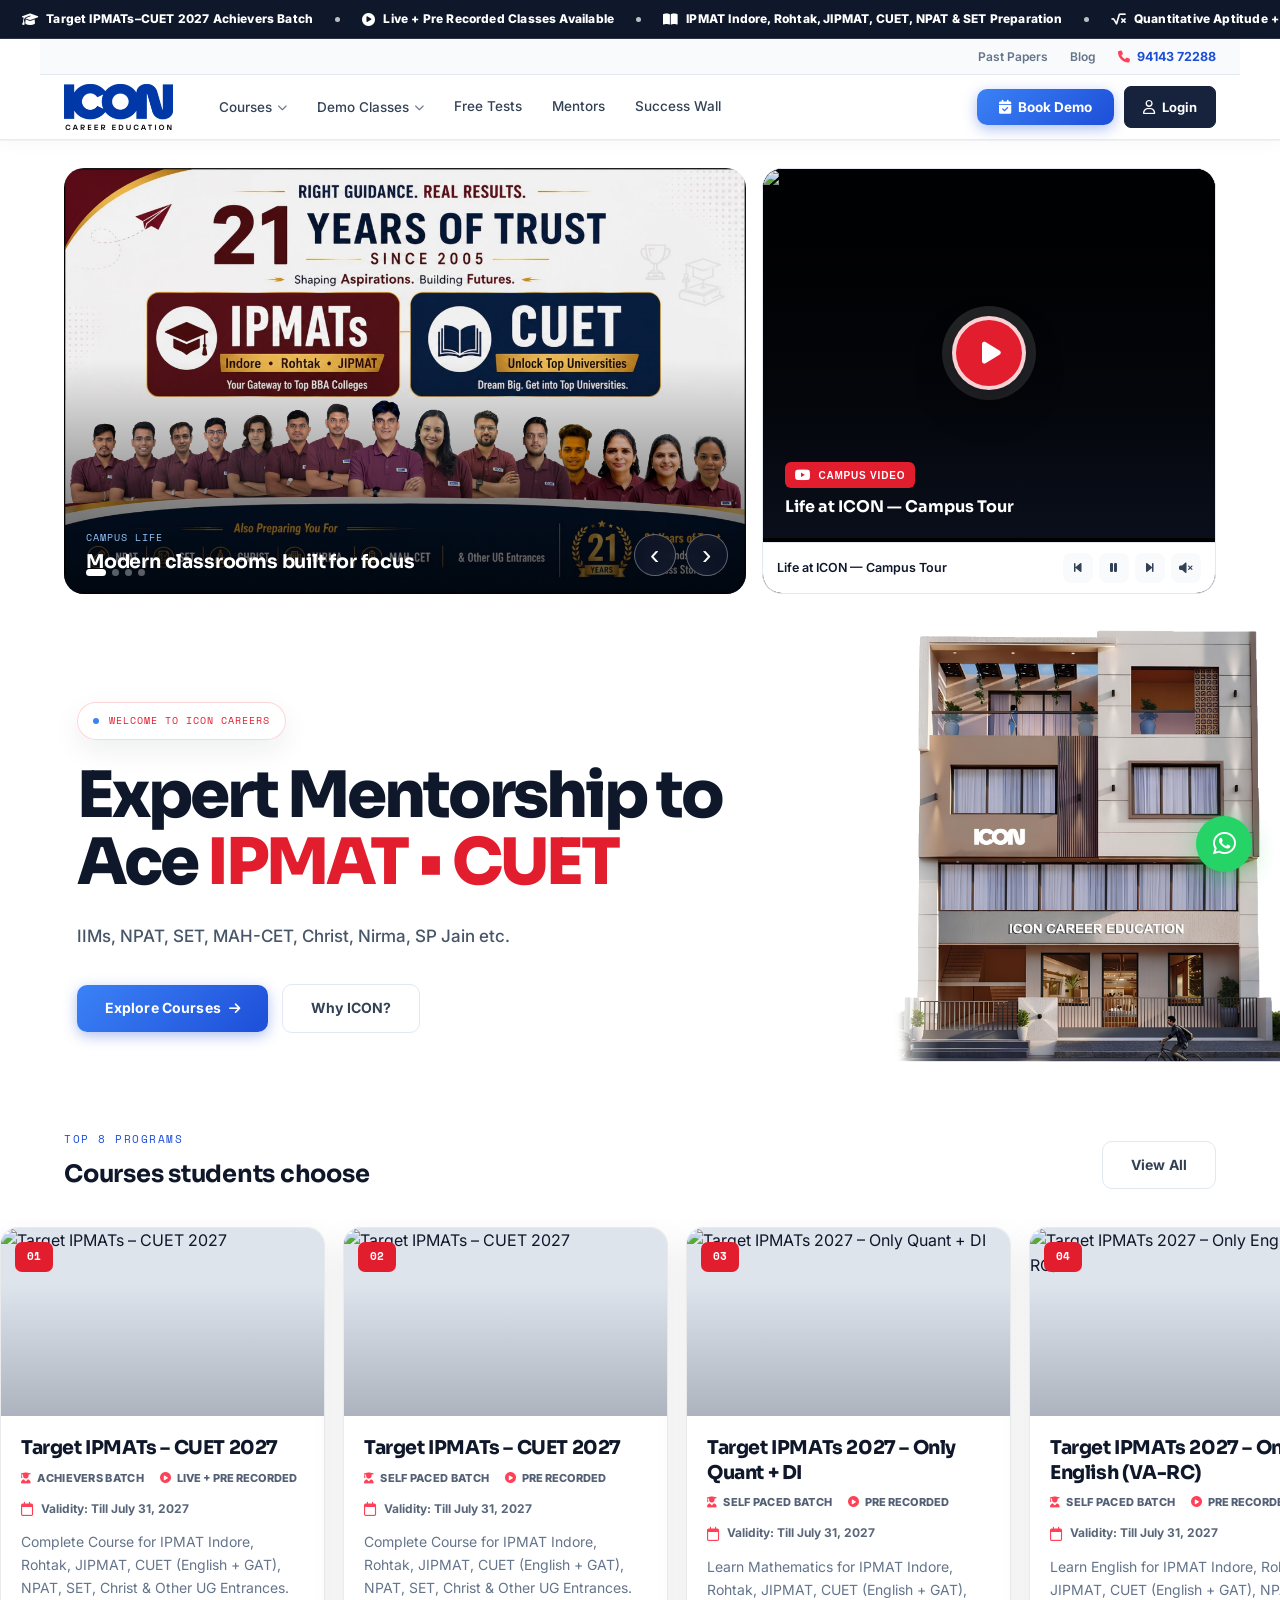
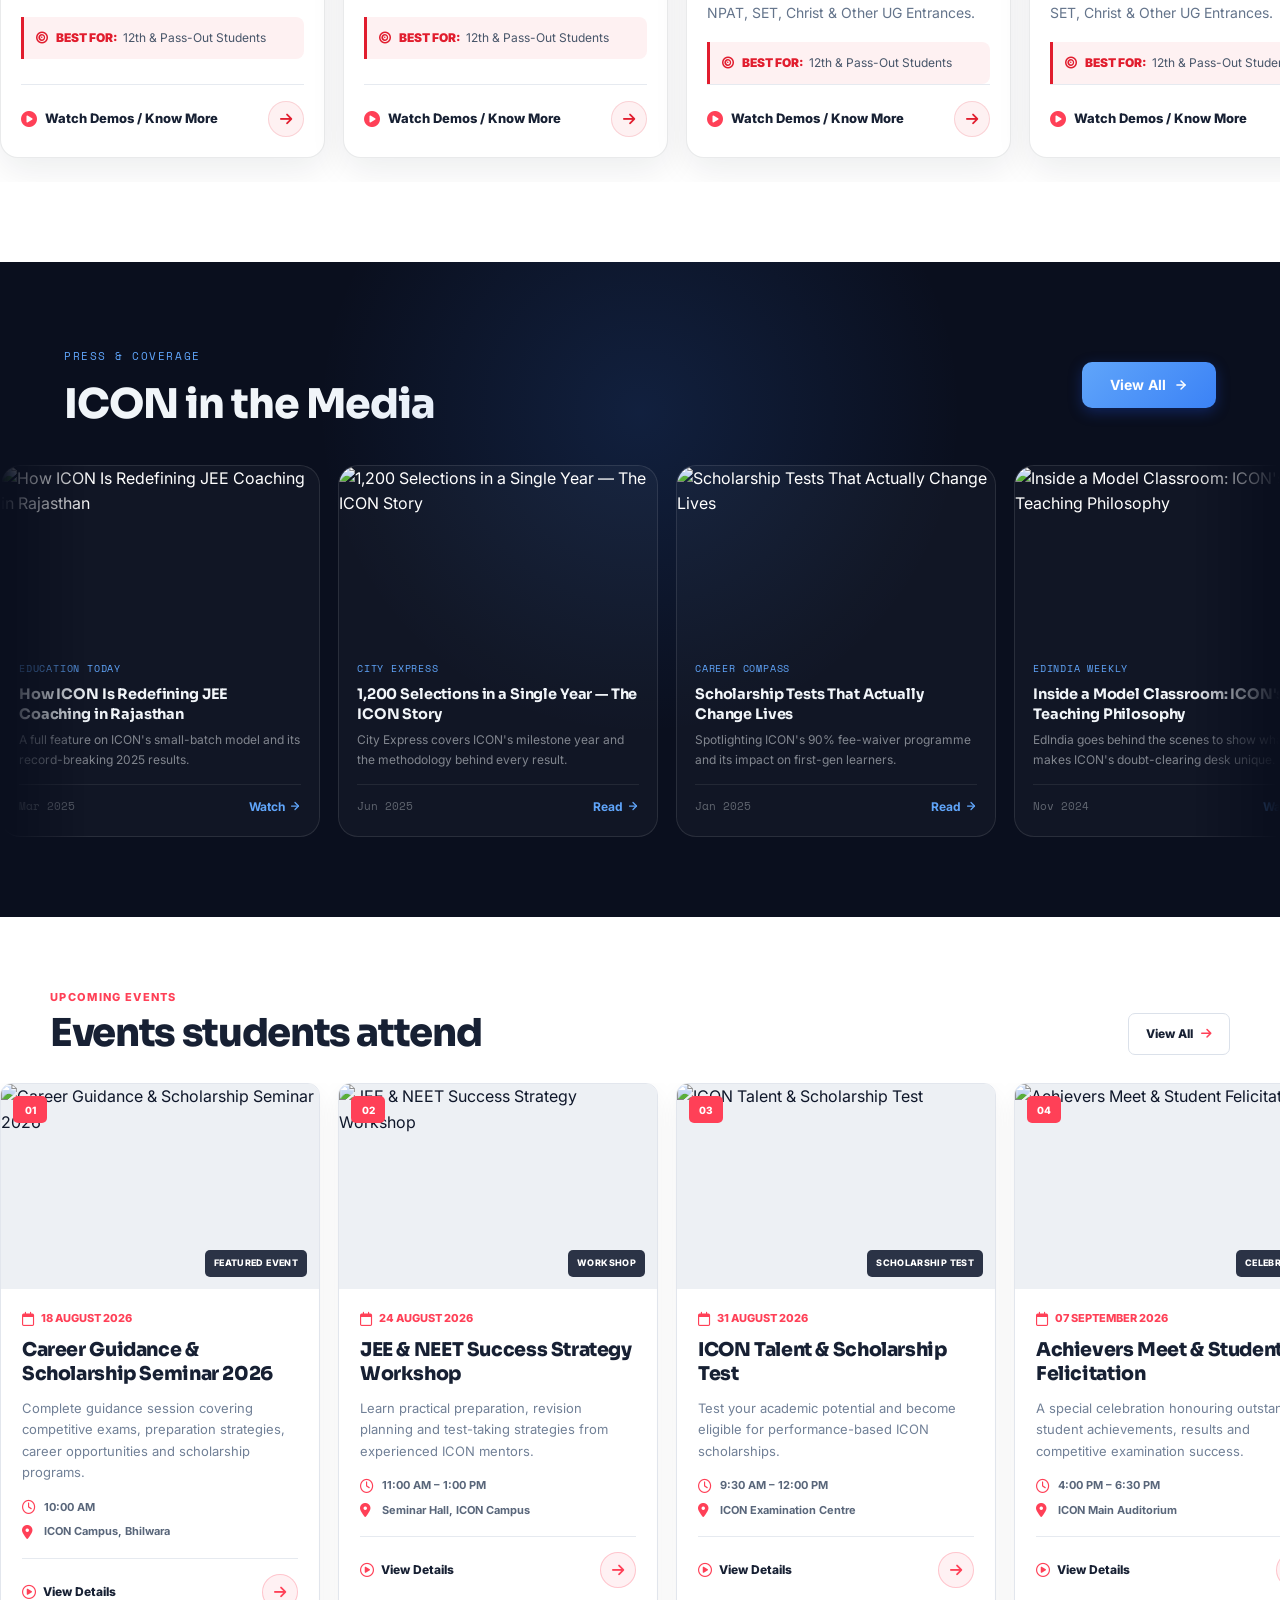
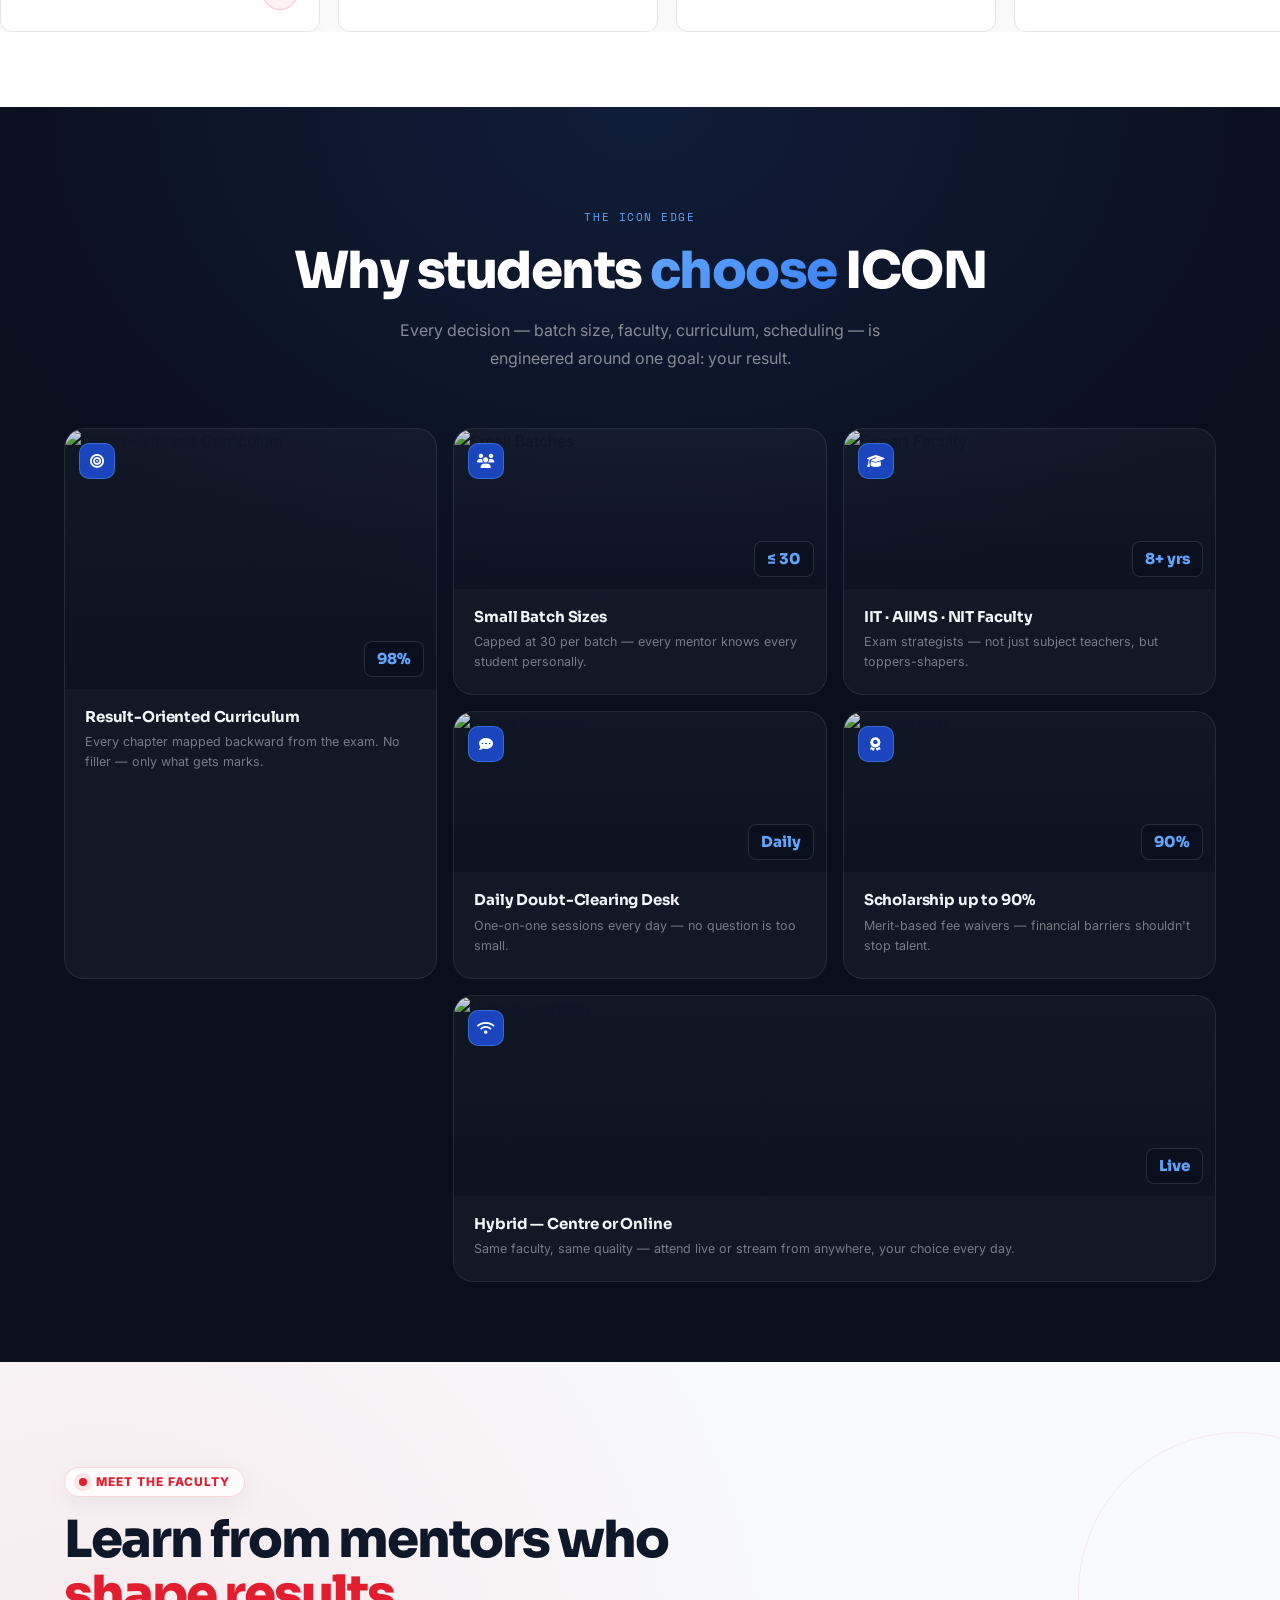
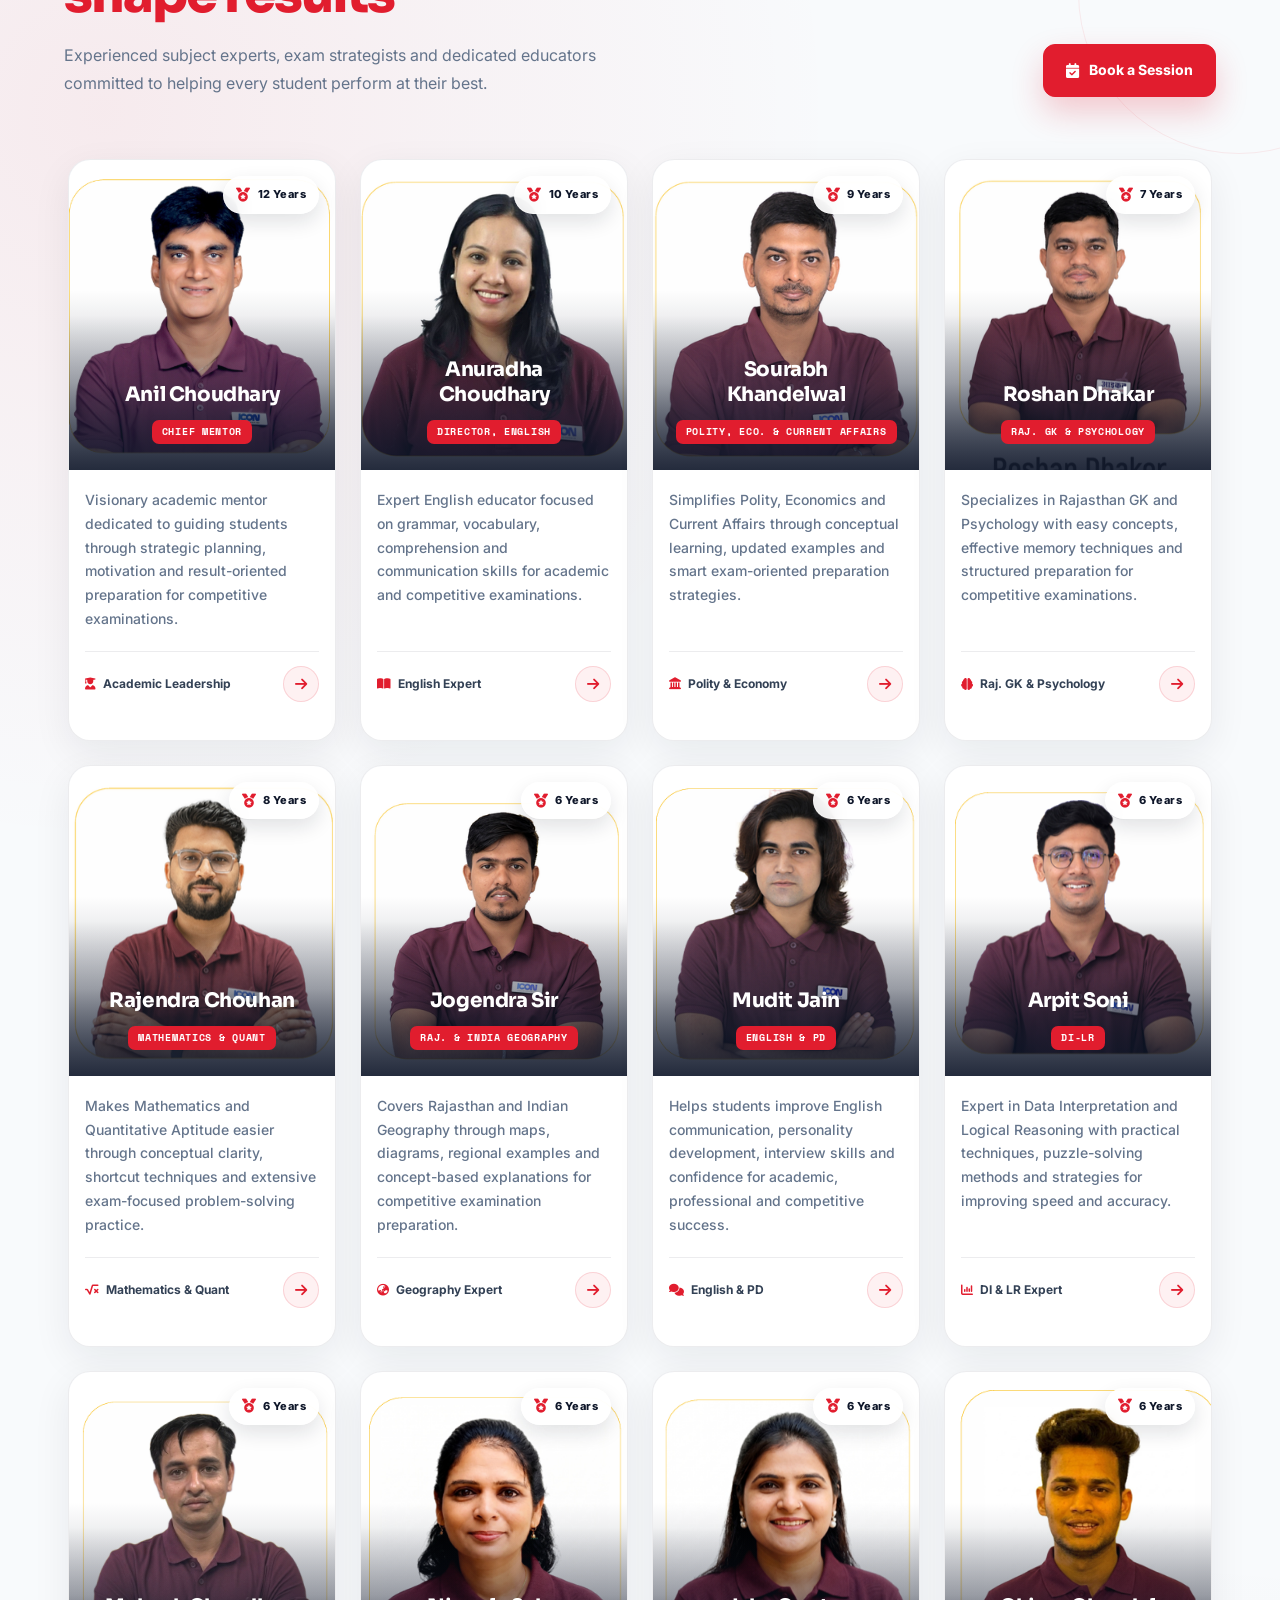
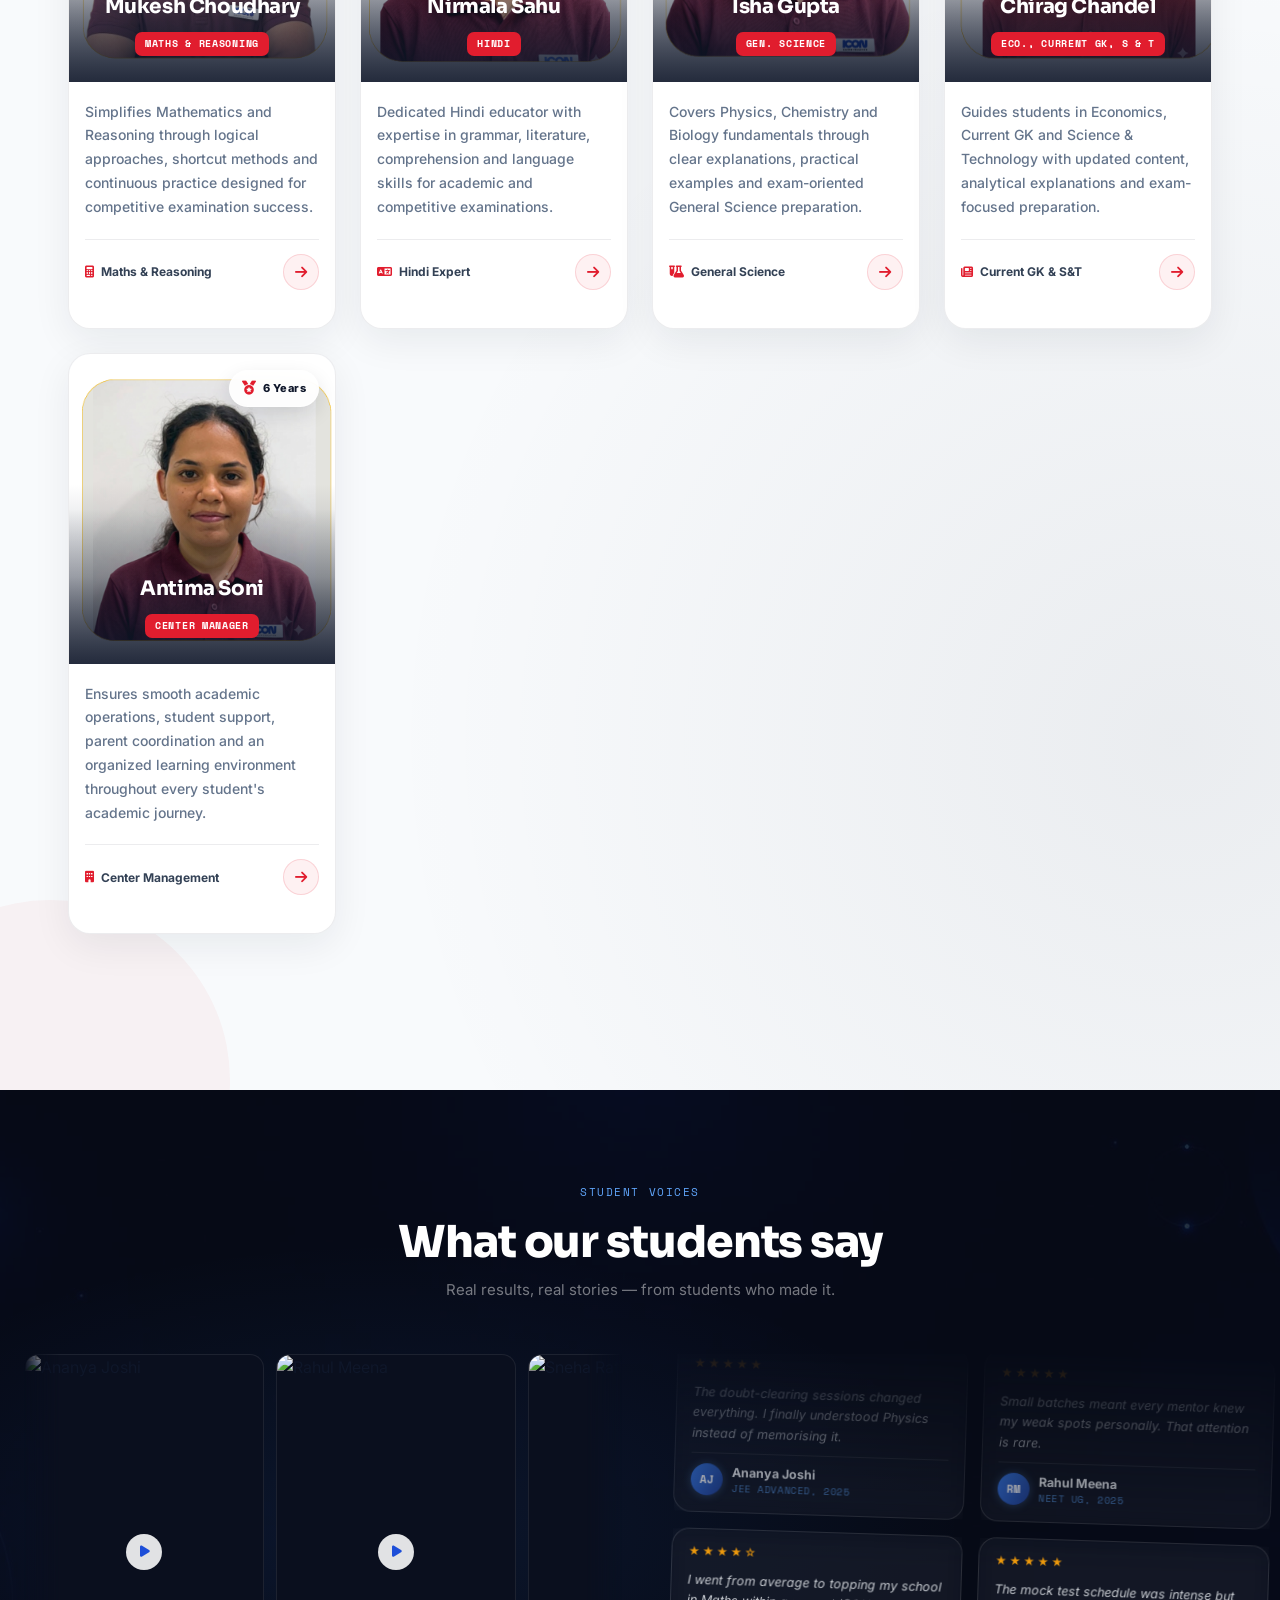
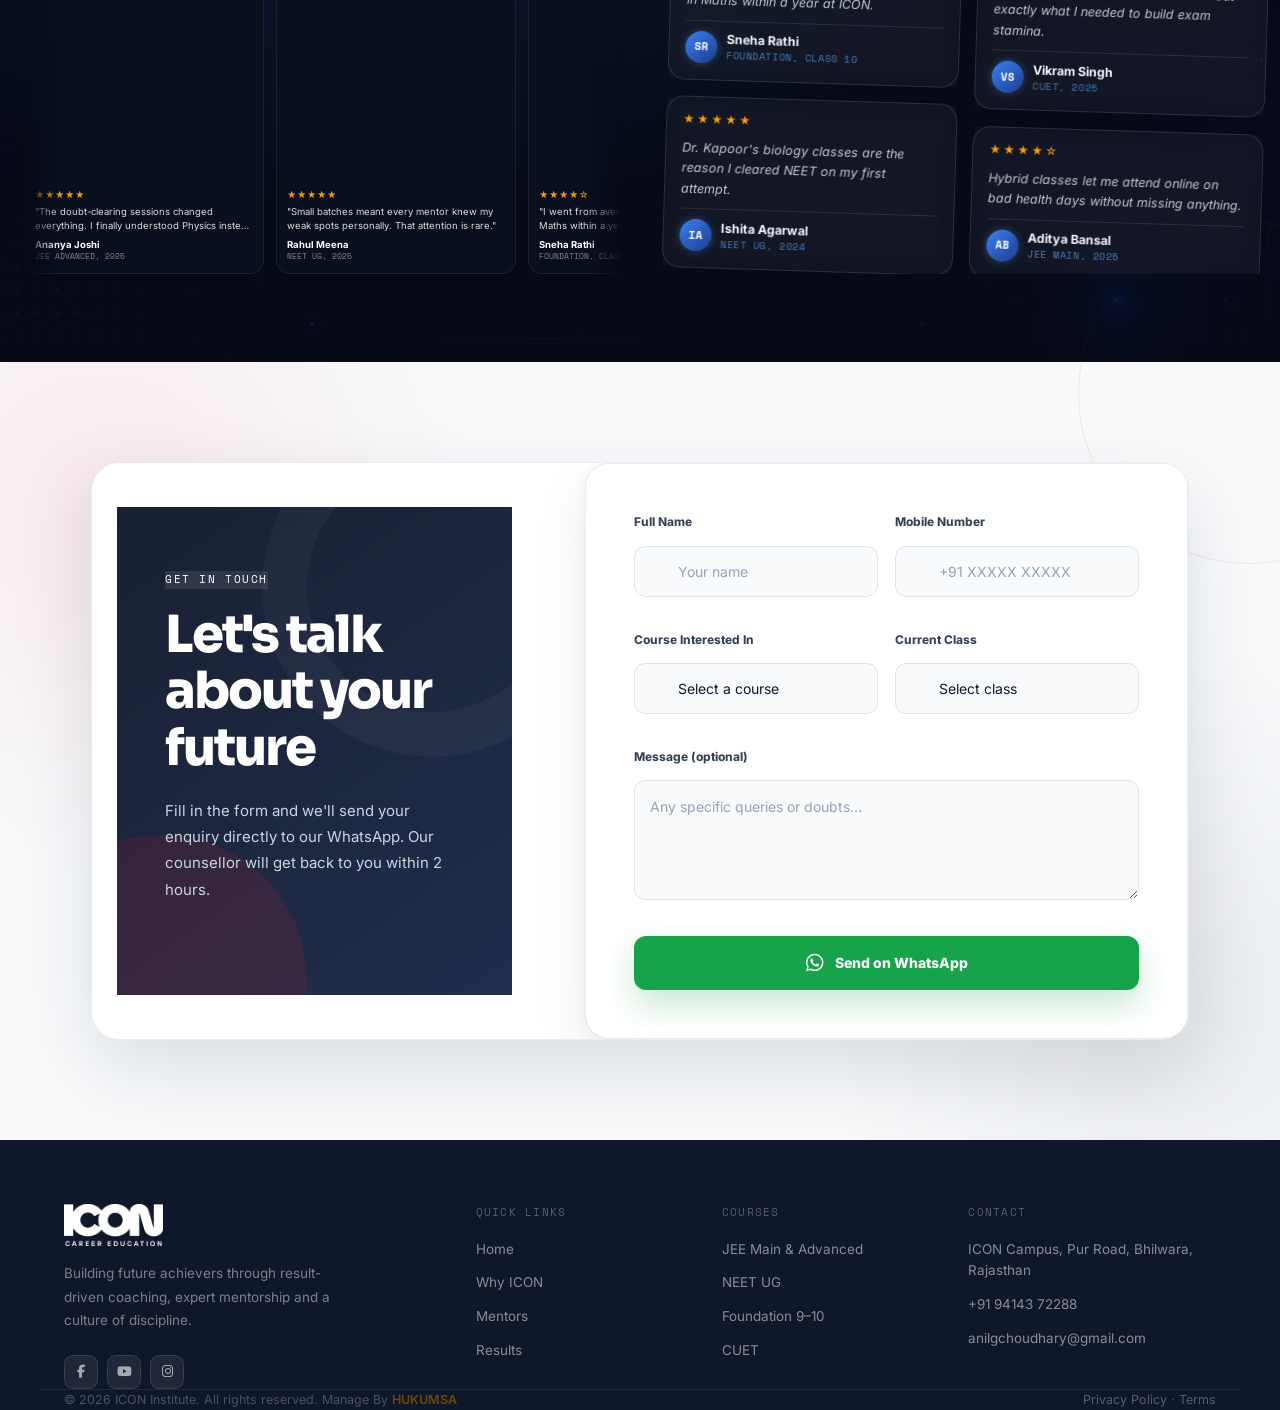
==== commit 6ffb309b: "Update ICON website" ====
--- a/index.html
+++ b/index.html
@@ -802,56 +802,29 @@
 <!-- =========================
      HEADER START
 ========================= -->
-
 <header>
 
   <!-- TOP BAR -->
   <div class="nav-topbar wrap">
 
-    <a href="#courses">
-      Courses
+    <a href="past-papers.html">
+      Past Papers
     </a>
 
-    <a href="#demo-classes">
-      Demo Classes
+    <a href="blog.html">
+      Blog
     </a>
 
-    <a href="#free-tests">
-      Free Tests
-    </a>
-
-    <a href="#mentors">
-      Mentors
-    </a>
-
-    <a href="#success-wall">
-      Success Wall
-    </a>
-
     <a
-      href="#contact"
-      onclick="openBookingForm('Book Demo')"
-    >
-      Book Demo
-    </a>
-
-    <a
-      href="https://web.classplusapp.com/login"
-      target="_blank"
-      rel="noopener noreferrer"
-    >
-      Login
-    </a>
-
-    <a
-      href="tel:+919800000000"
+      href="tel:+919414372288"
       class="call-link"
     >
       <i class="fa-solid fa-phone"></i>
-      +91 98XXX XXXXX
+      94143 72288
     </a>
 
   </div>
+
 
   <!-- MAIN NAVBAR -->
   <div class="wrap nav">
@@ -867,6 +840,7 @@
 
     </a>
 
+
     <!-- MAIN NAVIGATION -->
     <ul class="nav-links" id="navLinks">
 
@@ -980,21 +954,15 @@
 
       </li>
 
-      <!-- OUR TEAM -->
-      <li>
-        <a href="#mentors">
-          Our Team
-        </a>
-      </li>
-
-      <!-- DEMO CLASS -->
+
+      <!-- DEMO CLASSES -->
       <li id="dd-demo">
 
         <button
           type="button"
           onclick="toggleDD('dd-demo')"
         >
-          Demo Class
+          Demo Classes
 
           <i class="fa-solid fa-chevron-down dd-chev"></i>
         </button>
@@ -1047,90 +1015,37 @@
 
       </li>
 
-      <!-- RESOURCES -->
-      <li id="dd-res">
-
-        <button
-          type="button"
-          onclick="toggleDD('dd-res')"
-        >
-          Resources
-
-          <i class="fa-solid fa-chevron-down dd-chev"></i>
-        </button>
-
-        <div class="dropdown">
-
-          <a href="past-papers.html">
-
-            <div class="dd-icon">
-              <i class="fa-solid fa-file-lines"></i>
-            </div>
-
-            <div class="dd-text">
-              <strong>
-                Past Papers
-              </strong>
-
-              <span>
-                IPMAT, CUET and entrance archives
-              </span>
-            </div>
-
-          </a>
-
-          <a href="blog.html">
-
-            <div class="dd-icon">
-              <i class="fa-solid fa-pen"></i>
-            </div>
-
-            <div class="dd-text">
-              <strong>
-                Blog
-              </strong>
-
-              <span>
-                Tips, strategies and student stories
-              </span>
-            </div>
-
-          </a>
-
-          <a href="#free-tests">
-
-            <div class="dd-icon">
-              <i class="fa-solid fa-clipboard-check"></i>
-            </div>
-
-            <div class="dd-text">
-              <strong>
-                Free Tests
-              </strong>
-
-              <span>
-                Practice tests and mock exams
-              </span>
-            </div>
-
-          </a>
-
-        </div>
-
-      </li>
-
-      <!-- CONTACT -->
+
+      <!-- FREE TESTS -->
       <li>
-        <a href="#footer">
-          Contact Us
+        <a href="#free-tests">
+          Free Tests
         </a>
       </li>
 
+
+      <!-- MENTORS -->
+      <li>
+        <a href="#mentors">
+          Mentors
+        </a>
+      </li>
+
+
+      <!-- SUCCESS WALL -->
+      <li>
+        <a href="#success-wall">
+          Success Wall
+        </a>
+      </li>
+
     </ul>
+
 
     <!-- RIGHT SIDE CTA -->
     <div class="nav-cta">
 
+      <!-- BOOK DEMO -->
       <div
         class="nav-book-wrapper"
         id="dd-book-wrapper"
@@ -1141,9 +1056,9 @@
           type="button"
           onclick="toggleBookDropdown(event)"
         >
-          Book Now — Free
-
-          <i class="fa-solid fa-chevron-down dd-chev"></i>
+          <i class="fa-solid fa-calendar-check"></i>
+
+          Book Demo
         </button>
 
         <div
@@ -1196,6 +1111,19 @@
         </div>
 
       </div>
+
+
+      <!-- LOGIN BUTTON -->
+      <a
+        href="https://web.classplusapp.com/login"
+        target="_blank"
+        rel="noopener noreferrer"
+        class="btn-login"
+      >
+        <i class="fa-regular fa-user"></i>
+        Login
+      </a>
+
 
       <!-- MOBILE BUTTON -->
       <button
@@ -1240,6 +1168,7 @@
 
 </header>
 
+
 <script>
   function toggleMobileNavigation(button) {
     const navLinks =
@@ -1258,6 +1187,7 @@
     );
   }
 
+
   function toggleBookDropdown(event) {
     event.stopPropagation();
 
@@ -1272,6 +1202,7 @@
 
     wrapper.classList.toggle("open");
   }
+
 
   document.addEventListener(
     "click",
@@ -1291,11 +1222,13 @@
   );
 </script>
 
+
 <style>
   /* TOP BAR LINKS */
   .nav-topbar {
     display: flex;
     align-items: center;
+    justify-content: flex-end;
     gap: 22px;
   }
 
@@ -1312,8 +1245,6 @@
   }
 
   .nav-topbar .call-link {
-    margin-left: auto;
-
     display: inline-flex;
     align-items: center;
     gap: 7px;
@@ -1323,7 +1254,23 @@
     color: #ff4057;
   }
 
-  /* BOOK NOW DROPDOWN FIX */
+
+  /* NAVBAR LINKS KO SCREENSHOT KE ACCORDING SET */
+  .nav-links {
+    margin-left: 32px;
+  }
+
+
+  /* RIGHT SIDE CTA */
+  .nav-cta {
+    margin-left: auto;
+    display: flex;
+    align-items: center;
+    gap: 10px;
+  }
+
+
+  /* BOOK DEMO DROPDOWN */
   .nav-book-wrapper {
     position: relative;
   }
@@ -1331,8 +1278,8 @@
   .nav-book-wrapper .book-dropdown {
     left: auto;
     right: 0;
-    transform: none;
     min-width: 260px;
+    transform: translateY(10px);
   }
 
   .nav-book-wrapper.open .book-dropdown {
@@ -1342,6 +1289,43 @@
     transform: translateY(0);
   }
 
+
+  /* LOGIN BUTTON */
+  .btn-login {
+    min-height: 42px;
+    padding: 0 18px;
+
+    display: inline-flex;
+    align-items: center;
+    justify-content: center;
+    gap: 7px;
+
+    color: #ffffff;
+    background: #17233d;
+
+    border: 1px solid #17233d;
+    border-radius: 7px;
+
+    font-size: 13px;
+    font-weight: 700;
+    line-height: 1;
+    text-decoration: none;
+    white-space: nowrap;
+
+    transition:
+      background-color 0.25s ease,
+      border-color 0.25s ease,
+      transform 0.25s ease;
+  }
+
+  .btn-login:hover {
+    color: #ffffff;
+    background: #0e182d;
+    border-color: #0e182d;
+    transform: translateY(-1px);
+  }
+
+
   @media (max-width: 1100px) {
     .nav-topbar {
       gap: 14px;
@@ -1353,8 +1337,36 @@
       display: none;
     }
 
-    .nav-topbar .call-link {
+    .nav-links {
+      margin-left: 22px;
+    }
+
+    .nav-cta {
+      gap: 8px;
+    }
+
+    .btn-login {
+      padding: 0 13px;
+      font-size: 12px;
+    }
+  }
+
+
+  @media (max-width: 900px) {
+    .nav-links {
       margin-left: 0;
+    }
+
+    .btn-login {
+      min-height: 40px;
+      padding: 0 12px;
+    }
+  }
+
+
+  @media (max-width: 560px) {
+    .btn-login {
+      display: none;
     }
   }
 </style>
@@ -1958,10 +1970,10 @@
 
     <div class="hero-bottom hero-building">
 
-      <div class="hero-building-image-wrap">
+      <div class="hero-building-image-wrap ">
 
         <img
-          src="img/icon.png"
+          src="img/chlna.png"
           alt="ICON Career Education Building"
           class="hero-building-image"
         >
@@ -2018,32 +2030,44 @@
 <section class="courses" id="courses">
 
   <style>
+    /* =====================================
+       COURSE META: BATCH + TYPE
+    ====================================== */
+
     #courses .course-meta-row {
+      width: 100%;
+      margin-bottom: 14px;
+
       display: flex;
       align-items: center;
-      flex-wrap: wrap;
-      gap: 8px;
-      margin-bottom: 16px;
+      justify-content: flex-start;
+      flex-wrap: nowrap;
+      gap: 16px;
     }
 
     #courses .course-meta-row .course-class,
     #courses .course-duration-top {
-      min-height: 34px;
-      padding: 7px 10px;
+      width: auto;
+      min-width: 0;
+      min-height: auto;
+      padding: 0;
+      margin: 0;
 
       display: inline-flex;
       align-items: center;
-      gap: 7px;
-
-      border: 1px solid #d9dee7;
-      border-radius: 7px;
-
-      background: #f8fafc;
+      justify-content: flex-start;
+      gap: 6px;
+
+      border: none !important;
+      outline: none;
+      border-radius: 0 !important;
+      box-shadow: none !important;
+      background: transparent !important;
+
       color: #536075;
-
       font-size: 11px;
       font-weight: 800;
-      line-height: 1;
+      line-height: 1.2;
       text-transform: uppercase;
       white-space: nowrap;
     }
@@ -2051,8 +2075,14 @@
     #courses .course-meta-row .course-class i,
     #courses .course-duration-top i {
       color: #ff4057;
-      font-size: 12px;
-    }
+      font-size: 11px;
+      line-height: 1;
+    }
+
+
+    /* =====================================
+       COURSE BOTTOM
+    ====================================== */
 
     #courses .course-bottom {
       margin-top: auto;
@@ -2087,15 +2117,25 @@
       color: #ff4057;
     }
 
+
+    /* =====================================
+       RESPONSIVE
+    ====================================== */
+
     @media (max-width: 480px) {
       #courses .course-meta-row {
-        gap: 6px;
+        gap: 10px;
       }
 
       #courses .course-meta-row .course-class,
       #courses .course-duration-top {
-        padding: 7px 8px;
-        font-size: 10px;
+        font-size: 9px;
+        gap: 4px;
+      }
+
+      #courses .course-meta-row .course-class i,
+      #courses .course-duration-top i {
+        font-size: 9px;
       }
 
       #courses .course-watch-link {
@@ -2105,6 +2145,7 @@
     }
   </style>
 
+
   <div class="wrap">
 
     <div class="courses-heading-row">
@@ -2128,6 +2169,7 @@
     </div>
 
   </div>
+
 
   <div class="courses-marquee">
 
@@ -2139,6 +2181,7 @@
   </div>
 
 </section>
+
 
 <script>
   (function () {
@@ -2162,6 +2205,7 @@
           "https://images.unsplash.com/photo-1523240795612-9a054b0db644?w=700&h=450&fit=crop"
       },
 
+
       /* COURSE 2 */
       {
         title: "Target IPMATs – CUET 2027",
@@ -2179,6 +2223,7 @@
           "https://images.unsplash.com/photo-1434030216411-0b793f4b4173?w=700&h=450&fit=crop"
       },
 
+
       /* COURSE 3 */
       {
         title: "Target IPMATs 2027 – Only Quant + DI",
@@ -2196,6 +2241,7 @@
           "https://images.unsplash.com/photo-1635070041078-e363dbe005cb?w=700&h=450&fit=crop"
       },
 
+
       /* COURSE 4 */
       {
         title: "Target IPMATs 2027 – Only English (VA-RC)",
@@ -2213,6 +2259,7 @@
           "https://images.unsplash.com/photo-1455390582262-044cdead277a?w=700&h=450&fit=crop"
       },
 
+
       /* COURSE 5 */
       {
         title: "Target IPMAT – CUET 2028",
@@ -2230,6 +2277,7 @@
           "https://images.unsplash.com/photo-1509062522246-3755977927d7?w=700&h=450&fit=crop"
       },
 
+
       /* COURSE 6 */
       {
         title: "Target IPMAT – CUET 2028",
@@ -2247,6 +2295,7 @@
           "https://images.unsplash.com/photo-1524178232363-1fb2b075b655?w=700&h=450&fit=crop"
       },
 
+
       /* COURSE 7 */
       {
         title: "Target IPMATs 2028 – Only Quant + DI",
@@ -2264,6 +2313,7 @@
           "https://images.unsplash.com/photo-1509228468518-180dd4864904?w=700&h=450&fit=crop"
       },
 
+
       /* COURSE 8 */
       {
         title: "Target IPMATs 2028 – Only English (VA-RC)",
@@ -2282,6 +2332,7 @@
       }
     ];
 
+
     function createCourseCard(course, index) {
 
       return `
@@ -2301,12 +2352,14 @@
 
           </div>
 
+
           <div class="course-content">
 
             <h3 class="course-title">
               ${course.title}
             </h3>
 
+
             <!-- BATCH + COURSE TYPE -->
             <div class="course-meta-row">
 
@@ -2318,6 +2371,7 @@
 
               </span>
 
+
               <span class="course-duration-top">
 
                 <i class="fa-solid fa-circle-play"></i>
@@ -2327,11 +2381,12 @@
               </span>
 
             </div>
+
 
             <!-- VALIDITY -->
             <p
               style="
-                margin: -5px 0 12px;
+                margin: 0 0 12px;
                 color: #59667a;
                 font-size: 12px;
                 font-weight: 700;
@@ -2350,11 +2405,13 @@
 
             </p>
 
+
             <!-- DESCRIPTION -->
             <p class="course-description">
               ${course.description}
             </p>
 
+
             <!-- BEST FOR -->
             <div class="course-best-for">
 
@@ -2373,6 +2430,7 @@
               </div>
 
             </div>
+
 
             <!-- BOTTOM -->
             <div class="course-bottom">
@@ -2390,6 +2448,7 @@
                 </span>
 
               </a>
+
 
               <a
                 href="#contact"
@@ -2410,6 +2469,7 @@
       `;
     }
 
+
     function renderFinalCourses() {
 
       const courseTrack =
@@ -2418,25 +2478,24 @@
       if (!courseTrack) {
         return;
       }
+
 
       const courseCards =
         courses
           .map(createCourseCard)
           .join("");
 
-      /*
-        Cards ko do baar repeat kiya gaya hai
-        taaki marquee continuously chale.
-      */
 
       courseTrack.innerHTML =
         courseCards + courseCards;
+
 
       const courseLinks =
         courseTrack.querySelectorAll(
           "[data-course]"
         );
 
+
       courseLinks.forEach(function (link) {
 
         link.addEventListener(
@@ -2445,6 +2504,7 @@
 
             const courseTitle =
               this.getAttribute("data-course");
+
 
             if (
               typeof window.openBookingForm ===
@@ -2458,6 +2518,7 @@
 
       });
     }
+
 
     window.addEventListener(
       "load",
@@ -2778,142 +2839,88 @@
 <!-- =========================================
      EVENTS SECTION START
 ========================================= -->
-
 <section class="icon-events-section" id="events">
 
   <style>
+    /* =========================================
+       EVENTS SECTION
+    ========================================== */
+
     .icon-events-section,
     .icon-events-section * {
       box-sizing: border-box;
     }
 
     .icon-events-section {
-      position: relative;
       width: 100%;
-      padding: 100px 0;
+      padding: 75px 0;
       overflow: hidden;
-      background:
-        radial-gradient(
-          circle at top right,
-          rgba(255, 64, 87, 0.08),
-          transparent 32%
-        ),
-        #f8fafc;
-    }
-
-    .icon-events-section::before {
-      content: "";
-      position: absolute;
-      top: -160px;
-      left: -160px;
-      width: 340px;
-      height: 340px;
-      border-radius: 50%;
-      background: rgba(15, 23, 42, 0.035);
-      pointer-events: none;
+      background: #ffffff;
     }
 
     .icon-events-wrap {
-      position: relative;
-      z-index: 2;
       width: min(1180px, calc(100% - 40px));
       margin: 0 auto;
     }
 
-    /* =========================
+
+    /* =========================================
        HEADING
-    ========================= */
+    ========================================== */
 
     .icon-events-heading-row {
-      margin-bottom: 42px;
+      margin-bottom: 28px;
 
       display: flex;
       align-items: flex-end;
       justify-content: space-between;
-      gap: 30px;
+      gap: 25px;
     }
 
     .icon-events-heading-content {
-      max-width: 720px;
+      max-width: 700px;
     }
 
     .icon-events-label {
-      width: fit-content;
-      min-height: 32px;
-      margin-bottom: 14px;
-      padding: 7px 13px;
-
-      display: inline-flex;
-      align-items: center;
-      gap: 8px;
-
-      border: 1px solid rgba(255, 64, 87, 0.2);
-      border-radius: 999px;
-
-      background: rgba(255, 64, 87, 0.07);
+      margin-bottom: 8px;
+
       color: #ff4057;
-
-      font-size: 12px;
+      font-size: 11px;
       font-weight: 800;
-      letter-spacing: 0.08em;
       line-height: 1;
+      letter-spacing: 0.12em;
       text-transform: uppercase;
     }
 
-    .icon-events-label::before {
-      content: "";
-      width: 7px;
-      height: 7px;
-      flex: 0 0 7px;
-      border-radius: 50%;
-      background: #ff4057;
-      box-shadow: 0 0 0 5px rgba(255, 64, 87, 0.1);
-    }
-
     .icon-events-heading-content h2 {
-      margin: 0 0 14px;
+      margin: 0;
 
       color: #172033;
-      font-size: clamp(34px, 4vw, 54px);
+      font-size: clamp(28px, 3vw, 40px);
       font-weight: 800;
-      line-height: 1.08;
-      letter-spacing: -0.045em;
-    }
-
-    .icon-events-heading-content h2 span {
-      color: #ff4057;
-    }
-
-    .icon-events-heading-content p {
-      max-width: 650px;
-      margin: 0;
-
-      color: #748096;
-      font-size: 16px;
-      line-height: 1.75;
+      line-height: 1.15;
+      letter-spacing: -0.035em;
     }
 
     .icon-events-view-all {
-      min-height: 48px;
-      padding: 12px 20px;
+      min-height: 42px;
+      padding: 0 17px;
 
       display: inline-flex;
       align-items: center;
       justify-content: center;
-      gap: 9px;
+      gap: 8px;
       flex: 0 0 auto;
 
-      border: 1px solid #dce2eb;
-      border-radius: 10px;
+      border: 1px solid #dbe1ea;
+      border-radius: 7px;
 
       background: #ffffff;
       color: #172033;
 
-      font-size: 14px;
+      font-size: 12px;
       font-weight: 800;
       text-decoration: none;
-
-      box-shadow: 0 10px 24px rgba(15, 23, 42, 0.05);
 
       transition:
         color 0.25s ease,
@@ -2924,314 +2931,75 @@
 
     .icon-events-view-all i {
       color: #ff4057;
-      transition: transform 0.25s ease;
+      font-size: 12px;
     }
 
     .icon-events-view-all:hover {
+      color: #ffffff;
+      background: #ff4057;
+      border-color: #ff4057;
       transform: translateY(-2px);
-      border-color: #ff4057;
-      background: #ff4057;
-      color: #ffffff;
     }
 
     .icon-events-view-all:hover i {
       color: #ffffff;
-      transform: translateX(3px);
-    }
-
-    /* =========================
-       FEATURED EVENT
-    ========================= */
-
-    .icon-featured-event {
-      position: relative;
-      min-height: 420px;
-      margin-bottom: 26px;
-
-      display: grid;
-      grid-template-columns: 1.08fr 0.92fr;
-
+    }
+
+
+    /* =========================================
+       MARQUEE
+    ========================================== */
+
+    .icon-events-marquee {
+      width: 100%;
       overflow: hidden;
-      border: 1px solid #e2e7ef;
-      border-radius: 24px;
-
-      background: #ffffff;
-      box-shadow: 0 22px 55px rgba(15, 23, 42, 0.09);
-    }
-
-    .icon-featured-event-image {
-      position: relative;
-      min-height: 420px;
+    }
+
+    .icon-events-track {
+      width: max-content;
+
+      display: flex;
+      align-items: stretch;
+      gap: 18px;
+
+      animation:
+        iconEventsMarquee 38s linear infinite;
+      will-change: transform;
+    }
+
+    .icon-events-marquee:hover
+    .icon-events-track {
+      animation-play-state: paused;
+    }
+
+    @keyframes iconEventsMarquee {
+      from {
+        transform: translateX(0);
+      }
+
+      to {
+        transform: translateX(-50%);
+      }
+    }
+
+
+    /* =========================================
+       EVENT CARD
+    ========================================== */
+
+    .icon-event-card {
+      width: 320px;
+      min-width: 320px;
       overflow: hidden;
-    }
-
-    .icon-featured-event-image::after {
-      content: "";
-      position: absolute;
-      inset: 0;
-      background:
-        linear-gradient(
-          180deg,
-          rgba(15, 23, 42, 0.03),
-          rgba(15, 23, 42, 0.34)
-        );
-      pointer-events: none;
-    }
-
-    .icon-featured-event-image img {
-      width: 100%;
-      height: 100%;
-      display: block;
-      object-fit: cover;
-
-      transition: transform 0.65s ease;
-    }
-
-    .icon-featured-event:hover
-    .icon-featured-event-image img {
-      transform: scale(1.045);
-    }
-
-    .icon-featured-event-date {
-      position: absolute;
-      top: 22px;
-      left: 22px;
-      z-index: 3;
-
-      width: 76px;
-      min-height: 82px;
-      padding: 11px 8px;
 
       display: flex;
       flex-direction: column;
-      align-items: center;
-      justify-content: center;
-
-      border: 1px solid rgba(255, 255, 255, 0.38);
-      border-radius: 15px;
-
-      background: rgba(255, 255, 255, 0.94);
-      color: #172033;
-
-      box-shadow: 0 12px 30px rgba(15, 23, 42, 0.18);
-      backdrop-filter: blur(8px);
-      -webkit-backdrop-filter: blur(8px);
-    }
-
-    .icon-featured-event-date strong {
-      color: #ff4057;
-      font-size: 30px;
-      font-weight: 900;
-      line-height: 1;
-    }
-
-    .icon-featured-event-date span {
-      margin-top: 5px;
-      color: #526078;
-      font-size: 11px;
-      font-weight: 800;
-      letter-spacing: 0.08em;
-      text-transform: uppercase;
-    }
-
-    .icon-featured-badge {
-      position: absolute;
-      right: 22px;
-      bottom: 22px;
-      z-index: 3;
-
-      min-height: 34px;
-      padding: 8px 12px;
-
-      display: inline-flex;
-      align-items: center;
-      gap: 7px;
-
-      border: 1px solid rgba(255, 255, 255, 0.25);
-      border-radius: 999px;
-
-      background: rgba(15, 23, 42, 0.82);
-      color: #ffffff;
-
-      font-size: 11px;
-      font-weight: 800;
-      letter-spacing: 0.05em;
-      text-transform: uppercase;
-
-      backdrop-filter: blur(8px);
-      -webkit-backdrop-filter: blur(8px);
-    }
-
-    .icon-featured-badge i {
-      color: #ff4057;
-    }
-
-    .icon-featured-event-content {
-      padding: 44px;
-
-      display: flex;
-      flex-direction: column;
-      justify-content: center;
-    }
-
-    .icon-event-status {
-      width: fit-content;
-      margin-bottom: 18px;
-      padding: 7px 11px;
-
-      display: inline-flex;
-      align-items: center;
-      gap: 7px;
-
-      border-radius: 999px;
-
-      background: rgba(34, 197, 94, 0.1);
-      color: #15803d;
-
-      font-size: 11px;
-      font-weight: 800;
-      letter-spacing: 0.06em;
-      text-transform: uppercase;
-    }
-
-    .icon-event-status::before {
-      content: "";
-      width: 7px;
-      height: 7px;
-      border-radius: 50%;
-      background: #22c55e;
-      box-shadow: 0 0 0 4px rgba(34, 197, 94, 0.11);
-    }
-
-    .icon-featured-event-content h3 {
-      margin: 0 0 16px;
-
-      color: #172033;
-      font-size: clamp(28px, 3vw, 40px);
-      font-weight: 800;
-      line-height: 1.16;
-      letter-spacing: -0.035em;
-    }
-
-    .icon-featured-event-content > p {
-      margin: 0 0 24px;
-
-      color: #748096;
-      font-size: 15px;
-      line-height: 1.75;
-    }
-
-    .icon-featured-meta {
-      margin-bottom: 28px;
-
-      display: flex;
-      align-items: center;
-      flex-wrap: wrap;
-      gap: 10px;
-    }
-
-    .icon-featured-meta span {
-      min-height: 38px;
-      padding: 9px 12px;
-
-      display: inline-flex;
-      align-items: center;
-      gap: 8px;
-
-      border: 1px solid #e2e7ef;
-      border-radius: 9px;
-
-      background: #f8fafc;
-      color: #59667c;
-
-      font-size: 12px;
-      font-weight: 700;
-    }
-
-    .icon-featured-meta i {
-      color: #ff4057;
-    }
-
-    .icon-featured-event-actions {
-      display: flex;
-      align-items: center;
-      flex-wrap: wrap;
-      gap: 12px;
-    }
-
-    .icon-event-primary-button,
-    .icon-event-secondary-button {
-      min-height: 48px;
-      padding: 12px 18px;
-
-      display: inline-flex;
-      align-items: center;
-      justify-content: center;
-      gap: 9px;
-
-      border-radius: 10px;
-
-      font-size: 13px;
-      font-weight: 800;
-      text-decoration: none;
-
-      transition:
-        transform 0.25s ease,
-        background 0.25s ease,
-        color 0.25s ease,
-        border-color 0.25s ease;
-    }
-
-    .icon-event-primary-button {
-      border: 1px solid #ff4057;
-      background: #ff4057;
-      color: #ffffff;
-      box-shadow: 0 12px 25px rgba(255, 64, 87, 0.2);
-    }
-
-    .icon-event-primary-button:hover {
-      transform: translateY(-2px);
-      background: #e9364d;
-    }
-
-    .icon-event-secondary-button {
-      border: 1px solid #dce2eb;
+
+      border: 1px solid #e2e6ed;
+      border-radius: 12px;
+
       background: #ffffff;
-      color: #172033;
-    }
-
-    .icon-event-secondary-button i {
-      color: #ff4057;
-    }
-
-    .icon-event-secondary-button:hover {
-      transform: translateY(-2px);
-      border-color: #ff4057;
-      color: #ff4057;
-    }
-
-    /* =========================
-       EVENT CARDS
-    ========================= */
-
-    .icon-events-grid {
-      display: grid;
-      grid-template-columns: repeat(3, minmax(0, 1fr));
-      gap: 22px;
-    }
-
-    .icon-event-card {
-      min-width: 0;
-      overflow: hidden;
-
-      display: flex;
-      flex-direction: column;
-
-      border: 1px solid #e2e7ef;
-      border-radius: 18px;
-
-      background: #ffffff;
-      box-shadow: 0 14px 34px rgba(15, 23, 42, 0.06);
+      box-shadow: 0 10px 28px rgba(15, 23, 42, 0.06);
 
       transition:
         transform 0.3s ease,
@@ -3240,29 +3008,22 @@
     }
 
     .icon-event-card:hover {
-      transform: translateY(-7px);
-      border-color: rgba(255, 64, 87, 0.28);
-      box-shadow: 0 22px 45px rgba(15, 23, 42, 0.11);
-    }
+      transform: translateY(-6px);
+      border-color: rgba(255, 64, 87, 0.35);
+      box-shadow: 0 18px 38px rgba(15, 23, 42, 0.11);
+    }
+
+
+    /* =========================================
+       EVENT IMAGE
+    ========================================== */
 
     .icon-event-card-image {
       position: relative;
-      height: 220px;
+      width: 100%;
+      height: 205px;
       overflow: hidden;
-      background: #e9edf3;
-    }
-
-    .icon-event-card-image::after {
-      content: "";
-      position: absolute;
-      inset: 0;
-      background:
-        linear-gradient(
-          180deg,
-          transparent 45%,
-          rgba(15, 23, 42, 0.5)
-        );
-      pointer-events: none;
+      background: #edf0f4;
     }
 
     .icon-event-card-image img {
@@ -3279,136 +3040,146 @@
       transform: scale(1.055);
     }
 
-    .icon-event-card-date {
+    .icon-event-number {
       position: absolute;
-      top: 16px;
-      left: 16px;
-      z-index: 3;
-
-      width: 60px;
-      min-height: 66px;
-      padding: 8px 6px;
-
-      display: flex;
-      flex-direction: column;
+      top: 12px;
+      left: 12px;
+
+      min-width: 34px;
+      min-height: 27px;
+      padding: 5px 8px;
+
+      display: inline-flex;
       align-items: center;
       justify-content: center;
 
-      border-radius: 12px;
-
-      background: rgba(255, 255, 255, 0.95);
-      color: #172033;
-
-      box-shadow: 0 10px 22px rgba(15, 23, 42, 0.16);
-    }
-
-    .icon-event-card-date strong {
-      color: #ff4057;
-      font-size: 23px;
-      font-weight: 900;
-      line-height: 1;
-    }
-
-    .icon-event-card-date span {
-      margin-top: 4px;
-      color: #69758a;
-      font-size: 9px;
+      border-radius: 5px;
+
+      background: #ff4057;
+      color: #ffffff;
+
+      font-size: 10px;
       font-weight: 800;
-      letter-spacing: 0.08em;
-      text-transform: uppercase;
     }
 
     .icon-event-category {
       position: absolute;
-      right: 15px;
-      bottom: 15px;
-      z-index: 3;
-
-      min-height: 30px;
-      padding: 7px 10px;
+      right: 12px;
+      bottom: 12px;
+
+      min-height: 27px;
+      padding: 5px 9px;
 
       display: inline-flex;
       align-items: center;
-
-      border-radius: 999px;
-
-      background: rgba(15, 23, 42, 0.84);
+      justify-content: center;
+
+      border-radius: 5px;
+
+      background: rgba(23, 32, 51, 0.9);
       color: #ffffff;
 
-      font-size: 10px;
+      font-size: 9px;
       font-weight: 800;
       letter-spacing: 0.04em;
       text-transform: uppercase;
-
-      backdrop-filter: blur(7px);
-      -webkit-backdrop-filter: blur(7px);
-    }
+    }
+
+
+    /* =========================================
+       CARD CONTENT
+    ========================================== */
 
     .icon-event-card-content {
-      min-height: 255px;
-      padding: 23px;
+      min-height: 310px;
+      padding: 21px;
 
       display: flex;
       flex-direction: column;
     }
 
+    .icon-event-date {
+      margin-bottom: 10px;
+
+      display: inline-flex;
+      align-items: center;
+      gap: 7px;
+
+      color: #ff4057;
+      font-size: 11px;
+      font-weight: 800;
+      text-transform: uppercase;
+    }
+
     .icon-event-card-content h3 {
       margin: 0 0 11px;
 
       color: #172033;
-      font-size: 20px;
+      font-size: 19px;
       font-weight: 800;
       line-height: 1.3;
       letter-spacing: -0.02em;
     }
 
-    .icon-event-card-content > p {
-      margin: 0 0 18px;
-
-      color: #748096;
+    .icon-event-description {
+      margin: 0 0 16px;
+
+      color: #718097;
       font-size: 13px;
       line-height: 1.65;
     }
 
-    .icon-event-meta-list {
-      margin-bottom: 20px;
-
-      display: grid;
+
+    /* =========================================
+       EVENT META
+    ========================================== */
+
+    .icon-event-meta {
+      margin-bottom: 18px;
+
+      display: flex;
+      flex-direction: column;
       gap: 9px;
     }
 
-    .icon-event-meta-list span {
+    .icon-event-meta span {
       display: flex;
       align-items: center;
-      gap: 9px;
-
-      color: #5e6b80;
-      font-size: 12px;
+      gap: 8px;
+
+      color: #59667a;
+      font-size: 11px;
       font-weight: 700;
-    }
-
-    .icon-event-meta-list i {
-      width: 15px;
+      line-height: 1.4;
+    }
+
+    .icon-event-meta i {
+      width: 14px;
       color: #ff4057;
       text-align: center;
     }
 
-    .icon-event-card-footer {
+
+    /* =========================================
+       CARD BOTTOM
+    ========================================== */
+
+    .icon-event-card-bottom {
       margin-top: auto;
-      padding-top: 16px;
+      padding-top: 15px;
 
       display: flex;
       align-items: center;
       justify-content: space-between;
       gap: 12px;
 
-      border-top: 1px solid #e7ebf1;
+      border-top: 1px solid #e6eaf0;
     }
 
     .icon-event-details-link {
       display: inline-flex;
       align-items: center;
-      gap: 8px;
+      gap: 7px;
 
       color: #172033;
       font-size: 12px;
@@ -3420,7 +3191,6 @@
 
     .icon-event-details-link i {
       color: #ff4057;
-      font-size: 14px;
     }
 
     .icon-event-details-link:hover {
@@ -3428,15 +3198,15 @@
     }
 
     .icon-event-arrow {
-      width: 38px;
-      height: 38px;
-      flex: 0 0 38px;
+      width: 36px;
+      height: 36px;
+      flex: 0 0 36px;
 
       display: inline-flex;
       align-items: center;
       justify-content: center;
 
-      border: 1px solid rgba(255, 64, 87, 0.22);
+      border: 1px solid rgba(255, 64, 87, 0.25);
       border-radius: 50%;
 
       background: rgba(255, 64, 87, 0.07);
@@ -3444,48 +3214,25 @@
       text-decoration: none;
 
       transition:
-        transform 0.25s ease,
+        color 0.25s ease,
         background 0.25s ease,
-        color 0.25s ease;
+        transform 0.25s ease;
     }
 
     .icon-event-arrow:hover {
+      color: #ffffff;
+      background: #ff4057;
       transform: translateX(3px);
-      background: #ff4057;
-      color: #ffffff;
-    }
-
-    /* =========================
+    }
+
+
+    /* =========================================
        RESPONSIVE
-    ========================= */
-
-    @media (max-width: 1024px) {
-      .icon-events-section {
-        padding: 85px 0;
-      }
-
-      .icon-featured-event {
-        grid-template-columns: 1fr 1fr;
-      }
-
-      .icon-featured-event-content {
-        padding: 32px;
-      }
-
-      .icon-events-grid {
-        grid-template-columns: repeat(2, minmax(0, 1fr));
-      }
-
-      .icon-event-card:last-child {
-        grid-column: 1 / -1;
-        width: calc(50% - 11px);
-        justify-self: center;
-      }
-    }
+    ========================================== */
 
     @media (max-width: 768px) {
       .icon-events-section {
-        padding: 70px 0;
+        padding: 60px 0;
       }
 
       .icon-events-wrap {
@@ -3493,548 +3240,490 @@
       }
 
       .icon-events-heading-row {
+        align-items: center;
+      }
+
+      .icon-event-card {
+        width: 290px;
+        min-width: 290px;
+      }
+
+      .icon-event-card-image {
+        height: 190px;
+      }
+
+      .icon-event-card-content {
+        min-height: 300px;
+        padding: 19px;
+      }
+    }
+
+    @media (max-width: 520px) {
+      .icon-events-heading-row {
         align-items: flex-start;
+        flex-direction: column;
+        gap: 17px;
       }
 
       .icon-events-heading-content h2 {
-        font-size: 38px;
-      }
-
-      .icon-featured-event {
-        grid-template-columns: 1fr;
-      }
-
-      .icon-featured-event-image {
-        min-height: 320px;
-      }
-
-      .icon-featured-event-content {
-        padding: 30px;
-      }
-
-      .icon-events-grid {
-        grid-template-columns: 1fr;
-      }
-
-      .icon-event-card:last-child {
-        grid-column: auto;
-        width: 100%;
-      }
-
-      .icon-event-card {
-        display: grid;
-        grid-template-columns: 0.85fr 1.15fr;
-      }
-
-      .icon-event-card-image {
-        height: 100%;
-        min-height: 280px;
-      }
-
-      .icon-event-card-content {
-        min-height: 280px;
-      }
-    }
-
-    @media (max-width: 600px) {
-      .icon-events-heading-row {
-        flex-direction: column;
-        gap: 20px;
+        font-size: 29px;
       }
 
       .icon-events-view-all {
         width: 100%;
       }
 
-      .icon-featured-event-image {
-        min-height: 260px;
+      .icon-events-track {
+        gap: 14px;
       }
 
-      .icon-featured-event-content {
-        padding: 24px 20px;
+      .icon-event-card {
+        width: 280px;
+        min-width: 280px;
       }
 
-      .icon-featured-event-content h3 {
-        font-size: 29px;
+      .icon-event-card-image {
+        height: 180px;
       }
 
-      .icon-featured-event-actions {
-        display: grid;
-        grid-template-columns: 1fr;
+      .icon-event-card-content {
+        min-height: 295px;
       }
-
-      .icon-event-primary-button,
-      .icon-event-secondary-button {
-        width: 100%;
+    }
+
+    @media (prefers-reduced-motion: reduce) {
+      .icon-events-track {
+        animation: none;
       }
 
-      .icon-event-card {
-        display: flex;
+      .icon-events-marquee {
+        overflow-x: auto;
       }
-
-      .icon-event-card-image {
-        height: 220px;
-        min-height: 220px;
-      }
-
-      .icon-event-card-content {
-        min-height: 255px;
-        padding: 21px;
-      }
-    }
-
-    @media (max-width: 420px) {
-      .icon-events-section {
-        padding: 58px 0;
-      }
-
-      .icon-events-heading-content h2 {
-        font-size: 32px;
-      }
-
-      .icon-events-heading-content p {
-        font-size: 14px;
-      }
-
-      .icon-featured-event-date {
-        top: 15px;
-        left: 15px;
-        width: 65px;
-        min-height: 72px;
-      }
-
-      .icon-featured-event-date strong {
-        font-size: 25px;
-      }
-
-      .icon-featured-badge {
-        right: 15px;
-        bottom: 15px;
-      }
-
-      .icon-featured-meta {
-        display: grid;
-        grid-template-columns: 1fr;
-      }
-
-      .icon-featured-meta span {
-        width: 100%;
-      }
     }
   </style>
 
+
+  <!-- =========================================
+       SECTION HEADING
+  ========================================== -->
+
   <div class="icon-events-wrap">
 
-    <!-- SECTION HEADING -->
-
     <div class="icon-events-heading-row">
 
       <div class="icon-events-heading-content">
 
         <div class="icon-events-label">
-          Campus Events
+          Upcoming Events
         </div>
 
         <h2>
-          Learn, compete and
-          <span>celebrate together</span>
+          Events students attend
         </h2>
 
-        <p>
-          Explore academic workshops, student activities, competitions,
-          seminars and special events happening at ICON Career Education.
-        </p>
-
       </div>
+
 
       <a
         href="#contact"
         class="icon-events-view-all"
         onclick="openIconEventForm('All Upcoming Events')"
       >
-        View All Events
+        View All
 
         <i class="fa-solid fa-arrow-right"></i>
       </a>
 
     </div>
 
-    <!-- FEATURED EVENT -->
-
-    <article class="icon-featured-event">
-
-      <div class="icon-featured-event-image">
-
-        <img
-          src="https://images.unsplash.com/photo-1523580494863-6f3031224c94?w=1100&h=750&fit=crop"
-          alt="ICON Career Guidance Seminar"
-          loading="lazy"
-        >
-
-        <div class="icon-featured-event-date">
-
-          <strong>
-            18
-          </strong>
-
-          <span>
-            August
-          </span>
-
-        </div>
-
-        <div class="icon-featured-badge">
-
-          <i class="fa-solid fa-star"></i>
-
-          Featured Event
-
-        </div>
-
-      </div>
-
-      <div class="icon-featured-event-content">
-
-        <div class="icon-event-status">
-          Registrations Open
-        </div>
-
-        <h3>
-          Career Guidance &amp; Scholarship Seminar 2026
-        </h3>
-
-        <p>
-          Join ICON experts for a complete guidance session covering
-          competitive examinations, career opportunities, preparation
-          strategies and available scholarship programs.
-        </p>
-
-        <div class="icon-featured-meta">
-
-          <span>
-            <i class="fa-regular fa-calendar"></i>
-            18 August 2026
-          </span>
-
-          <span>
-            <i class="fa-regular fa-clock"></i>
-            10:00 AM
-          </span>
-
-          <span>
-            <i class="fa-solid fa-location-dot"></i>
-            ICON Campus, Bhilwara
-          </span>
-
-        </div>
-
-        <div class="icon-featured-event-actions">
-
-          <a
-            href="#contact"
-            class="icon-event-primary-button"
-            onclick="openIconEventForm('Career Guidance & Scholarship Seminar 2026')"
-          >
-            <i class="fa-solid fa-ticket"></i>
-            Register Now
-          </a>
-
-          <a
-            href="#contact"
-            class="icon-event-secondary-button"
-            onclick="openIconEventForm('Career Guidance & Scholarship Seminar 2026')"
-          >
-            <i class="fa-regular fa-circle-play"></i>
-            Know More
-          </a>
-
-        </div>
-
-      </div>
-
-    </article>
-
-    <!-- EVENT CARDS -->
-
-    <div class="icon-events-grid">
-
-      <!-- EVENT CARD 1 -->
-
-      <article class="icon-event-card">
-
-        <div class="icon-event-card-image">
-
-          <img
-            src="https://images.unsplash.com/photo-1540575467063-178a50c2df87?w=800&h=600&fit=crop"
-            alt="JEE and NEET strategy workshop"
-            loading="lazy"
-          >
-
-          <div class="icon-event-card-date">
-
-            <strong>
-              24
-            </strong>
-
-            <span>
-              August
+  </div>
+
+
+  <!-- =========================================
+       EVENTS MARQUEE
+  ========================================== -->
+
+  <div class="icon-events-marquee">
+
+    <div
+      class="icon-events-track"
+      id="iconEventsTrack"
+    ></div>
+
+  </div>
+
+</section>
+
+
+<script>
+  (function () {
+
+    const iconEvents = [
+
+      {
+        title:
+          "Career Guidance & Scholarship Seminar 2026",
+
+        category:
+          "Featured Event",
+
+        date:
+          "18 August 2026",
+
+        time:
+          "10:00 AM",
+
+        location:
+          "ICON Campus, Bhilwara",
+
+        description:
+          "Complete guidance session covering competitive exams, preparation strategies, career opportunities and scholarship programs.",
+
+        image:
+          "https://images.unsplash.com/photo-1523580494863-6f3031224c94?w=800&h=550&fit=crop"
+      },
+
+
+      {
+        title:
+          "JEE & NEET Success Strategy Workshop",
+
+        category:
+          "Workshop",
+
+        date:
+          "24 August 2026",
+
+        time:
+          "11:00 AM – 1:00 PM",
+
+        location:
+          "Seminar Hall, ICON Campus",
+
+        description:
+          "Learn practical preparation, revision planning and test-taking strategies from experienced ICON mentors.",
+
+        image:
+          "https://images.unsplash.com/photo-1540575467063-178a50c2df87?w=800&h=550&fit=crop"
+      },
+
+
+      {
+        title:
+          "ICON Talent & Scholarship Test",
+
+        category:
+          "Scholarship Test",
+
+        date:
+          "31 August 2026",
+
+        time:
+          "9:30 AM – 12:00 PM",
+
+        location:
+          "ICON Examination Centre",
+
+        description:
+          "Test your academic potential and become eligible for performance-based ICON scholarships.",
+
+        image:
+          "https://images.unsplash.com/photo-1509062522246-3755977927d7?w=800&h=550&fit=crop"
+      },
+
+
+      {
+        title:
+          "Achievers Meet & Student Felicitation",
+
+        category:
+          "Celebration",
+
+        date:
+          "07 September 2026",
+
+        time:
+          "4:00 PM – 6:30 PM",
+
+        location:
+          "ICON Main Auditorium",
+
+        description:
+          "A special celebration honouring outstanding student achievements, results and competitive examination success.",
+
+        image:
+          "https://images.unsplash.com/photo-1517486808906-6ca8b3f04846?w=800&h=550&fit=crop"
+      },
+
+
+      {
+        title:
+          "IPMAT & CUET Preparation Seminar",
+
+        category:
+          "Seminar",
+
+        date:
+          "14 September 2026",
+
+        time:
+          "11:30 AM",
+
+        location:
+          "ICON Campus, Bhilwara",
+
+        description:
+          "Understand the latest examination pattern, preparation roadmap, time management and admission process.",
+
+        image:
+          "https://images.unsplash.com/photo-1517245386807-bb43f82c33c4?w=800&h=550&fit=crop"
+      },
+
+
+      {
+        title:
+          "Free Live Demo Class",
+
+        category:
+          "Demo Class",
+
+        date:
+          "21 September 2026",
+
+        time:
+          "5:00 PM",
+
+        location:
+          "ICON Smart Classroom",
+
+        description:
+          "Attend an interactive live class and experience ICON teaching methods, mentors and study resources.",
+
+        image:
+          "https://images.unsplash.com/photo-1524178232363-1fb2b075b655?w=800&h=550&fit=crop"
+      }
+
+    ];
+
+
+    function createIconEventCard(
+      event,
+      index
+    ) {
+
+      return `
+        <article class="icon-event-card">
+
+          <div class="icon-event-card-image">
+
+            <img
+              src="${event.image}"
+              alt="${event.title}"
+              loading="lazy"
+            >
+
+            <span class="icon-event-number">
+              ${String(index + 1).padStart(2, "0")}
             </span>
 
+            <span class="icon-event-category">
+              ${event.category}
+            </span>
+
           </div>
 
-          <span class="icon-event-category">
-            Workshop
-          </span>
-
-        </div>
-
-        <div class="icon-event-card-content">
-
-          <h3>
-            JEE &amp; NEET Success Strategy Workshop
-          </h3>
-
-          <p>
-            Learn practical preparation strategies, revision planning
-            and test-taking techniques from experienced ICON mentors.
-          </p>
-
-          <div class="icon-event-meta-list">
-
-            <span>
-              <i class="fa-regular fa-clock"></i>
-              11:00 AM – 1:00 PM
-            </span>
-
-            <span>
-              <i class="fa-solid fa-location-dot"></i>
-              Seminar Hall, ICON Campus
-            </span>
+
+          <div class="icon-event-card-content">
+
+            <div class="icon-event-date">
+
+              <i class="fa-regular fa-calendar"></i>
+
+              ${event.date}
+
+            </div>
+
+
+            <h3>
+              ${event.title}
+            </h3>
+
+
+            <p class="icon-event-description">
+              ${event.description}
+            </p>
+
+
+            <div class="icon-event-meta">
+
+              <span>
+
+                <i class="fa-regular fa-clock"></i>
+
+                ${event.time}
+
+              </span>
+
+
+              <span>
+
+                <i class="fa-solid fa-location-dot"></i>
+
+                ${event.location}
+
+              </span>
+
+            </div>
+
+
+            <div class="icon-event-card-bottom">
+
+              <a
+                href="#contact"
+                class="icon-event-details-link"
+                data-event="${event.title}"
+              >
+
+                <i class="fa-regular fa-circle-play"></i>
+
+                View Details
+
+              </a>
+
+
+              <a
+                href="#contact"
+                class="icon-event-arrow"
+                data-event="${event.title}"
+                aria-label="View ${event.title}"
+              >
+
+                <i class="fa-solid fa-arrow-right"></i>
+
+              </a>
+
+            </div>
 
           </div>
 
-          <div class="icon-event-card-footer">
-
-            <a
-              href="#contact"
-              class="icon-event-details-link"
-              onclick="openIconEventForm('JEE & NEET Success Strategy Workshop')"
-            >
-              <i class="fa-regular fa-circle-play"></i>
-              View Details
-            </a>
-
-            <a
-              href="#contact"
-              class="icon-event-arrow"
-              onclick="openIconEventForm('JEE & NEET Success Strategy Workshop')"
-              aria-label="View JEE and NEET workshop details"
-            >
-              <i class="fa-solid fa-arrow-right"></i>
-            </a>
-
-          </div>
-
-        </div>
-
-      </article>
-
-      <!-- EVENT CARD 2 -->
-
-      <article class="icon-event-card">
-
-        <div class="icon-event-card-image">
-
-          <img
-            src="https://images.unsplash.com/photo-1509062522246-3755977927d7?w=800&h=600&fit=crop"
-            alt="ICON scholarship test"
-            loading="lazy"
-          >
-
-          <div class="icon-event-card-date">
-
-            <strong>
-              31
-            </strong>
-
-            <span>
-              August
-            </span>
-
-          </div>
-
-          <span class="icon-event-category">
-            Scholarship Test
-          </span>
-
-        </div>
-
-        <div class="icon-event-card-content">
-
-          <h3>
-            ICON Talent &amp; Scholarship Test
-          </h3>
-
-          <p>
-            Students can test their academic potential and become
-            eligible for performance-based ICON scholarships.
-          </p>
-
-          <div class="icon-event-meta-list">
-
-            <span>
-              <i class="fa-regular fa-clock"></i>
-              9:30 AM – 12:00 PM
-            </span>
-
-            <span>
-              <i class="fa-solid fa-location-dot"></i>
-              ICON Examination Centre
-            </span>
-
-          </div>
-
-          <div class="icon-event-card-footer">
-
-            <a
-              href="#contact"
-              class="icon-event-details-link"
-              onclick="openIconEventForm('ICON Talent & Scholarship Test')"
-            >
-              <i class="fa-regular fa-circle-play"></i>
-              View Details
-            </a>
-
-            <a
-              href="#contact"
-              class="icon-event-arrow"
-              onclick="openIconEventForm('ICON Talent & Scholarship Test')"
-              aria-label="View ICON scholarship test details"
-            >
-              <i class="fa-solid fa-arrow-right"></i>
-            </a>
-
-          </div>
-
-        </div>
-
-      </article>
-
-      <!-- EVENT CARD 3 -->
-
-      <article class="icon-event-card">
-
-        <div class="icon-event-card-image">
-
-          <img
-            src="https://images.unsplash.com/photo-1517486808906-6ca8b3f04846?w=800&h=600&fit=crop"
-            alt="ICON student achievers celebration"
-            loading="lazy"
-          >
-
-          <div class="icon-event-card-date">
-
-            <strong>
-              07
-            </strong>
-
-            <span>
-              September
-            </span>
-
-          </div>
-
-          <span class="icon-event-category">
-            Celebration
-          </span>
-
-        </div>
-
-        <div class="icon-event-card-content">
-
-          <h3>
-            Achievers Meet &amp; Student Felicitation
-          </h3>
-
-          <p>
-            A special celebration honoring outstanding student
-            achievements, academic results and competitive exam success.
-          </p>
-
-          <div class="icon-event-meta-list">
-
-            <span>
-              <i class="fa-regular fa-clock"></i>
-              4:00 PM – 6:30 PM
-            </span>
-
-            <span>
-              <i class="fa-solid fa-location-dot"></i>
-              ICON Main Auditorium
-            </span>
-
-          </div>
-
-          <div class="icon-event-card-footer">
-
-            <a
-              href="#contact"
-              class="icon-event-details-link"
-              onclick="openIconEventForm('Achievers Meet & Student Felicitation')"
-            >
-              <i class="fa-regular fa-circle-play"></i>
-              View Details
-            </a>
-
-            <a
-              href="#contact"
-              class="icon-event-arrow"
-              onclick="openIconEventForm('Achievers Meet & Student Felicitation')"
-              aria-label="View achievers meet details"
-            >
-              <i class="fa-solid fa-arrow-right"></i>
-            </a>
-
-          </div>
-
-        </div>
-
-      </article>
-
-    </div>
-
-  </div>
-
-  <script>
-    /*
-      Existing website mein openBookingForm function hai,
-      to event click par wahi form open hoga.
-    */
-
-    function openIconEventForm(eventName) {
+        </article>
+      `;
+    }
+
+
+    function renderIconEvents() {
+
+      const iconEventsTrack =
+        document.getElementById(
+          "iconEventsTrack"
+        );
+
+      if (!iconEventsTrack) {
+        return;
+      }
+
+
+      const iconEventCards =
+        iconEvents
+          .map(createIconEventCard)
+          .join("");
+
+
+      /*
+        Cards ko duplicate kiya gaya hai,
+        taaki slider continuously chale.
+      */
+
+      iconEventsTrack.innerHTML =
+        iconEventCards +
+        iconEventCards;
+
+
+      iconEventsTrack
+        .querySelectorAll("[data-event]")
+        .forEach(function (link) {
+
+          link.addEventListener(
+            "click",
+            function () {
+
+              const eventName =
+                this.getAttribute(
+                  "data-event"
+                );
+
+
+              if (
+                typeof window.openBookingForm ===
+                "function"
+              ) {
+                window.openBookingForm(
+                  eventName
+                );
+              }
+
+            }
+          );
+
+        });
+    }
+
+
+    function openIconEventForm(
+      eventName
+    ) {
 
       if (
         typeof window.openBookingForm ===
         "function"
       ) {
-        window.openBookingForm(eventName);
+        window.openBookingForm(
+          eventName
+        );
+
         return;
       }
 
+
       const contactSection =
-        document.getElementById("contact");
+        document.getElementById(
+          "contact"
+        );
+
 
       if (contactSection) {
+
         contactSection.scrollIntoView({
           behavior: "smooth",
           block: "start"
         });
+
       }
     }
-  </script>
-
-</section>
-
+
+
+    window.openIconEventForm =
+      openIconEventForm;
+
+
+    if (
+      document.readyState ===
+      "loading"
+    ) {
+
+      document.addEventListener(
+        "DOMContentLoaded",
+        renderIconEvents
+      );
+
+    } else {
+
+      renderIconEvents();
+
+    }
+
+  })();
+</script>
 <!-- =========================================
      EVENTS SECTION END
 ========================================= -->
@@ -5302,6 +4991,70 @@
   mentorOuter.style.cursor = "grab";
 });
 </script>
+
+<style>
+  /* =========================================
+     MENTOR SLIDER KO NORMAL GRID MEIN CONVERT
+  ========================================== */
+
+  #mentors .mentor-slider-shell {
+    width: 100%;
+    overflow: visible !important;
+  }
+
+  #mentors .mentor-outer {
+    width: 100%;
+    overflow: visible !important;
+    cursor: default !important;
+  }
+
+  #mentors .mentor-grid {
+    width: 100% !important;
+    display: grid !important;
+    grid-template-columns: repeat(4, minmax(0, 1fr)) !important;
+    gap: 24px !important;
+
+    transform: none !important;
+    transition: none !important;
+  }
+
+  #mentors .mentor-card {
+    width: 100% !important;
+    min-width: 0 !important;
+    max-width: none !important;
+    height: 100%;
+  }
+
+  /* Slider ke arrows aur dots hide */
+  #mentors .mentor-nav {
+    display: none !important;
+  }
+
+  /* =========================================
+     RESPONSIVE
+  ========================================== */
+
+  @media (max-width: 1100px) {
+    #mentors .mentor-grid {
+      grid-template-columns: repeat(3, minmax(0, 1fr)) !important;
+      gap: 22px !important;
+    }
+  }
+
+  @media (max-width: 850px) {
+    #mentors .mentor-grid {
+      grid-template-columns: repeat(2, minmax(0, 1fr)) !important;
+      gap: 20px !important;
+    }
+  }
+
+  @media (max-width: 580px) {
+    #mentors .mentor-grid {
+      grid-template-columns: 1fr !important;
+      gap: 18px !important;
+    }
+  }
+</style>
 
 
 <!-- ── Testimonials ── -->
@@ -5418,10 +5171,9 @@
       <img src="logo.png" alt="ICON Institute" class="logo-img">
       <p>Building future achievers through result-driven coaching, expert mentorship and a culture of discipline.</p>
       <div class="fsoc">
-        <a href="#" aria-label="Facebook"><i class="fa-brands fa-facebook-f"></i></a>
-        <a href="#" aria-label="LinkedIn"><i class="fa-brands fa-linkedin-in"></i></a>
-        <a href="#" aria-label="YouTube"><i class="fa-brands fa-youtube"></i></a>
-        <a href="#" aria-label="Instagram"><i class="fa-brands fa-instagram"></i></a>
+        <a href="https://www.facebook.com/iconcareerseducation/" aria-label="Facebook"><i class="fa-brands fa-facebook-f"></i></a>
+        <a href="https://www.youtube.com/results?search_query=icon+careers" aria-label="YouTube"><i class="fa-brands fa-youtube"></i></a>
+        <a href="https://www.instagram.com/iconcareers?utm_source=qr" aria-label="Instagram"><i class="fa-brands fa-instagram"></i></a>
       </div>
     </div>
     <div>
@@ -5446,8 +5198,8 @@
       <h5>Contact</h5>
       <ul>
         <li>ICON Campus, Pur Road, Bhilwara, Rajasthan</li>
-        <li>+91 98XXX XXXXX</li>
-        <li>admissions@iconinstitute.in</li>
+        <li>+91 94143 72288</li>
+        <li>anilgchoudhary@gmail.com</li>
       </ul>
     </div>
   </div>
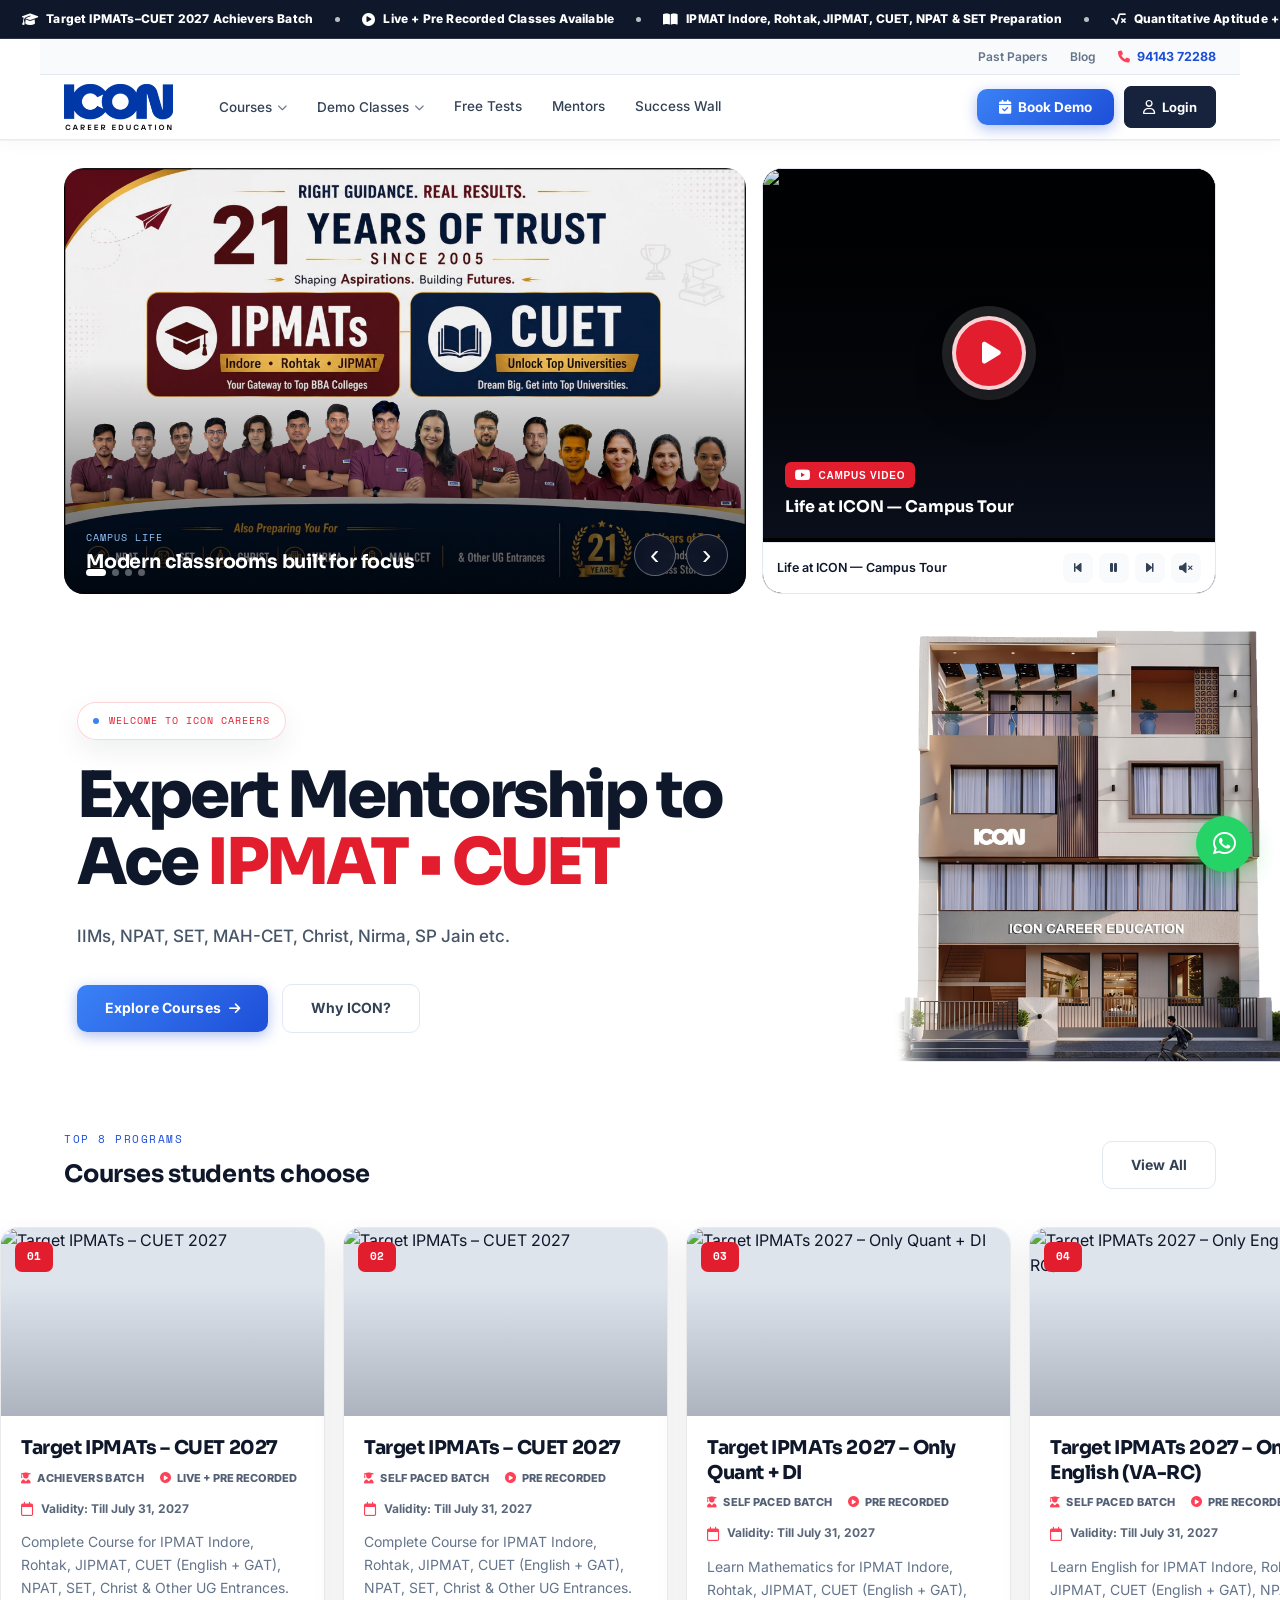
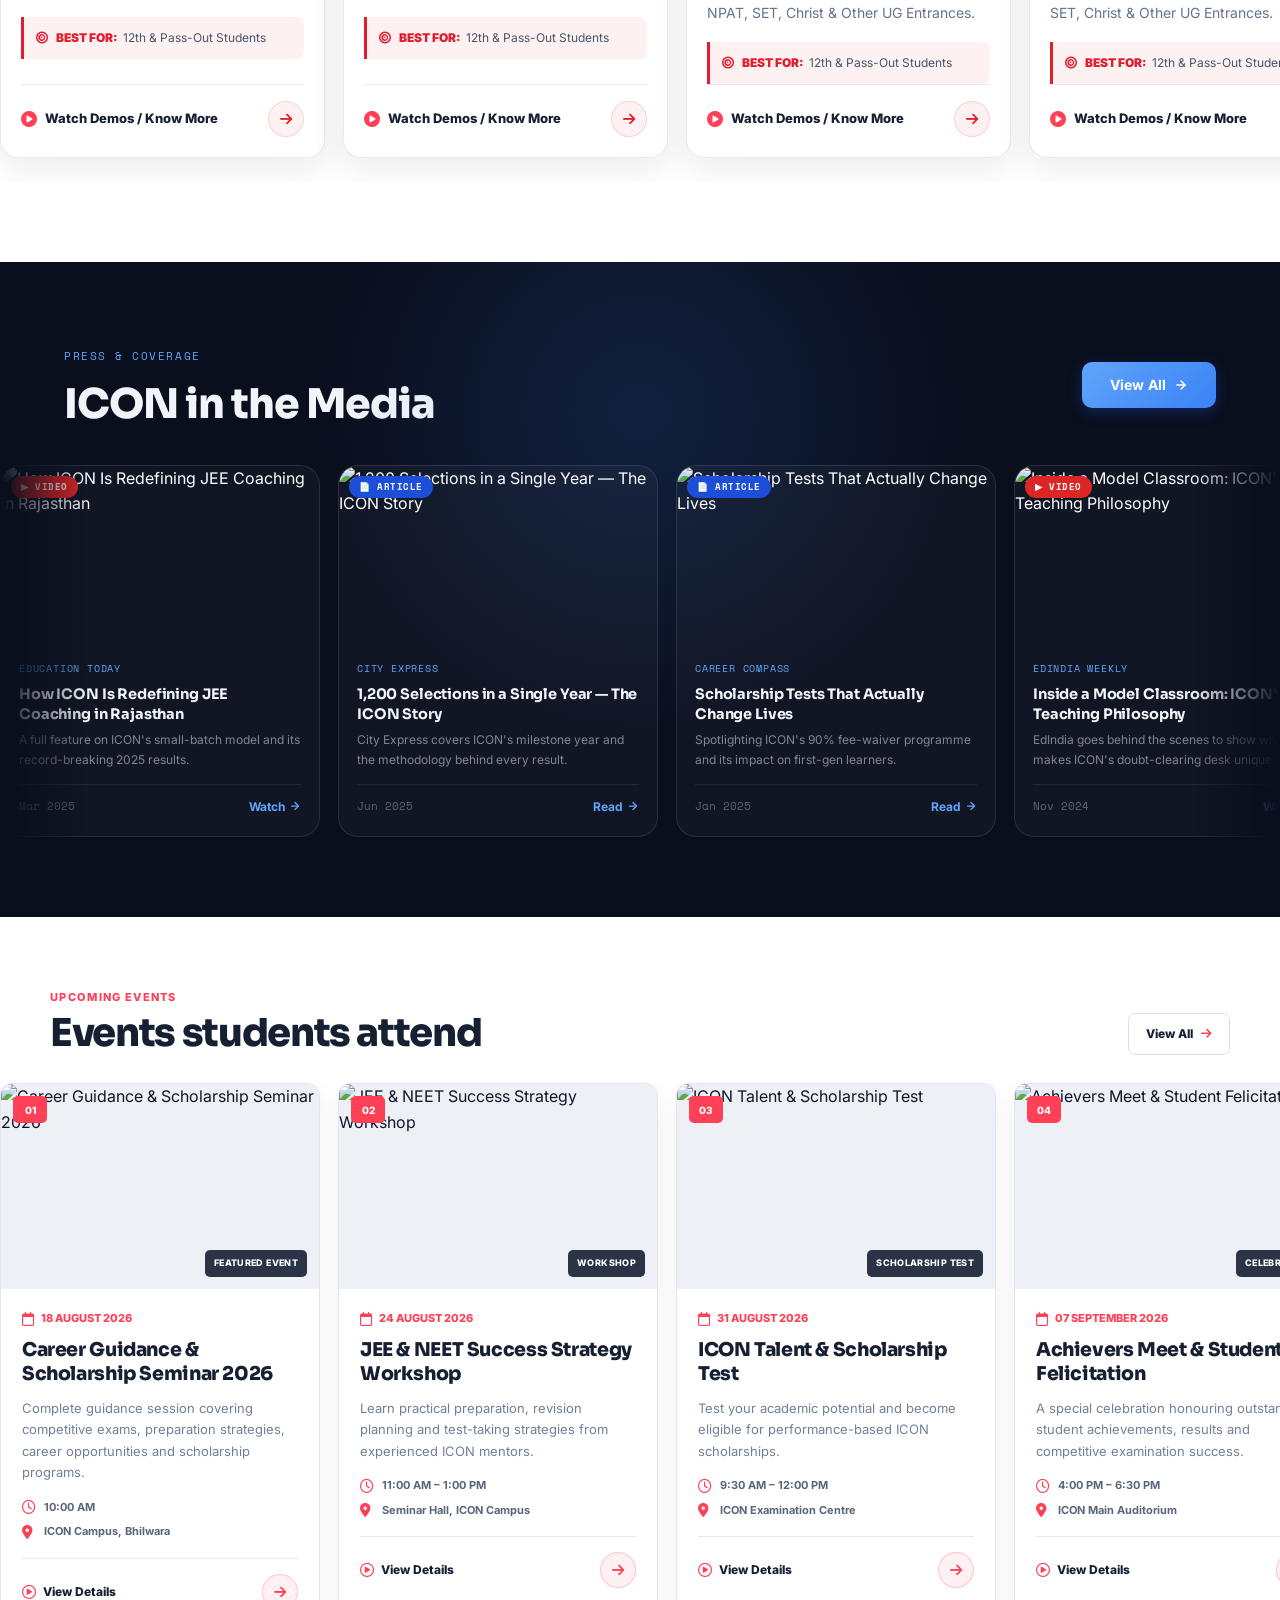
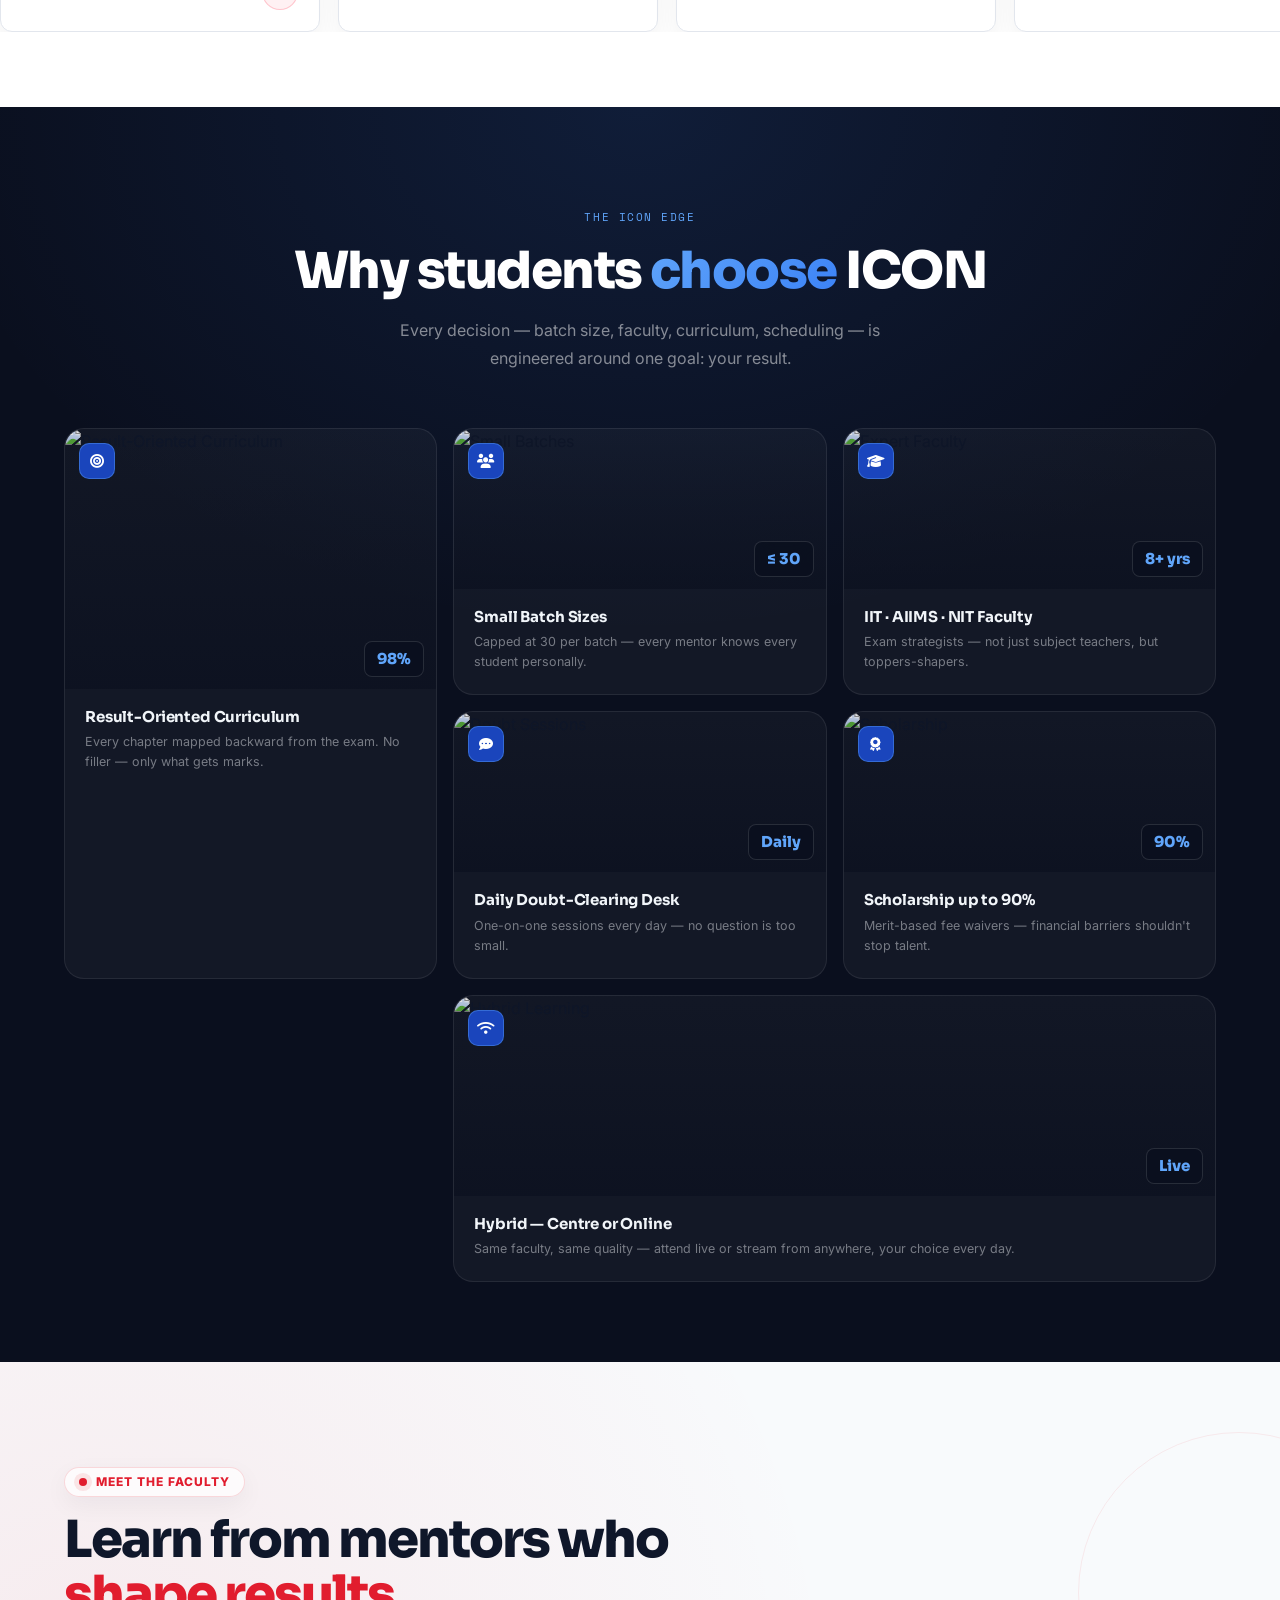
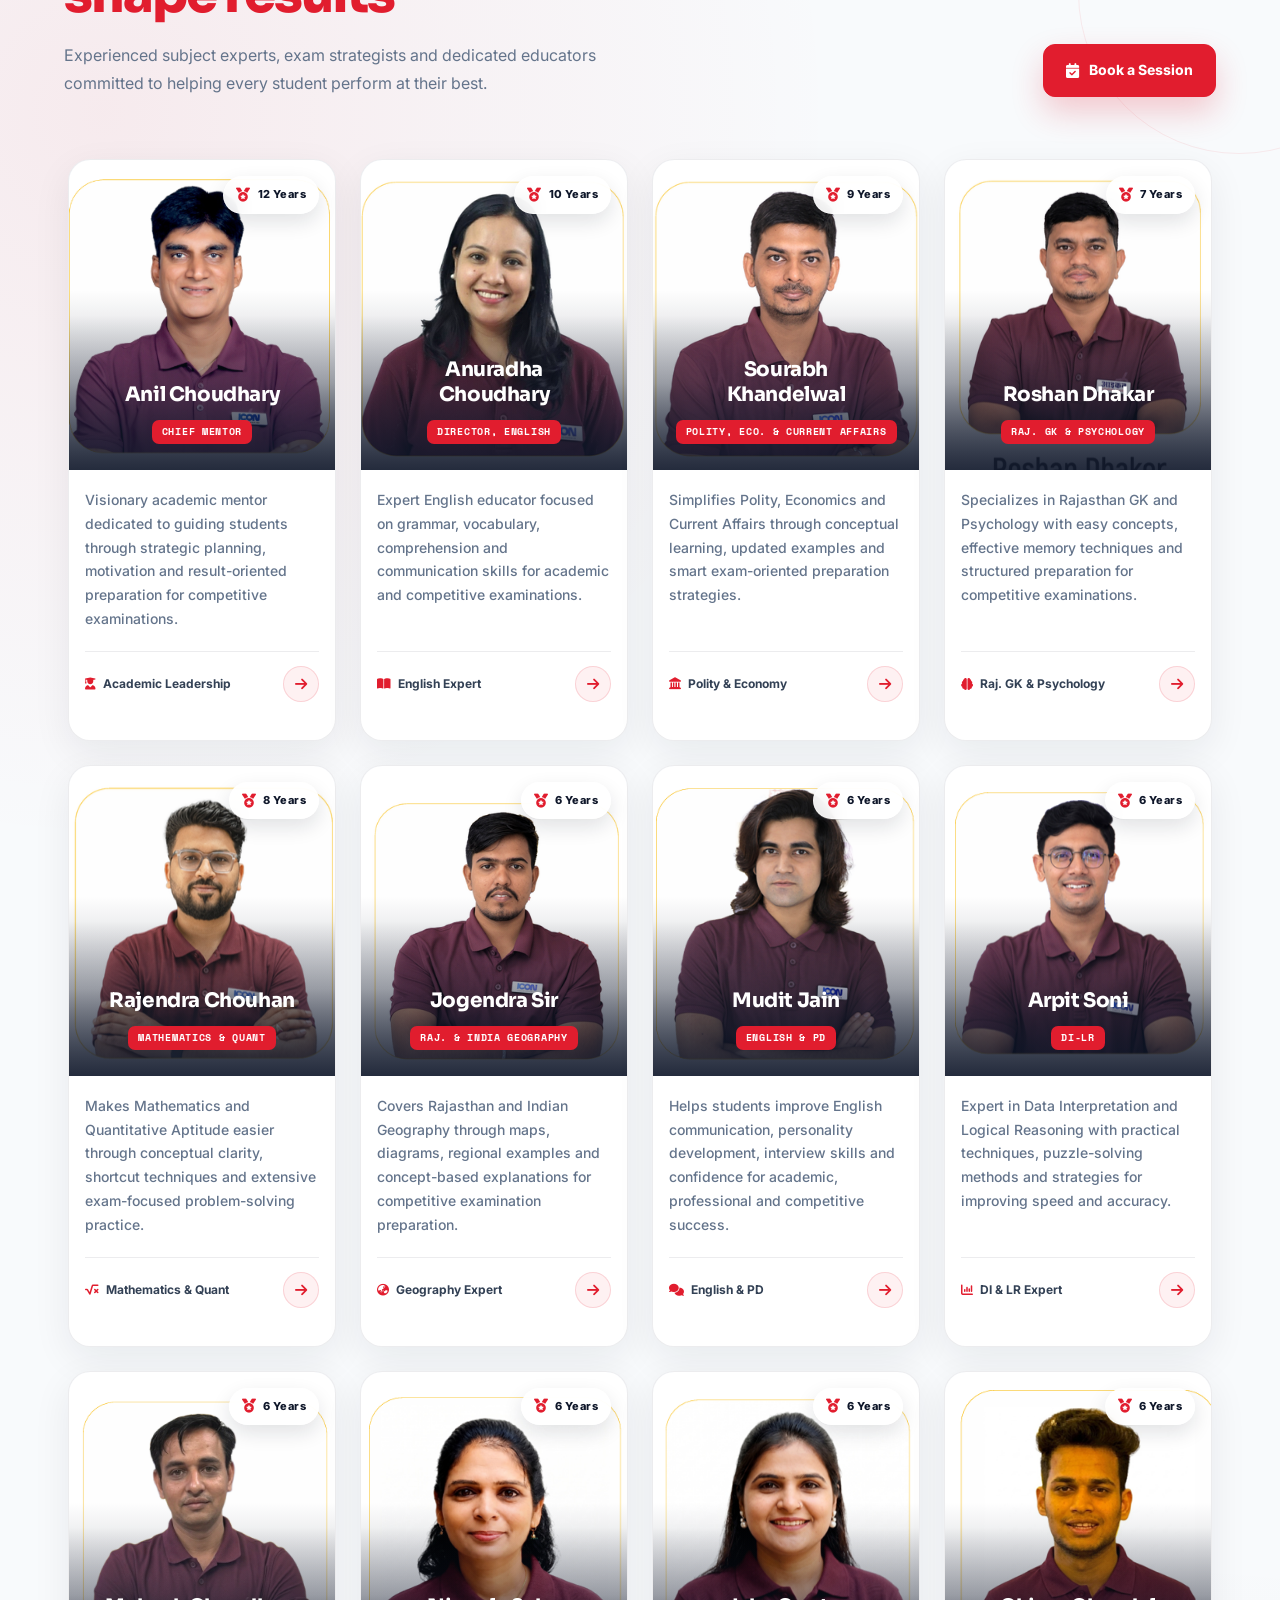
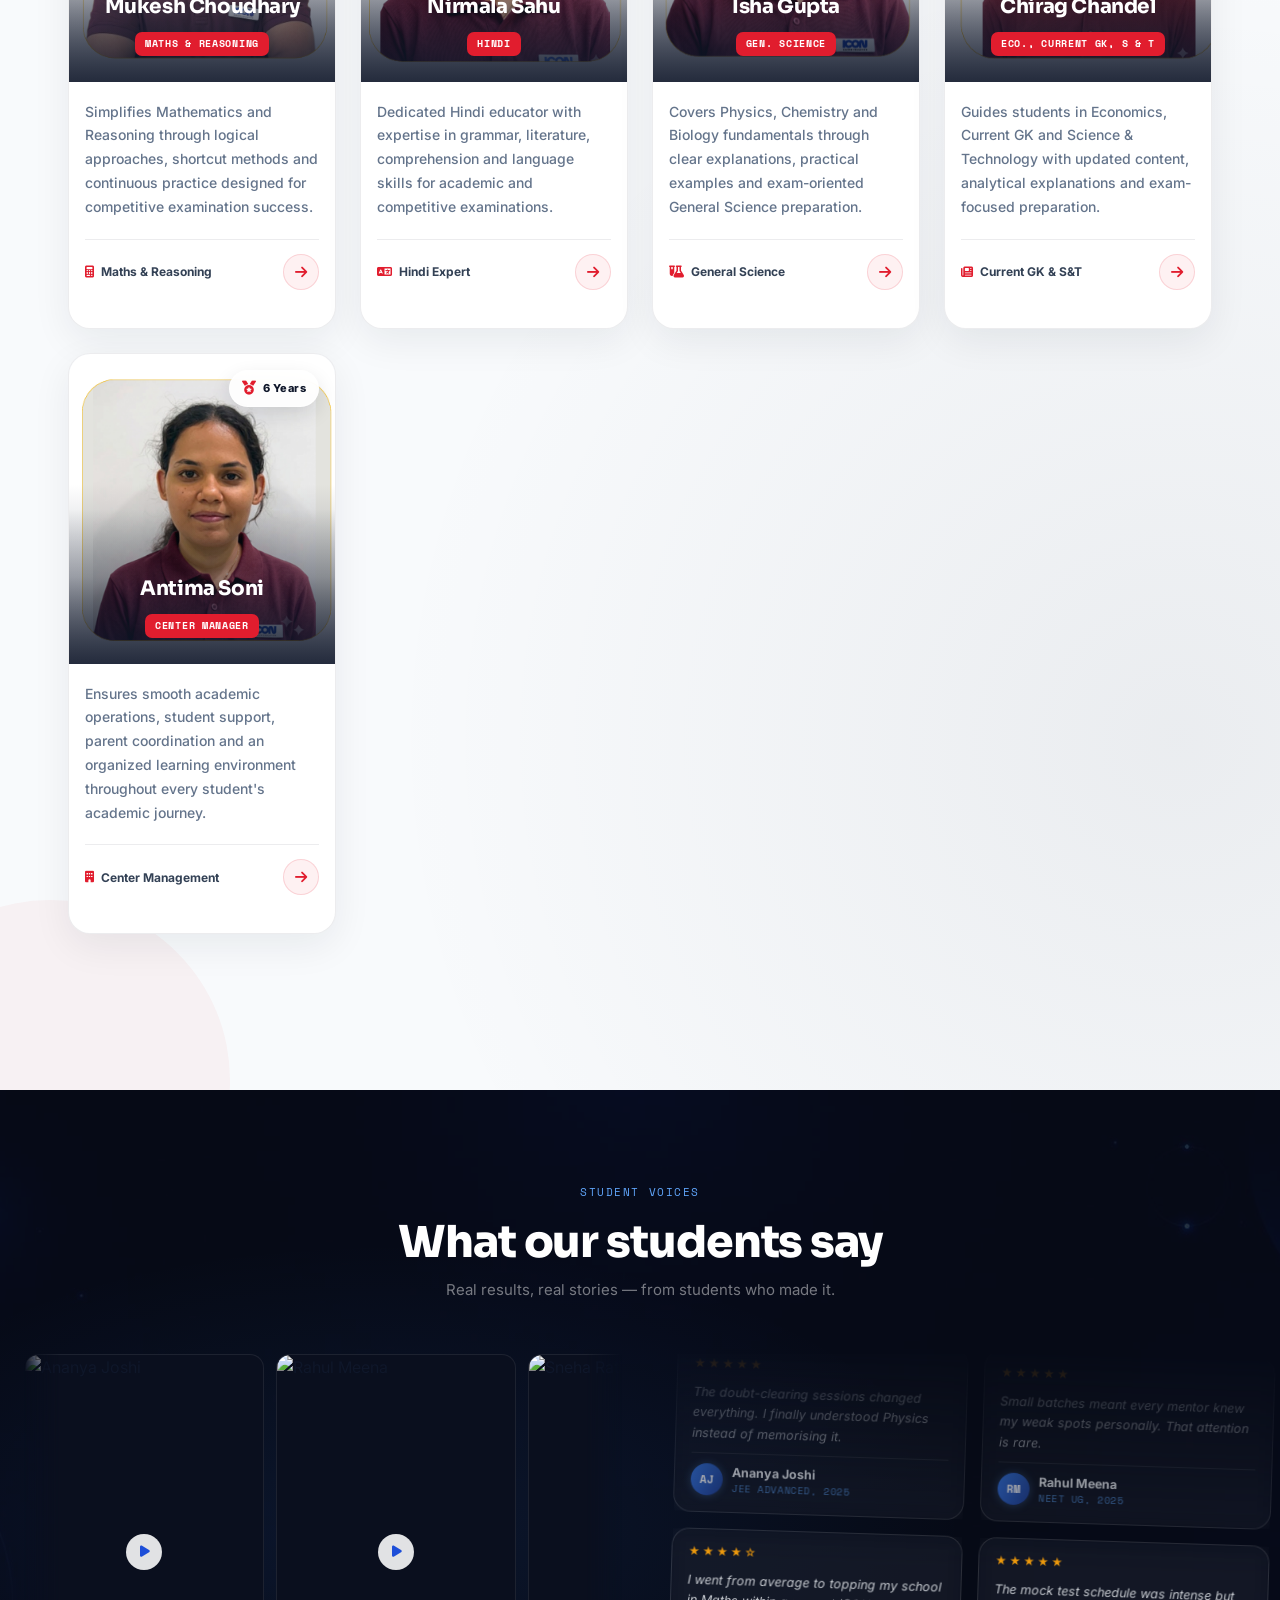
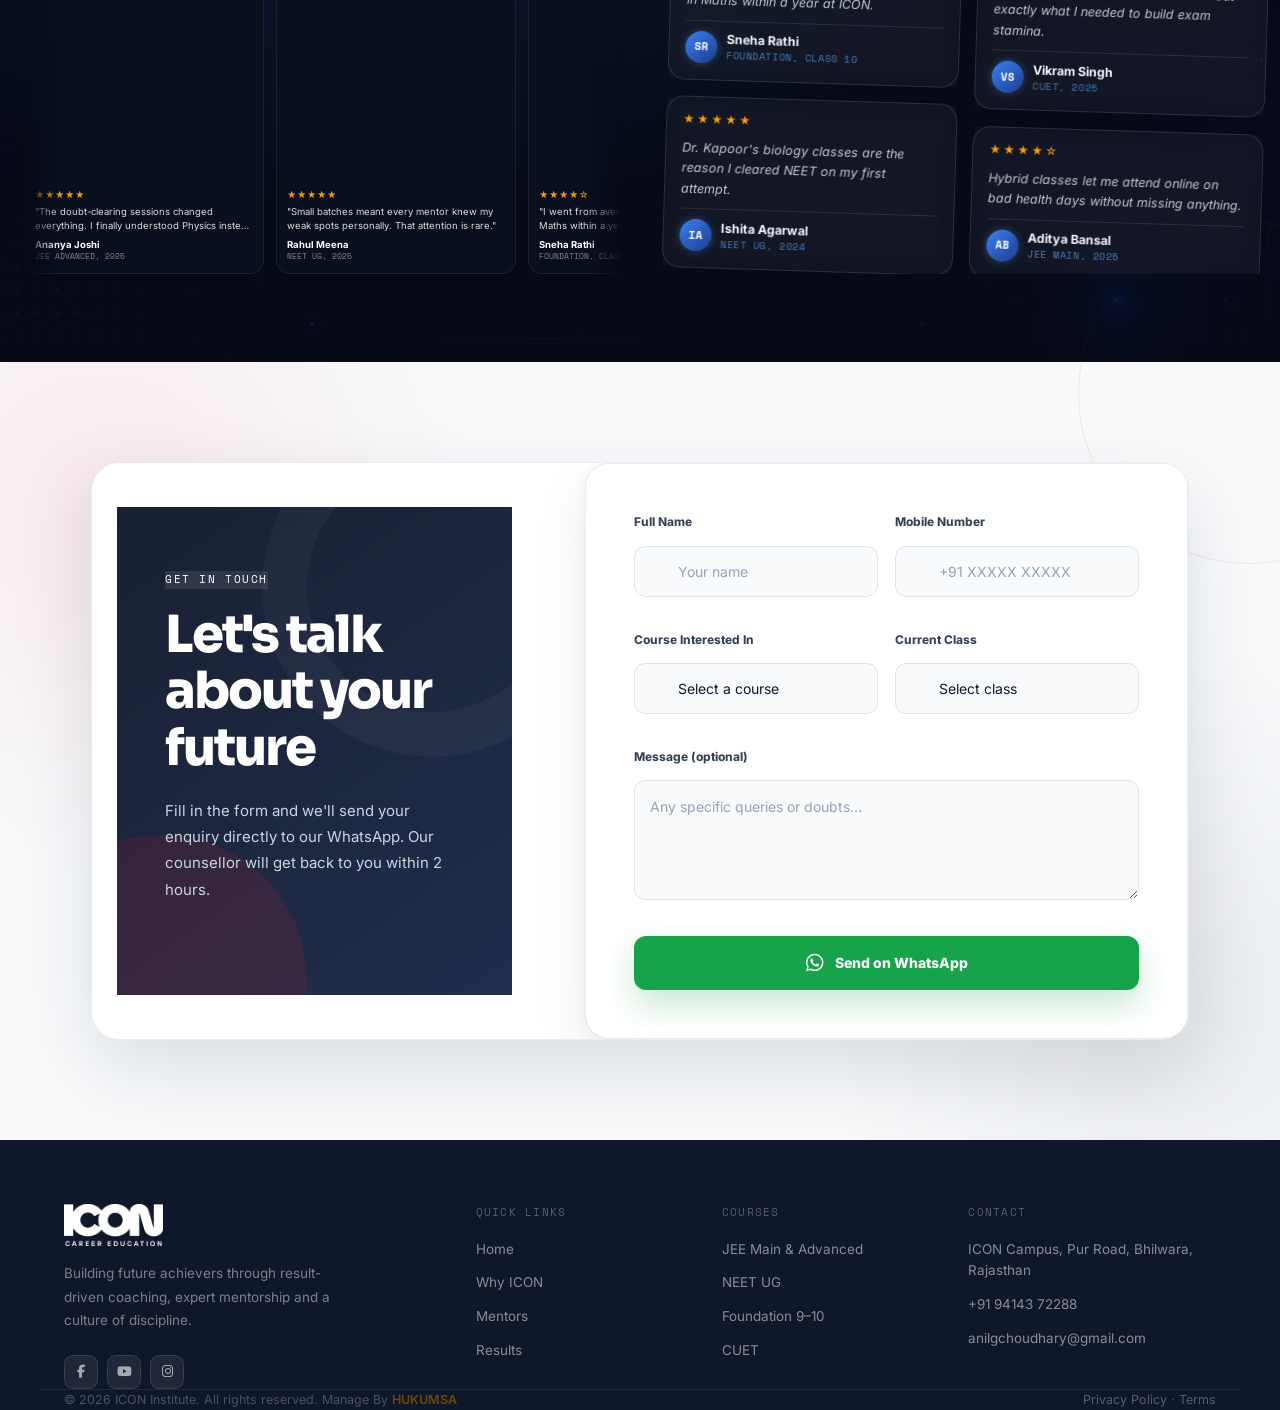
==== commit 5121abd6: "Website updated" ====
--- a/index.html
+++ b/index.html
@@ -219,10 +219,12 @@
     }
   }
 
+
   #intro-overlay,
   #intro-overlay * {
     box-sizing: border-box;
   }
+
 
   /* Purane CSS se aane wali blur/diagonal layer remove */
   #intro-overlay::before,
@@ -235,6 +237,7 @@
     display: none !important;
   }
 
+
   #cube-wrap,
   #cube {
     background: transparent !important;
@@ -246,12 +249,14 @@
     -webkit-backdrop-filter: none !important;
   }
 
+
   /* Cube ki width aur height kam ki */
   #cube-wrap {
     width: 240px !important;
     height: 240px !important;
     perspective: 900px !important;
   }
+
 
   #cube {
     width: 100%;
@@ -262,88 +267,102 @@
     animation: spinCube 8s linear 1 forwards;
   }
 
-.intro-cube-face {
-  position: absolute;
-  inset: 0;
-  width: 240px;
-  height: 240px;
-  display: flex;
-  align-items: center;
-  justify-content: center;
-
-  /* Image ke peeche ka background bahut kam */
-  background: rgba(15, 23, 42, 0.08) !important;
-  background-image: none !important;
-
-  /* Border bhi almost invisible */
-  border: 1px solid rgba(255, 255, 255, 0.035);
-
-  box-shadow: none !important;
-  filter: none !important;
-  backdrop-filter: none !important;
-  -webkit-filter: none !important;
-  -webkit-backdrop-filter: none !important;
-
-  backface-visibility: hidden;
-  -webkit-backface-visibility: hidden;
-}
-
-.intro-cube-face img {
-  display: block;
-  max-width: 76%;
-  max-height: 76%;
-  object-fit: contain;
-
-  /* Image clear rahegi */
-  opacity: 0.9;
-
-  box-shadow: none !important;
-  filter: none !important;
-  backdrop-filter: none !important;
-  -webkit-filter: none !important;
-  -webkit-backdrop-filter: none !important;
-
-  backface-visibility: hidden;
-  -webkit-backface-visibility: hidden;
-}
+
+  .intro-cube-face {
+    position: absolute;
+    inset: 0;
+    width: 240px;
+    height: 240px;
+    display: flex;
+    align-items: center;
+    justify-content: center;
+
+    /* SIRF YE BACKGROUND WHITE KIYA HAI */
+    background: #ffffff !important;
+    background-color: #ffffff !important;
+    background-image: none !important;
+
+    /* Border same rakha hai */
+    border: 1px solid rgba(255, 255, 255, 0.035);
+
+    box-shadow: none !important;
+    filter: none !important;
+    backdrop-filter: none !important;
+    -webkit-filter: none !important;
+    -webkit-backdrop-filter: none !important;
+
+    backface-visibility: hidden;
+    -webkit-backface-visibility: hidden;
+  }
+
+
+  .intro-cube-face img {
+    display: block;
+    max-width: 76%;
+    max-height: 76%;
+    object-fit: contain;
+
+    /* Image clear rahegi */
+    opacity: 0.9;
+
+    box-shadow: none !important;
+    filter: none !important;
+    backdrop-filter: none !important;
+    -webkit-filter: none !important;
+    -webkit-backdrop-filter: none !important;
+
+    backface-visibility: hidden;
+    -webkit-backface-visibility: hidden;
+  }
+
+
   /* Cube size 240px hai, isliye translateZ 120px */
   .intro-cube-front {
     transform: rotateY(0deg) translateZ(120px);
   }
 
+
   .intro-cube-back {
     transform: rotateY(180deg) translateZ(120px);
   }
 
+
   .intro-cube-left {
     transform: rotateY(-90deg) translateZ(120px);
   }
 
+
   .intro-cube-right {
     transform: rotateY(90deg) translateZ(120px);
   }
 
+
   .intro-cube-top {
     transform: rotateX(90deg) translateZ(120px);
   }
 
+
   .intro-cube-bottom {
     transform: rotateX(-90deg) translateZ(120px);
   }
+
 
   /* Rotation ke baad parda open */
   #intro-overlay.open-curtains #curt-left {
     transform: translateX(-100%);
   }
 
+
   #intro-overlay.open-curtains #curt-right {
     transform: translateX(100%);
   }
+
 
   #intro-overlay.open-curtains #cube-wrap {
     opacity: 0;
     transition: opacity 0.25s ease;
   }
+
 
   /* Mobile responsive cube */
   @media (max-width: 600px) {
@@ -353,34 +372,42 @@
       perspective: 750px !important;
     }
 
+
     .intro-cube-face {
       width: 190px;
       height: 190px;
     }
 
+
     .intro-cube-front {
       transform: rotateY(0deg) translateZ(95px);
     }
 
+
     .intro-cube-back {
       transform: rotateY(180deg) translateZ(95px);
     }
 
+
     .intro-cube-left {
       transform: rotateY(-90deg) translateZ(95px);
     }
 
+
     .intro-cube-right {
       transform: rotateY(90deg) translateZ(95px);
     }
 
+
     .intro-cube-top {
       transform: rotateX(90deg) translateZ(95px);
     }
 
+
     .intro-cube-bottom {
       transform: rotateX(-90deg) translateZ(95px);
     }
+
 
     .intro-cube-face img {
       max-width: 74%;
@@ -389,7 +416,6 @@
     }
   }
 </style>
-
 <!-- Intro Overlay -->
 <div
   id="intro-overlay"
